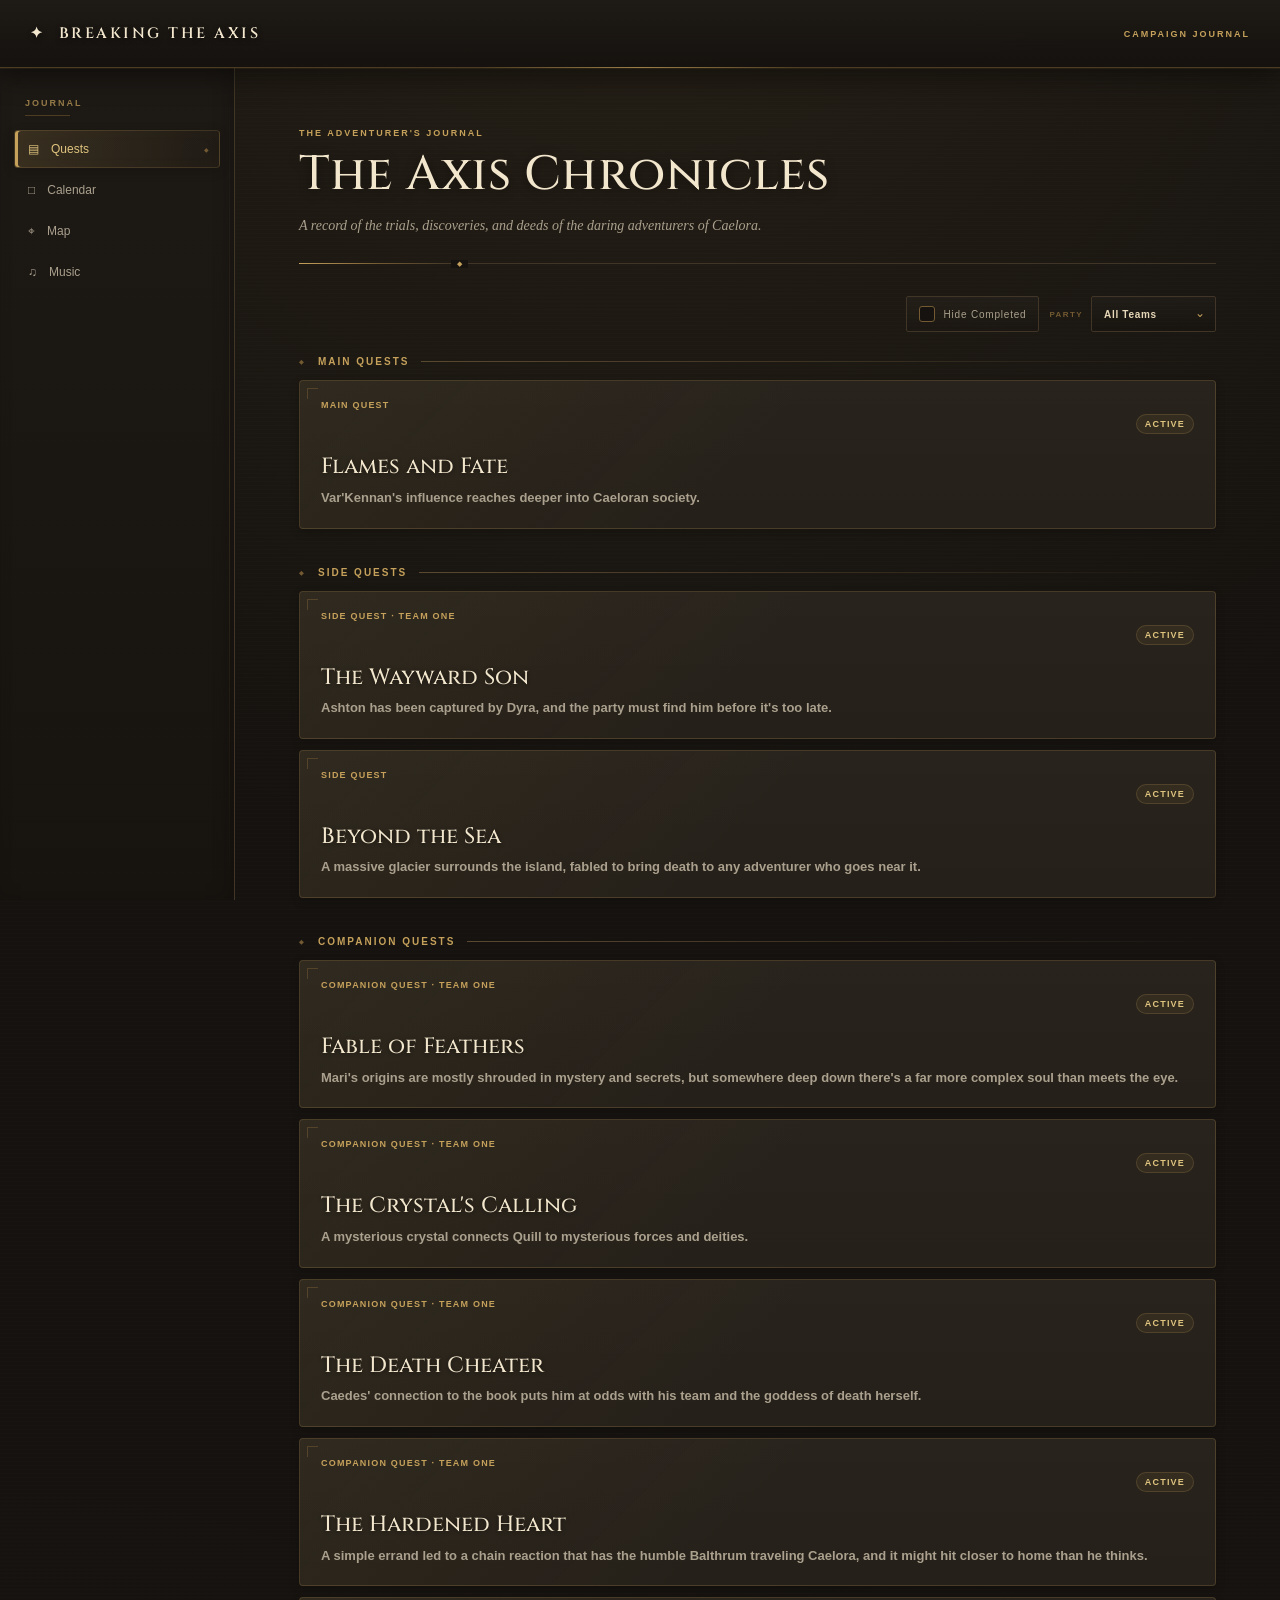
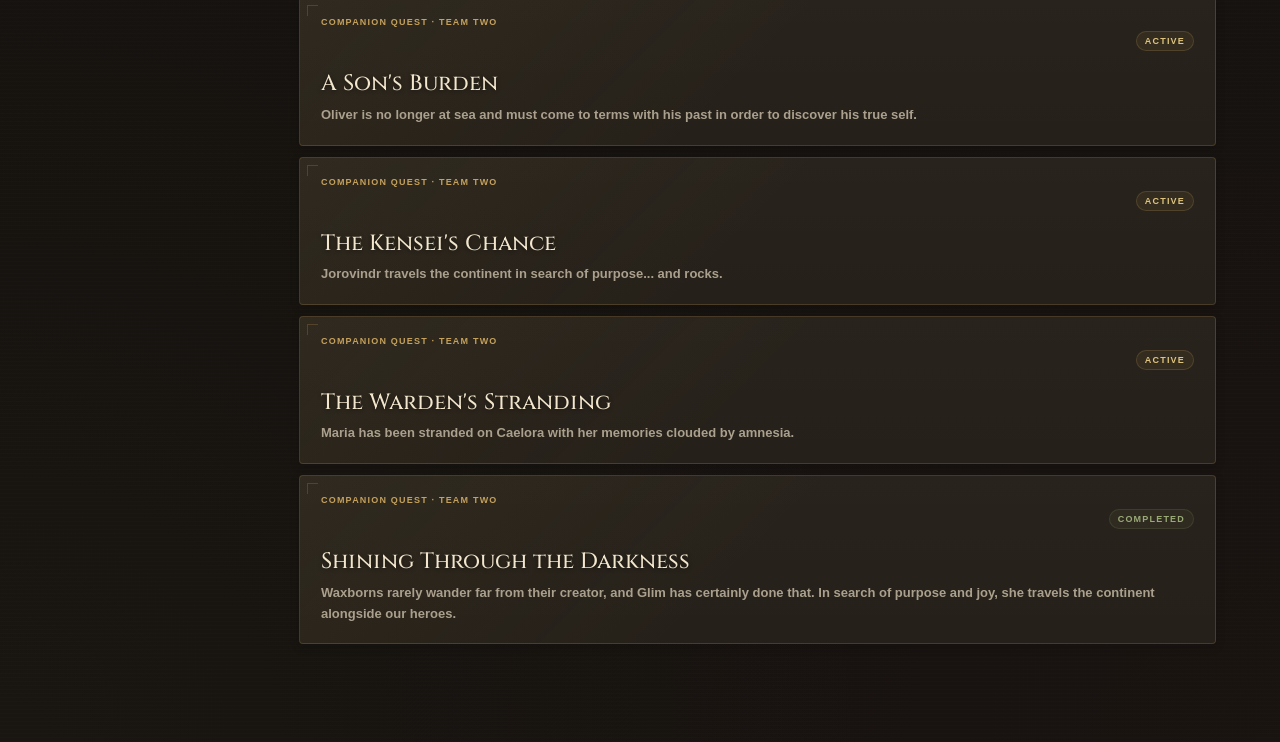
==== index.html @ 5b185412 "move manifest" ====
<!DOCTYPE html>
<html lang="en">

<head>
    <meta charset="UTF-8">
    <meta name="viewport" content="width=device-width, initial-scale=1.0">
    <meta name="theme-color" content="#211e1a">
    <meta name="mobile-web-app-capable" content="yes">

    <title>Breaking the Axis</title>

    <!-- Website favicon -->
    <link rel="icon" type="image/png" href="assets/images/favicon.png">

    <!-- Web app manifest -->
    <link rel="manifest" href="manifest.json">

    <!-- iPhone / iPad Home Screen settings -->
    <meta name="apple-mobile-web-app-capable" content="yes">
    <meta name="apple-mobile-web-app-title" content="Axis Chronicles">
    <meta name="apple-mobile-web-app-status-bar-style" content="black-translucent">

    <!-- Home Screen icon -->
    <link rel="apple-touch-icon" href="assets/images/app-icon-180.png">

    <!-- Stylesheet -->
    <link rel="stylesheet" href="css/style.css">
</head>

<body>
    <div class="app">
        <header class="topbar">
            <div class="brand">
                <span class="topbar-logo">✦</span>
                <span>BREAKING THE AXIS</span>
            </div>

            <span class="header-label">CAMPAIGN JOURNAL</span>
        </header>

        <div class="layout">
            <aside class="sidebar" aria-label="Campaign journal navigation">
                <div class="sidebar-heading">JOURNAL</div>

                <button class="nav-item active" data-page="quests">
                    <span>▤</span> Quests
                </button>

                <button class="nav-item" data-page="calendar">
                    <span>□</span> Calendar
                </button>

                <button class="nav-item" data-page="map">
                    <span>⌖</span> Map
                </button>

                <button type="button" class="nav-item" data-page="music">
                    <span>♫</span> Music
                </button>
            </aside>

            <main id="main-content" class="main-content">
                <div class="page-heading">
                    <div class="eyebrow">THE ADVENTURER'S JOURNAL</div>

                    <h1>The Axis Chronicles</h1>

                    <p>
                        A record of the trials, discoveries,
                        and deeds of the daring adventurers of
                        Caelora.
                    </p>
                </div>

                <div id="content">
                    <p class="loading">Fetching chronicles...</p>
                </div>
            </main>
        </div>
    </div>

    <script src="js/quests.js"></script>
    <script src="js/calendar.js"></script>
    <script src="js/map.js"></script>
    <script src="js/music.js"></script>
    <script src="js/app.js"></script>
</body>

</html>
---- css/style.css ----
@import url('https://fonts.googleapis.com/css2?family=Cinzel:wght@400;500;600;700&display=swap');

:root {
    /* -----------------------------------------------------
       CORE PALETTE
       ----------------------------------------------------- */

    --background: #15120f;
    --background-deep: #0d0b09;

    --sidebar: #1b1713;

    --panel: #252019;
    --panel-light: #30281f;
    --panel-hover: #3a3024;
    --panel-dark: #1b1713;

    /* Gold / brass */
    --gold: #c5a15b;
    --gold-light: #dfc47f;
    --gold-bright: #f0d99b;
    --gold-dark: #735a32;
    --gold-shadow: #4d3c22;
    --gold-muted: #967b49;

    /* Parchment */
    --parchment: #e7d8b9;
    --parchment-bright: #f2e6cd;

    /* Text */
    --muted: #aaa08d;
    --muted-dark: #766d5e;

    /* Accent */
    --burgundy: #672b2b;
    --burgundy-light: #8c4140;

    --success: #9aaa76;
    --failure: #bd6e68;

    /* Borders */
    --border: #403526;
    --border-light: #5a4930;

    /* Shadows */
    --shadow-small:
        0 4px 12px rgba(0, 0, 0, 0.32);

    --shadow-medium:
        0 12px 32px rgba(0, 0, 0, 0.42);

    --shadow-large:
        0 25px 70px rgba(0, 0, 0, 0.7);

    --gold-glow:
        0 0 28px rgba(197, 161, 91, 0.08);

    /* Sharper fantasy UI geometry */
    --radius-small: 2px;
    --radius-medium: 4px;
    --radius-large: 7px;
}


/* =========================================================
   RESET
   ========================================================= */

* {
    box-sizing: border-box;
}

html {
    min-height: 100%;

    scroll-behavior: smooth;

    scrollbar-width: thin;
    scrollbar-color:
        var(--gold-dark) var(--background-deep);
}

body {
    min-height: 100vh;

    margin: 0;

    color: var(--parchment);

    background:
        radial-gradient(circle at 50% -10%,
            rgba(197, 161, 91, 0.10),
            transparent 42%),
        radial-gradient(circle at 0% 100%,
            rgba(197, 161, 91, 0.025),
            transparent 35%),
        radial-gradient(circle at 100% 100%,
            rgba(103, 43, 43, 0.06),
            transparent 35%),
        repeating-linear-gradient(0deg,
            rgba(255, 255, 255, 0.007) 0px,
            rgba(255, 255, 255, 0.007) 1px,
            transparent 1px,
            transparent 4px),
        var(--background);

    font-family:
        Georgia,
        "Times New Roman",
        serif;

    -webkit-font-smoothing: antialiased;
}

button {
    font: inherit;
}

button,
a {
    -webkit-tap-highlight-color: transparent;
}

button:focus-visible,
a:focus-visible {
    outline: 2px solid var(--gold-light);
    outline-offset: 3px;
}

::selection {
    color: #1a1712;
    background: var(--gold-light);
}


/* =========================================================
   APP
   ========================================================= */

.app {
    min-height: 100vh;
}


/* =========================================================
   TOP BAR
   ========================================================= */

.topbar {
    position: sticky;
    top: 0;
    z-index: 100;

    display: flex;
    align-items: center;
    justify-content: space-between;

    height: 68px;

    padding: 0 30px;

    background:
        linear-gradient(180deg,
            rgba(31, 27, 22, 0.98),
            rgba(21, 18, 15, 0.97));

    border-bottom: 1px solid var(--gold-shadow);

    box-shadow:
        0 1px 0 rgba(197, 161, 91, 0.08),
        0 8px 28px rgba(0, 0, 0, 0.42);

    backdrop-filter: blur(14px);
    -webkit-backdrop-filter: blur(14px);
}

.topbar::after {
    content: "";

    position: absolute;

    bottom: -1px;
    left: 50%;

    width: min(320px, 35%);

    height: 1px;

    transform: translateX(-50%);

    background:
        linear-gradient(90deg,
            transparent,
            var(--gold),
            transparent);

    opacity: 0.65;
}

.brand {
    display: flex;
    align-items: center;

    gap: 13px;

    color: var(--parchment-bright);

    font-family: "Cinzel", Georgia, "Times New Roman", serif;

    font-size: 15px;
    font-weight: 600;

    letter-spacing: 2.5px;

    text-shadow:
        0 2px 5px rgba(0, 0, 0, 0.6);
}

.brand-icon {
    position: relative;

    display: flex;
    align-items: center;
    justify-content: center;

    width: 34px;
    height: 34px;

    color: var(--gold-light);

    background:
        radial-gradient(circle,
            rgba(197, 161, 91, 0.18),
            rgba(197, 161, 91, 0.015));

    border: 1px solid var(--gold-dark);

    border-radius: 50%;

    box-shadow:
        inset 0 0 14px rgba(197, 161, 91, 0.08),
        0 0 12px rgba(197, 161, 91, 0.04);
}

.brand-icon::before {
    content: "";

    position: absolute;
    inset: 3px;

    border: 1px solid rgba(197, 161, 91, 0.2);

    border-radius: 50%;
}

.header-label,
.eyebrow,
.sidebar-heading {
    color: var(--gold);

    font-family: Arial, sans-serif;
    font-size: 9px;
    font-weight: bold;

    letter-spacing: 2px;

    text-transform: uppercase;
}


/* =========================================================
   MAIN LAYOUT
   ========================================================= */

.layout {
    display: grid;

    grid-template-columns:
        235px minmax(0, 1fr);

    min-height: calc(100vh - 68px);
}


/* =========================================================
   SIDEBAR
   ========================================================= */

.sidebar {
    position: sticky;
    top: 68px;

    height: calc(100vh - 68px);

    overflow-y: auto;

    padding: 30px 14px;

    background:
        linear-gradient(180deg,
            #1d1915 0%,
            #17130f 100%);

    border-right: 1px solid var(--border);

    box-shadow:
        inset -5px 0 18px rgba(0, 0, 0, 0.16);

    scrollbar-width: thin;
    scrollbar-color:
        var(--gold-dark) transparent;
}

.sidebar::after {
    content: "";

    position: absolute;

    top: 20px;
    right: 4px;
    bottom: 20px;

    width: 1px;

    background:
        linear-gradient(180deg,
            transparent,
            var(--gold-dark),
            transparent);

    opacity: 0.28;

    pointer-events: none;
}

.sidebar-heading {
    position: relative;

    margin: 0 11px 14px;

    color: var(--gold-muted);
}

.sidebar-heading::after {
    content: "";

    display: block;

    width: 45px;

    margin-top: 7px;

    border-bottom: 1px solid var(--gold-shadow);
}

.party-heading {
    margin-top: 32px;
}


/* =========================================================
   NAVIGATION
   ========================================================= */

.nav-item {
    position: relative;

    display: flex;
    align-items: center;

    gap: 12px;

    width: 100%;

    margin: 3px 0;

    padding: 11px 13px;

    color: var(--muted);

    background: transparent;

    border: 1px solid transparent;
    border-radius: var(--radius-medium);

    cursor: pointer;

    font-family: Arial, sans-serif;
    font-size: 12px;

    text-align: left;

    transition:
        color 0.18s ease,
        background 0.18s ease,
        border-color 0.18s ease,
        box-shadow 0.18s ease;
}

.nav-item:hover {
    color: var(--parchment);

    background:
        linear-gradient(90deg,
            rgba(197, 161, 91, 0.10),
            transparent);

    border-color:
        rgba(197, 161, 91, 0.10);
}

.nav-item:active {
    transform: scale(0.99);
}

.nav-item.active {
    color: var(--gold-light);

    background:
        linear-gradient(90deg,
            rgba(197, 161, 91, 0.17),
            rgba(197, 161, 91, 0.025));

    border-color:
        rgba(197, 161, 91, 0.18);

    box-shadow:
        inset 3px 0 var(--gold),
        inset 0 0 18px rgba(197, 161, 91, 0.025),
        0 3px 12px rgba(0, 0, 0, 0.15);
}

.nav-item.active::after {
    content: "◆";

    position: absolute;

    right: 10px;

    color: var(--gold-dark);

    font-size: 6px;
}


/* =========================================================
   QUEST SUBNAVIGATION
   ========================================================= */

.quest-subnav {
    margin: 0 0 10px 15px;

    padding-left: 12px;

    border-left: 1px solid var(--border);
}

.quest-subnav-item {
    position: relative;

    padding: 8px 12px;

    color: var(--muted);

    font-size: 11px;

    transition:
        color 0.18s ease,
        background 0.18s ease;
}

.quest-subnav-item:hover {
    color: var(--parchment);
}

.quest-subnav-item.active {
    color: var(--gold-light);

    background:
        linear-gradient(90deg,
            rgba(197, 161, 91, 0.07),
            transparent);
}

.quest-subnav-item.active::before {
    content: "◆";

    position: absolute;

    left: -17px;

    color: var(--gold);

    font-size: 5px;
}


/* =========================================================
   MAIN CONTENT
   ========================================================= */

.main-content {
    width: 100%;

    max-width: 1200px;

    margin: 0 auto;

    padding:
        clamp(28px, 5vw, 60px) clamp(18px, 5vw, 64px);
}


/* =========================================================
   PAGE HEADER
   ========================================================= */

.page-heading {
    position: relative;

    padding-bottom: 25px;

    margin-bottom: 32px;

    border-bottom: 1px solid var(--border);
}

.page-heading::after {
    content: "";

    position: absolute;

    bottom: -1px;
    left: 0;

    width: 160px;

    height: 1px;

    background:
        linear-gradient(90deg,
            var(--gold),
            var(--gold-dark),
            transparent);
}

.page-heading::before {
    content: "◆";

    position: absolute;

    bottom: -5px;
    left: 152px;

    z-index: 2;

    padding: 0 6px;

    color: var(--gold);

    background: var(--background);

    font-size: 7px;
}

h1,
h2,
h3 {
    font-family: "Cinzel", Georgia, "Times New Roman", serif;
    font-weight: 500;
}

h1 {
    margin: 10px 0 12px;

    color: var(--parchment-bright);

    font-size:
        clamp(32px, 5vw, 48px);

    line-height: 1.12;

    letter-spacing: 0.5px;

    text-shadow:
        0 2px 12px rgba(0, 0, 0, 0.45),
        0 0 22px rgba(197, 161, 91, 0.05);
}

.page-heading p {
    max-width: 720px;

    margin: 0;

    color: var(--muted);

    font-size: 14px;

    font-style: italic;

    line-height: 1.75;
}

.loading {
    color: var(--muted);

    font-style: italic;
}


/* =========================================================
   ORNAMENTAL PANELS
   ========================================================= */

.quest-detail,
.calendar,
.placeholder,
.session-preview-card {
    position: relative;

    overflow: hidden;

    border: 1px solid var(--gold-dark);

    box-shadow:
        inset 0 0 0 1px rgba(197, 161, 91, 0.045),
        inset 0 0 35px rgba(0, 0, 0, 0.14),
        var(--shadow-medium);
}

.quest-detail::before,
.calendar::before,
.placeholder::before,
.session-preview-card::before {
    content: "";

    position: absolute;

    inset: 7px;

    z-index: 0;

    pointer-events: none;

    border: 1px solid rgba(197, 161, 91, 0.11);

    border-radius: calc(var(--radius-large) - 2px);
}


/* =========================================================
   QUEST CATEGORIES
   ========================================================= */

.quest-category {
    margin-bottom: 38px;
}

.quest-category-heading {
    display: flex;
    align-items: center;

    gap: 12px;

    margin: 0 0 13px;

    color: var(--gold);

    font-family: Arial, sans-serif;
    font-size: 10px;
    font-weight: bold;

    letter-spacing: 2px;

    text-transform: uppercase;
}

.quest-category-heading::before {
    content: "◆";

    color: var(--gold-dark);

    font-size: 6px;
}

.quest-category-heading::after {
    content: "";

    flex: 1;

    height: 1px;

    background:
        linear-gradient(90deg,
            var(--border-light),
            transparent);
}


/* =========================================================
   QUEST LIST
   ========================================================= */

.quest-list {
    display: grid;

    gap: 11px;
}


/* =========================================================
   QUEST CARD
   ========================================================= */

.quest-card {
    position: relative;

    width: 100%;

    padding: 19px 21px;

    overflow: hidden;

    color: var(--parchment);

    text-align: left;

    background:
        linear-gradient(135deg,
            rgba(197, 161, 91, 0.055),
            transparent 50%),
        linear-gradient(180deg,
            rgba(255, 255, 255, 0.012),
            transparent),
        var(--panel);

    border: 1px solid rgba(197, 161, 91, 0.20);

    border-radius: var(--radius-medium);

    box-shadow:
        0 3px 10px rgba(0, 0, 0, 0.18);

    cursor: pointer;

    transition:
        background 0.2s ease,
        border-color 0.2s ease,
        box-shadow 0.2s ease;
}

.quest-card::before {
    content: "";

    position: absolute;

    inset: 0;

    pointer-events: none;

    background:
        linear-gradient(90deg,
            rgba(197, 161, 91, 0.10),
            transparent 25%);

    opacity: 0;

    transition: opacity 0.2s ease;
}

.quest-card::after {
    content: "";

    position: absolute;

    top: 7px;
    left: 7px;

    width: 10px;
    height: 10px;

    border-top: 1px solid var(--gold-dark);
    border-left: 1px solid var(--gold-dark);

    opacity: 0.55;
}

.quest-card:hover {
    background:
        linear-gradient(90deg,
            rgba(197, 161, 91, 0.14),
            rgba(197, 161, 91, 0.025) 55%,
            transparent),
        var(--panel-light);

    border-color: var(--gold);

    box-shadow:
        inset 3px 0 var(--gold),
        var(--shadow-small),
        var(--gold-glow);
}

.quest-card:hover::before {
    opacity: 1;
}

.quest-card:active {
    box-shadow:
        inset 3px 0 var(--gold-dark),
        0 2px 8px rgba(0, 0, 0, 0.25);
}

.quest-card-top {
    display: flex;
    align-items: center;
    justify-content: space-between;

    gap: 14px;
}

.quest-card h2 {
    margin: 5px 0 7px;

    color: var(--parchment-bright);

    font-size: 22px;

    line-height: 1.25;

    text-shadow:
        0 1px 4px rgba(0, 0, 0, 0.45);
}

.quest-card p {
    margin: 0;

    color: var(--muted);

    font-size: 13px;

    line-height: 1.6;
}

.quest-category,
.quest-status {
    font-family: Arial, sans-serif;
    font-size: 9px;
    font-weight: bold;

    letter-spacing: 1.2px;

    text-transform: uppercase;
}

.quest-category {
    color: var(--gold);
}

.quest-status {
    flex-shrink: 0;

    padding: 4px 8px;

    color: var(--muted);

    background: rgba(255, 255, 255, 0.025);

    border: 1px solid rgba(255, 255, 255, 0.07);

    border-radius: 20px;
}

.quest-status.active {
    color: var(--gold-light);

    background: rgba(197, 161, 91, 0.08);

    border-color: rgba(197, 161, 91, 0.20);
}

.quest-status.completed {
    color: var(--success);

    background: rgba(154, 170, 118, 0.07);

    border-color: rgba(154, 170, 118, 0.15);
}

.quest-status.failed {
    color: var(--failure);

    background: rgba(189, 110, 104, 0.07);

    border-color: rgba(189, 110, 104, 0.15);
}


/* =========================================================
   QUEST CONTROLS
   ========================================================= */

.quest-controls {
    display: flex;
    align-items: center;
    justify-content: flex-end;
    gap: 10px;

    margin-bottom: 24px;
}


/* ---------------------------------------------------------
   HIDE COMPLETED
   --------------------------------------------------------- */

.quest-toggle {
    display: inline-flex;
    align-items: center;
    gap: 9px;

    min-height: 36px;

    padding: 0 12px;

    color: var(--muted);

    background:
        linear-gradient(180deg,
            rgba(255, 255, 255, 0.025),
            rgba(0, 0, 0, 0.08));

    border: 1px solid var(--border);
    border-radius: var(--radius-small);

    font-family: Arial, sans-serif;
    font-size: 10px;
    letter-spacing: 0.8px;

    cursor: pointer;

    transition:
        color 0.18s ease,
        background 0.18s ease,
        border-color 0.18s ease,
        box-shadow 0.18s ease;
}

.quest-toggle:hover {
    color: var(--parchment);

    background:
        linear-gradient(180deg,
            rgba(197, 161, 91, 0.07),
            rgba(197, 161, 91, 0.025));

    border-color: var(--gold-dark);
}

.quest-toggle input {
    position: absolute;

    width: 1px;
    height: 1px;

    opacity: 0;
    pointer-events: none;
}

.quest-toggle-box {
    display: inline-flex;
    align-items: center;
    justify-content: center;

    width: 16px;
    height: 16px;

    color: transparent;

    background: var(--background);

    border: 1px solid var(--gold-dark);
    border-radius: 3px;

    font-family: Arial, sans-serif;
    font-size: 10px;
    font-weight: bold;

    transition:
        background 0.18s ease,
        color 0.18s ease,
        border-color 0.18s ease;
}

.quest-toggle input:checked + .quest-toggle-box {
    color: #1a1712;

    background: var(--gold);

    border-color: var(--gold-light);

    box-shadow:
        0 0 10px rgba(197, 161, 91, 0.15);
}


/* ---------------------------------------------------------
   TEAM FILTER
   --------------------------------------------------------- */

.team-filter {
    display: flex;
    align-items: center;
    gap: 8px;
}

.team-filter-label {
    color: var(--gold-dark);

    font-family: Arial, sans-serif;
    font-size: 8px;
    font-weight: bold;

    letter-spacing: 1.4px;
}

.team-filter-select-wrapper {
    position: relative;
}

.team-filter-select-wrapper::after {
    content: "⌄";

    position: absolute;
    top: 50%;
    right: 11px;

    color: var(--gold);

    font-family: Arial, sans-serif;
    font-size: 12px;

    pointer-events: none;

    transform: translateY(-55%);
}

.team-filter-select {
    appearance: none;
    -webkit-appearance: none;

    min-width: 125px;
    height: 36px;

    padding: 0 31px 0 12px;

    color: var(--parchment);

    background:
        linear-gradient(180deg,
            rgba(255, 255, 255, 0.025),
            rgba(0, 0, 0, 0.10));

    border: 1px solid var(--border);
    border-radius: var(--radius-small);

    outline: none;

    font-family: Arial, sans-serif;
    font-size: 10px;
    font-weight: bold;

    letter-spacing: 0.7px;

    cursor: pointer;

    transition:
        color 0.18s ease,
        background 0.18s ease,
        border-color 0.18s ease,
        box-shadow 0.18s ease;
}

.team-filter-select:hover {
    color: var(--gold-light);

    background:
        linear-gradient(180deg,
            rgba(197, 161, 91, 0.07),
            rgba(197, 161, 91, 0.025));

    border-color: var(--gold-dark);
}

.team-filter-select:focus {
    border-color: var(--gold);

    box-shadow:
        0 0 0 2px rgba(197, 161, 91, 0.08);
}

.team-filter-select option {
    color: var(--parchment);

    background: var(--panel);

    font-family: Arial, sans-serif;
}


/* =========================================================
   QUEST DETAIL
   ========================================================= */

.quest-detail {
    margin-top: 20px;

    padding:
        clamp(22px, 4vw, 34px);

    background:
        linear-gradient(135deg,
            rgba(197, 161, 91, 0.065),
            transparent 45%),
        var(--panel);
}

.quest-detail::after {
    content: "◆";

    position: absolute;

    right: 16px;
    bottom: 12px;

    color: var(--gold-dark);

    font-size: 8px;

    pointer-events: none;
}

.quest-detail h2 {
    position: relative;
    z-index: 1;

    margin: 9px 0 8px;

    color: var(--parchment-bright);

    font-size:
        clamp(27px, 4vw, 36px);

    line-height: 1.2;

    text-shadow:
        0 2px 8px rgba(0, 0, 0, 0.45);
}

.quest-detail-team {
    position: relative;
    z-index: 1;

    color: var(--gold-muted);

    font-family: Arial, sans-serif;
    font-size: 9px;
    font-weight: bold;

    letter-spacing: 1.4px;

    text-transform: uppercase;
}

.quest-description {
    position: relative;
    z-index: 1;

    max-width: 820px;

    margin: 0 0 28px;

    color: var(--muted);

    font-size: 14px;

    line-height: 1.8;
}

.quest-detail h3 {
    position: relative;
    z-index: 1;

    display: flex;
    align-items: center;

    gap: 11px;

    margin: 30px 0 13px;

    padding-bottom: 10px;

    color: var(--gold-light);

    font-size: 17px;

    border-bottom: 1px solid var(--border);
}

.quest-detail h3::before {
    content: "◆";

    color: var(--gold-dark);

    font-size: 6px;
}

.quest-detail h3::after {
    content: "";

    flex: 1;

    height: 1px;

    background:
        linear-gradient(90deg,
            var(--gold-shadow),
            transparent);
}


/* =========================================================
   OBJECTIVES
   ========================================================= */

.objectives {
    position: relative;
    z-index: 1;

    display: flex;
    flex-direction: column;

    gap: 8px;
}

.objective {
    display: flex;
    align-items: flex-start;

    gap: 11px;

    padding: 9px 10px;

    color: var(--parchment);

    background:
        linear-gradient(90deg,
            rgba(197, 161, 91, 0.025),
            transparent),
        rgba(0, 0, 0, 0.09);

    border-left: 1px solid transparent;

    border-radius: 2px;

    line-height: 1.5;

    transition:
        background 0.18s ease,
        border-color 0.18s ease;
}

.objective:hover {
    background:
        rgba(197, 161, 91, 0.045);

    border-left-color: var(--gold-dark);
}

.objective-checkbox {
    display: inline-flex;
    align-items: center;
    justify-content: center;

    flex-shrink: 0;

    width: 18px;
    height: 18px;

    margin-top: 2px;

    color: transparent;

    background: var(--background);

    border: 1px solid var(--gold-dark);

    border-radius: 2px;

    font-family: Arial, sans-serif;
    font-size: 10px;
    font-weight: bold;
}

.objective.completed .objective-checkbox {
    color: #1a1712;

    background: var(--gold);

    border-color: var(--gold);

    box-shadow:
        0 0 8px rgba(197, 161, 91, 0.15);
}

.objective.completed .objective-text {
    color: var(--muted-dark);

    text-decoration: line-through;

    text-decoration-color: var(--muted-dark);
}

.objectives-hidden {
    margin: 0;

    color: var(--muted-dark);

    font-style: italic;
}


/* =========================================================
   DEVELOPMENTS
   ========================================================= */

.developments {
    position: relative;
    z-index: 1;

    display: flex;
    flex-direction: column;

    gap: 12px;
}

.development {
    position: relative;

    padding: 14px 16px;

    background:
        linear-gradient(90deg,
            rgba(197, 161, 91, 0.055),
            transparent);

    border-left: 2px solid var(--gold-dark);

    border-radius: 0 3px 3px 0;
}

.development::before {
    content: "◆";

    position: absolute;

    top: 16px;
    left: -5px;

    color: var(--gold);

    background: var(--panel);

    font-size: 6px;
}

.development span,
.development-session {
    color: var(--gold);

    font-family: Arial, sans-serif;
    font-size: 9px;
    font-weight: bold;

    letter-spacing: 1px;

    text-transform: uppercase;
}

.development p {
    margin: 7px 0 0;

    color: var(--muted);

    line-height: 1.65;
}


/* =========================================================
   ORNAMENTAL DIVIDER
   ========================================================= */

.ornament-divider {
    display: flex;
    align-items: center;

    gap: 12px;

    margin: 28px 0;

    color: var(--gold-dark);

    font-size: 8px;
}

.ornament-divider::before,
.ornament-divider::after {
    content: "";

    flex: 1;

    height: 1px;
}

.ornament-divider::before {
    background:
        linear-gradient(90deg,
            transparent,
            var(--border-light));
}

.ornament-divider::after {
    background:
        linear-gradient(90deg,
            var(--border-light),
            transparent);
}


/* =========================================================
   BACK BUTTON
   ========================================================= */

.back-button {
    display: inline-flex;
    align-items: center;

    gap: 6px;

    padding: 7px 0;

    color: var(--gold);

    background: transparent;

    border: 0;

    cursor: pointer;

    font-family: Arial, sans-serif;
    font-size: 11px;

    transition:
        color 0.18s ease,
        transform 0.18s ease;
}

.back-button:hover {
    color: var(--gold-light);

    transform: translateX(-3px);
}


/* =========================================================
   PLACEHOLDER / EMPTY / ERROR
   ========================================================= */

.placeholder {
    padding: 34px;

    text-align: center;

    background:
        linear-gradient(135deg,
            rgba(197, 161, 91, 0.05),
            transparent),
        var(--panel);
}

.placeholder h2 {
    position: relative;
    z-index: 1;

    margin-top: 0;

    color: var(--gold-light);
}

.placeholder p,
.empty-state {
    color: var(--muted);

    line-height: 1.65;
}

.error {
    padding: 16px;

    color: var(--failure);

    background:
        linear-gradient(90deg,
            rgba(103, 43, 43, 0.15),
            transparent);

    border: 1px solid var(--burgundy);

    border-radius: var(--radius-medium);
}


/* =========================================================
   CALENDAR
   ========================================================= */

.calendar-page {
    width: 100%;
}

.calendar-heading {
    margin-bottom: 28px;
}

.calendar-title-row {
    display: flex;
    align-items: center;
    justify-content: space-between;

    gap: 20px;
}

.calendar-heading h1,
.calendar-title-row h1 {
    margin: 10px 0 0;

    font-size:
        clamp(30px, 5vw, 38px);
}

.calendar-navigation {
    display: flex;
    align-items: center;

    gap: 6px;

    flex-shrink: 0;
}

.calendar-nav-button,
.calendar-today-button {
    display: inline-flex;
    align-items: center;
    justify-content: center;

    height: 36px;

    color: var(--parchment);

    background: var(--panel);

    border: 1px solid var(--gold-dark);

    border-radius: var(--radius-small);

    cursor: pointer;

    transition:
        color 0.18s ease,
        background 0.18s ease,
        border-color 0.18s ease,
        box-shadow 0.18s ease;
}

.calendar-nav-button {
    width: 36px;

    font-family: Arial, sans-serif;
    font-size: 17px;
}

.calendar-today-button {
    padding: 0 12px;

    font-family: Arial, sans-serif;
    font-size: 9px;
    font-weight: bold;

    letter-spacing: 1px;

    text-transform: uppercase;
}

.calendar-nav-button:hover,
.calendar-today-button:hover {
    color: #1a1712;

    background: var(--gold-light);

    border-color: var(--gold-light);

    box-shadow:
        0 0 14px rgba(197, 161, 91, 0.12);
}


/* =========================================================
   CALENDAR ITSELF
   ========================================================= */

.calendar {
    width: 100%;

    overflow: hidden;

    background: var(--panel);

    border-color: var(--gold-dark);
}

.calendar-weekdays {
    position: relative;
    z-index: 1;

    display: grid;

    grid-template-columns:
        repeat(7, 1fr);

    background:
        linear-gradient(180deg,
            #29231b,
            #201b16);

    border-bottom: 1px solid var(--gold-shadow);
}

.calendar-weekdays div {
    padding: 12px 6px;

    color: var(--gold);

    font-family: Arial, sans-serif;
    font-size: 9px;
    font-weight: bold;

    letter-spacing: 1.4px;

    text-align: center;

    text-transform: uppercase;
}

.calendar-grid {
    display: grid;

    grid-template-columns:
        repeat(7, 1fr);

    gap: 1px;

    background: var(--border);
}

.calendar-day {
    min-height: 120px;

    padding: 9px;

    background: var(--panel);

    transition:
        background 0.18s ease;
}

.calendar-day:hover {
    background: var(--panel-light);
}

.calendar-day.empty {
    background: var(--panel-dark);
}

.calendar-date {
    display: block;

    margin-bottom: 8px;

    color: var(--muted);

    font-family: Arial, sans-serif;
    font-size: 11px;
}

.calendar-events {
    display: flex;
    flex-direction: column;

    gap: 5px;
}

.calendar-event {
    display: flex;
    flex-direction: column;

    gap: 2px;

    width: 100%;

    padding: 7px;

    color: var(--parchment);

    text-align: left;

    background:
        linear-gradient(90deg,
            rgba(197, 161, 91, 0.035),
            transparent),
        var(--background);

    border: 1px solid rgba(197, 161, 91, 0.07);

    border-left: 3px solid var(--gold-dark);

    border-radius: 2px;

    cursor: pointer;

    transition:
        background 0.18s ease,
        border-color 0.18s ease,
        transform 0.18s ease;
}

.calendar-event:hover {
    background: var(--panel-hover);

    border-color: var(--gold-dark);

    border-left-color: var(--gold);

    transform: translateX(2px);
}

.calendar-event-team {
    color: var(--gold);

    font-family: Arial, sans-serif;
    font-size: 7px;
    font-weight: bold;

    letter-spacing: 0.8px;

    text-transform: uppercase;
}

.calendar-event-title {
    color: var(--parchment);

    font-family:
        Georgia,
        "Times New Roman",
        serif;

    font-size: 11px;

    line-height: 1.35;
}

.calendar-event.two {
    border-left-color: var(--muted);
}

.calendar-event.two .calendar-event-team {
    color: var(--muted);
}

.calendar-event-time {
    color: var(--muted);

    font-family: Arial, sans-serif;
    font-size: 8px;
}


/* =========================================================
   CALENDAR ACTIONS
   ========================================================= */

.calendar-actions {
    display: flex;

    gap: 9px;

    margin-top: 17px;
}

.calendar-subscribe,
.calendar-download {
    display: inline-flex;
    align-items: center;
    justify-content: center;

    padding: 9px 13px;

    color: var(--parchment);

    background: var(--panel);

    border: 1px solid var(--gold-dark);

    border-radius: var(--radius-small);

    font-family: Arial, sans-serif;
    font-size: 9px;
    font-weight: bold;

    letter-spacing: 1px;

    text-decoration: none;

    text-transform: uppercase;

    cursor: pointer;

    transition:
        color 0.18s ease,
        background 0.18s ease,
        border-color 0.18s ease,
        box-shadow 0.18s ease;
}

.calendar-subscribe:hover,
.calendar-download:hover {
    color: #1a1712;

    background: var(--gold-light);

    border-color: var(--gold-light);

    box-shadow:
        0 0 14px rgba(197, 161, 91, 0.12);
}


/* =========================================================
   SESSION PREVIEW
   ========================================================= */

.session-preview {
    position: fixed;

    inset: 0;

    z-index: 1000;

    display: flex;
    align-items: center;
    justify-content: center;

    padding: 20px;

    background: rgba(8, 7, 6, 0.84);

    backdrop-filter: blur(6px);
    -webkit-backdrop-filter: blur(6px);

    animation:
        session-preview-fade-in 0.18s ease;
}

.session-preview-card {
    width: min(520px, 100%);

    max-height: calc(100vh - 40px);

    overflow-y: auto;

    padding:
        clamp(22px, 5vw, 34px);

    background:
        linear-gradient(135deg,
            rgba(197, 161, 91, 0.07),
            transparent 50%),
        var(--panel);
}

.session-preview-card h2 {
    position: relative;
    z-index: 1;

    margin: 5px 45px 26px 0;

    color: var(--parchment-bright);

    font-size:
        clamp(24px, 5vw, 30px);

    line-height: 1.3;
}

.session-preview-close {
    position: absolute;

    top: 14px;
    right: 15px;

    z-index: 3;

    display: flex;
    align-items: center;
    justify-content: center;

    width: 38px;
    height: 38px;

    color: var(--parchment);

    background: transparent;

    border: 1px solid var(--gold-dark);

    border-radius: 50%;

    font-family: Arial, sans-serif;
    font-size: 22px;

    cursor: pointer;

    transition:
        color 0.18s ease,
        background 0.18s ease,
        border-color 0.18s ease;
}

.session-preview-close:hover {
    color: #1a1712;

    background: var(--gold);

    border-color: var(--gold);
}

.session-preview-details {
    position: relative;
    z-index: 1;

    display: grid;

    gap: 13px;
}

.session-preview-details div {
    display: flex;
    flex-direction: column;

    gap: 4px;

    padding-bottom: 12px;

    border-bottom: 1px solid var(--border);
}

.session-preview-details span {
    color: var(--gold);

    font-family: Arial, sans-serif;
    font-size: 8px;
    font-weight: bold;

    letter-spacing: 1px;

    text-transform: uppercase;
}

.session-preview-details strong {
    color: var(--parchment);

    font-size: 14px;
    font-weight: normal;

    line-height: 1.5;
}

@keyframes session-preview-fade-in {
    from {
        opacity: 0;
    }

    to {
        opacity: 1;
    }
}


/* =========================================================
   MAP
   ========================================================= */

.map-page {
    width: 100%;
}

.map-page h1 {
    margin-top: 0;

    font-size:
        clamp(30px, 5vw, 38px);
}

.map-container {
    display: flex;
    align-items: flex-start;
    justify-content: center;

    width: 100%;

    padding: 12px;

    overflow: auto;

    background:
        radial-gradient(circle,
            rgba(197, 161, 91, 0.045),
            transparent 65%),
        #11100e;

    border: 1px solid var(--gold-dark);

    border-radius: var(--radius-large);

    box-shadow:
        var(--shadow-medium),
        inset 0 0 30px rgba(0, 0, 0, 0.35);
}

.world-map {
    display: block;

    width: 100%;
    height: auto;

    object-fit: contain;

    border-radius: 2px;

    cursor: zoom-in;

    transition:
        opacity 0.2s ease,
        filter 0.2s ease;
}

.world-map:hover {
    opacity: 0.96;

    filter:
        brightness(1.05) contrast(1.02);
}


/* =========================================================
   FULL-SCREEN MAP
   ========================================================= */

.map-viewer {
    position: fixed;

    inset: 0;

    z-index: 1000;

    display: flex;
    align-items: center;
    justify-content: center;

    padding: 24px;

    background: rgba(7, 6, 5, 0.95);

    backdrop-filter: blur(8px);
    -webkit-backdrop-filter: blur(8px);

    cursor: zoom-out;

    animation:
        map-viewer-fade-in 0.18s ease;
}

.map-viewer-image {
    display: block;

    width: auto;
    height: auto;

    max-width: 95vw;
    max-height: 92vh;

    object-fit: contain;

    border: 1px solid var(--gold-dark);

    border-radius: 3px;

    box-shadow:
        0 30px 80px rgba(0, 0, 0, 0.7),
        0 0 40px rgba(197, 161, 91, 0.05);

    cursor: default;

    animation:
        map-viewer-image-in 0.2s ease;
}

.map-viewer-close {
    position: absolute;

    top: 18px;
    right: 22px;

    display: flex;
    align-items: center;
    justify-content: center;

    width: 44px;
    height: 44px;

    color: var(--parchment);

    background:
        rgba(36, 32, 26, 0.95);

    border: 1px solid var(--gold-dark);

    border-radius: 50%;

    font-family: Arial, sans-serif;
    font-size: 26px;

    cursor: pointer;

    transition:
        color 0.18s ease,
        background 0.18s ease,
        border-color 0.18s ease;
}

.map-viewer-close:hover {
    color: #1a1712;

    background: var(--gold);

    border-color: var(--gold);
}

@keyframes map-viewer-fade-in {
    from {
        opacity: 0;
    }

    to {
        opacity: 1;
    }
}

@keyframes map-viewer-image-in {
    from {
        opacity: 0;

        transform: scale(0.97);
    }

    to {
        opacity: 1;

        transform: scale(1);
    }
}


/* =========================================================
   MUSIC
   ========================================================= */

.music-section {
    margin-bottom: 40px;
}

.music-section h2 {
    display: flex;
    align-items: center;

    gap: 11px;

    margin: 0 0 8px;

    color: var(--gold-light);

    font-size: 23px;
}

.music-section h2::before {
    content: "◆";

    color: var(--gold-dark);

    font-size: 6px;
}

.music-section h2::after {
    content: "";

    flex: 1;

    height: 1px;

    background:
        linear-gradient(90deg,
            var(--gold-shadow),
            transparent);
}

.music-section p {
    max-width: 760px;

    margin: 0 0 16px;

    color: var(--muted);

    font-size: 13px;

    line-height: 1.7;
}

.spotify-player {
    display: block;

    width: 100%;

    min-height: 152px;

    margin-top: 17px;

    border: 1px solid rgba(197, 161, 91, 0.15);

    border-radius: 7px;

    box-shadow: var(--shadow-small);
}


/* =========================================================
   MOBILE
   ========================================================= */

@media (max-width: 850px) {

    .layout {
        grid-template-columns: 1fr;
    }

    .sidebar {
        position: sticky;

        top: 68px;

        z-index: 90;

        display: flex;
        align-items: center;

        gap: 5px;

        width: 100%;
        height: auto;

        overflow-x: auto;
        overflow-y: hidden;

        padding: 8px 10px;

        background:
            rgba(27, 24, 20, 0.96);

        border-right: 0;

        border-bottom: 1px solid var(--border);

        backdrop-filter: blur(12px);
        -webkit-backdrop-filter: blur(12px);

        scrollbar-width: none;
    }

    .sidebar::after {
        display: none;
    }

    .sidebar::-webkit-scrollbar {
        display: none;
    }

    .sidebar-heading {
        display: none;
    }

    .nav-item {
        flex: 0 0 auto;

        width: auto;

        margin: 0;

        padding: 9px 12px;

        white-space: nowrap;
    }

    .nav-item.active::after {
        display: none;
    }

    .quest-subnav {
        display: flex;

        gap: 3px;

        margin: 0;
        padding: 0;

        border-left: 0;
    }

    .quest-subnav-item {
        padding: 8px 10px;
    }

    .main-content {
        padding:
            34px clamp(16px, 5vw, 32px);
    }
}


/* =========================================================
   TABLET / SMALL LAPTOP
   ========================================================= */

@media (max-width: 700px) {

    .topbar {
        height: 62px;

        padding: 0 17px;
    }

    .layout {
        min-height: calc(100vh - 62px);
    }

    .sidebar {
        top: 62px;
    }

    .brand {
        font-size: 13px;

        letter-spacing: 1.7px;
    }

    .brand-icon {
        width: 31px;
        height: 31px;
    }

    .header-label {
        display: none;
    }

    h1 {
        font-size: 34px;
    }

    .calendar-title-row {
        align-items: flex-end;
    }

    .calendar-navigation {
        flex-shrink: 0;
    }

    .calendar-today-button {
        display: none;
    }

    .calendar-day {
        min-height: 100px;

        padding: 7px;
    }

    .calendar-weekdays div {
        padding: 9px 3px;

        font-size: 7px;

        letter-spacing: 0.8px;
    }

    .calendar-event {
        padding: 5px;
    }

    .calendar-event-title {
        font-size: 9px;
    }

    .calendar-event-team {
        font-size: 6px;
    }

    .calendar-event-time {
        display: none;
    }
}


/* =========================================================
   PHONE
   ========================================================= */

@media (max-width: 520px) {

    .quest-controls {
        justify-content: space-between;
        gap: 8px;

        width: 100%;
    }

    .team-filter {
        flex: 1;

        justify-content: flex-end;
    }

    .team-filter-label {
        display: none;
    }

    .team-filter-select {
        width: 100%;
        min-width: 0;
        max-width: 145px;
    }

    .topbar {
        height: 58px;
    }

    .layout {
        min-height: calc(100vh - 58px);
    }

    .sidebar {
        top: 58px;

        padding: 7px;
    }

    .nav-item {
        padding: 8px 10px;

        font-size: 11px;
    }

    .nav-item span {
        font-size: 13px;
    }

    .quest-subnav-item {
        padding: 7px 9px;
    }

    .main-content {
        padding:
            26px 14px 40px;
    }

    .page-heading {
        padding-bottom: 20px;

        margin-bottom: 24px;
    }

    .page-heading::before {
        left: 115px;
    }

    .page-heading::after {
        width: 125px;
    }

    h1 {
        font-size: 30px;
    }

    .page-heading p {
        font-size: 13px;
    }

    .quest-card {
        padding: 16px;
    }

    .quest-card-top {
        align-items: flex-start;
    }

    .quest-card h2 {
        font-size: 19px;
    }

    .quest-card p {
        font-size: 12px;
    }

    .quest-status {
        font-size: 8px;
    }

    .quest-detail {
        padding: 19px 16px;
    }

    .quest-detail::before {
        inset: 5px;
    }

    .quest-detail h2 {
        font-size: 26px;
    }

    .quest-detail h3 {
        font-size: 16px;
    }

    .quest-description {
        font-size: 13px;
    }

    .calendar-heading {
        margin-bottom: 20px;
    }

    .calendar-title-row {
        display: block;
    }

    .calendar-title-row h1 {
        margin-bottom: 14px;
    }

    .calendar-navigation {
        justify-content: flex-start;
    }

    .calendar {
        border-radius: 5px;
    }

    .calendar-weekdays div {
        padding: 8px 1px;

        font-size: 6px;

        letter-spacing: 0.4px;
    }

    .calendar-day {
        min-height: 82px;

        padding: 5px;
    }

    .calendar-date {
        margin-bottom: 5px;

        font-size: 9px;
    }

    .calendar-event {
        padding: 4px;

        border-left-width: 2px;
    }

    .calendar-event-title {
        font-size: 8px;

        line-height: 1.25;
    }

    .calendar-event-team {
        font-size: 5px;

        letter-spacing: 0.4px;
    }

    .calendar-actions {
        flex-direction: column;
    }

    .calendar-subscribe,
    .calendar-download {
        width: 100%;
    }

    .map-container {
        padding: 6px;
    }

    .map-viewer {
        padding: 10px;
    }

    .map-viewer-image {
        max-width: 97vw;
        max-height: 88vh;
    }

    .map-viewer-close {
        top: 9px;
        right: 9px;

        width: 38px;
        height: 38px;

        font-size: 22px;
    }

    .session-preview {
        padding: 12px;
    }

    .session-preview-card {
        padding: 22px 18px;
    }

    .session-preview-card h2 {
        font-size: 23px;
    }

    .music-section h2 {
        font-size: 20px;
    }
}


/* =========================================================
   VERY SMALL PHONES
   ========================================================= */

@media (max-width: 380px) {

    .quest-controls {
        align-items: stretch;
    }

    .quest-toggle {
        flex: 1;

        justify-content: center;

        padding: 0 8px;
    }

    .team-filter {
        flex: 1;
    }

    .team-filter-select {
        max-width: none;
    }

    .brand {
        gap: 8px;

        font-size: 11px;

        letter-spacing: 1px;
    }

    .brand-icon {
        display: inline-flex;
        align-items: center;
        justify-content: center;

        width: 28px;
        height: 28px;

        line-height: 1;
        flex-shrink: 0;

        transform: translateY(-1px);
    }

    .nav-item {
        padding: 7px 8px;

        font-size: 10px;
    }

    .main-content {
        padding-left: 10px;
        padding-right: 10px;
    }

    .calendar-day {
        min-height: 72px;

        padding: 4px;
    }

    .calendar-event {
        padding: 3px;
    }

    .calendar-event-title {
        font-size: 7px;
    }
}


/* =========================================================
   REDUCED MOTION
   ========================================================= */

@media (prefers-reduced-motion: reduce) {

    html {
        scroll-behavior: auto;
    }

    *,
    *::before,
    *::after {
        transition-duration: 0.01ms !important;
        animation-duration: 0.01ms !important;
        animation-iteration-count: 1 !important;
    }
}
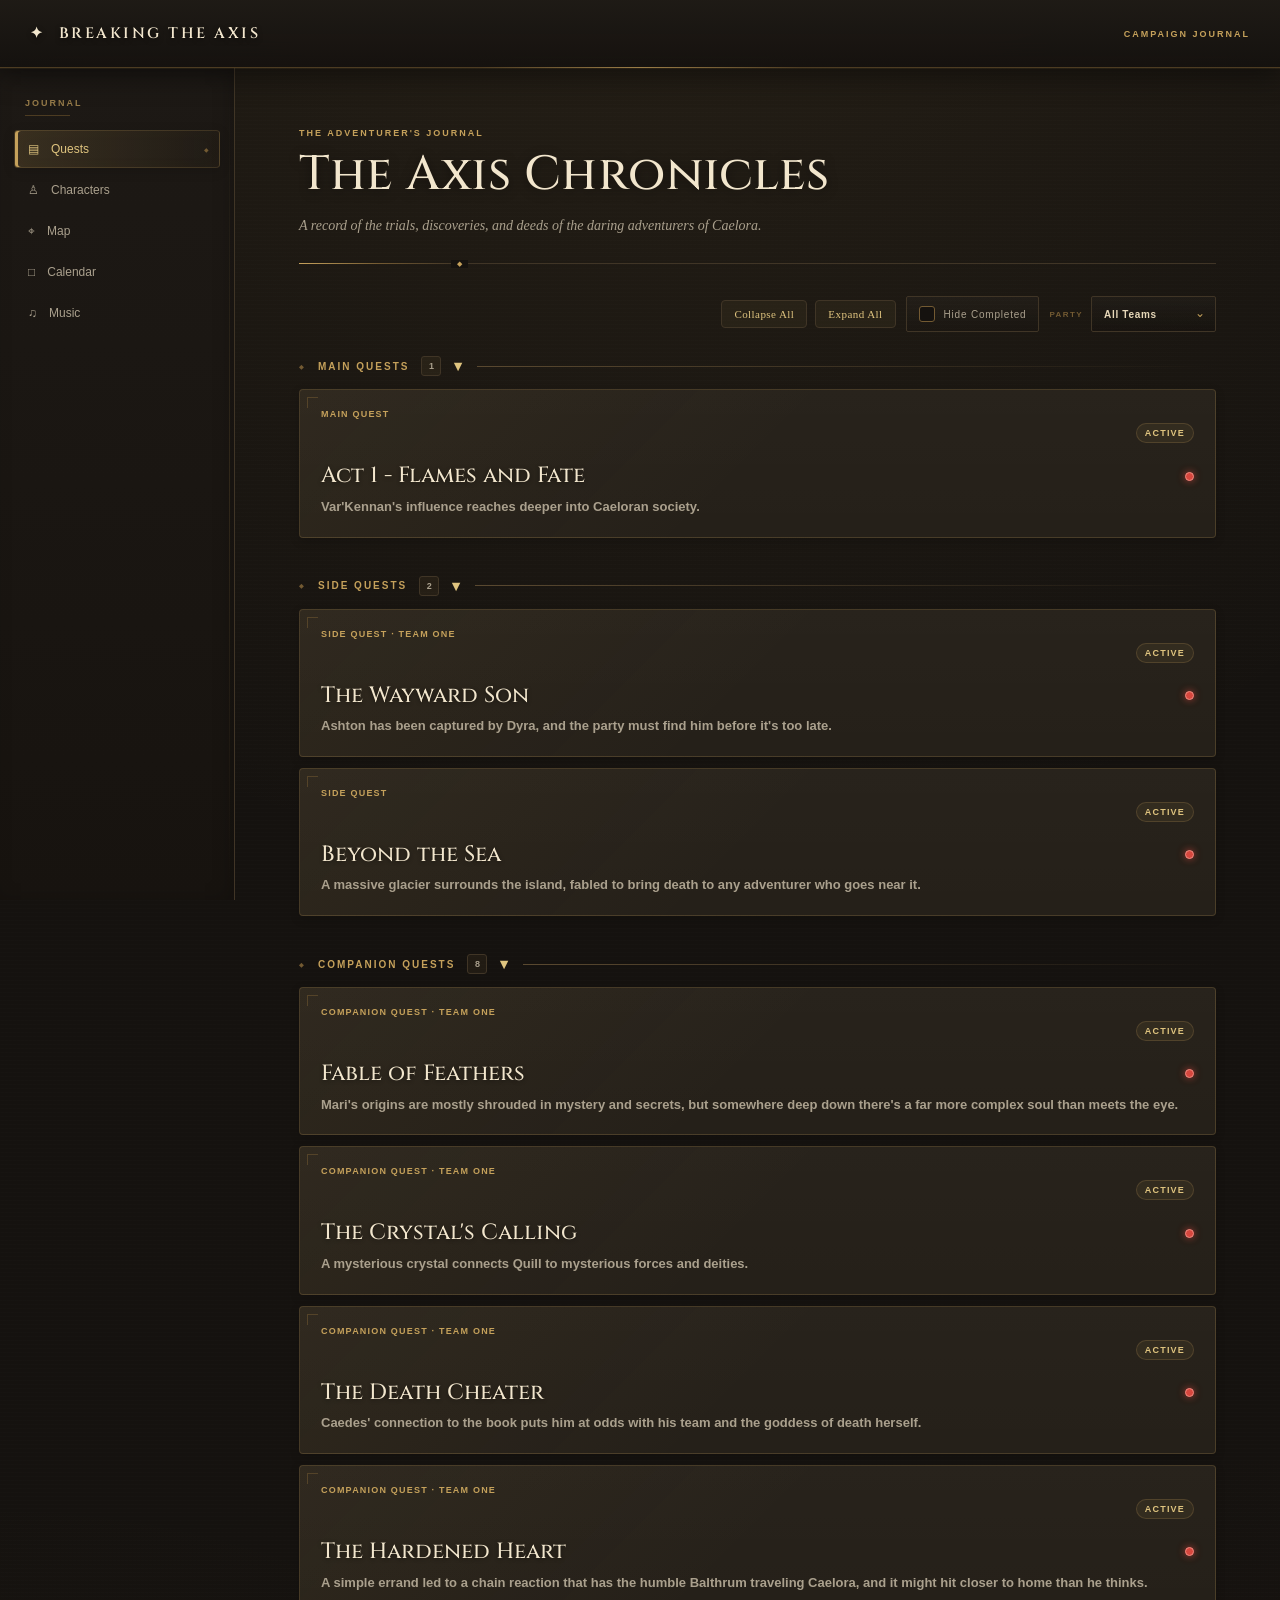
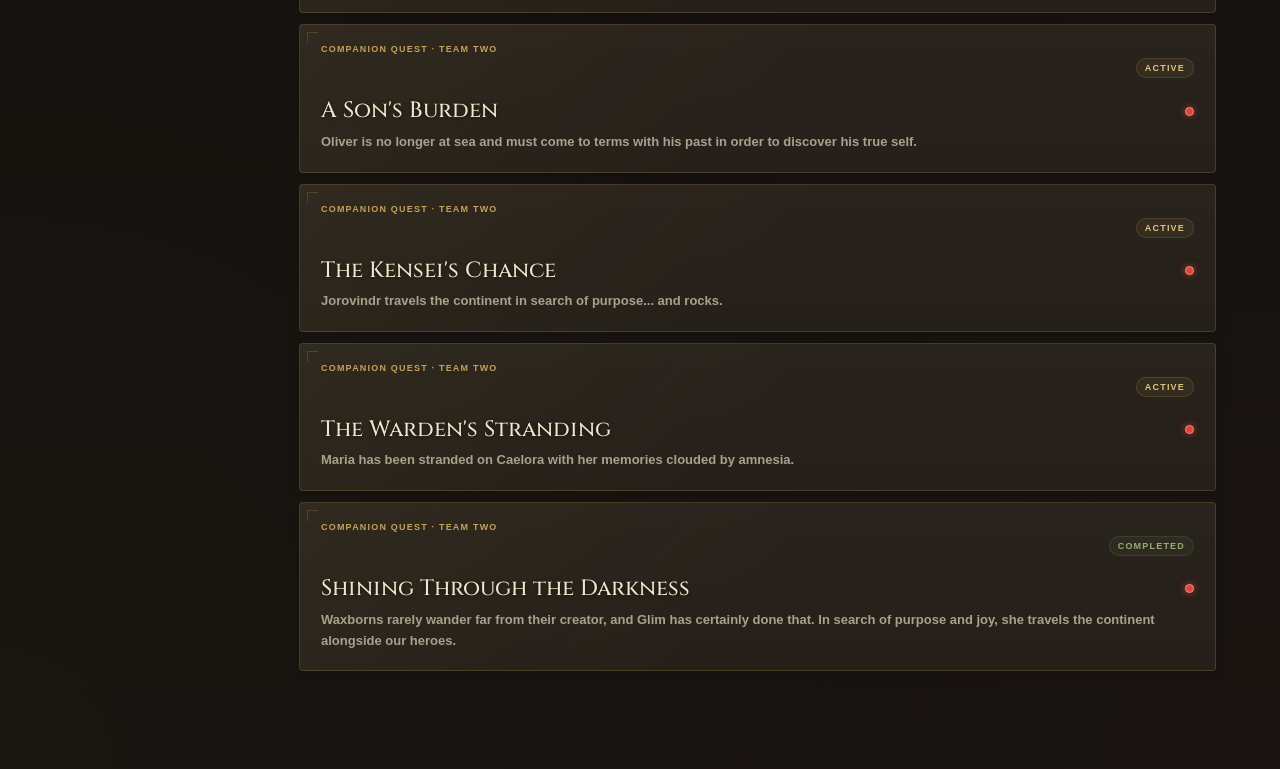
==== commit 96852248: "SURPRISE" ====
--- a/index.html
+++ b/index.html
@@ -46,12 +46,16 @@
                     <span>▤</span> Quests
                 </button>
 
-                <button class="nav-item" data-page="calendar">
-                    <span>□</span> Calendar
+                <button type="button" class="nav-item" data-page="characters">
+                    <span>♙</span> Characters
                 </button>
 
                 <button class="nav-item" data-page="map">
                     <span>⌖</span> Map
+                </button>
+
+                <button class="nav-item" data-page="calendar">
+                    <span>□</span> Calendar
                 </button>
 
                 <button type="button" class="nav-item" data-page="music">
@@ -83,6 +87,7 @@
     <script src="js/calendar.js"></script>
     <script src="js/map.js"></script>
     <script src="js/music.js"></script>
+    <script src="js/characters.js"></script>
     <script src="js/app.js"></script>
 </body>
 
--- a/css/style.css
+++ b/css/style.css
@@ -675,6 +675,108 @@
     text-transform: uppercase;
 }
 
+.quest-category-heading {
+    width: 100%;
+    padding: 0;
+    border: 0;
+    background: transparent;
+    text-align: left;
+    cursor: pointer;
+}
+
+.quest-category-heading:hover {
+    color: var(--gold-light);
+}
+
+.category-title {
+    flex-shrink: 0;
+}
+
+.category-count {
+    display: inline-flex;
+    align-items: center;
+    justify-content: center;
+
+    min-width: 20px;
+    height: 20px;
+    padding: 0 6px;
+
+    color: var(--muted);
+    background: rgba(197, 161, 91, 0.07);
+    border: 1px solid var(--border);
+    border-radius: 3px;
+
+    font-size: 9px;
+    letter-spacing: 0;
+}
+
+.category-chevron {
+    flex-shrink: 0;
+    width: 12px;
+
+    color: var(--gold-light);
+    font-size: 15px;
+    text-align: center;
+
+    transition: transform 0.2s ease;
+}
+
+.quest-category-heading:hover .category-chevron {
+    color: var(--gold-bright);
+}
+
+.quest-list[hidden] {
+    display: none;
+}
+
+.quest-view-controls {
+    display: flex;
+    flex-wrap: wrap;
+    align-items: center;
+    gap: 8px;
+}
+
+.quest-control-button {
+    padding: 7px 12px;
+    border: 1px solid var(--border);
+    border-radius: 4px;
+
+    color: var(--gold-light);
+    background: rgba(197, 161, 91, 0.06);
+
+    font-family: inherit;
+    font-size: 11px;
+    letter-spacing: 0.04em;
+
+    cursor: pointer;
+    transition:
+        background 0.2s ease,
+        border-color 0.2s ease,
+        color 0.2s ease;
+}
+
+.quest-control-button:hover {
+    color: var(--gold-bright);
+    background: rgba(197, 161, 91, 0.14);
+    border-color: var(--gold-light);
+}
+
+.quest-control-button:focus-visible {
+    outline: 2px solid var(--gold-light);
+    outline-offset: 3px;
+}
+
+@media (max-width: 600px) {
+    .quest-view-controls {
+        width: 100%;
+    }
+
+    .quest-control-button {
+        flex: 1;
+        min-height: 38px;
+    }
+}
+
 .quest-category-heading::before {
     content: "◆";
 
@@ -992,7 +1094,7 @@
         border-color 0.18s ease;
 }
 
-.quest-toggle input:checked + .quest-toggle-box {
+.quest-toggle input:checked+.quest-toggle-box {
     color: #1a1712;
 
     background: var(--gold);
@@ -1228,6 +1330,1006 @@
             transparent);
 }
 
+/* =====================================================
+       QUEST UPDATE NOTIFICATIONS
+       ===================================================== */
+
+.quest-card-title {
+    display: flex;
+    align-items: center;
+    justify-content: space-between;
+    gap: 12px;
+}
+
+.quest-notification {
+    position: relative;
+    display: inline-block;
+    flex: 0 0 9px;
+
+    width: 9px;
+    height: 9px;
+
+    background: #d7473e;
+    border: 1px solid #f18b80;
+    border-radius: 50%;
+
+    box-shadow:
+        0 0 6px rgba(215, 71, 62, 0.65),
+        0 0 12px rgba(215, 71, 62, 0.2);
+}
+
+/* Subtle glow on hover */
+.quest-card:hover .quest-notification {
+    box-shadow:
+        0 0 8px rgba(241, 139, 128, 0.8),
+        0 0 16px rgba(215, 71, 62, 0.35);
+}
+
+/* =========================================================
+   CHARACTERS
+   ========================================================= */
+
+.characters-page {
+    width: 100%;
+}
+
+
+/* ---------------------------------------------------------
+   CHARACTER PAGE HEADER
+   --------------------------------------------------------- */
+
+.characters-heading {
+    position: relative;
+
+    margin-bottom: 42px;
+    padding-bottom: 25px;
+
+    border-bottom: 1px solid var(--border);
+}
+
+.characters-heading::after {
+    content: "";
+
+    position: absolute;
+
+    bottom: -1px;
+    left: 0;
+
+    width: 180px;
+    height: 1px;
+
+    background:
+        linear-gradient(90deg,
+            var(--gold),
+            var(--gold-dark),
+            transparent);
+}
+
+.characters-heading p {
+    max-width: 720px;
+
+    margin: 0;
+
+    color: var(--muted);
+
+    font-size: 14px;
+    font-style: italic;
+
+    line-height: 1.75;
+}
+
+
+/* ---------------------------------------------------------
+   CHARACTER CATEGORIES
+   --------------------------------------------------------- */
+
+.character-category {
+    margin-bottom: 46px;
+}
+
+.character-category-heading {
+    display: flex;
+    align-items: center;
+
+    gap: 12px;
+
+    margin-bottom: 16px;
+
+    color: var(--gold);
+
+    font-family: Arial, sans-serif;
+    font-size: 10px;
+    font-weight: bold;
+
+    letter-spacing: 2px;
+
+    text-transform: uppercase;
+}
+
+.character-category-heading::before {
+    content: "◆";
+
+    color: var(--gold-dark);
+
+    font-size: 6px;
+}
+
+/* =========================================================
+   COLLAPSIBLE CHARACTER CATEGORIES
+   ========================================================= */
+
+.character-category-toggle {
+    display: flex;
+    align-items: center;
+
+    width: 100%;
+
+    margin: 0 0 16px;
+    padding: 0;
+
+    color: inherit;
+
+    background: transparent;
+
+    border: 0;
+
+    cursor: pointer;
+
+    font: inherit;
+
+    text-align: left;
+}
+
+.character-category-heading {
+    display: flex;
+    align-items: center;
+
+    flex: 1;
+
+    gap: 12px;
+
+    margin: 0;
+}
+
+.character-category-title {
+    color: var(--gold);
+
+    font-family: Arial, sans-serif;
+    font-size: 10px;
+    font-weight: bold;
+
+    letter-spacing: 2px;
+
+    text-transform: uppercase;
+}
+
+.character-category-count {
+    display: inline-flex;
+
+    align-items: center;
+    justify-content: center;
+
+    min-width: 21px;
+    height: 21px;
+
+    padding: 0 6px;
+
+    color: var(--muted);
+
+    background:
+        rgba(197, 161, 91, 0.07);
+
+    border: 1px solid var(--border);
+
+    border-radius: 3px;
+
+    font-size: 9px;
+}
+
+.character-category-chevron {
+    color: var(--gold-dark);
+
+    font-size: 7px;
+
+    transform: rotate(45deg);
+
+    transition:
+        transform 0.2s ease,
+        color 0.2s ease;
+}
+
+.character-category-toggle:hover .character-category-chevron {
+    color: var(--gold);
+}
+
+.character-category-toggle::after {
+    content: "";
+
+    flex: 1;
+
+    height: 1px;
+
+    margin-left: 12px;
+
+    background:
+        linear-gradient(90deg,
+            var(--border-light),
+            transparent);
+}
+
+
+/* Collapsed state */
+
+.character-category.collapsed .character-grid {
+    display: none;
+}
+
+.character-category.collapsed .character-category-toggle {
+    margin-bottom: 0;
+}
+
+.character-category.collapsed .character-category-chevron {
+    transform: rotate(-45deg);
+}
+
+
+/* Make the heading itself look like the existing
+   decorative section headers */
+
+.character-category-heading::before {
+    content: "◆";
+
+    color: var(--gold-dark);
+
+    font-size: 6px;
+}
+
+.character-category-heading h2 {
+    margin: 0;
+
+    color: var(--gold);
+
+    font-family: Arial, sans-serif;
+    font-size: 10px;
+    font-weight: bold;
+
+    letter-spacing: 2px;
+
+    text-transform: uppercase;
+}
+
+.character-category-heading>span {
+    display: inline-flex;
+    align-items: center;
+    justify-content: center;
+
+    min-width: 21px;
+    height: 21px;
+
+    padding: 0 6px;
+
+    color: var(--muted);
+
+    background:
+        rgba(197, 161, 91, 0.07);
+
+    border: 1px solid var(--border);
+    border-radius: 3px;
+
+    font-size: 9px;
+    letter-spacing: 0;
+}
+
+
+/* ---------------------------------------------------------
+   CHARACTER GRID
+   --------------------------------------------------------- */
+
+.character-grid {
+    display: grid;
+
+    grid-template-columns:
+        repeat(auto-fill,
+            minmax(210px, 1fr));
+
+    gap: 16px;
+}
+
+
+/* ---------------------------------------------------------
+   CHARACTER CARD
+   --------------------------------------------------------- */
+
+.character-card {
+    position: relative;
+
+    display: flex;
+    flex-direction: column;
+
+    width: 100%;
+
+    padding: 0;
+
+    overflow: hidden;
+
+    color: var(--parchment);
+
+    background:
+        linear-gradient(145deg,
+            rgba(48, 40, 31, 0.98),
+            rgba(27, 23, 19, 0.98));
+
+    border: 1px solid var(--border);
+
+    border-radius: var(--radius-large);
+
+    box-shadow:
+        inset 0 0 0 1px rgba(197, 161, 91, 0.025),
+        inset 0 0 30px rgba(0, 0, 0, 0.22),
+        var(--shadow-small);
+
+    cursor: pointer;
+
+    font: inherit;
+
+    text-align: left;
+
+    transition:
+        transform 0.2s ease,
+        border-color 0.2s ease,
+        box-shadow 0.2s ease,
+        background 0.2s ease;
+}
+
+.character-card::after {
+    content: "";
+
+    position: absolute;
+
+    inset: 7px;
+
+    pointer-events: none;
+
+    border: 1px solid rgba(197, 161, 91, 0.08);
+
+    border-radius:
+        calc(var(--radius-large) - 2px);
+}
+
+.character-card:hover {
+    transform: translateY(-4px);
+
+    border-color: var(--gold-dark);
+
+    background:
+        linear-gradient(145deg,
+            rgba(58, 48, 36, 0.98),
+            rgba(27, 23, 19, 0.98));
+
+    box-shadow:
+        inset 0 0 0 1px rgba(197, 161, 91, 0.06),
+        0 12px 30px rgba(0, 0, 0, 0.42),
+        0 0 20px rgba(197, 161, 91, 0.045);
+}
+
+.character-card:active {
+    transform: translateY(-1px);
+}
+
+
+/* ---------------------------------------------------------
+   CHARACTER PORTRAIT
+   --------------------------------------------------------- */
+
+.character-card-image {
+    position: relative;
+
+    width: 100%;
+
+    aspect-ratio: 3 / 4;
+
+    overflow: hidden;
+
+    background:
+        radial-gradient(circle at center,
+            rgba(197, 161, 91, 0.08),
+            transparent 65%),
+        var(--background-deep);
+
+    border-bottom: 1px solid var(--border);
+}
+
+.character-card-portrait {
+    display: block;
+
+    width: 100%;
+    height: 100%;
+
+    object-fit: cover;
+
+    transition:
+        transform 0.35s ease,
+        filter 0.35s ease;
+}
+
+.character-card:hover .character-card-portrait {
+    transform: scale(1.035);
+
+    filter:
+        brightness(1.05) saturate(1.05);
+}
+
+
+/* Unknown portrait */
+
+.character-card-portrait.unknown {
+    display: flex;
+    align-items: center;
+    justify-content: center;
+
+    color: var(--gold-dark);
+
+    background:
+        radial-gradient(circle at center,
+            rgba(197, 161, 91, 0.10),
+            transparent 55%),
+        repeating-linear-gradient(135deg,
+            rgba(255, 255, 255, 0.012) 0,
+            rgba(255, 255, 255, 0.012) 1px,
+            transparent 1px,
+            transparent 5px),
+        var(--background-deep);
+
+    font-family: "Cinzel", Georgia, serif;
+    font-size: 64px;
+    font-weight: 400;
+
+    text-shadow:
+        0 0 25px rgba(197, 161, 91, 0.18);
+}
+
+
+/* ---------------------------------------------------------
+   CHARACTER CARD CONTENT
+   --------------------------------------------------------- */
+
+.character-card-content {
+    position: relative;
+
+    z-index: 1;
+
+    padding: 15px 16px 17px;
+}
+
+.character-card-title {
+    margin: 0;
+
+    color: var(--parchment-bright);
+
+    font-family:
+        "Cinzel",
+        Georgia,
+        "Times New Roman",
+        serif;
+
+    font-size: 17px;
+    font-weight: 500;
+
+    line-height: 1.25;
+}
+
+.character-card-role {
+    margin: 6px 0 0;
+
+    color: var(--muted);
+
+    font-size: 11px;
+
+    line-height: 1.4;
+}
+
+
+/* ---------------------------------------------------------
+   CHARACTER NOTIFICATION
+   --------------------------------------------------------- */
+
+.character-notification {
+    position: absolute;
+
+    top: 12px;
+    right: 12px;
+
+    z-index: 3;
+
+    display: block !important;
+
+    width: 10px !important;
+    height: 10px !important;
+
+    min-width: 10px;
+    min-height: 10px;
+
+    background: #d7473e;
+
+    border: 1px solid #f18b80;
+
+    border-radius: 50%;
+
+    box-shadow:
+        0 0 6px rgba(215, 71, 62, 0.65),
+        0 0 12px rgba(215, 71, 62, 0.2);
+}
+
+.character-card:hover .character-notification {
+    box-shadow:
+        0 0 8px rgba(241, 139, 128, 0.8),
+        0 0 16px rgba(215, 71, 62, 0.35);
+}
+
+
+/* ---------------------------------------------------------
+   CHARACTER PROFILE / DOSSIER
+   --------------------------------------------------------- */
+
+.character-profile {
+    position: fixed;
+
+    inset: 0;
+
+    z-index: 1000;
+
+    display: flex;
+    align-items: center;
+    justify-content: center;
+
+    padding: 24px;
+
+    background:
+        rgba(8, 6, 5, 0.82);
+
+    backdrop-filter: blur(9px);
+    -webkit-backdrop-filter: blur(9px);
+
+    animation:
+        character-profile-fade 0.18s ease-out;
+}
+
+.character-profile-card {
+    position: relative;
+
+    width: min(900px, 100%);
+
+    max-height: 90vh;
+
+    overflow-y: auto;
+
+    background:
+        linear-gradient(145deg,
+            #2b241c,
+            #1a1612);
+
+    border: 1px solid var(--gold-dark);
+
+    border-radius: var(--radius-large);
+
+    box-shadow:
+        0 30px 90px rgba(0, 0, 0, 0.75),
+        inset 0 0 45px rgba(0, 0, 0, 0.18),
+        0 0 30px rgba(197, 161, 91, 0.05);
+
+    animation:
+        character-profile-rise 0.22s ease-out;
+}
+
+.character-profile-card::before {
+    content: "";
+
+    position: absolute;
+
+    inset: 8px;
+
+    pointer-events: none;
+
+    border: 1px solid rgba(197, 161, 91, 0.10);
+
+    border-radius:
+        calc(var(--radius-large) - 2px);
+}
+
+
+/* ---------------------------------------------------------
+   PROFILE HEADER
+   --------------------------------------------------------- */
+
+.character-profile-header {
+    position: relative;
+
+    display: grid;
+
+    grid-template-columns:
+        280px minmax(0, 1fr);
+
+    min-height: 360px;
+
+    overflow: hidden;
+
+    border-bottom: 1px solid var(--border);
+}
+
+.character-profile-portrait {
+    width: 100%;
+    height: 360px;
+
+    object-fit: cover;
+
+    background:
+        var(--background-deep);
+}
+
+.character-profile-portrait.unknown {
+    display: flex;
+    align-items: center;
+    justify-content: center;
+
+    color: var(--gold-dark);
+
+    background:
+        radial-gradient(circle,
+            rgba(197, 161, 91, 0.10),
+            transparent 60%),
+        var(--background-deep);
+
+    font-family: "Cinzel", Georgia, serif;
+    font-size: 80px;
+}
+
+.character-profile-heading {
+    position: relative;
+
+    align-self: end;
+
+    padding: 42px 38px 38px;
+}
+
+.character-profile-heading::before {
+    content: "";
+
+    position: absolute;
+
+    left: 38px;
+    bottom: 25px;
+
+    width: 110px;
+    height: 1px;
+
+    background:
+        linear-gradient(90deg,
+            var(--gold),
+            transparent);
+}
+
+.character-profile-heading h2 {
+    margin: 7px 0 8px;
+
+    color: var(--parchment-bright);
+
+    font-family:
+        "Cinzel",
+        Georgia,
+        "Times New Roman",
+        serif;
+
+    font-size: clamp(30px, 5vw, 46px);
+
+    font-weight: 500;
+
+    line-height: 1.1;
+
+    text-shadow:
+        0 3px 12px rgba(0, 0, 0, 0.5);
+}
+
+.character-profile-heading p {
+    margin: 0;
+
+    color: var(--muted);
+
+    font-size: 13px;
+
+    line-height: 1.6;
+}
+
+
+/* ---------------------------------------------------------
+   PROFILE CLOSE BUTTON
+   --------------------------------------------------------- */
+
+.character-profile-close {
+    position: absolute;
+
+    top: 16px;
+    right: 16px;
+
+    z-index: 5;
+
+    display: flex;
+    align-items: center;
+    justify-content: center;
+
+    width: 38px;
+    height: 38px;
+
+    color: var(--parchment);
+
+    background:
+        rgba(13, 11, 9, 0.82);
+
+    border: 1px solid var(--border-light);
+
+    border-radius: 50%;
+
+    cursor: pointer;
+
+    font-family: Arial, sans-serif;
+    font-size: 23px;
+    line-height: 1;
+
+    transition:
+        color 0.18s ease,
+        background 0.18s ease,
+        border-color 0.18s ease;
+}
+
+.character-profile-close:hover {
+    color: var(--gold-bright);
+
+    background:
+        rgba(197, 161, 91, 0.12);
+
+    border-color: var(--gold-dark);
+}
+
+
+/* ---------------------------------------------------------
+   PROFILE BODY
+   --------------------------------------------------------- */
+
+.character-profile-body {
+    position: relative;
+
+    z-index: 1;
+
+    padding: 30px 38px 40px;
+}
+
+.character-profile-status {
+    display: inline-flex;
+
+    align-items: center;
+
+    margin-bottom: 18px;
+
+    padding: 5px 10px;
+
+    color: var(--gold-light);
+
+    background:
+        rgba(197, 161, 91, 0.08);
+
+    border: 1px solid var(--border);
+
+    border-radius: 3px;
+
+    font-family: Arial, sans-serif;
+    font-size: 8px;
+    font-weight: bold;
+
+    letter-spacing: 1.5px;
+
+    text-transform: uppercase;
+}
+
+.character-profile-description {
+    max-width: 760px;
+
+    margin: 0;
+
+    color: var(--parchment);
+
+    font-size: 15px;
+
+    line-height: 1.8;
+}
+
+
+/* ---------------------------------------------------------
+   PROFILE QUOTE
+   --------------------------------------------------------- */
+
+.character-profile-quote {
+    position: relative;
+
+    margin: 28px 0;
+
+    padding: 18px 22px 18px 25px;
+
+    color: var(--parchment);
+
+    background:
+        rgba(197, 161, 91, 0.035);
+
+    border-left: 2px solid var(--gold-dark);
+
+    font-style: italic;
+
+    line-height: 1.7;
+}
+
+.character-profile-quote::before {
+    content: "“";
+
+    position: absolute;
+
+    top: -4px;
+    left: 8px;
+
+    color: var(--gold-dark);
+
+    font-family: Georgia, serif;
+    font-size: 34px;
+
+    opacity: 0.65;
+}
+
+
+/* ---------------------------------------------------------
+   PROFILE DETAILS
+   --------------------------------------------------------- */
+
+.character-profile-details {
+    display: grid;
+
+    grid-template-columns:
+        repeat(3, minmax(0, 1fr));
+
+    gap: 10px;
+
+    margin: 30px 0;
+}
+
+.character-profile-details>div {
+    padding: 14px 15px;
+
+    background:
+        rgba(0, 0, 0, 0.12);
+
+    border: 1px solid var(--border);
+
+    border-radius: var(--radius-medium);
+}
+
+.character-profile-details span {
+    display: block;
+
+    margin-bottom: 6px;
+
+    color: var(--muted-dark);
+
+    font-family: Arial, sans-serif;
+    font-size: 8px;
+    font-weight: bold;
+
+    letter-spacing: 1.5px;
+
+    text-transform: uppercase;
+}
+
+.character-profile-details strong {
+    color: var(--parchment);
+
+    font-size: 13px;
+
+    font-weight: normal;
+}
+
+
+/* ---------------------------------------------------------
+   PROFILE NOTES
+   --------------------------------------------------------- */
+
+.character-profile-notes {
+    margin-top: 30px;
+}
+
+.character-profile-notes h3 {
+    display: flex;
+    align-items: center;
+
+    gap: 10px;
+
+    margin: 0 0 14px;
+
+    padding-bottom: 10px;
+
+    color: var(--gold-light);
+
+    font-size: 17px;
+
+    border-bottom: 1px solid var(--border);
+}
+
+.character-profile-notes h3::before {
+    content: "◆";
+
+    color: var(--gold-dark);
+
+    font-size: 6px;
+}
+
+.character-profile-notes h3::after {
+    content: "";
+
+    flex: 1;
+
+    height: 1px;
+
+    background:
+        linear-gradient(90deg,
+            var(--gold-shadow),
+            transparent);
+}
+
+.character-profile-notes ul {
+    margin: 0;
+
+    padding-left: 20px;
+}
+
+.character-profile-notes li {
+    margin-bottom: 9px;
+
+    color: var(--parchment);
+
+    font-size: 13px;
+
+    line-height: 1.6;
+}
+
+
+/* ---------------------------------------------------------
+   PROFILE SCROLL LOCK
+   --------------------------------------------------------- */
+
+body.character-profile-open {
+    overflow: hidden;
+}
+
+
+/* ---------------------------------------------------------
+   PROFILE ANIMATION
+   --------------------------------------------------------- */
+
+@keyframes character-profile-fade {
+    from {
+        opacity: 0;
+    }
+
+    to {
+        opacity: 1;
+    }
+}
+
+@keyframes character-profile-rise {
+    from {
+        opacity: 0;
+        transform: translateY(12px) scale(0.985);
+    }
+
+    to {
+        opacity: 1;
+        transform: translateY(0) scale(1);
+    }
+}
 
 /* =========================================================
    OBJECTIVES
@@ -2360,6 +3462,45 @@
 
 @media (max-width: 700px) {
 
+    /* CHARACTER PROFILE */
+
+    .character-profile {
+        align-items: flex-start;
+
+        padding: 12px;
+    }
+
+    .character-profile-card {
+        max-height: 94vh;
+    }
+
+    .character-profile-header {
+        grid-template-columns: 1fr;
+
+        min-height: 0;
+    }
+
+    .character-profile-portrait {
+        height: 300px;
+    }
+
+    .character-profile-heading {
+        padding: 25px 24px 30px;
+    }
+
+    .character-profile-heading::before {
+        left: 24px;
+        bottom: 17px;
+    }
+
+    .character-profile-body {
+        padding: 24px 24px 32px;
+    }
+
+    .character-profile-details {
+        grid-template-columns: 1fr;
+    }
+
     .topbar {
         height: 62px;
 
@@ -2442,6 +3583,51 @@
    ========================================================= */
 
 @media (max-width: 520px) {
+
+    /* CHARACTERS */
+
+    .characters-heading {
+        margin-bottom: 30px;
+    }
+
+    .character-grid {
+        grid-template-columns:
+            repeat(2, minmax(0, 1fr));
+
+        gap: 10px;
+    }
+
+    .character-card-content {
+        padding: 11px 12px 13px;
+    }
+
+    .character-card-title {
+        font-size: 14px;
+    }
+
+    .character-card-role {
+        font-size: 9px;
+    }
+
+    .character-profile {
+        padding: 7px;
+    }
+
+    .character-profile-portrait {
+        height: 250px;
+    }
+
+    .character-profile-heading h2 {
+        font-size: 28px;
+    }
+
+    .character-profile-body {
+        padding: 21px 18px 28px;
+    }
+
+    .character-profile-description {
+        font-size: 13px;
+    }
 
     .quest-controls {
         justify-content: space-between;
@@ -2674,6 +3860,14 @@
    ========================================================= */
 
 @media (max-width: 380px) {
+
+    .character-grid {
+        grid-template-columns: 1fr;
+    }
+
+    .character-profile-portrait {
+        height: 220px;
+    }
 
     .quest-controls {
         align-items: stretch;
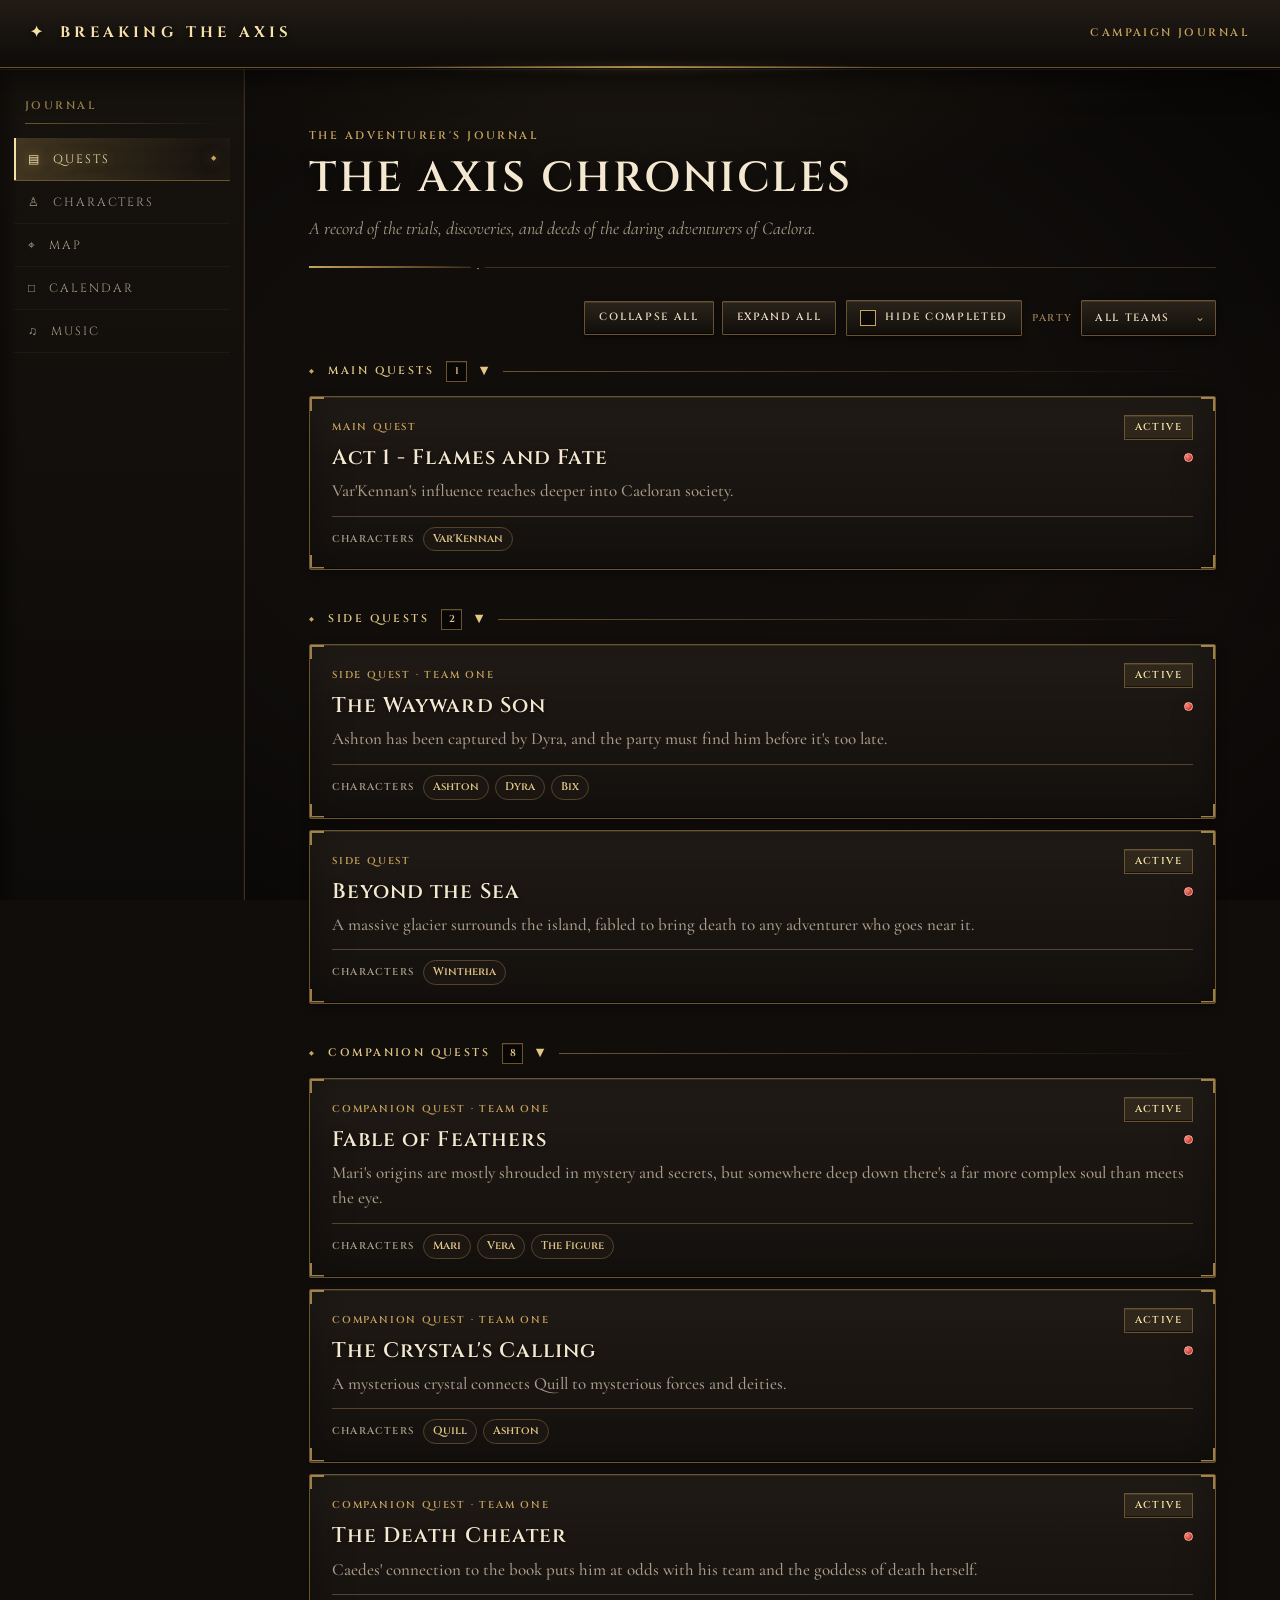
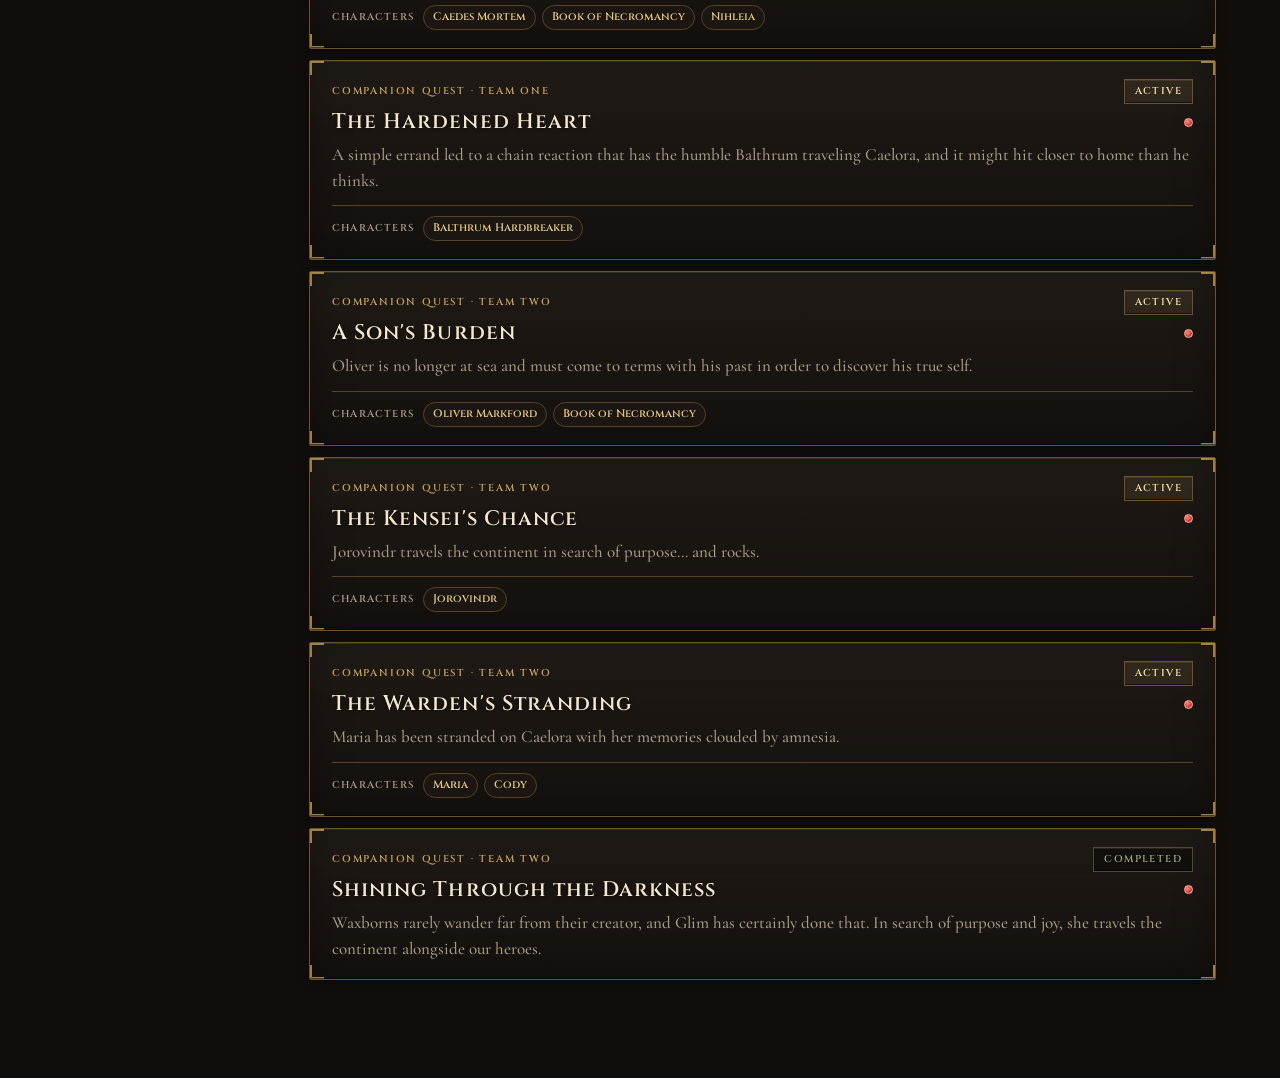
==== commit d6ecaf4e: "discord preview" ====
--- a/index.html
+++ b/index.html
@@ -7,7 +7,36 @@
     <meta name="theme-color" content="#211e1a">
     <meta name="mobile-web-app-capable" content="yes">
 
-    <title>Breaking the Axis</title>
+    <title>Breaking the Axis | Axis Chronicles</title>
+
+    <!-- Primary metadata -->
+    <meta name="description"
+        content="Explore the world of Caelora in Breaking the Axis. Follow the quests, discover its characters, and uncover the story of a twisted world caught between gods and mortals.">
+    <link rel="canonical" href="https://slickfrommars.github.io/axis-chronicles/">
+
+    <!-- Open Graph / Discord Embed -->
+    <meta property="og:type" content="website">
+    <meta property="og:site_name" content="Axis Chronicles">
+    <meta property="og:title" content="Breaking the Axis | Axis Chronicles">
+    <meta property="og:description"
+        content="A world shaped by gods, fractured by fate, and changed by the choices of its heroes. Explore the campaign, its characters, and its unfolding quests.">
+    <meta property="og:url" content="https://slickfrommars.github.io/axis-chronicles/">
+    <meta property="og:image"
+        content="https://slickfrommars.github.io/axis-chronicles/assets/images/discord-preview.png">
+    <meta property="og:image:secure_url"
+        content="https://slickfrommars.github.io/axis-chronicles/assets/images/discord-preview.png">
+    <meta property="og:image:type" content="image/png">
+    <meta property="og:image:width" content="1200">
+    <meta property="og:image:height" content="630">
+    <meta property="og:image:alt" content="Breaking the Axis — an epic fantasy campaign in the world of Caelora">
+
+    <!-- Discord / Twitter-compatible large preview -->
+    <meta name="twitter:card" content="summary_large_image">
+    <meta name="twitter:title" content="Breaking the Axis | Axis Chronicles">
+    <meta name="twitter:description"
+        content="Explore the world of Caelora, its characters, quests, and unfolding story.">
+    <meta name="twitter:image"
+        content="https://slickfrommars.github.io/axis-chronicles/assets/images/discord-preview.png">
 
     <!-- Website favicon -->
     <link rel="icon" type="image/png" href="assets/images/favicon.png">
--- a/css/style.css
+++ b/css/style.css
@@ -1,69 +1,75 @@
-@import url('https://fonts.googleapis.com/css2?family=Cinzel:wght@400;500;600;700&display=swap');
+@import url('https://fonts.googleapis.com/css2?family=Cinzel:wght@400;500;600;700&family=Cormorant+Garamond:ital,wght@0,400;0,500;0,600;0,700;1,400;1,500&display=swap');
+
+/* =========================================================
+   AXIS CHRONICLES: BALDUR'S GATE 3 STYLE
+   Single, definitive stylesheet.
+   Sections:
+    1. Tokens          8. Quests
+    2. Base            9. Buttons & controls
+    3. Top bar        10. Characters
+    4. Labels         11. Map
+    5. Layout/sidebar 12. Calendar & sessions
+    6. Page headings  13. Music & misc
+    7. Panel frame    14. Responsive
+   ========================================================= */
+
+
+/* =========================================================
+   1. TOKENS
+   ========================================================= */
 
 :root {
-    /* -----------------------------------------------------
-       CORE PALETTE
-       ----------------------------------------------------- */
-
-    --background: #15120f;
-    --background-deep: #0d0b09;
-
-    --sidebar: #1b1713;
-
-    --panel: #252019;
-    --panel-light: #30281f;
-    --panel-hover: #3a3024;
-    --panel-dark: #1b1713;
-
-    /* Gold / brass */
-    --gold: #c5a15b;
-    --gold-light: #dfc47f;
-    --gold-bright: #f0d99b;
-    --gold-dark: #735a32;
-    --gold-shadow: #4d3c22;
-    --gold-muted: #967b49;
-
-    /* Parchment */
-    --parchment: #e7d8b9;
-    --parchment-bright: #f2e6cd;
-
-    /* Text */
-    --muted: #aaa08d;
-    --muted-dark: #766d5e;
-
-    /* Accent */
+    --background: #100d0b;
+    --background-deep: #080706;
+
+    --panel: #1b1612;
+    --panel-light: #261e17;
+    --panel-hover: #302519;
+    --panel-dark: #120f0c;
+
+    --gold: #c9a45c;
+    --gold-light: #e2c785;
+    --gold-bright: #f6e2a8;
+    --gold-dark: #6b5330;
+    --gold-shadow: #3d2f1b;
+    --gold-muted: #9a7f4c;
+
+    --parchment: #e6d9bc;
+    --parchment-bright: #f4e9d0;
+
+    --muted: #a89d88;
+    --muted-dark: #70675a;
+
     --burgundy: #672b2b;
     --burgundy-light: #8c4140;
-
     --success: #9aaa76;
     --failure: #bd6e68;
 
-    /* Borders */
-    --border: #403526;
-    --border-light: #5a4930;
-
-    /* Shadows */
-    --shadow-small:
-        0 4px 12px rgba(0, 0, 0, 0.32);
-
-    --shadow-medium:
-        0 12px 32px rgba(0, 0, 0, 0.42);
-
-    --shadow-large:
-        0 25px 70px rgba(0, 0, 0, 0.7);
-
-    --gold-glow:
-        0 0 28px rgba(197, 161, 91, 0.08);
-
-    /* Sharper fantasy UI geometry */
-    --radius-small: 2px;
-    --radius-medium: 4px;
-    --radius-large: 7px;
+    --border: #392d1f;
+    --border-light: #55432b;
+
+    --shadow-small: 0 4px 12px rgba(0, 0, 0, 0.4);
+    --shadow-medium: 0 14px 36px rgba(0, 0, 0, 0.55);
+    --shadow-large: 0 25px 70px rgba(0, 0, 0, 0.75);
+    --gold-glow: 0 0 24px rgba(201, 164, 92, 0.14);
+
+    --radius-small: 1px;
+    --radius-medium: 2px;
+    --radius-large: 3px;
+
+    --font-display: "Cinzel", Georgia, "Times New Roman", serif;
+    --font-body: "Cormorant Garamond", Georgia, "Times New Roman", serif;
+    --font-label: "Cinzel", Georgia, "Times New Roman", serif;
+
+    /* bright top edge, dark bottom edge: the "metal plate" bevel */
+    --bevel:
+        inset 0 1px 0 rgba(246, 226, 168, 0.10),
+        inset 0 -1px 0 rgba(0, 0, 0, 0.55);
 }
 
 
 /* =========================================================
-   RESET
+   2. BASE
    ========================================================= */
 
 * {
@@ -72,44 +78,27 @@
 
 html {
     min-height: 100%;
-
     scroll-behavior: smooth;
-
     scrollbar-width: thin;
-    scrollbar-color:
-        var(--gold-dark) var(--background-deep);
+    scrollbar-color: var(--gold-dark) var(--background-deep);
 }
 
 body {
     min-height: 100vh;
-
     margin: 0;
-
     color: var(--parchment);
+    font-family: var(--font-body);
+    font-size: 17px;
+    line-height: 1.5;
+    -webkit-font-smoothing: antialiased;
+    font-variant-numeric: lining-nums;
 
     background:
-        radial-gradient(circle at 50% -10%,
-            rgba(197, 161, 91, 0.10),
-            transparent 42%),
-        radial-gradient(circle at 0% 100%,
-            rgba(197, 161, 91, 0.025),
-            transparent 35%),
-        radial-gradient(circle at 100% 100%,
-            rgba(103, 43, 43, 0.06),
-            transparent 35%),
-        repeating-linear-gradient(0deg,
-            rgba(255, 255, 255, 0.007) 0px,
-            rgba(255, 255, 255, 0.007) 1px,
-            transparent 1px,
-            transparent 4px),
+        radial-gradient(ellipse at center, transparent 45%, rgba(0, 0, 0, 0.55) 100%),
+        radial-gradient(ellipse 70% 40% at 50% -5%, rgba(201, 164, 92, 0.13), transparent 70%),
+        radial-gradient(circle at 100% 100%, rgba(103, 43, 43, 0.07), transparent 40%),
         var(--background);
-
-    font-family:
-        Georgia,
-        "Times New Roman",
-        serif;
-
-    -webkit-font-smoothing: antialiased;
+    background-attachment: fixed;
 }
 
 button {
@@ -122,9 +111,12 @@
 }
 
 button:focus-visible,
-a:focus-visible {
-    outline: 2px solid var(--gold-light);
+a:focus-visible,
+select:focus-visible,
+input:focus-visible {
+    outline: 1px solid var(--gold-bright);
     outline-offset: 3px;
+    box-shadow: 0 0 0 4px rgba(246, 226, 168, 0.12);
 }
 
 ::selection {
@@ -132,18 +124,65 @@
     background: var(--gold-light);
 }
 
-
-/* =========================================================
-   APP
-   ========================================================= */
+* {
+    scrollbar-width: thin;
+    scrollbar-color: var(--gold-dark) var(--background-deep);
+}
+
+::-webkit-scrollbar {
+    width: 10px;
+    height: 10px;
+}
+
+::-webkit-scrollbar-track {
+    background: var(--background-deep);
+    border-left: 1px solid var(--border);
+}
+
+::-webkit-scrollbar-thumb {
+    background: linear-gradient(90deg, var(--gold-shadow), var(--gold-dark));
+    border: 1px solid var(--background-deep);
+}
+
+::-webkit-scrollbar-thumb:hover {
+    background: var(--gold-muted);
+}
+
+h1,
+h2,
+h3 {
+    font-family: var(--font-display);
+    font-weight: 600;
+    letter-spacing: 0.04em;
+}
+
+h1 {
+    margin: 10px 0 12px;
+    color: var(--parchment-bright);
+    font-size: clamp(28px, 4.5vw, 42px);
+    line-height: 1.12;
+    letter-spacing: 0.06em;
+    text-transform: uppercase;
+    text-shadow: 0 2px 12px rgba(0, 0, 0, 0.6), 0 0 22px rgba(201, 164, 92, 0.08);
+}
 
 .app {
     min-height: 100vh;
 }
 
+.loading {
+    color: var(--muted);
+    font-style: italic;
+}
+
+.empty-state {
+    color: var(--muted);
+    line-height: 1.65;
+}
+
 
 /* =========================================================
-   TOP BAR
+   3. TOP BAR
    ========================================================= */
 
 .topbar {
@@ -156,19 +195,14 @@
     justify-content: space-between;
 
     height: 68px;
-
     padding: 0 30px;
 
-    background:
-        linear-gradient(180deg,
-            rgba(31, 27, 22, 0.98),
-            rgba(21, 18, 15, 0.97));
-
-    border-bottom: 1px solid var(--gold-shadow);
-
+    background: linear-gradient(180deg, rgba(34, 28, 21, 0.98), rgba(14, 11, 9, 0.98));
+    border-bottom: 1px solid var(--gold-dark);
     box-shadow:
-        0 1px 0 rgba(197, 161, 91, 0.08),
-        0 8px 28px rgba(0, 0, 0, 0.42);
+        0 1px 0 rgba(0, 0, 0, 0.8),
+        0 2px 0 rgba(201, 164, 92, 0.10),
+        0 10px 30px rgba(0, 0, 0, 0.6);
 
     backdrop-filter: blur(14px);
     -webkit-backdrop-filter: blur(14px);
@@ -176,49 +210,33 @@
 
 .topbar::after {
     content: "";
-
     position: absolute;
-
     bottom: -1px;
     left: 50%;
-
-    width: min(320px, 35%);
-
-    height: 1px;
-
+    width: min(480px, 45%);
+    height: 2px;
     transform: translateX(-50%);
-
-    background:
-        linear-gradient(90deg,
-            transparent,
-            var(--gold),
-            transparent);
-
-    opacity: 0.65;
+    background: linear-gradient(90deg, transparent, var(--gold), transparent);
+    opacity: 0.8;
+    filter: drop-shadow(0 0 4px rgba(201, 164, 92, 0.6));
 }
 
 .brand {
     display: flex;
     align-items: center;
-
     gap: 13px;
 
-    color: var(--parchment-bright);
-
-    font-family: "Cinzel", Georgia, "Times New Roman", serif;
-
+    color: var(--gold-bright);
+    font-family: var(--font-display);
     font-size: 15px;
-    font-weight: 600;
-
-    letter-spacing: 2.5px;
-
-    text-shadow:
-        0 2px 5px rgba(0, 0, 0, 0.6);
+    font-weight: 700;
+    letter-spacing: 0.28em;
+    text-transform: uppercase;
+    text-shadow: 0 2px 5px rgba(0, 0, 0, 0.7);
 }
 
 .brand-icon {
     position: relative;
-
     display: flex;
     align-items: center;
     justify-content: center;
@@ -227,246 +245,155 @@
     height: 34px;
 
     color: var(--gold-light);
-
-    background:
-        radial-gradient(circle,
-            rgba(197, 161, 91, 0.18),
-            rgba(197, 161, 91, 0.015));
-
-    border: 1px solid var(--gold-dark);
-
+    background: radial-gradient(circle, rgba(201, 164, 92, 0.22), rgba(0, 0, 0, 0.4));
+    border: 1px solid var(--gold);
     border-radius: 50%;
-
-    box-shadow:
-        inset 0 0 14px rgba(197, 161, 91, 0.08),
-        0 0 12px rgba(197, 161, 91, 0.04);
+    box-shadow: var(--bevel), 0 0 14px rgba(201, 164, 92, 0.2);
 }
 
 .brand-icon::before {
     content: "";
-
     position: absolute;
     inset: 3px;
-
-    border: 1px solid rgba(197, 161, 91, 0.2);
-
+    border: 1px solid rgba(201, 164, 92, 0.3);
     border-radius: 50%;
 }
+
+
+/* =========================================================
+   4. SHARED LABEL STYLE (small caps Cinzel)
+   ========================================================= */
 
 .header-label,
 .eyebrow,
 .sidebar-heading {
     color: var(--gold);
-
-    font-family: Arial, sans-serif;
-    font-size: 9px;
-    font-weight: bold;
-
-    letter-spacing: 2px;
-
+    font-family: var(--font-label);
+    font-size: 11px;
+    font-weight: 600;
+    letter-spacing: 0.22em;
     text-transform: uppercase;
 }
 
 
 /* =========================================================
-   MAIN LAYOUT
+   5. LAYOUT, SIDEBAR, NAVIGATION
    ========================================================= */
 
 .layout {
     display: grid;
-
-    grid-template-columns:
-        235px minmax(0, 1fr);
-
+    grid-template-columns: 245px minmax(0, 1fr);
     min-height: calc(100vh - 68px);
 }
-
-
-/* =========================================================
-   SIDEBAR
-   ========================================================= */
 
 .sidebar {
     position: sticky;
     top: 68px;
 
     height: calc(100vh - 68px);
-
     overflow-y: auto;
-
     padding: 30px 14px;
 
     background:
-        linear-gradient(180deg,
-            #1d1915 0%,
-            #17130f 100%);
-
-    border-right: 1px solid var(--border);
-
-    box-shadow:
-        inset -5px 0 18px rgba(0, 0, 0, 0.16);
+        linear-gradient(90deg, rgba(0, 0, 0, 0.35), transparent 8%),
+        linear-gradient(180deg, #16120e, #0d0b09);
+    border-right: 1px solid var(--gold-shadow);
+    box-shadow: inset -1px 0 0 rgba(201, 164, 92, 0.06);
 
     scrollbar-width: thin;
-    scrollbar-color:
-        var(--gold-dark) transparent;
-}
-
-.sidebar::after {
-    content: "";
-
-    position: absolute;
-
-    top: 20px;
-    right: 4px;
-    bottom: 20px;
-
-    width: 1px;
-
-    background:
-        linear-gradient(180deg,
-            transparent,
-            var(--gold-dark),
-            transparent);
-
-    opacity: 0.28;
-
-    pointer-events: none;
+    scrollbar-color: var(--gold-dark) transparent;
 }
 
 .sidebar-heading {
     position: relative;
-
     margin: 0 11px 14px;
-
     color: var(--gold-muted);
 }
 
 .sidebar-heading::after {
     content: "";
-
     display: block;
-
-    width: 45px;
-
-    margin-top: 7px;
-
-    border-bottom: 1px solid var(--gold-shadow);
+    width: 100%;
+    height: 1px;
+    margin-top: 8px;
+    background: linear-gradient(90deg, var(--gold-dark), transparent);
 }
 
 .party-heading {
     margin-top: 32px;
 }
 
-
-/* =========================================================
-   NAVIGATION
-   ========================================================= */
-
 .nav-item {
     position: relative;
 
     display: flex;
     align-items: center;
-
     gap: 12px;
 
     width: 100%;
-
-    margin: 3px 0;
-
-    padding: 11px 13px;
+    margin: 0;
+    padding: 12px 14px;
 
     color: var(--muted);
-
     background: transparent;
-
-    border: 1px solid transparent;
-    border-radius: var(--radius-medium);
-
+    border: 0;
+    border-bottom: 1px solid rgba(201, 164, 92, 0.06);
+    border-radius: 0;
     cursor: pointer;
 
-    font-family: Arial, sans-serif;
+    font-family: var(--font-label);
     font-size: 12px;
-
+    letter-spacing: 0.16em;
     text-align: left;
-
-    transition:
-        color 0.18s ease,
-        background 0.18s ease,
-        border-color 0.18s ease,
-        box-shadow 0.18s ease;
+    text-transform: uppercase;
+
+    transition: color 0.18s ease, background 0.18s ease, box-shadow 0.18s ease;
 }
 
 .nav-item:hover {
-    color: var(--parchment);
-
-    background:
-        linear-gradient(90deg,
-            rgba(197, 161, 91, 0.10),
-            transparent);
-
-    border-color:
-        rgba(197, 161, 91, 0.10);
+    color: var(--gold-bright);
+    background: linear-gradient(90deg, rgba(201, 164, 92, 0.16), transparent 85%);
+    text-shadow: 0 0 10px rgba(246, 226, 168, 0.45);
 }
 
 .nav-item:active {
     transform: scale(0.99);
 }
 
+.nav-item:focus-visible {
+    outline-offset: -3px;
+}
+
 .nav-item.active {
-    color: var(--gold-light);
-
-    background:
-        linear-gradient(90deg,
-            rgba(197, 161, 91, 0.17),
-            rgba(197, 161, 91, 0.025));
-
-    border-color:
-        rgba(197, 161, 91, 0.18);
-
-    box-shadow:
-        inset 3px 0 var(--gold),
-        inset 0 0 18px rgba(197, 161, 91, 0.025),
-        0 3px 12px rgba(0, 0, 0, 0.15);
+    color: var(--gold-bright);
+    background: linear-gradient(90deg, rgba(201, 164, 92, 0.24), rgba(201, 164, 92, 0.02) 90%);
+    border-bottom-color: var(--gold-dark);
+    box-shadow: inset 2px 0 var(--gold-bright), inset 0 0 20px rgba(201, 164, 92, 0.05);
+    text-shadow: 0 0 12px rgba(246, 226, 168, 0.5);
 }
 
 .nav-item.active::after {
     content: "◆";
-
     position: absolute;
-
-    right: 10px;
-
-    color: var(--gold-dark);
-
-    font-size: 6px;
-}
-
-
-/* =========================================================
-   QUEST SUBNAVIGATION
-   ========================================================= */
+    right: 12px;
+    color: var(--gold);
+    font-size: 7px;
+}
 
 .quest-subnav {
     margin: 0 0 10px 15px;
-
     padding-left: 12px;
-
-    border-left: 1px solid var(--border);
+    border-left: 1px solid var(--gold-shadow);
 }
 
 .quest-subnav-item {
     position: relative;
-
     padding: 8px 12px;
-
     color: var(--muted);
-
-    font-size: 11px;
-
-    transition:
-        color 0.18s ease,
-        background 0.18s ease;
+    font-family: var(--font-body);
+    font-size: 15px;
+    font-weight: 600;
+    transition: color 0.18s ease, background 0.18s ease;
 }
 
 .quest-subnav-item:hover {
@@ -474,597 +401,834 @@
 }
 
 .quest-subnav-item.active {
-    color: var(--gold-light);
-
-    background:
-        linear-gradient(90deg,
-            rgba(197, 161, 91, 0.07),
-            transparent);
+    color: var(--gold-bright);
+    background: linear-gradient(90deg, rgba(201, 164, 92, 0.10), transparent);
 }
 
 .quest-subnav-item.active::before {
     content: "◆";
-
     position: absolute;
-
     left: -17px;
-
     color: var(--gold);
-
     font-size: 5px;
 }
-
-
-/* =========================================================
-   MAIN CONTENT
-   ========================================================= */
 
 .main-content {
     width: 100%;
-
     max-width: 1200px;
-
     margin: 0 auto;
-
-    padding:
-        clamp(28px, 5vw, 60px) clamp(18px, 5vw, 64px);
+    padding: clamp(28px, 5vw, 60px) clamp(18px, 5vw, 64px);
 }
 
 
 /* =========================================================
-   PAGE HEADER
+   6. PAGE HEADINGS
    ========================================================= */
 
-.page-heading {
+.page-heading,
+.characters-heading {
     position: relative;
-
     padding-bottom: 25px;
-
     margin-bottom: 32px;
-
-    border-bottom: 1px solid var(--border);
-}
-
-.page-heading::after {
+    border-bottom: 1px solid var(--gold-shadow);
+}
+
+.characters-heading {
+    margin-bottom: 42px;
+}
+
+.page-heading::after,
+.characters-heading::after {
     content: "";
-
     position: absolute;
-
     bottom: -1px;
     left: 0;
-
-    width: 160px;
-
-    height: 1px;
-
-    background:
-        linear-gradient(90deg,
-            var(--gold),
-            var(--gold-dark),
-            transparent);
+    width: 170px;
+    height: 2px;
+    background: linear-gradient(90deg, var(--gold), var(--gold-dark) 60%, transparent);
 }
 
 .page-heading::before {
     content: "◆";
-
     position: absolute;
-
-    bottom: -5px;
-    left: 152px;
-
+    bottom: -6px;
+    left: 162px;
     z-index: 2;
-
     padding: 0 6px;
-
-    color: var(--gold);
-
+    color: var(--gold-bright);
     background: var(--background);
-
     font-size: 7px;
 }
 
-h1,
-h2,
-h3 {
-    font-family: "Cinzel", Georgia, "Times New Roman", serif;
-    font-weight: 500;
-}
-
-h1 {
-    margin: 10px 0 12px;
-
-    color: var(--parchment-bright);
-
-    font-size:
-        clamp(32px, 5vw, 48px);
-
-    line-height: 1.12;
-
-    letter-spacing: 0.5px;
-
-    text-shadow:
-        0 2px 12px rgba(0, 0, 0, 0.45),
-        0 0 22px rgba(197, 161, 91, 0.05);
-}
-
-.page-heading p {
+.page-heading p,
+.characters-heading p {
     max-width: 720px;
-
     margin: 0;
-
     color: var(--muted);
-
-    font-size: 14px;
-
+    font-size: 18px;
     font-style: italic;
-
-    line-height: 1.75;
-}
-
-.loading {
-    color: var(--muted);
-
-    font-style: italic;
+    line-height: 1.6;
 }
 
 
 /* =========================================================
-   ORNAMENTAL PANELS
+   7. UNIVERSAL BG3 PANEL FRAME
+   Dark fill, brass border, corner brackets, inner hairline.
    ========================================================= */
+
+.quest-card,
+.character-card,
+.quest-detail,
+.calendar,
+.placeholder,
+.session-preview-card,
+.location-panel,
+.character-profile-card,
+.map-detail-panel,
+.map-controls {
+    position: relative;
+
+    background-color: var(--panel);
+    background-image:
+        linear-gradient(var(--gold), var(--gold)), linear-gradient(var(--gold), var(--gold)),
+        linear-gradient(var(--gold), var(--gold)), linear-gradient(var(--gold), var(--gold)),
+        linear-gradient(var(--gold), var(--gold)), linear-gradient(var(--gold), var(--gold)),
+        linear-gradient(var(--gold), var(--gold)), linear-gradient(var(--gold), var(--gold)),
+        linear-gradient(180deg, rgba(255, 244, 214, 0.03), transparent 35%, rgba(0, 0, 0, 0.25));
+    background-repeat: no-repeat;
+    background-size:
+        14px 2px, 2px 14px, 14px 2px, 2px 14px,
+        14px 2px, 2px 14px, 14px 2px, 2px 14px,
+        100% 100%;
+    background-position:
+        0 0, 0 0, 100% 0, 100% 0,
+        0 100%, 0 100%, 100% 100%, 100% 100%,
+        0 0;
+
+    border: 1px solid var(--gold-dark);
+    border-radius: var(--radius-medium);
+    box-shadow:
+        var(--bevel),
+        inset 0 0 40px rgba(0, 0, 0, 0.35),
+        var(--shadow-medium);
+}
 
 .quest-detail,
 .calendar,
 .placeholder,
 .session-preview-card {
-    position: relative;
-
     overflow: hidden;
-
-    border: 1px solid var(--gold-dark);
-
-    box-shadow:
-        inset 0 0 0 1px rgba(197, 161, 91, 0.045),
-        inset 0 0 35px rgba(0, 0, 0, 0.14),
-        var(--shadow-medium);
-}
-
+}
+
+/* inner hairline frame */
 .quest-detail::before,
 .calendar::before,
 .placeholder::before,
-.session-preview-card::before {
+.session-preview-card::before,
+.location-panel::before,
+.character-profile-card::before {
     content: "";
-
     position: absolute;
-
-    inset: 7px;
-
+    inset: 6px;
     z-index: 0;
-
     pointer-events: none;
-
-    border: 1px solid rgba(197, 161, 91, 0.11);
-
-    border-radius: calc(var(--radius-large) - 2px);
+    border: 1px solid rgba(201, 164, 92, 0.14);
+}
+
+/* modal backdrops: darkened with a vignette, like opening a BG3 menu */
+.character-profile,
+.location-overlay,
+.session-preview {
+    position: fixed;
+    inset: 0;
+    display: flex;
+    align-items: center;
+    justify-content: center;
+    background: radial-gradient(ellipse at center, rgba(8, 6, 5, 0.78), rgba(0, 0, 0, 0.94));
+    backdrop-filter: blur(5px);
+    -webkit-backdrop-filter: blur(5px);
+}
+
+/* shared close button */
+.character-profile-close,
+.location-close,
+.session-preview-close,
+.map-viewer-close {
+    display: flex;
+    align-items: center;
+    justify-content: center;
+
+    color: var(--gold-light);
+    background: rgba(8, 6, 5, 0.9);
+    border: 1px solid var(--gold);
+    border-radius: 50%;
+    box-shadow: var(--bevel), 0 0 0 3px rgba(8, 6, 5, 0.8), 0 0 0 4px var(--gold-shadow);
+    cursor: pointer;
+    font-family: Arial, sans-serif;
+    line-height: 1;
+
+    transition: color 0.18s ease, background 0.18s ease, border-color 0.18s ease, box-shadow 0.18s ease;
+}
+
+.character-profile-close:hover,
+.location-close:hover,
+.session-preview-close:hover,
+.map-viewer-close:hover {
+    color: #1a1308;
+    background: var(--gold-bright);
+    border-color: var(--gold-bright);
+    box-shadow: 0 0 0 3px rgba(8, 6, 5, 0.8), 0 0 18px rgba(246, 226, 168, 0.5);
+}
+
+body.character-profile-open {
+    overflow: hidden;
+}
+
+/* ornamental divider + back button */
+.ornament-divider {
+    display: flex;
+    align-items: center;
+    gap: 12px;
+    margin: 28px 0;
+    color: var(--gold);
+    font-size: 8px;
+}
+
+.ornament-divider::before,
+.ornament-divider::after {
+    content: "";
+    flex: 1;
+    height: 1px;
+}
+
+.ornament-divider::before {
+    background: linear-gradient(90deg, transparent, var(--gold-dark));
+}
+
+.ornament-divider::after {
+    background: linear-gradient(90deg, var(--gold-dark), transparent);
+}
+
+.back-button {
+    display: inline-flex;
+    align-items: center;
+    gap: 6px;
+    padding: 7px 0;
+    color: var(--gold);
+    background: transparent;
+    border: 0;
+    cursor: pointer;
+    font-family: var(--font-label);
+    font-size: 11px;
+    letter-spacing: 0.18em;
+    text-transform: uppercase;
+    transition: color 0.18s ease, transform 0.18s ease;
+}
+
+.back-button:hover {
+    color: var(--gold-bright);
+    transform: translateX(-3px);
+}
+
+.placeholder {
+    padding: 34px;
+    text-align: center;
+}
+
+.placeholder h2 {
+    position: relative;
+    z-index: 1;
+    margin-top: 0;
+    color: var(--gold-light);
+    text-transform: uppercase;
+    letter-spacing: 0.1em;
+}
+
+.placeholder p {
+    color: var(--muted);
+    line-height: 1.65;
+}
+
+.error {
+    padding: 16px;
+    color: var(--failure);
+    background: linear-gradient(90deg, rgba(103, 43, 43, 0.2), transparent);
+    border: 1px solid var(--burgundy-light);
 }
 
 
 /* =========================================================
-   QUEST CATEGORIES
+   8. QUESTS
    ========================================================= */
 
 .quest-category {
     margin-bottom: 38px;
 }
 
+.quest-card .quest-category,
+.quest-detail .quest-category {
+    margin-bottom: 0;
+}
+
 .quest-category-heading {
     display: flex;
     align-items: center;
-
     gap: 12px;
 
+    width: 100%;
     margin: 0 0 13px;
-
+    padding: 0;
+
+    color: var(--gold-light);
+    background: transparent;
+    border: 0;
+    cursor: pointer;
+    text-align: left;
+
+    font-family: var(--font-label);
+    font-size: 11px;
+    font-weight: 600;
+    letter-spacing: 0.22em;
+    text-transform: uppercase;
+}
+
+.quest-category-heading:hover {
+    color: var(--gold-bright);
+}
+
+.quest-category-heading::before {
+    content: "◆";
     color: var(--gold);
-
+    font-size: 6px;
+}
+
+.quest-category-heading::after {
+    content: "";
+    flex: 1;
+    height: 1px;
+    background: linear-gradient(90deg, var(--gold-dark), transparent);
+}
+
+.category-title {
+    flex-shrink: 0;
+}
+
+.category-count,
+.character-category-count,
+.character-category-heading>span:not(.character-category-title) {
+    display: inline-flex;
+    align-items: center;
+    justify-content: center;
+
+    min-width: 21px;
+    height: 21px;
+    padding: 0 6px;
+
+    color: var(--gold-light);
+    background: rgba(0, 0, 0, 0.45);
+    border: 1px solid var(--gold-dark);
+    border-radius: 0;
+    box-shadow: var(--bevel);
+
+    font-family: var(--font-label);
+    font-size: 10px;
+    letter-spacing: 0;
+}
+
+.category-chevron {
+    flex-shrink: 0;
+    width: 12px;
+    color: var(--gold-light);
+    font-size: 15px;
+    text-align: center;
+    transition: transform 0.2s ease;
+}
+
+.quest-category-heading:hover .category-chevron {
+    color: var(--gold-bright);
+}
+
+.quest-list[hidden] {
+    display: none;
+}
+
+.quest-list {
+    display: grid;
+    gap: 11px;
+}
+
+
+/* ---- quest card ---- */
+
+.quest-card {
+    width: 100%;
+    padding: 18px 22px;
+    overflow: hidden;
+    color: var(--parchment);
+    text-align: left;
+    cursor: pointer;
+    box-shadow: var(--bevel), inset 0 0 40px rgba(0, 0, 0, 0.35), 0 3px 10px rgba(0, 0, 0, 0.3);
+    transition: background-color 0.2s ease, border-color 0.2s ease, box-shadow 0.2s ease;
+}
+
+.quest-card::before {
+    content: "";
+    position: absolute;
+    inset: 0;
+    pointer-events: none;
+    background: linear-gradient(90deg, rgba(201, 164, 92, 0.12), transparent 30%);
+    opacity: 0;
+    transition: opacity 0.2s ease;
+}
+
+.quest-card:hover {
+    background-color: var(--panel-light);
+    border-color: var(--gold);
+    box-shadow:
+        var(--bevel),
+        inset 3px 0 var(--gold-bright),
+        inset 0 0 40px rgba(201, 164, 92, 0.07),
+        0 8px 26px rgba(0, 0, 0, 0.6),
+        var(--gold-glow);
+}
+
+.quest-card:hover::before {
+    opacity: 1;
+}
+
+.quest-card:active {
+    box-shadow: var(--bevel), inset 3px 0 var(--gold-dark), 0 2px 8px rgba(0, 0, 0, 0.35);
+}
+
+.quest-card-top,
+.quest-card-title {
+    display: flex;
+    align-items: center;
+    justify-content: space-between;
+    gap: 14px;
+}
+
+.quest-card h2 {
+    margin: 5px 0 7px;
+    color: var(--parchment-bright);
+    font-size: 21px;
+    letter-spacing: 0.05em;
+    line-height: 1.25;
+    text-shadow: 0 1px 4px rgba(0, 0, 0, 0.6);
+}
+
+.quest-card p {
+    margin: 0;
+    color: var(--muted);
+    font-family: var(--font-body);
+    font-size: 17px;
+    font-weight: 500;
+    letter-spacing: normal;
+    line-height: 1.5;
+    text-transform: none;
+}
+
+.quest-category,
+.quest-status {
+    font-family: var(--font-label);
+    font-weight: 600;
+    text-transform: uppercase;
+}
+
+.quest-category {
+    color: var(--gold);
+    font-size: 10px;
+    letter-spacing: 0.18em;
+}
+
+.quest-status {
+    flex-shrink: 0;
+    padding: 4px 10px;
+    color: var(--muted);
+    background: rgba(0, 0, 0, 0.4);
+    border: 1px solid var(--border-light);
+    border-radius: 0;
+    box-shadow: var(--bevel);
+    font-size: 10px;
+    letter-spacing: 0.14em;
+}
+
+.quest-status.active {
+    color: var(--gold-bright);
+    background: rgba(201, 164, 92, 0.10);
+    border-color: var(--gold-dark);
+}
+
+.quest-status.completed {
+    color: var(--success);
+    border-color: rgba(154, 170, 118, 0.4);
+}
+
+.quest-status.failed {
+    color: var(--failure);
+    border-color: rgba(189, 110, 104, 0.45);
+}
+
+/* journal "new update" ping */
+.quest-notification,
+.character-notification {
+    background: radial-gradient(circle at 35% 35%, #ff8a7a, #c4352b 70%);
+    border: 1px solid #ffb3a8;
+    border-radius: 50%;
+    animation: bg3-ping 2.4s ease-in-out infinite;
+}
+
+.quest-notification {
+    position: relative;
+    display: inline-block;
+    flex: 0 0 9px;
+    width: 9px;
+    height: 9px;
+}
+
+.character-notification {
+    position: absolute;
+    top: 14px;
+    right: 14px;
+    z-index: 3;
+    display: block !important;
+    width: 10px !important;
+    height: 10px !important;
+    min-width: 10px;
+    min-height: 10px;
+}
+
+@keyframes bg3-ping {
+
+    0%,
+    100% {
+        box-shadow: 0 0 5px rgba(215, 71, 62, 0.7), 0 0 0 0 rgba(215, 71, 62, 0.45);
+    }
+
+    50% {
+        box-shadow: 0 0 10px rgba(255, 120, 100, 0.9), 0 0 0 6px rgba(215, 71, 62, 0);
+    }
+}
+
+
+/* ---- quest detail ---- */
+
+.quest-detail {
+    margin-top: 20px;
+    padding: clamp(22px, 4vw, 34px);
+}
+
+.quest-detail::after {
+    content: "◆";
+    position: absolute;
+    right: 16px;
+    bottom: 12px;
+    color: var(--gold-dark);
+    font-size: 8px;
+    pointer-events: none;
+}
+
+.quest-detail h2 {
+    position: relative;
+    z-index: 1;
+    margin: 9px 0 8px;
+    color: var(--parchment-bright);
+    font-size: clamp(25px, 4vw, 34px);
+    letter-spacing: 0.07em;
+    line-height: 1.2;
+    text-transform: uppercase;
+    text-shadow: 0 2px 8px rgba(0, 0, 0, 0.6);
+}
+
+.quest-detail-team {
+    position: relative;
+    z-index: 1;
+    color: var(--gold-muted);
+    font-family: var(--font-label);
+    font-size: 10px;
+    font-weight: 600;
+    letter-spacing: 0.16em;
+    text-transform: uppercase;
+}
+
+.quest-description {
+    position: relative;
+    z-index: 1;
+    max-width: 820px;
+    margin: 0 0 28px;
+    color: var(--muted);
+    font-size: 18px;
+    line-height: 1.7;
+}
+
+.quest-detail h3,
+.character-profile-notes h3 {
+    position: relative;
+    z-index: 1;
+    display: flex;
+    align-items: center;
+    gap: 11px;
+    margin: 30px 0 13px;
+    padding-bottom: 10px;
+    color: var(--gold-light);
+    font-size: 15px;
+    letter-spacing: 0.18em;
+    text-transform: uppercase;
+    border-bottom: 1px solid var(--gold-shadow);
+}
+
+.character-profile-notes h3 {
+    margin: 0 0 14px;
+}
+
+.quest-detail h3::before,
+.character-profile-notes h3::before {
+    content: "◆";
+    color: var(--gold);
+    font-size: 6px;
+}
+
+.quest-detail h3::after,
+.character-profile-notes h3::after {
+    content: "";
+    flex: 1;
+    height: 1px;
+    background: linear-gradient(90deg, var(--gold-shadow), transparent);
+}
+
+
+/* ---- objectives ---- */
+
+.objectives,
+.developments {
+    position: relative;
+    z-index: 1;
+    display: flex;
+    flex-direction: column;
+}
+
+.objectives {
+    gap: 8px;
+}
+
+.developments {
+    gap: 12px;
+}
+
+.objective {
+    display: flex;
+    align-items: flex-start;
+    gap: 11px;
+    padding: 9px 12px;
+    color: var(--parchment);
+    background: linear-gradient(90deg, rgba(201, 164, 92, 0.05), transparent 80%), rgba(0, 0, 0, 0.12);
+    border-left: 2px solid var(--gold-shadow);
+    font-size: 17px;
+    line-height: 1.45;
+    transition: background 0.18s ease, border-color 0.18s ease;
+}
+
+.objective:hover {
+    background: rgba(201, 164, 92, 0.08);
+    border-left-color: var(--gold);
+}
+
+.objective-checkbox {
+    display: inline-flex;
+    align-items: center;
+    justify-content: center;
+    flex-shrink: 0;
+    width: 18px;
+    height: 18px;
+    margin-top: 3px;
+    color: transparent;
+    background: rgba(0, 0, 0, 0.6);
+    border: 1px solid var(--gold);
+    box-shadow: var(--bevel);
     font-family: Arial, sans-serif;
     font-size: 10px;
     font-weight: bold;
-
-    letter-spacing: 2px;
-
+}
+
+.objective.completed .objective-checkbox {
+    color: #1a1712;
+    background: var(--gold);
+    box-shadow: 0 0 10px rgba(201, 164, 92, 0.4);
+}
+
+.objective.completed .objective-text {
+    color: var(--muted-dark);
+    text-decoration: line-through;
+    text-decoration-color: var(--muted-dark);
+}
+
+.objectives-hidden {
+    margin: 0;
+    color: var(--muted-dark);
+    font-style: italic;
+}
+
+
+/* ---- developments (story log) ---- */
+
+.development {
+    position: relative;
+    padding: 14px 16px;
+    background: linear-gradient(90deg, rgba(201, 164, 92, 0.07), transparent 85%);
+    border-left: 2px solid var(--gold);
+}
+
+.development::before {
+    content: "◆";
+    position: absolute;
+    top: 16px;
+    left: -5px;
+    color: var(--gold-bright);
+    background: var(--panel);
+    font-size: 6px;
+}
+
+.development span,
+.development-session {
+    color: var(--gold);
+    font-family: var(--font-label);
+    font-size: 10px;
+    font-weight: 600;
+    letter-spacing: 0.14em;
     text-transform: uppercase;
 }
 
-.quest-category-heading {
-    width: 100%;
-    padding: 0;
-    border: 0;
-    background: transparent;
-    text-align: left;
-    cursor: pointer;
-}
-
-.quest-category-heading:hover {
-    color: var(--gold-light);
-}
-
-.category-title {
-    flex-shrink: 0;
-}
-
-.category-count {
+.development p {
+    margin: 7px 0 0;
+    color: var(--muted);
+    font-size: 16.5px;
+    line-height: 1.55;
+}
+
+
+/* =========================================================
+   9. BUTTONS & CONTROLS
+   ========================================================= */
+
+.quest-view-controls {
+    display: flex;
+    flex-wrap: wrap;
+    align-items: center;
+    gap: 8px;
+}
+
+.quest-controls {
+    display: flex;
+    align-items: center;
+    justify-content: flex-end;
+    gap: 10px;
+    margin-bottom: 24px;
+}
+
+.quest-control-button,
+.map-control-button,
+.calendar-nav-button,
+.calendar-today-button,
+.calendar-subscribe,
+.calendar-download,
+.map-clear-filters,
+.map-detail-close,
+.quest-toggle,
+.team-filter-select {
     display: inline-flex;
     align-items: center;
     justify-content: center;
 
-    min-width: 20px;
-    height: 20px;
-    padding: 0 6px;
-
-    color: var(--muted);
-    background: rgba(197, 161, 91, 0.07);
-    border: 1px solid var(--border);
-    border-radius: 3px;
-
-    font-size: 9px;
-    letter-spacing: 0;
-}
-
-.category-chevron {
-    flex-shrink: 0;
-    width: 12px;
-
-    color: var(--gold-light);
-    font-size: 15px;
-    text-align: center;
-
-    transition: transform 0.2s ease;
-}
-
-.quest-category-heading:hover .category-chevron {
+    color: var(--parchment);
+    background: linear-gradient(180deg, rgba(246, 226, 168, 0.07), rgba(0, 0, 0, 0.35)), #1a1510;
+    border: 1px solid var(--gold-dark);
+    border-radius: var(--radius-small);
+    box-shadow: var(--bevel), 0 2px 6px rgba(0, 0, 0, 0.5);
+    cursor: pointer;
+
+    font-family: var(--font-label);
+    font-size: 10.5px;
+    font-weight: 600;
+    letter-spacing: 0.16em;
+    text-decoration: none;
+    text-transform: uppercase;
+
+    transition: color 0.18s ease, background 0.18s ease, border-color 0.18s ease, box-shadow 0.18s ease, transform 0.1s ease;
+}
+
+.quest-control-button {
+    padding: 8px 14px;
+}
+
+.map-control-button {
+    padding: 9px 13px;
+}
+
+.calendar-nav-button {
+    width: 36px;
+    height: 36px;
+    font-family: Arial, sans-serif;
+    font-size: 17px;
+}
+
+.calendar-today-button {
+    height: 36px;
+    padding: 0 13px;
+}
+
+.calendar-subscribe,
+.calendar-download {
+    padding: 10px 14px;
+}
+
+.map-clear-filters {
+    min-height: 39px;
+    padding: 9px 14px;
+}
+
+.map-detail-close {
+    margin-top: 20px;
+    padding: 8px 14px;
+}
+
+.quest-control-button:hover,
+.map-control-button:hover,
+.map-control-button[aria-pressed="true"],
+.calendar-nav-button:hover,
+.calendar-today-button:hover,
+.calendar-subscribe:hover,
+.calendar-download:hover,
+.map-clear-filters:hover,
+.map-detail-close:hover,
+.quest-toggle:hover,
+.team-filter-select:hover {
     color: var(--gold-bright);
-}
-
-.quest-list[hidden] {
-    display: none;
-}
-
-.quest-view-controls {
-    display: flex;
-    flex-wrap: wrap;
-    align-items: center;
-    gap: 8px;
-}
-
-.quest-control-button {
-    padding: 7px 12px;
-    border: 1px solid var(--border);
-    border-radius: 4px;
-
-    color: var(--gold-light);
-    background: rgba(197, 161, 91, 0.06);
-
-    font-family: inherit;
-    font-size: 11px;
-    letter-spacing: 0.04em;
-
-    cursor: pointer;
-    transition:
-        background 0.2s ease,
-        border-color 0.2s ease,
-        color 0.2s ease;
-}
-
-.quest-control-button:hover {
-    color: var(--gold-bright);
-    background: rgba(197, 161, 91, 0.14);
-    border-color: var(--gold-light);
-}
-
-.quest-control-button:focus-visible {
-    outline: 2px solid var(--gold-light);
-    outline-offset: 3px;
-}
-
-@media (max-width: 600px) {
-    .quest-view-controls {
-        width: 100%;
-    }
-
-    .quest-control-button {
-        flex: 1;
-        min-height: 38px;
-    }
-}
-
-.quest-category-heading::before {
-    content: "◆";
-
-    color: var(--gold-dark);
-
-    font-size: 6px;
-}
-
-.quest-category-heading::after {
-    content: "";
-
-    flex: 1;
-
-    height: 1px;
-
-    background:
-        linear-gradient(90deg,
-            var(--border-light),
-            transparent);
-}
-
-
-/* =========================================================
-   QUEST LIST
-   ========================================================= */
-
-.quest-list {
-    display: grid;
-
-    gap: 11px;
-}
-
-
-/* =========================================================
-   QUEST CARD
-   ========================================================= */
-
-.quest-card {
-    position: relative;
-
-    width: 100%;
-
-    padding: 19px 21px;
-
-    overflow: hidden;
-
-    color: var(--parchment);
-
-    text-align: left;
-
-    background:
-        linear-gradient(135deg,
-            rgba(197, 161, 91, 0.055),
-            transparent 50%),
-        linear-gradient(180deg,
-            rgba(255, 255, 255, 0.012),
-            transparent),
-        var(--panel);
-
-    border: 1px solid rgba(197, 161, 91, 0.20);
-
-    border-radius: var(--radius-medium);
-
-    box-shadow:
-        0 3px 10px rgba(0, 0, 0, 0.18);
-
-    cursor: pointer;
-
-    transition:
-        background 0.2s ease,
-        border-color 0.2s ease,
-        box-shadow 0.2s ease;
-}
-
-.quest-card::before {
-    content: "";
-
-    position: absolute;
-
-    inset: 0;
-
-    pointer-events: none;
-
-    background:
-        linear-gradient(90deg,
-            rgba(197, 161, 91, 0.10),
-            transparent 25%);
-
-    opacity: 0;
-
-    transition: opacity 0.2s ease;
-}
-
-.quest-card::after {
-    content: "";
-
-    position: absolute;
-
-    top: 7px;
-    left: 7px;
-
-    width: 10px;
-    height: 10px;
-
-    border-top: 1px solid var(--gold-dark);
-    border-left: 1px solid var(--gold-dark);
-
-    opacity: 0.55;
-}
-
-.quest-card:hover {
-    background:
-        linear-gradient(90deg,
-            rgba(197, 161, 91, 0.14),
-            rgba(197, 161, 91, 0.025) 55%,
-            transparent),
-        var(--panel-light);
-
+    background: linear-gradient(180deg, rgba(246, 226, 168, 0.20), rgba(201, 164, 92, 0.06)), #261d13;
     border-color: var(--gold);
-
-    box-shadow:
-        inset 3px 0 var(--gold),
-        var(--shadow-small),
-        var(--gold-glow);
-}
-
-.quest-card:hover::before {
-    opacity: 1;
-}
-
-.quest-card:active {
-    box-shadow:
-        inset 3px 0 var(--gold-dark),
-        0 2px 8px rgba(0, 0, 0, 0.25);
-}
-
-.quest-card-top {
-    display: flex;
-    align-items: center;
-    justify-content: space-between;
-
-    gap: 14px;
-}
-
-.quest-card h2 {
-    margin: 5px 0 7px;
-
-    color: var(--parchment-bright);
-
-    font-size: 22px;
-
-    line-height: 1.25;
-
-    text-shadow:
-        0 1px 4px rgba(0, 0, 0, 0.45);
-}
-
-.quest-card p {
-    margin: 0;
-
-    color: var(--muted);
-
-    font-size: 13px;
-
-    line-height: 1.6;
-}
-
-.quest-category,
-.quest-status {
-    font-family: Arial, sans-serif;
-    font-size: 9px;
-    font-weight: bold;
-
-    letter-spacing: 1.2px;
-
-    text-transform: uppercase;
-}
-
-.quest-category {
-    color: var(--gold);
-}
-
-.quest-status {
-    flex-shrink: 0;
-
-    padding: 4px 8px;
-
-    color: var(--muted);
-
-    background: rgba(255, 255, 255, 0.025);
-
-    border: 1px solid rgba(255, 255, 255, 0.07);
-
-    border-radius: 20px;
-}
-
-.quest-status.active {
-    color: var(--gold-light);
-
-    background: rgba(197, 161, 91, 0.08);
-
-    border-color: rgba(197, 161, 91, 0.20);
-}
-
-.quest-status.completed {
-    color: var(--success);
-
-    background: rgba(154, 170, 118, 0.07);
-
-    border-color: rgba(154, 170, 118, 0.15);
-}
-
-.quest-status.failed {
-    color: var(--failure);
-
-    background: rgba(189, 110, 104, 0.07);
-
-    border-color: rgba(189, 110, 104, 0.15);
-}
-
-
-/* =========================================================
-   QUEST CONTROLS
-   ========================================================= */
-
-.quest-controls {
-    display: flex;
-    align-items: center;
-    justify-content: flex-end;
-    gap: 10px;
-
-    margin-bottom: 24px;
-}
-
-
-/* ---------------------------------------------------------
-   HIDE COMPLETED
-   --------------------------------------------------------- */
-
+    box-shadow: var(--bevel), 0 0 16px rgba(201, 164, 92, 0.25), 0 2px 8px rgba(0, 0, 0, 0.5);
+}
+
+.quest-control-button:active,
+.map-control-button:active,
+.calendar-nav-button:active,
+.calendar-subscribe:active,
+.calendar-download:active,
+.map-clear-filters:active {
+    transform: translateY(1px);
+    box-shadow: inset 0 2px 6px rgba(0, 0, 0, 0.7);
+}
+
+/* hide-completed checkbox */
 .quest-toggle {
-    display: inline-flex;
-    align-items: center;
     gap: 9px;
-
     min-height: 36px;
-
-    padding: 0 12px;
-
-    color: var(--muted);
-
-    background:
-        linear-gradient(180deg,
-            rgba(255, 255, 255, 0.025),
-            rgba(0, 0, 0, 0.08));
-
-    border: 1px solid var(--border);
-    border-radius: var(--radius-small);
-
-    font-family: Arial, sans-serif;
-    font-size: 10px;
-    letter-spacing: 0.8px;
-
-    cursor: pointer;
-
-    transition:
-        color 0.18s ease,
-        background 0.18s ease,
-        border-color 0.18s ease,
-        box-shadow 0.18s ease;
-}
-
-.quest-toggle:hover {
-    color: var(--parchment);
-
-    background:
-        linear-gradient(180deg,
-            rgba(197, 161, 91, 0.07),
-            rgba(197, 161, 91, 0.025));
-
-    border-color: var(--gold-dark);
+    padding: 0 13px;
 }
 
 .quest-toggle input {
     position: absolute;
-
     width: 1px;
     height: 1px;
-
     opacity: 0;
     pointer-events: none;
 }
@@ -1073,43 +1237,24 @@
     display: inline-flex;
     align-items: center;
     justify-content: center;
-
     width: 16px;
     height: 16px;
-
     color: transparent;
-
-    background: var(--background);
-
-    border: 1px solid var(--gold-dark);
-    border-radius: 3px;
-
+    background: rgba(0, 0, 0, 0.6);
+    border: 1px solid var(--gold);
     font-family: Arial, sans-serif;
     font-size: 10px;
     font-weight: bold;
-
-    transition:
-        background 0.18s ease,
-        color 0.18s ease,
-        border-color 0.18s ease;
+    transition: background 0.18s ease, color 0.18s ease;
 }
 
 .quest-toggle input:checked+.quest-toggle-box {
     color: #1a1712;
-
-    background: var(--gold);
-
-    border-color: var(--gold-light);
-
-    box-shadow:
-        0 0 10px rgba(197, 161, 91, 0.15);
-}
-
-
-/* ---------------------------------------------------------
-   TEAM FILTER
-   --------------------------------------------------------- */
-
+    background: var(--gold-bright);
+    box-shadow: 0 0 10px rgba(201, 164, 92, 0.3);
+}
+
+/* team filter */
 .team-filter {
     display: flex;
     align-items: center;
@@ -1117,13 +1262,11 @@
 }
 
 .team-filter-label {
-    color: var(--gold-dark);
-
-    font-family: Arial, sans-serif;
-    font-size: 8px;
-    font-weight: bold;
-
-    letter-spacing: 1.4px;
+    color: var(--gold-muted);
+    font-family: var(--font-label);
+    font-size: 10px;
+    font-weight: 600;
+    letter-spacing: 0.16em;
 }
 
 .team-filter-select-wrapper {
@@ -1132,1184 +1275,456 @@
 
 .team-filter-select-wrapper::after {
     content: "⌄";
-
     position: absolute;
     top: 50%;
     right: 11px;
-
     color: var(--gold);
-
     font-family: Arial, sans-serif;
     font-size: 12px;
-
     pointer-events: none;
-
     transform: translateY(-55%);
 }
 
 .team-filter-select {
     appearance: none;
     -webkit-appearance: none;
-
-    min-width: 125px;
+    justify-content: flex-start;
+    min-width: 135px;
     height: 36px;
-
-    padding: 0 31px 0 12px;
-
-    color: var(--parchment);
-
-    background:
-        linear-gradient(180deg,
-            rgba(255, 255, 255, 0.025),
-            rgba(0, 0, 0, 0.10));
-
-    border: 1px solid var(--border);
-    border-radius: var(--radius-small);
-
+    padding: 0 31px 0 13px;
     outline: none;
-
-    font-family: Arial, sans-serif;
-    font-size: 10px;
-    font-weight: bold;
-
-    letter-spacing: 0.7px;
-
-    cursor: pointer;
-
-    transition:
-        color 0.18s ease,
-        background 0.18s ease,
-        border-color 0.18s ease,
-        box-shadow 0.18s ease;
-}
-
-.team-filter-select:hover {
-    color: var(--gold-light);
-
-    background:
-        linear-gradient(180deg,
-            rgba(197, 161, 91, 0.07),
-            rgba(197, 161, 91, 0.025));
-
-    border-color: var(--gold-dark);
 }
 
 .team-filter-select:focus {
     border-color: var(--gold);
-
-    box-shadow:
-        0 0 0 2px rgba(197, 161, 91, 0.08);
+    box-shadow: 0 0 0 2px rgba(201, 164, 92, 0.12);
 }
 
 .team-filter-select option {
     color: var(--parchment);
-
     background: var(--panel);
-
-    font-family: Arial, sans-serif;
+    font-family: var(--font-body);
+    font-size: 15px;
 }
 
 
 /* =========================================================
-   QUEST DETAIL
+   10. CHARACTERS
    ========================================================= */
 
-.quest-detail {
-    margin-top: 20px;
-
-    padding:
-        clamp(22px, 4vw, 34px);
-
+.characters-page {
+    width: 100%;
+}
+
+.character-category {
+    margin-bottom: 46px;
+}
+
+.character-category-toggle {
+    display: flex;
+    align-items: center;
+    width: 100%;
+    margin: 0 0 16px;
+    padding: 0;
+    color: inherit;
+    background: transparent;
+    border: 0;
+    cursor: pointer;
+    font: inherit;
+    text-align: left;
+}
+
+.character-category-toggle::after {
+    content: "";
+    flex: 1;
+    height: 1px;
+    margin-left: 12px;
+    background: linear-gradient(90deg, var(--gold-dark), transparent);
+}
+
+.character-category-heading {
+    display: flex;
+    align-items: center;
+    flex: 1;
+    gap: 12px;
+    margin: 0;
+    color: var(--gold-light);
+    font-family: var(--font-label);
+    font-size: 11px;
+    font-weight: 600;
+    letter-spacing: 0.22em;
+    text-transform: uppercase;
+}
+
+.character-category-heading::before {
+    content: "◆";
+    color: var(--gold);
+    font-size: 6px;
+}
+
+.character-category-heading h2,
+.character-category-title {
+    margin: 0;
+    color: var(--gold-light);
+    font-family: var(--font-label);
+    font-size: 11px;
+    font-weight: 600;
+    letter-spacing: 0.22em;
+    text-transform: uppercase;
+}
+
+.character-category-chevron {
+    color: var(--gold);
+    font-size: 9px;
+    transform: rotate(45deg);
+    transition: transform 0.2s ease, color 0.2s ease;
+}
+
+.character-category-toggle:hover .character-category-chevron {
+    color: var(--gold);
+}
+
+.character-category.collapsed .character-grid {
+    display: none;
+}
+
+.character-category.collapsed .character-category-toggle {
+    margin-bottom: 0;
+}
+
+.character-category.collapsed .character-category-chevron {
+    transform: rotate(-45deg);
+}
+
+.character-grid {
+    display: grid;
+    grid-template-columns: repeat(auto-fill, minmax(210px, 1fr));
+    gap: 16px;
+}
+
+
+/* ---- character card (portrait slot + nameplate) ---- */
+
+.character-card {
+    display: flex;
+    flex-direction: column;
+    width: 100%;
+    padding: 6px;
+    overflow: hidden;
+    color: var(--parchment);
+    cursor: pointer;
+    font: inherit;
+    text-align: left;
+    transition: transform 0.2s ease, border-color 0.2s ease, box-shadow 0.2s ease;
+}
+
+.character-card::after {
+    content: "";
+    position: absolute;
+    inset: 5px;
+    pointer-events: none;
+    border: 1px solid rgba(201, 164, 92, 0.12);
+}
+
+.character-card:hover {
+    transform: translateY(-3px);
+    border-color: var(--gold);
+    box-shadow: var(--bevel), 0 14px 30px rgba(0, 0, 0, 0.65), 0 0 24px rgba(201, 164, 92, 0.18);
+}
+
+.character-card:active {
+    transform: translateY(-1px);
+}
+
+.character-card-image {
+    position: relative;
+    width: 100%;
+    aspect-ratio: 3 / 4;
+    overflow: hidden;
+    background: radial-gradient(circle at center, rgba(201, 164, 92, 0.08), transparent 65%), var(--background-deep);
+    border: 1px solid var(--gold-dark);
+    box-shadow: inset 0 0 0 1px rgba(0, 0, 0, 0.8), inset 0 0 30px rgba(0, 0, 0, 0.5);
+    transition: border-color 0.2s ease;
+}
+
+/* dark fade so the nameplate reads like a portrait banner */
+.character-card-image::after {
+    content: "";
+    position: absolute;
+    inset: auto 0 0 0;
+    height: 40%;
+    background: linear-gradient(180deg, transparent, rgba(8, 6, 5, 0.85));
+    pointer-events: none;
+}
+
+.character-card:hover .character-card-image {
+    border-color: var(--gold-light);
+}
+
+.character-card-portrait {
+    display: block;
+    width: 100%;
+    height: 100%;
+    object-fit: cover;
+    transition: transform 0.35s ease, filter 0.35s ease;
+}
+
+.character-card:hover .character-card-portrait {
+    transform: scale(1.035);
+    filter: brightness(1.06) saturate(1.05);
+}
+
+.character-card-portrait.unknown,
+.character-profile-portrait.unknown {
+    display: flex;
+    align-items: center;
+    justify-content: center;
+    color: var(--gold-dark);
     background:
-        linear-gradient(135deg,
-            rgba(197, 161, 91, 0.065),
-            transparent 45%),
-        var(--panel);
-}
-
-.quest-detail::after {
-    content: "◆";
-
-    position: absolute;
-
-    right: 16px;
-    bottom: 12px;
-
-    color: var(--gold-dark);
-
-    font-size: 8px;
-
-    pointer-events: none;
-}
-
-.quest-detail h2 {
+        radial-gradient(circle at center, rgba(201, 164, 92, 0.10), transparent 55%),
+        repeating-linear-gradient(135deg, rgba(255, 255, 255, 0.012) 0, rgba(255, 255, 255, 0.012) 1px, transparent 1px, transparent 5px),
+        var(--background-deep);
+    font-family: var(--font-display);
+    font-size: 64px;
+    text-shadow: 0 0 25px rgba(201, 164, 92, 0.18);
+}
+
+.character-card-content {
     position: relative;
     z-index: 1;
-
-    margin: 9px 0 8px;
-
-    color: var(--parchment-bright);
-
-    font-size:
-        clamp(27px, 4vw, 36px);
-
-    line-height: 1.2;
-
-    text-shadow:
-        0 2px 8px rgba(0, 0, 0, 0.45);
-}
-
-.quest-detail-team {
-    position: relative;
-    z-index: 1;
-
-    color: var(--gold-muted);
-
-    font-family: Arial, sans-serif;
-    font-size: 9px;
-    font-weight: bold;
-
-    letter-spacing: 1.4px;
-
-    text-transform: uppercase;
-}
-
-.quest-description {
-    position: relative;
-    z-index: 1;
-
-    max-width: 820px;
-
-    margin: 0 0 28px;
-
-    color: var(--muted);
-
-    font-size: 14px;
-
-    line-height: 1.8;
-}
-
-.quest-detail h3 {
-    position: relative;
-    z-index: 1;
-
-    display: flex;
-    align-items: center;
-
-    gap: 11px;
-
-    margin: 30px 0 13px;
-
-    padding-bottom: 10px;
-
-    color: var(--gold-light);
-
-    font-size: 17px;
-
-    border-bottom: 1px solid var(--border);
-}
-
-.quest-detail h3::before {
-    content: "◆";
-
-    color: var(--gold-dark);
-
-    font-size: 6px;
-}
-
-.quest-detail h3::after {
-    content: "";
-
-    flex: 1;
-
-    height: 1px;
-
-    background:
-        linear-gradient(90deg,
-            var(--gold-shadow),
-            transparent);
-}
-
-/* =====================================================
-       QUEST UPDATE NOTIFICATIONS
-       ===================================================== */
-
-.quest-card-title {
-    display: flex;
-    align-items: center;
-    justify-content: space-between;
-    gap: 12px;
-}
-
-.quest-notification {
-    position: relative;
-    display: inline-block;
-    flex: 0 0 9px;
-
-    width: 9px;
-    height: 9px;
-
-    background: #d7473e;
-    border: 1px solid #f18b80;
-    border-radius: 50%;
-
-    box-shadow:
-        0 0 6px rgba(215, 71, 62, 0.65),
-        0 0 12px rgba(215, 71, 62, 0.2);
-}
-
-/* Subtle glow on hover */
-.quest-card:hover .quest-notification {
-    box-shadow:
-        0 0 8px rgba(241, 139, 128, 0.8),
-        0 0 16px rgba(215, 71, 62, 0.35);
-}
-
-/* =========================================================
-   CHARACTERS
-   ========================================================= */
-
-.characters-page {
-    width: 100%;
-}
-
-
-/* ---------------------------------------------------------
-   CHARACTER PAGE HEADER
-   --------------------------------------------------------- */
-
-.characters-heading {
-    position: relative;
-
-    margin-bottom: 42px;
-    padding-bottom: 25px;
-
-    border-bottom: 1px solid var(--border);
-}
-
-.characters-heading::after {
-    content: "";
-
-    position: absolute;
-
-    bottom: -1px;
-    left: 0;
-
-    width: 180px;
-    height: 1px;
-
-    background:
-        linear-gradient(90deg,
-            var(--gold),
-            var(--gold-dark),
-            transparent);
-}
-
-.characters-heading p {
-    max-width: 720px;
-
-    margin: 0;
-
-    color: var(--muted);
-
-    font-size: 14px;
-    font-style: italic;
-
-    line-height: 1.75;
-}
-
-
-/* ---------------------------------------------------------
-   CHARACTER CATEGORIES
-   --------------------------------------------------------- */
-
-.character-category {
-    margin-bottom: 46px;
-}
-
-.character-category-heading {
-    display: flex;
-    align-items: center;
-
-    gap: 12px;
-
-    margin-bottom: 16px;
-
-    color: var(--gold);
-
-    font-family: Arial, sans-serif;
-    font-size: 10px;
-    font-weight: bold;
-
-    letter-spacing: 2px;
-
-    text-transform: uppercase;
-}
-
-.character-category-heading::before {
-    content: "◆";
-
-    color: var(--gold-dark);
-
-    font-size: 6px;
-}
-
-/* =========================================================
-   COLLAPSIBLE CHARACTER CATEGORIES
-   ========================================================= */
-
-.character-category-toggle {
-    display: flex;
-    align-items: center;
-
-    width: 100%;
-
-    margin: 0 0 16px;
-    padding: 0;
-
-    color: inherit;
-
-    background: transparent;
-
-    border: 0;
-
-    cursor: pointer;
-
-    font: inherit;
-
-    text-align: left;
-}
-
-.character-category-heading {
-    display: flex;
-    align-items: center;
-
-    flex: 1;
-
-    gap: 12px;
-
-    margin: 0;
-}
-
-.character-category-title {
-    color: var(--gold);
-
-    font-family: Arial, sans-serif;
-    font-size: 10px;
-    font-weight: bold;
-
-    letter-spacing: 2px;
-
-    text-transform: uppercase;
-}
-
-.character-category-count {
-    display: inline-flex;
-
-    align-items: center;
-    justify-content: center;
-
-    min-width: 21px;
-    height: 21px;
-
-    padding: 0 6px;
-
-    color: var(--muted);
-
-    background:
-        rgba(197, 161, 91, 0.07);
-
-    border: 1px solid var(--border);
-
-    border-radius: 3px;
-
-    font-size: 9px;
-}
-
-.character-category-chevron {
-    color: var(--gold-dark);
-
-    font-size: 7px;
-
-    transform: rotate(45deg);
-
-    transition:
-        transform 0.2s ease,
-        color 0.2s ease;
-}
-
-.character-category-toggle:hover .character-category-chevron {
-    color: var(--gold);
-}
-
-.character-category-toggle::after {
-    content: "";
-
-    flex: 1;
-
-    height: 1px;
-
-    margin-left: 12px;
-
-    background:
-        linear-gradient(90deg,
-            var(--border-light),
-            transparent);
-}
-
-
-/* Collapsed state */
-
-.character-category.collapsed .character-grid {
-    display: none;
-}
-
-.character-category.collapsed .character-category-toggle {
-    margin-bottom: 0;
-}
-
-.character-category.collapsed .character-category-chevron {
-    transform: rotate(-45deg);
-}
-
-
-/* Make the heading itself look like the existing
-   decorative section headers */
-
-.character-category-heading::before {
-    content: "◆";
-
-    color: var(--gold-dark);
-
-    font-size: 6px;
-}
-
-.character-category-heading h2 {
-    margin: 0;
-
-    color: var(--gold);
-
-    font-family: Arial, sans-serif;
-    font-size: 10px;
-    font-weight: bold;
-
-    letter-spacing: 2px;
-
-    text-transform: uppercase;
-}
-
-.character-category-heading>span {
-    display: inline-flex;
-    align-items: center;
-    justify-content: center;
-
-    min-width: 21px;
-    height: 21px;
-
-    padding: 0 6px;
-
-    color: var(--muted);
-
-    background:
-        rgba(197, 161, 91, 0.07);
-
-    border: 1px solid var(--border);
-    border-radius: 3px;
-
-    font-size: 9px;
-    letter-spacing: 0;
-}
-
-
-/* ---------------------------------------------------------
-   CHARACTER GRID
-   --------------------------------------------------------- */
-
-.character-grid {
-    display: grid;
-
-    grid-template-columns:
-        repeat(auto-fill,
-            minmax(210px, 1fr));
-
-    gap: 16px;
-}
-
-
-/* ---------------------------------------------------------
-   CHARACTER CARD
-   --------------------------------------------------------- */
-
-.character-card {
-    position: relative;
-
-    display: flex;
-    flex-direction: column;
-
-    width: 100%;
-
-    padding: 0;
-
-    overflow: hidden;
-
-    color: var(--parchment);
-
-    background:
-        linear-gradient(145deg,
-            rgba(48, 40, 31, 0.98),
-            rgba(27, 23, 19, 0.98));
-
-    border: 1px solid var(--border);
-
-    border-radius: var(--radius-large);
-
-    box-shadow:
-        inset 0 0 0 1px rgba(197, 161, 91, 0.025),
-        inset 0 0 30px rgba(0, 0, 0, 0.22),
-        var(--shadow-small);
-
-    cursor: pointer;
-
-    font: inherit;
-
-    text-align: left;
-
-    transition:
-        transform 0.2s ease,
-        border-color 0.2s ease,
-        box-shadow 0.2s ease,
-        background 0.2s ease;
-}
-
-.character-card::after {
-    content: "";
-
-    position: absolute;
-
-    inset: 7px;
-
-    pointer-events: none;
-
-    border: 1px solid rgba(197, 161, 91, 0.08);
-
-    border-radius:
-        calc(var(--radius-large) - 2px);
-}
-
-.character-card:hover {
-    transform: translateY(-4px);
-
-    border-color: var(--gold-dark);
-
-    background:
-        linear-gradient(145deg,
-            rgba(58, 48, 36, 0.98),
-            rgba(27, 23, 19, 0.98));
-
-    box-shadow:
-        inset 0 0 0 1px rgba(197, 161, 91, 0.06),
-        0 12px 30px rgba(0, 0, 0, 0.42),
-        0 0 20px rgba(197, 161, 91, 0.045);
-}
-
-.character-card:active {
-    transform: translateY(-1px);
-}
-
-
-/* ---------------------------------------------------------
-   CHARACTER PORTRAIT
-   --------------------------------------------------------- */
-
-.character-card-image {
-    position: relative;
-
-    width: 100%;
-
-    aspect-ratio: 3 / 4;
-
-    overflow: hidden;
-
-    background:
-        radial-gradient(circle at center,
-            rgba(197, 161, 91, 0.08),
-            transparent 65%),
-        var(--background-deep);
-
-    border-bottom: 1px solid var(--border);
-}
-
-.character-card-portrait {
-    display: block;
-
-    width: 100%;
-    height: 100%;
-
-    object-fit: cover;
-
-    transition:
-        transform 0.35s ease,
-        filter 0.35s ease;
-}
-
-.character-card:hover .character-card-portrait {
-    transform: scale(1.035);
-
-    filter:
-        brightness(1.05) saturate(1.05);
-}
-
-
-/* Unknown portrait */
-
-.character-card-portrait.unknown {
-    display: flex;
-    align-items: center;
-    justify-content: center;
-
-    color: var(--gold-dark);
-
-    background:
-        radial-gradient(circle at center,
-            rgba(197, 161, 91, 0.10),
-            transparent 55%),
-        repeating-linear-gradient(135deg,
-            rgba(255, 255, 255, 0.012) 0,
-            rgba(255, 255, 255, 0.012) 1px,
-            transparent 1px,
-            transparent 5px),
-        var(--background-deep);
-
-    font-family: "Cinzel", Georgia, serif;
-    font-size: 64px;
-    font-weight: 400;
-
-    text-shadow:
-        0 0 25px rgba(197, 161, 91, 0.18);
-}
-
-
-/* ---------------------------------------------------------
-   CHARACTER CARD CONTENT
-   --------------------------------------------------------- */
-
-.character-card-content {
-    position: relative;
-
-    z-index: 1;
-
-    padding: 15px 16px 17px;
+    padding: 12px 8px 10px;
+    text-align: center;
 }
 
 .character-card-title {
     margin: 0;
-
-    color: var(--parchment-bright);
-
-    font-family:
-        "Cinzel",
-        Georgia,
-        "Times New Roman",
-        serif;
-
-    font-size: 17px;
-    font-weight: 500;
-
+    color: var(--gold-bright);
+    font-family: var(--font-display);
+    font-size: 15px;
+    font-weight: 600;
+    letter-spacing: 0.1em;
     line-height: 1.25;
+    text-transform: uppercase;
 }
 
 .character-card-role {
-    margin: 6px 0 0;
-
+    margin: 5px 0 0;
     color: var(--muted);
-
-    font-size: 11px;
-
-    line-height: 1.4;
-}
-
-
-/* ---------------------------------------------------------
-   CHARACTER NOTIFICATION
-   --------------------------------------------------------- */
-
-.character-notification {
-    position: absolute;
-
-    top: 12px;
-    right: 12px;
-
-    z-index: 3;
-
-    display: block !important;
-
-    width: 10px !important;
-    height: 10px !important;
-
-    min-width: 10px;
-    min-height: 10px;
-
-    background: #d7473e;
-
-    border: 1px solid #f18b80;
-
-    border-radius: 50%;
-
-    box-shadow:
-        0 0 6px rgba(215, 71, 62, 0.65),
-        0 0 12px rgba(215, 71, 62, 0.2);
-}
-
-.character-card:hover .character-notification {
-    box-shadow:
-        0 0 8px rgba(241, 139, 128, 0.8),
-        0 0 16px rgba(215, 71, 62, 0.35);
-}
-
-
-/* ---------------------------------------------------------
-   CHARACTER PROFILE / DOSSIER
-   --------------------------------------------------------- */
+    font-size: 15px;
+    font-style: italic;
+    line-height: 1.35;
+}
+
+.character-card:hover .character-notification,
+.quest-card:hover .quest-notification {
+    filter: brightness(1.2);
+}
+
+
+/* ---- character profile / dossier ---- */
 
 .character-profile {
-    position: fixed;
-
-    inset: 0;
-
     z-index: 1000;
-
-    display: flex;
-    align-items: center;
-    justify-content: center;
-
     padding: 24px;
-
-    background:
-        rgba(8, 6, 5, 0.82);
-
-    backdrop-filter: blur(9px);
-    -webkit-backdrop-filter: blur(9px);
-
-    animation:
-        character-profile-fade 0.18s ease-out;
+    overflow-y: auto;
+    overscroll-behavior: contain;
+    animation: fade-in 0.18s ease-out;
 }
 
 .character-profile-card {
-    position: relative;
-
     width: min(900px, 100%);
-
-    max-height: 90vh;
-
-    overflow-y: auto;
-
-    background:
-        linear-gradient(145deg,
-            #2b241c,
-            #1a1612);
-
-    border: 1px solid var(--gold-dark);
-
-    border-radius: var(--radius-large);
-
-    box-shadow:
-        0 30px 90px rgba(0, 0, 0, 0.75),
-        inset 0 0 45px rgba(0, 0, 0, 0.18),
-        0 0 30px rgba(197, 161, 91, 0.05);
-
-    animation:
-        character-profile-rise 0.22s ease-out;
-}
-
-.character-profile-card::before {
-    content: "";
-
-    position: absolute;
-
-    inset: 8px;
-
-    pointer-events: none;
-
-    border: 1px solid rgba(197, 161, 91, 0.10);
-
-    border-radius:
-        calc(var(--radius-large) - 2px);
-}
-
-
-/* ---------------------------------------------------------
-   PROFILE HEADER
-   --------------------------------------------------------- */
+    margin: auto;
+    flex: 0 0 auto;
+    animation: modal-rise 0.22s ease-out;
+    box-shadow: var(--bevel), inset 0 0 45px rgba(0, 0, 0, 0.3), var(--shadow-large), 0 0 30px rgba(201, 164, 92, 0.06);
+}
 
 .character-profile-header {
     position: relative;
-
     display: grid;
-
-    grid-template-columns:
-        280px minmax(0, 1fr);
-
+    grid-template-columns: 280px minmax(0, 1fr);
     min-height: 360px;
-
     overflow: hidden;
-
-    border-bottom: 1px solid var(--border);
+    border-bottom: 1px solid var(--gold-dark);
 }
 
 .character-profile-portrait {
     width: 100%;
     height: 360px;
-
     object-fit: cover;
-
-    background:
-        var(--background-deep);
+    background: var(--background-deep);
+    border-right: 1px solid var(--gold-dark);
 }
 
 .character-profile-portrait.unknown {
-    display: flex;
-    align-items: center;
-    justify-content: center;
-
-    color: var(--gold-dark);
-
-    background:
-        radial-gradient(circle,
-            rgba(197, 161, 91, 0.10),
-            transparent 60%),
-        var(--background-deep);
-
-    font-family: "Cinzel", Georgia, serif;
     font-size: 80px;
 }
 
 .character-profile-heading {
     position: relative;
-
     align-self: end;
-
     padding: 42px 38px 38px;
 }
 
 .character-profile-heading::before {
     content: "";
-
     position: absolute;
-
     left: 38px;
     bottom: 25px;
-
     width: 110px;
     height: 1px;
-
-    background:
-        linear-gradient(90deg,
-            var(--gold),
-            transparent);
+    background: linear-gradient(90deg, var(--gold), transparent);
 }
 
 .character-profile-heading h2 {
     margin: 7px 0 8px;
-
     color: var(--parchment-bright);
-
-    font-family:
-        "Cinzel",
-        Georgia,
-        "Times New Roman",
-        serif;
-
-    font-size: clamp(30px, 5vw, 46px);
-
-    font-weight: 500;
-
+    font-size: clamp(28px, 5vw, 44px);
+    letter-spacing: 0.08em;
     line-height: 1.1;
-
-    text-shadow:
-        0 3px 12px rgba(0, 0, 0, 0.5);
+    text-transform: uppercase;
+    text-shadow: 0 3px 12px rgba(0, 0, 0, 0.6);
 }
 
 .character-profile-heading p {
     margin: 0;
-
     color: var(--muted);
-
-    font-size: 13px;
-
-    line-height: 1.6;
-}
-
-
-/* ---------------------------------------------------------
-   PROFILE CLOSE BUTTON
-   --------------------------------------------------------- */
+    font-size: 16px;
+    line-height: 1.5;
+}
+
+.character-profile-card::before {
+    z-index: 6;
+}
+
+/* brackets drawn above the portrait so all four corners show */
+.character-profile-card::after {
+    content: "";
+    position: absolute;
+    inset: 0;
+    z-index: 6;
+    pointer-events: none;
+    background-image:
+        linear-gradient(var(--gold), var(--gold)), linear-gradient(var(--gold), var(--gold)),
+        linear-gradient(var(--gold), var(--gold)), linear-gradient(var(--gold), var(--gold)),
+        linear-gradient(var(--gold), var(--gold)), linear-gradient(var(--gold), var(--gold)),
+        linear-gradient(var(--gold), var(--gold)), linear-gradient(var(--gold), var(--gold));
+    background-repeat: no-repeat;
+    background-size: 14px 2px, 2px 14px, 14px 2px, 2px 14px, 14px 2px, 2px 14px, 14px 2px, 2px 14px;
+    background-position: 0 0, 0 0, 100% 0, 100% 0, 0 100%, 0 100%, 100% 100%, 100% 100%;
+}
 
 .character-profile-close {
     position: absolute;
-
     top: 16px;
     right: 16px;
-
     z-index: 5;
-
-    display: flex;
-    align-items: center;
-    justify-content: center;
-
     width: 38px;
     height: 38px;
-
-    color: var(--parchment);
-
-    background:
-        rgba(13, 11, 9, 0.82);
-
-    border: 1px solid var(--border-light);
-
-    border-radius: 50%;
-
-    cursor: pointer;
-
-    font-family: Arial, sans-serif;
     font-size: 23px;
-    line-height: 1;
-
-    transition:
-        color 0.18s ease,
-        background 0.18s ease,
-        border-color 0.18s ease;
-}
-
-.character-profile-close:hover {
-    color: var(--gold-bright);
-
-    background:
-        rgba(197, 161, 91, 0.12);
-
-    border-color: var(--gold-dark);
-}
-
-
-/* ---------------------------------------------------------
-   PROFILE BODY
-   --------------------------------------------------------- */
+}
 
 .character-profile-body {
     position: relative;
-
     z-index: 1;
-
     padding: 30px 38px 40px;
 }
 
 .character-profile-status {
     display: inline-flex;
-
     align-items: center;
-
     margin-bottom: 18px;
-
     padding: 5px 10px;
-
     color: var(--gold-light);
-
-    background:
-        rgba(197, 161, 91, 0.08);
-
-    border: 1px solid var(--border);
-
-    border-radius: 3px;
-
-    font-family: Arial, sans-serif;
-    font-size: 8px;
-    font-weight: bold;
-
-    letter-spacing: 1.5px;
-
+    background: rgba(0, 0, 0, 0.4);
+    border: 1px solid var(--gold-dark);
+    box-shadow: var(--bevel);
+    font-family: var(--font-label);
+    font-size: 10px;
+    font-weight: 600;
+    letter-spacing: 0.16em;
     text-transform: uppercase;
 }
 
 .character-profile-description {
     max-width: 760px;
-
     margin: 0;
-
     color: var(--parchment);
-
-    font-size: 15px;
-
-    line-height: 1.8;
-}
-
-
-/* ---------------------------------------------------------
-   PROFILE QUOTE
-   --------------------------------------------------------- */
+    font-size: 18px;
+    line-height: 1.7;
+}
 
 .character-profile-quote {
     position: relative;
-
     margin: 28px 0;
-
-    padding: 18px 22px 18px 25px;
-
+    padding: 18px 22px 18px 28px;
     color: var(--parchment);
-
-    background:
-        rgba(197, 161, 91, 0.035);
-
-    border-left: 2px solid var(--gold-dark);
-
+    background: linear-gradient(90deg, rgba(201, 164, 92, 0.08), transparent);
+    border-left: 2px solid var(--gold);
+    font-size: 20px;
     font-style: italic;
-
-    line-height: 1.7;
+    line-height: 1.6;
 }
 
 .character-profile-quote::before {
     content: "“";
-
     position: absolute;
-
     top: -4px;
     left: 8px;
-
     color: var(--gold-dark);
-
     font-family: Georgia, serif;
     font-size: 34px;
-
-    opacity: 0.65;
-}
-
-
-/* ---------------------------------------------------------
-   PROFILE DETAILS
-   --------------------------------------------------------- */
+    opacity: 0.7;
+}
 
 .character-profile-details {
     display: grid;
-
-    grid-template-columns:
-        repeat(3, minmax(0, 1fr));
-
+    grid-template-columns: repeat(3, minmax(0, 1fr));
     gap: 10px;
-
     margin: 30px 0;
 }
 
 .character-profile-details>div {
     padding: 14px 15px;
-
-    background:
-        rgba(0, 0, 0, 0.12);
-
-    border: 1px solid var(--border);
-
-    border-radius: var(--radius-medium);
+    background: rgba(0, 0, 0, 0.35);
+    border: 1px solid var(--gold-shadow);
+    box-shadow: var(--bevel);
 }
 
 .character-profile-details span {
     display: block;
-
     margin-bottom: 6px;
-
     color: var(--muted-dark);
-
-    font-family: Arial, sans-serif;
-    font-size: 8px;
-    font-weight: bold;
-
-    letter-spacing: 1.5px;
-
+    font-family: var(--font-label);
+    font-size: 10px;
+    font-weight: 600;
+    letter-spacing: 0.16em;
     text-transform: uppercase;
 }
 
 .character-profile-details strong {
     color: var(--parchment);
-
-    font-size: 13px;
-
-    font-weight: normal;
-}
-
-
-/* ---------------------------------------------------------
-   PROFILE NOTES
-   --------------------------------------------------------- */
+    font-size: 17px;
+    font-weight: 600;
+}
 
 .character-profile-notes {
     margin-top: 30px;
 }
 
-.character-profile-notes h3 {
-    display: flex;
-    align-items: center;
-
-    gap: 10px;
-
-    margin: 0 0 14px;
-
-    padding-bottom: 10px;
-
-    color: var(--gold-light);
-
-    font-size: 17px;
-
-    border-bottom: 1px solid var(--border);
-}
-
-.character-profile-notes h3::before {
-    content: "◆";
-
-    color: var(--gold-dark);
-
-    font-size: 6px;
-}
-
-.character-profile-notes h3::after {
-    content: "";
-
-    flex: 1;
-
-    height: 1px;
-
-    background:
-        linear-gradient(90deg,
-            var(--gold-shadow),
-            transparent);
-}
-
 .character-profile-notes ul {
     margin: 0;
-
     padding-left: 20px;
 }
 
 .character-profile-notes li {
     margin-bottom: 9px;
-
     color: var(--parchment);
-
-    font-size: 13px;
-
-    line-height: 1.6;
-}
-
-
-/* ---------------------------------------------------------
-   PROFILE SCROLL LOCK
-   --------------------------------------------------------- */
-
-body.character-profile-open {
-    overflow: hidden;
-}
-
-
-/* ---------------------------------------------------------
-   PROFILE ANIMATION
-   --------------------------------------------------------- */
-
-@keyframes character-profile-fade {
+    font-size: 16.5px;
+    line-height: 1.55;
+}
+
+@keyframes fade-in {
     from {
         opacity: 0;
     }
@@ -2319,7 +1734,7 @@
     }
 }
 
-@keyframes character-profile-rise {
+@keyframes modal-rise {
     from {
         opacity: 0;
         transform: translateY(12px) scale(0.985);
@@ -2331,299 +1746,595 @@
     }
 }
 
+
 /* =========================================================
-   OBJECTIVES
+   11. MAP
    ========================================================= */
 
-.objectives {
+.map-page {
+    width: 100%;
+}
+
+.map-page h1 {
+    margin-top: 0;
+}
+
+.map-container {
+    display: flex;
+    align-items: flex-start;
+    justify-content: center;
+    width: 100%;
+    padding: 12px;
+    overflow: auto;
+    background: radial-gradient(circle, rgba(201, 164, 92, 0.05), transparent 65%), #0a0807;
+    border: 1px solid var(--gold-dark);
+    border-radius: var(--radius-medium);
+    box-shadow: var(--bevel), inset 0 0 40px rgba(0, 0, 0, 0.6), var(--shadow-medium);
+}
+
+.world-map {
+    display: block;
+    width: 100%;
+    height: auto;
+    object-fit: contain;
+    cursor: zoom-in;
+    transition: opacity 0.2s ease, filter 0.2s ease;
+}
+
+.world-map:hover {
+    opacity: 0.96;
+    filter: brightness(1.05) contrast(1.02);
+}
+
+/* ---- search & filters ---- */
+
+.map-controls {
+    display: flex;
+    flex-direction: column;
+    gap: 14px;
+    margin-bottom: 18px;
+    padding: 16px;
+}
+
+.map-search-wrapper {
+    position: relative;
+    display: flex;
+    align-items: center;
+}
+
+.map-search-icon {
+    position: absolute;
+    left: 14px;
+    color: var(--gold);
+    font-size: 24px;
+    line-height: 1;
+    pointer-events: none;
+}
+
+#map-search {
+    width: 100%;
+    min-width: 0;
+    padding: 11px 14px 11px 44px;
+    color: var(--parchment);
+    background: rgba(0, 0, 0, 0.55);
+    border: 1px solid var(--gold-dark);
+    border-radius: var(--radius-small);
+    box-shadow: inset 0 2px 6px rgba(0, 0, 0, 0.6);
+    outline: none;
+    font-family: var(--font-body);
+    font-size: 17px;
+    transition: border-color 160ms ease, box-shadow 160ms ease, background 160ms ease;
+}
+
+#map-search::placeholder {
+    color: var(--muted-dark);
+    font-style: italic;
+}
+
+#map-search:focus {
+    background: rgba(0, 0, 0, 0.75);
+    border-color: var(--gold);
+    box-shadow: inset 0 2px 6px rgba(0, 0, 0, 0.6), 0 0 0 3px rgba(201, 164, 92, 0.14);
+}
+
+.map-filter-row {
+    display: flex;
+    align-items: end;
+    flex-wrap: wrap;
+    gap: 12px;
+}
+
+.map-filter {
+    display: flex;
+    flex: 1 1 180px;
+    flex-direction: column;
+    gap: 6px;
+    color: var(--gold-muted);
+    font-size: 10px;
+    font-weight: 600;
+    letter-spacing: 0.18em;
+    text-transform: uppercase;
+}
+
+.map-filter select {
+    width: 100%;
+    min-width: 0;
+    padding: 10px 12px;
+    color: var(--parchment);
+    background: #17120e;
+    border: 1px solid var(--gold-dark);
+    border-radius: var(--radius-small);
+    cursor: pointer;
+    font-family: var(--font-body);
+    font-size: 16px;
+    font-weight: 500;
+    letter-spacing: normal;
+    text-transform: none;
+}
+
+.map-result-count {
+    margin: 0;
+    color: var(--muted);
+    font-size: 15px;
+    font-style: italic;
+}
+
+/* ---- toolbar, legend ---- */
+
+.map-toolbar {
+    display: flex;
+    align-items: center;
+    justify-content: space-between;
+    flex-wrap: wrap;
+    gap: 12px;
+    margin: -12px 0 14px;
+}
+
+.map-hint {
+    color: var(--muted);
+    font-size: 15px;
+    font-style: italic;
+}
+
+.map-toolbar-actions {
+    display: flex;
+    flex-wrap: wrap;
+    gap: 8px;
+}
+
+.map-legend {
+    display: flex;
+    flex-wrap: wrap;
+    align-items: center;
+    gap: 18px;
+    margin: 0 0 12px;
+    padding: 0 4px;
+    color: var(--muted);
+}
+
+.map-legend-item {
+    display: inline-flex;
+    align-items: center;
+    gap: 8px;
+    font-family: var(--font-label);
+    font-size: 10px;
+    letter-spacing: 0.14em;
+    text-transform: uppercase;
+}
+
+.map-legend-region {
+    color: var(--gold-bright);
+    font-size: 1.2rem;
+    line-height: 1;
+    text-shadow: 0 0 8px rgba(246, 226, 168, 0.4);
+}
+
+.map-legend-location {
+    width: 10px;
+    height: 10px;
+    background: var(--gold);
+    border: 1px solid var(--gold-bright);
+    transform: rotate(45deg);
+    box-shadow: 0 0 7px rgba(201, 164, 92, 0.55);
+}
+
+/* ---- stage & markers ---- */
+
+.map-layout {
+    display: block;
+    width: 100%;
+    min-width: 0;
+}
+
+.map-stage {
+    position: relative;
+    width: 100%;
+    min-width: 0;
+    overflow: hidden;
+    line-height: 0;
+    background: #0a0807;
+    border: 1px solid var(--gold-dark);
+    border-radius: var(--radius-medium);
+    box-shadow: var(--bevel), inset 0 0 50px rgba(0, 0, 0, 0.5), 0 10px 28px rgba(0, 0, 0, 0.45);
+}
+
+.map-stage .world-map {
+    cursor: default;
+}
+
+.map-image {
+    display: block;
+    width: 100%;
+    height: auto;
+}
+
+.map-markers {
+    position: absolute;
+    inset: 0;
+    pointer-events: none;
+}
+
+.map-marker {
+    position: absolute;
+    z-index: 2;
+    display: flex;
+    align-items: center;
+    justify-content: center;
+    gap: 7px;
+
+    min-height: 26px;
+    padding: 5px 8px;
+
+    transform: translate(-50%, -50%);
+    color: var(--parchment-bright);
+    background: rgba(12, 9, 7, 0.9);
+    border: 1px solid var(--gold);
+    border-radius: 0;
+    box-shadow: var(--bevel), 0 3px 10px rgba(0, 0, 0, 0.8);
+    cursor: pointer;
+    line-height: 1;
+    pointer-events: auto;
+    white-space: nowrap;
+
+    backdrop-filter: blur(3px);
+    -webkit-backdrop-filter: blur(3px);
+    transition: transform 0.18s ease, box-shadow 0.18s ease, background 0.18s ease, color 0.18s ease;
+}
+
+.map-marker:hover,
+.map-marker:focus-visible,
+.map-marker-location.selected {
+    z-index: 6;
+    color: var(--gold-bright);
+    background: rgba(50, 37, 20, 0.97);
+    border-color: var(--gold-bright);
+    box-shadow: var(--bevel), 0 0 0 2px rgba(246, 226, 168, 0.18), 0 0 20px rgba(246, 226, 168, 0.5);
+}
+
+.map-marker:hover,
+.map-marker:focus-visible {
+    transform: translate(-50%, -50%) scale(1.08);
+}
+
+.map-marker-symbol {
+    font-size: 11px;
+    line-height: 1;
+    text-shadow: 0 1px 3px rgba(0, 0, 0, 0.8);
+}
+
+/* region = banner plate */
+.map-marker-region {
+    min-height: 30px;
+    padding: 8px 12px;
+    background: rgba(12, 9, 7, 0.82);
+    font-family: var(--font-display);
+    font-size: 11px;
+    font-weight: 700;
+    letter-spacing: 0.2em;
+    text-transform: uppercase;
+}
+
+.map-region-symbol {
+    color: var(--gold);
+    font-size: 13px;
+}
+
+/* location = pin with on-demand label */
+.map-marker-location {
+    min-height: 25px;
+    padding: 5px 9px 5px 7px;
+    font-family: var(--font-display);
+    font-size: 10px;
+    font-weight: 600;
+    letter-spacing: 0.1em;
+}
+
+.map-location-symbol {
+    flex: 0 0 9px;
+    width: 9px;
+    height: 9px;
+    background: var(--gold);
+    border: 1px solid var(--gold-bright);
+    transform: rotate(45deg);
+    box-shadow: 0 0 6px rgba(246, 226, 168, 0.55);
+}
+
+.map-marker-location:hover .map-location-symbol,
+.map-marker-location.selected .map-location-symbol {
+    background: var(--gold-bright);
+    box-shadow: 0 0 9px rgba(255, 240, 195, 0.9);
+}
+
+.map-marker-region .map-marker-name {
+    display: inline;
+}
+
+.map-marker-location .map-marker-name {
+    display: none;
+}
+
+.map-marker-location:hover .map-marker-name,
+.map-marker-location:focus-visible .map-marker-name,
+.map-marker-location.selected .map-marker-name {
+    display: inline;
+}
+
+.coordinate-mode {
+    cursor: crosshair;
+}
+
+.coordinate-mode .map-markers {
+    pointer-events: none;
+}
+
+.coordinate-mode .map-marker {
+    opacity: 0.4;
+    pointer-events: none;
+}
+
+.map-coordinate-output {
+    min-height: 20px;
+    margin: 12px 2px 0;
+    color: var(--gold-light);
+    font-family: monospace;
+    font-size: 12px;
+}
+
+/* touch: selection, not hover, reveals labels */
+@media (hover: none) {
+    .map-marker-location:hover .map-marker-name {
+        display: none;
+    }
+
+    .map-marker-location.selected .map-marker-name,
+    .map-marker-location:focus-visible .map-marker-name {
+        display: inline;
+    }
+}
+
+/* ---- detail popups ---- */
+
+.location-overlay {
+    z-index: 1100;
+    padding: 20px;
+    animation: fade-in 0.18s ease;
+}
+
+.location-panel {
+    width: min(480px, 100%);
+    max-height: min(700px, 90vh);
+    overflow-y: auto;
+    padding: 34px;
+    color: var(--parchment);
+}
+
+.location-panel .eyebrow,
+.location-panel h2,
+.location-panel .location-meta,
+.location-panel .location-divider,
+.location-panel .location-description {
     position: relative;
     z-index: 1;
-
+}
+
+.location-panel h2 {
+    margin: 10px 45px 12px 0;
+    color: var(--parchment-bright);
+    font-size: clamp(24px, 5vw, 32px);
+    letter-spacing: 0.07em;
+    line-height: 1.2;
+    text-transform: uppercase;
+}
+
+.location-meta {
+    display: flex;
+    flex-wrap: wrap;
+    gap: 8px;
+}
+
+.location-meta span,
+.map-detail-status {
+    display: inline-block;
+    padding: 5px 10px;
+    color: var(--gold-light);
+    background: rgba(0, 0, 0, 0.4);
+    border: 1px solid var(--gold-dark);
+    font-family: var(--font-label);
+    font-size: 10px;
+    letter-spacing: 0.14em;
+    text-transform: uppercase;
+}
+
+.map-detail-status {
+    margin-top: 14px;
+}
+
+.location-divider,
+.map-detail-divider {
+    height: 1px;
+    margin: 22px 0;
+    background: linear-gradient(90deg, var(--gold), var(--gold-dark) 50%, transparent);
+}
+
+.map-detail-divider {
+    margin: 15px 0;
+}
+
+.location-description {
+    margin: 0;
+    color: var(--parchment);
+    font-size: 18px;
+    line-height: 1.7;
+    white-space: pre-line;
+}
+
+.location-close {
+    position: absolute;
+    top: 15px;
+    right: 15px;
+    z-index: 2;
+    width: 36px;
+    height: 36px;
+    font-size: 22px;
+}
+
+.map-detail-panel {
+    position: fixed;
+    top: 50%;
+    left: 50%;
+    z-index: 1200;
+
+    width: min(440px, calc(100vw - 32px));
+    max-height: min(700px, calc(100vh - 40px));
+    min-width: 0;
+    overflow-y: auto;
+    padding: 30px;
+
+    transform: translate(-50%, -50%);
+    box-shadow: 0 0 0 100vmax rgba(0, 0, 0, 0.8), var(--bevel), 0 24px 70px rgba(0, 0, 0, 0.75);
+}
+
+.map-detail-panel:has(.map-detail-empty) {
+    display: none;
+}
+
+.map-detail-header {
     display: flex;
     flex-direction: column;
-
-    gap: 8px;
-}
-
-.objective {
-    display: flex;
-    align-items: flex-start;
-
-    gap: 11px;
-
-    padding: 9px 10px;
-
+    gap: 6px;
+}
+
+.map-detail-eyebrow {
+    color: var(--gold);
+    font-size: 10px;
+    font-weight: 600;
+    letter-spacing: 0.22em;
+    text-transform: uppercase;
+}
+
+.map-detail-header h2 {
+    margin: 0;
+    color: var(--parchment-bright);
+    font-size: 1.4rem;
+    letter-spacing: 0.07em;
+    line-height: 1.2;
+    text-transform: uppercase;
+}
+
+.map-detail-region {
+    margin: 0;
+    color: var(--muted);
+    font-size: 16px;
+    font-style: italic;
+}
+
+.map-detail-description {
+    margin: 0;
     color: var(--parchment);
-
-    background:
-        linear-gradient(90deg,
-            rgba(197, 161, 91, 0.025),
-            transparent),
-        rgba(0, 0, 0, 0.09);
-
-    border-left: 1px solid transparent;
-
-    border-radius: 2px;
-
+    font-size: 16.5px;
+    line-height: 1.65;
+    white-space: pre-line;
+}
+
+.map-detail-empty {
+    margin: 0;
+    color: var(--muted);
+    font-size: 17px;
+    font-style: italic;
+    line-height: 1.6;
+}
+
+.map-error {
+    padding: 20px;
+    color: #f0c3bb;
+    background: rgba(60, 20, 18, 0.5);
+    border: 1px solid var(--failure);
+    font-size: 15px;
     line-height: 1.5;
-
-    transition:
-        background 0.18s ease,
-        border-color 0.18s ease;
-}
-
-.objective:hover {
-    background:
-        rgba(197, 161, 91, 0.045);
-
-    border-left-color: var(--gold-dark);
-}
-
-.objective-checkbox {
-    display: inline-flex;
+}
+
+.map-error h2 {
+    margin-top: 0;
+}
+
+/* ---- fullscreen viewer ---- */
+
+.map-viewer {
+    position: fixed;
+    inset: 0;
+    z-index: 1000;
+    display: flex;
     align-items: center;
     justify-content: center;
-
-    flex-shrink: 0;
-
-    width: 18px;
-    height: 18px;
-
-    margin-top: 2px;
-
-    color: transparent;
-
-    background: var(--background);
-
+    padding: 24px;
+    background: rgba(0, 0, 0, 0.96);
+    backdrop-filter: blur(8px);
+    -webkit-backdrop-filter: blur(8px);
+    cursor: zoom-out;
+    animation: fade-in 0.18s ease;
+}
+
+.map-viewer[hidden] {
+    display: none !important;
+}
+
+.map-viewer-image {
+    display: block;
+    width: auto;
+    height: auto;
+    max-width: 95vw;
+    max-height: 92vh;
+    object-fit: contain;
     border: 1px solid var(--gold-dark);
-
-    border-radius: 2px;
-
-    font-family: Arial, sans-serif;
-    font-size: 10px;
-    font-weight: bold;
-}
-
-.objective.completed .objective-checkbox {
-    color: #1a1712;
-
-    background: var(--gold);
-
-    border-color: var(--gold);
-
-    box-shadow:
-        0 0 8px rgba(197, 161, 91, 0.15);
-}
-
-.objective.completed .objective-text {
-    color: var(--muted-dark);
-
-    text-decoration: line-through;
-
-    text-decoration-color: var(--muted-dark);
-}
-
-.objectives-hidden {
-    margin: 0;
-
-    color: var(--muted-dark);
-
-    font-style: italic;
+    box-shadow: 0 30px 80px rgba(0, 0, 0, 0.7), 0 0 40px rgba(201, 164, 92, 0.06);
+    cursor: default;
+    animation: map-zoom-in 0.2s ease;
+}
+
+.map-viewer-close {
+    position: absolute;
+    top: 18px;
+    right: 22px;
+    width: 44px;
+    height: 44px;
+    font-size: 26px;
+}
+
+@keyframes map-zoom-in {
+    from {
+        opacity: 0;
+        transform: scale(0.97);
+    }
+
+    to {
+        opacity: 1;
+        transform: scale(1);
+    }
 }
 
 
 /* =========================================================
-   DEVELOPMENTS
-   ========================================================= */
-
-.developments {
-    position: relative;
-    z-index: 1;
-
-    display: flex;
-    flex-direction: column;
-
-    gap: 12px;
-}
-
-.development {
-    position: relative;
-
-    padding: 14px 16px;
-
-    background:
-        linear-gradient(90deg,
-            rgba(197, 161, 91, 0.055),
-            transparent);
-
-    border-left: 2px solid var(--gold-dark);
-
-    border-radius: 0 3px 3px 0;
-}
-
-.development::before {
-    content: "◆";
-
-    position: absolute;
-
-    top: 16px;
-    left: -5px;
-
-    color: var(--gold);
-
-    background: var(--panel);
-
-    font-size: 6px;
-}
-
-.development span,
-.development-session {
-    color: var(--gold);
-
-    font-family: Arial, sans-serif;
-    font-size: 9px;
-    font-weight: bold;
-
-    letter-spacing: 1px;
-
-    text-transform: uppercase;
-}
-
-.development p {
-    margin: 7px 0 0;
-
-    color: var(--muted);
-
-    line-height: 1.65;
-}
-
-
-/* =========================================================
-   ORNAMENTAL DIVIDER
-   ========================================================= */
-
-.ornament-divider {
-    display: flex;
-    align-items: center;
-
-    gap: 12px;
-
-    margin: 28px 0;
-
-    color: var(--gold-dark);
-
-    font-size: 8px;
-}
-
-.ornament-divider::before,
-.ornament-divider::after {
-    content: "";
-
-    flex: 1;
-
-    height: 1px;
-}
-
-.ornament-divider::before {
-    background:
-        linear-gradient(90deg,
-            transparent,
-            var(--border-light));
-}
-
-.ornament-divider::after {
-    background:
-        linear-gradient(90deg,
-            var(--border-light),
-            transparent);
-}
-
-
-/* =========================================================
-   BACK BUTTON
-   ========================================================= */
-
-.back-button {
-    display: inline-flex;
-    align-items: center;
-
-    gap: 6px;
-
-    padding: 7px 0;
-
-    color: var(--gold);
-
-    background: transparent;
-
-    border: 0;
-
-    cursor: pointer;
-
-    font-family: Arial, sans-serif;
-    font-size: 11px;
-
-    transition:
-        color 0.18s ease,
-        transform 0.18s ease;
-}
-
-.back-button:hover {
-    color: var(--gold-light);
-
-    transform: translateX(-3px);
-}
-
-
-/* =========================================================
-   PLACEHOLDER / EMPTY / ERROR
-   ========================================================= */
-
-.placeholder {
-    padding: 34px;
-
-    text-align: center;
-
-    background:
-        linear-gradient(135deg,
-            rgba(197, 161, 91, 0.05),
-            transparent),
-        var(--panel);
-}
-
-.placeholder h2 {
-    position: relative;
-    z-index: 1;
-
-    margin-top: 0;
-
-    color: var(--gold-light);
-}
-
-.placeholder p,
-.empty-state {
-    color: var(--muted);
-
-    line-height: 1.65;
-}
-
-.error {
-    padding: 16px;
-
-    color: var(--failure);
-
-    background:
-        linear-gradient(90deg,
-            rgba(103, 43, 43, 0.15),
-            transparent);
-
-    border: 1px solid var(--burgundy);
-
-    border-radius: var(--radius-medium);
-}
-
-
-/* =========================================================
-   CALENDAR
+   12. CALENDAR & SESSION PREVIEW
    ========================================================= */
 
 .calendar-page {
@@ -2638,246 +2349,129 @@
     display: flex;
     align-items: center;
     justify-content: space-between;
-
     gap: 20px;
 }
 
 .calendar-heading h1,
 .calendar-title-row h1 {
     margin: 10px 0 0;
-
-    font-size:
-        clamp(30px, 5vw, 38px);
+    font-size: clamp(28px, 5vw, 38px);
 }
 
 .calendar-navigation {
     display: flex;
     align-items: center;
-
+    flex-shrink: 0;
     gap: 6px;
-
-    flex-shrink: 0;
-}
-
-.calendar-nav-button,
-.calendar-today-button {
-    display: inline-flex;
-    align-items: center;
-    justify-content: center;
-
-    height: 36px;
-
-    color: var(--parchment);
-
-    background: var(--panel);
-
-    border: 1px solid var(--gold-dark);
-
-    border-radius: var(--radius-small);
-
-    cursor: pointer;
-
-    transition:
-        color 0.18s ease,
-        background 0.18s ease,
-        border-color 0.18s ease,
-        box-shadow 0.18s ease;
-}
-
-.calendar-nav-button {
-    width: 36px;
-
-    font-family: Arial, sans-serif;
-    font-size: 17px;
-}
-
-.calendar-today-button {
-    padding: 0 12px;
-
-    font-family: Arial, sans-serif;
-    font-size: 9px;
-    font-weight: bold;
-
-    letter-spacing: 1px;
-
-    text-transform: uppercase;
-}
-
-.calendar-nav-button:hover,
-.calendar-today-button:hover {
-    color: #1a1712;
-
-    background: var(--gold-light);
-
-    border-color: var(--gold-light);
-
-    box-shadow:
-        0 0 14px rgba(197, 161, 91, 0.12);
-}
-
-
-/* =========================================================
-   CALENDAR ITSELF
-   ========================================================= */
+}
 
 .calendar {
     width: 100%;
-
-    overflow: hidden;
-
-    background: var(--panel);
-
-    border-color: var(--gold-dark);
 }
 
 .calendar-weekdays {
     position: relative;
     z-index: 1;
-
     display: grid;
-
-    grid-template-columns:
-        repeat(7, 1fr);
-
-    background:
-        linear-gradient(180deg,
-            #29231b,
-            #201b16);
-
-    border-bottom: 1px solid var(--gold-shadow);
+    grid-template-columns: repeat(7, 1fr);
+    background: linear-gradient(180deg, #2a2218, #17120d);
+    border-bottom: 1px solid var(--gold-dark);
 }
 
 .calendar-weekdays div {
     padding: 12px 6px;
-
-    color: var(--gold);
-
-    font-family: Arial, sans-serif;
-    font-size: 9px;
-    font-weight: bold;
-
-    letter-spacing: 1.4px;
-
+    color: var(--gold-light);
+    font-size: 10px;
+    font-weight: 600;
+    letter-spacing: 0.2em;
     text-align: center;
-
     text-transform: uppercase;
 }
 
 .calendar-grid {
+    position: relative;
+    z-index: 1;
     display: grid;
-
-    grid-template-columns:
-        repeat(7, 1fr);
-
+    grid-template-columns: repeat(7, 1fr);
     gap: 1px;
-
-    background: var(--border);
+    background: var(--gold-shadow);
 }
 
 .calendar-day {
     min-height: 120px;
-
     padding: 9px;
-
-    background: var(--panel);
-
-    transition:
-        background 0.18s ease;
+    background: linear-gradient(180deg, #1a1511, #130f0c);
+    transition: background 0.18s ease;
 }
 
 .calendar-day:hover {
-    background: var(--panel-light);
+    background: linear-gradient(180deg, #261e16, #1a1510);
 }
 
 .calendar-day.empty {
-    background: var(--panel-dark);
+    background: #0e0b09;
 }
 
 .calendar-date {
     display: block;
-
     margin-bottom: 8px;
-
-    color: var(--muted);
-
-    font-family: Arial, sans-serif;
-    font-size: 11px;
+    color: var(--gold-muted);
+    font-family: var(--font-label);
+    font-size: 12px;
+    font-weight: 500;
+    line-height: 1;
 }
 
 .calendar-events {
     display: flex;
     flex-direction: column;
-
     gap: 5px;
 }
 
 .calendar-event {
     display: flex;
     flex-direction: column;
-
     gap: 2px;
-
     width: 100%;
-
     padding: 7px;
-
     color: var(--parchment);
-
     text-align: left;
-
-    background:
-        linear-gradient(90deg,
-            rgba(197, 161, 91, 0.035),
-            transparent),
-        var(--background);
-
-    border: 1px solid rgba(197, 161, 91, 0.07);
-
-    border-left: 3px solid var(--gold-dark);
-
-    border-radius: 2px;
-
+    background: linear-gradient(90deg, rgba(201, 164, 92, 0.10), rgba(0, 0, 0, 0.4));
+    border: 1px solid rgba(201, 164, 92, 0.18);
+    border-left: 3px solid var(--gold);
+    box-shadow: var(--bevel);
     cursor: pointer;
-
-    transition:
-        background 0.18s ease,
-        border-color 0.18s ease,
-        transform 0.18s ease;
+    transition: background 0.18s ease, border-color 0.18s ease, box-shadow 0.18s ease, transform 0.18s ease;
 }
 
 .calendar-event:hover {
-    background: var(--panel-hover);
-
-    border-color: var(--gold-dark);
-
-    border-left-color: var(--gold);
-
+    background: linear-gradient(90deg, rgba(201, 164, 92, 0.22), rgba(0, 0, 0, 0.3));
+    border-color: var(--gold);
+    box-shadow: var(--bevel), 0 0 12px rgba(201, 164, 92, 0.2);
     transform: translateX(2px);
 }
 
 .calendar-event-team {
     color: var(--gold);
-
-    font-family: Arial, sans-serif;
-    font-size: 7px;
-    font-weight: bold;
-
-    letter-spacing: 0.8px;
-
+    font-size: 9px;
+    font-weight: 600;
+    letter-spacing: 0.1em;
     text-transform: uppercase;
 }
 
 .calendar-event-title {
     color: var(--parchment);
-
-    font-family:
-        Georgia,
-        "Times New Roman",
-        serif;
-
-    font-size: 11px;
-
-    line-height: 1.35;
+    font-family: var(--font-body);
+    font-size: 13px;
+    font-weight: 600;
+    line-height: 1.3;
+}
+
+.calendar-event-time {
+    color: var(--muted);
+    font-family: var(--font-body);
+    font-size: 12px;
+    font-weight: 600;
 }
 
 .calendar-event.two {
@@ -2888,412 +2482,81 @@
     color: var(--muted);
 }
 
-.calendar-event-time {
-    color: var(--muted);
-
-    font-family: Arial, sans-serif;
-    font-size: 8px;
-}
-
-
-/* =========================================================
-   CALENDAR ACTIONS
-   ========================================================= */
-
 .calendar-actions {
     display: flex;
-
     gap: 9px;
-
     margin-top: 17px;
 }
 
-.calendar-subscribe,
-.calendar-download {
-    display: inline-flex;
-    align-items: center;
-    justify-content: center;
-
-    padding: 9px 13px;
-
-    color: var(--parchment);
-
-    background: var(--panel);
-
-    border: 1px solid var(--gold-dark);
-
-    border-radius: var(--radius-small);
-
-    font-family: Arial, sans-serif;
-    font-size: 9px;
-    font-weight: bold;
-
-    letter-spacing: 1px;
-
-    text-decoration: none;
-
-    text-transform: uppercase;
-
-    cursor: pointer;
-
-    transition:
-        color 0.18s ease,
-        background 0.18s ease,
-        border-color 0.18s ease,
-        box-shadow 0.18s ease;
-}
-
-.calendar-subscribe:hover,
-.calendar-download:hover {
-    color: #1a1712;
-
-    background: var(--gold-light);
-
-    border-color: var(--gold-light);
-
-    box-shadow:
-        0 0 14px rgba(197, 161, 91, 0.12);
-}
-
-
-/* =========================================================
-   SESSION PREVIEW
-   ========================================================= */
-
+/* session preview */
 .session-preview {
-    position: fixed;
-
-    inset: 0;
-
     z-index: 1000;
-
-    display: flex;
-    align-items: center;
-    justify-content: center;
-
     padding: 20px;
-
-    background: rgba(8, 7, 6, 0.84);
-
-    backdrop-filter: blur(6px);
-    -webkit-backdrop-filter: blur(6px);
-
-    animation:
-        session-preview-fade-in 0.18s ease;
+    animation: fade-in 0.18s ease;
 }
 
 .session-preview-card {
     width: min(520px, 100%);
-
     max-height: calc(100vh - 40px);
-
     overflow-y: auto;
-
-    padding:
-        clamp(22px, 5vw, 34px);
-
-    background:
-        linear-gradient(135deg,
-            rgba(197, 161, 91, 0.07),
-            transparent 50%),
-        var(--panel);
+    padding: clamp(22px, 5vw, 34px);
 }
 
 .session-preview-card h2 {
     position: relative;
     z-index: 1;
-
     margin: 5px 45px 26px 0;
-
     color: var(--parchment-bright);
-
-    font-size:
-        clamp(24px, 5vw, 30px);
-
+    font-size: clamp(22px, 5vw, 28px);
+    letter-spacing: 0.06em;
     line-height: 1.3;
+    text-transform: uppercase;
 }
 
 .session-preview-close {
     position: absolute;
-
     top: 14px;
     right: 15px;
-
     z-index: 3;
-
-    display: flex;
-    align-items: center;
-    justify-content: center;
-
     width: 38px;
     height: 38px;
-
-    color: var(--parchment);
-
-    background: transparent;
-
-    border: 1px solid var(--gold-dark);
-
-    border-radius: 50%;
-
-    font-family: Arial, sans-serif;
     font-size: 22px;
-
-    cursor: pointer;
-
-    transition:
-        color 0.18s ease,
-        background 0.18s ease,
-        border-color 0.18s ease;
-}
-
-.session-preview-close:hover {
-    color: #1a1712;
-
-    background: var(--gold);
-
-    border-color: var(--gold);
 }
 
 .session-preview-details {
     position: relative;
     z-index: 1;
-
     display: grid;
-
     gap: 13px;
 }
 
 .session-preview-details div {
     display: flex;
     flex-direction: column;
-
     gap: 4px;
-
     padding-bottom: 12px;
-
-    border-bottom: 1px solid var(--border);
+    border-bottom: 1px solid var(--gold-shadow);
 }
 
 .session-preview-details span {
     color: var(--gold);
-
-    font-family: Arial, sans-serif;
-    font-size: 8px;
-    font-weight: bold;
-
-    letter-spacing: 1px;
-
+    font-family: var(--font-label);
+    font-size: 10px;
+    font-weight: 600;
+    letter-spacing: 0.16em;
     text-transform: uppercase;
 }
 
 .session-preview-details strong {
     color: var(--parchment);
-
-    font-size: 14px;
-    font-weight: normal;
-
-    line-height: 1.5;
-}
-
-@keyframes session-preview-fade-in {
-    from {
-        opacity: 0;
-    }
-
-    to {
-        opacity: 1;
-    }
+    font-size: 17px;
+    font-weight: 500;
+    line-height: 1.4;
 }
 
 
 /* =========================================================
-   MAP
-   ========================================================= */
-
-.map-page {
-    width: 100%;
-}
-
-.map-page h1 {
-    margin-top: 0;
-
-    font-size:
-        clamp(30px, 5vw, 38px);
-}
-
-.map-container {
-    display: flex;
-    align-items: flex-start;
-    justify-content: center;
-
-    width: 100%;
-
-    padding: 12px;
-
-    overflow: auto;
-
-    background:
-        radial-gradient(circle,
-            rgba(197, 161, 91, 0.045),
-            transparent 65%),
-        #11100e;
-
-    border: 1px solid var(--gold-dark);
-
-    border-radius: var(--radius-large);
-
-    box-shadow:
-        var(--shadow-medium),
-        inset 0 0 30px rgba(0, 0, 0, 0.35);
-}
-
-.world-map {
-    display: block;
-
-    width: 100%;
-    height: auto;
-
-    object-fit: contain;
-
-    border-radius: 2px;
-
-    cursor: zoom-in;
-
-    transition:
-        opacity 0.2s ease,
-        filter 0.2s ease;
-}
-
-.world-map:hover {
-    opacity: 0.96;
-
-    filter:
-        brightness(1.05) contrast(1.02);
-}
-
-
-/* =========================================================
-   FULL-SCREEN MAP
-   ========================================================= */
-
-.map-viewer {
-    position: fixed;
-
-    inset: 0;
-
-    z-index: 1000;
-
-    display: flex;
-    align-items: center;
-    justify-content: center;
-
-    padding: 24px;
-
-    background: rgba(7, 6, 5, 0.95);
-
-    backdrop-filter: blur(8px);
-    -webkit-backdrop-filter: blur(8px);
-
-    cursor: zoom-out;
-
-    animation:
-        map-viewer-fade-in 0.18s ease;
-}
-
-.map-viewer-image {
-    display: block;
-
-    width: auto;
-    height: auto;
-
-    max-width: 95vw;
-    max-height: 92vh;
-
-    object-fit: contain;
-
-    border: 1px solid var(--gold-dark);
-
-    border-radius: 3px;
-
-    box-shadow:
-        0 30px 80px rgba(0, 0, 0, 0.7),
-        0 0 40px rgba(197, 161, 91, 0.05);
-
-    cursor: default;
-
-    animation:
-        map-viewer-image-in 0.2s ease;
-}
-
-.map-viewer-close {
-    position: absolute;
-
-    top: 18px;
-    right: 22px;
-
-    display: flex;
-    align-items: center;
-    justify-content: center;
-
-    width: 44px;
-    height: 44px;
-
-    color: var(--parchment);
-
-    background:
-        rgba(36, 32, 26, 0.95);
-
-    border: 1px solid var(--gold-dark);
-
-    border-radius: 50%;
-
-    font-family: Arial, sans-serif;
-    font-size: 26px;
-
-    cursor: pointer;
-
-    transition:
-        color 0.18s ease,
-        background 0.18s ease,
-        border-color 0.18s ease;
-}
-
-.map-viewer-close:hover {
-    color: #1a1712;
-
-    background: var(--gold);
-
-    border-color: var(--gold);
-}
-
-@keyframes map-viewer-fade-in {
-    from {
-        opacity: 0;
-    }
-
-    to {
-        opacity: 1;
-    }
-}
-
-@keyframes map-viewer-image-in {
-    from {
-        opacity: 0;
-
-        transform: scale(0.97);
-    }
-
-    to {
-        opacity: 1;
-
-        transform: scale(1);
-    }
-}
-
-
-/* =========================================================
-   MUSIC
+   13. MUSIC
    ========================================================= */
 
 .music-section {
@@ -3303,111 +2566,73 @@
 .music-section h2 {
     display: flex;
     align-items: center;
-
     gap: 11px;
-
     margin: 0 0 8px;
-
     color: var(--gold-light);
-
-    font-size: 23px;
+    font-size: 20px;
+    letter-spacing: 0.1em;
+    text-transform: uppercase;
 }
 
 .music-section h2::before {
     content: "◆";
-
-    color: var(--gold-dark);
-
+    color: var(--gold);
     font-size: 6px;
 }
 
 .music-section h2::after {
     content: "";
-
     flex: 1;
-
     height: 1px;
-
-    background:
-        linear-gradient(90deg,
-            var(--gold-shadow),
-            transparent);
+    background: linear-gradient(90deg, var(--gold-dark), transparent);
 }
 
 .music-section p {
     max-width: 760px;
-
     margin: 0 0 16px;
-
     color: var(--muted);
-
-    font-size: 13px;
-
-    line-height: 1.7;
+    font-size: 17px;
+    line-height: 1.6;
 }
 
 .spotify-player {
     display: block;
-
     width: 100%;
-
     min-height: 152px;
-
     margin-top: 17px;
-
-    border: 1px solid rgba(197, 161, 91, 0.15);
-
-    border-radius: 7px;
-
-    box-shadow: var(--shadow-small);
+    border: 1px solid var(--gold-dark);
+    border-radius: var(--radius-small);
+    box-shadow: var(--bevel), var(--shadow-small);
 }
 
 
 /* =========================================================
-   MOBILE
+   14. RESPONSIVE
    ========================================================= */
 
 @media (max-width: 850px) {
-
     .layout {
         grid-template-columns: 1fr;
     }
 
     .sidebar {
         position: sticky;
-
         top: 68px;
-
         z-index: 90;
-
         display: flex;
         align-items: center;
-
         gap: 5px;
-
         width: 100%;
         height: auto;
-
         overflow-x: auto;
         overflow-y: hidden;
-
         padding: 8px 10px;
-
-        background:
-            rgba(27, 24, 20, 0.96);
-
+        background: rgba(13, 11, 9, 0.97);
         border-right: 0;
-
-        border-bottom: 1px solid var(--border);
-
+        border-bottom: 1px solid var(--gold-dark);
         backdrop-filter: blur(12px);
         -webkit-backdrop-filter: blur(12px);
-
         scrollbar-width: none;
-    }
-
-    .sidebar::after {
-        display: none;
     }
 
     .sidebar::-webkit-scrollbar {
@@ -3420,14 +2645,16 @@
 
     .nav-item {
         flex: 0 0 auto;
-
         width: auto;
-
-        margin: 0;
-
         padding: 9px 12px;
-
+        border-bottom: 0;
+        font-size: 11px;
+        letter-spacing: 0.12em;
         white-space: nowrap;
+    }
+
+    .nav-item.active {
+        box-shadow: inset 0 -2px var(--gold-bright);
     }
 
     .nav-item.active::after {
@@ -3436,12 +2663,9 @@
 
     .quest-subnav {
         display: flex;
-
         gap: 3px;
-
         margin: 0;
         padding: 0;
-
         border-left: 0;
     }
 
@@ -3450,38 +2674,55 @@
     }
 
     .main-content {
-        padding:
-            34px clamp(16px, 5vw, 32px);
-    }
-}
-
-
-/* =========================================================
-   TABLET / SMALL LAPTOP
-   ========================================================= */
+        padding: 34px clamp(16px, 5vw, 32px);
+    }
+}
 
 @media (max-width: 700px) {
-
-    /* CHARACTER PROFILE */
+    .topbar {
+        height: 62px;
+        padding: 0 17px;
+    }
+
+    .layout {
+        min-height: calc(100vh - 62px);
+    }
+
+    .sidebar {
+        top: 62px;
+    }
+
+    .brand {
+        font-size: 13px;
+        letter-spacing: 0.18em;
+    }
+
+    .brand-icon {
+        width: 31px;
+        height: 31px;
+    }
+
+    .header-label {
+        display: none;
+    }
+
+    h1 {
+        font-size: 32px;
+    }
 
     .character-profile {
         align-items: flex-start;
-
         padding: 12px;
-    }
-
-    .character-profile-card {
-        max-height: 94vh;
     }
 
     .character-profile-header {
         grid-template-columns: 1fr;
-
         min-height: 0;
     }
 
     .character-profile-portrait {
         height: 300px;
+        border-right: 0;
     }
 
     .character-profile-heading {
@@ -3501,63 +2742,23 @@
         grid-template-columns: 1fr;
     }
 
-    .topbar {
-        height: 62px;
-
-        padding: 0 17px;
-    }
-
-    .layout {
-        min-height: calc(100vh - 62px);
-    }
-
-    .sidebar {
-        top: 62px;
-    }
-
-    .brand {
-        font-size: 13px;
-
-        letter-spacing: 1.7px;
-    }
-
-    .brand-icon {
-        width: 31px;
-        height: 31px;
-    }
-
-    .header-label {
-        display: none;
-    }
-
-    h1 {
-        font-size: 34px;
-    }
-
     .calendar-title-row {
         align-items: flex-end;
     }
 
-    .calendar-navigation {
-        flex-shrink: 0;
-    }
-
     .calendar-today-button {
         display: none;
     }
 
     .calendar-day {
         min-height: 100px;
-
         padding: 7px;
     }
 
     .calendar-weekdays div {
         padding: 9px 3px;
-
-        font-size: 7px;
-
-        letter-spacing: 0.8px;
+        font-size: 8px;
+        letter-spacing: 0.1em;
     }
 
     .calendar-event {
@@ -3565,7 +2766,7 @@
     }
 
     .calendar-event-title {
-        font-size: 9px;
+        font-size: 10px;
     }
 
     .calendar-event-team {
@@ -3577,36 +2778,123 @@
     }
 }
 
-
-/* =========================================================
-   PHONE
-   ========================================================= */
+@media (max-width: 600px) {
+    .quest-view-controls {
+        width: 100%;
+    }
+
+    .quest-control-button {
+        flex: 1;
+        min-height: 38px;
+    }
+
+    .map-toolbar {
+        align-items: flex-start;
+        flex-direction: column;
+    }
+
+    .map-toolbar-actions {
+        width: 100%;
+    }
+
+    .map-control-button {
+        flex: 1;
+        min-height: 38px;
+    }
+
+    .map-legend {
+        gap: 12px;
+    }
+
+    .map-marker {
+        padding: 4px 6px;
+    }
+
+    .map-marker-region {
+        min-height: 25px;
+        padding: 5px 7px;
+        gap: 4px;
+        font-size: 8px;
+        letter-spacing: 0.08em;
+    }
+
+    .map-region-symbol {
+        font-size: 10px;
+    }
+
+    .map-marker-location {
+        min-height: 22px;
+        padding: 4px 6px;
+        gap: 5px;
+        font-size: 9px;
+    }
+
+    .map-location-symbol {
+        flex-basis: 7px;
+        width: 7px;
+        height: 7px;
+    }
+
+    .location-overlay {
+        padding: 10px;
+    }
+
+    .location-panel {
+        padding: 28px 22px;
+    }
+}
+
+@media (max-width: 560px) {
+    .map-controls {
+        padding: 13px;
+        gap: 12px;
+    }
+
+    .map-filter-row {
+        align-items: stretch;
+        flex-direction: column;
+    }
+
+    .map-filter {
+        flex-basis: auto;
+    }
+
+    .map-clear-filters {
+        width: 100%;
+    }
+
+    .map-detail-panel {
+        width: calc(100vw - 24px);
+        max-height: calc(100vh - 24px);
+        padding: 22px;
+    }
+}
 
 @media (max-width: 520px) {
-
-    /* CHARACTERS */
+    body {
+        font-size: 16px;
+    }
 
     .characters-heading {
         margin-bottom: 30px;
     }
 
     .character-grid {
-        grid-template-columns:
-            repeat(2, minmax(0, 1fr));
-
+        grid-template-columns: repeat(2, minmax(0, 1fr));
         gap: 10px;
     }
 
     .character-card-content {
-        padding: 11px 12px 13px;
+        padding: 10px 6px 8px;
     }
 
     .character-card-title {
-        font-size: 14px;
+        font-size: 12px;
+        letter-spacing: 0.06em;
     }
 
     .character-card-role {
-        font-size: 9px;
+        font-size: 13px;
     }
 
     .character-profile {
@@ -3618,7 +2906,7 @@
     }
 
     .character-profile-heading h2 {
-        font-size: 28px;
+        font-size: 26px;
     }
 
     .character-profile-body {
@@ -3626,19 +2914,17 @@
     }
 
     .character-profile-description {
-        font-size: 13px;
+        font-size: 16px;
     }
 
     .quest-controls {
         justify-content: space-between;
         gap: 8px;
-
         width: 100%;
     }
 
     .team-filter {
         flex: 1;
-
         justify-content: flex-end;
     }
 
@@ -3662,32 +2948,25 @@
 
     .sidebar {
         top: 58px;
-
         padding: 7px;
     }
 
     .nav-item {
         padding: 8px 10px;
-
-        font-size: 11px;
-    }
-
-    .nav-item span {
-        font-size: 13px;
+        font-size: 10px;
     }
 
     .quest-subnav-item {
         padding: 7px 9px;
+        font-size: 14px;
     }
 
     .main-content {
-        padding:
-            26px 14px 40px;
+        padding: 26px 14px 40px;
     }
 
     .page-heading {
         padding-bottom: 20px;
-
         margin-bottom: 24px;
     }
 
@@ -3700,11 +2979,12 @@
     }
 
     h1 {
-        font-size: 30px;
-    }
-
-    .page-heading p {
-        font-size: 13px;
+        font-size: 28px;
+    }
+
+    .page-heading p,
+    .characters-heading p {
+        font-size: 16px;
     }
 
     .quest-card {
@@ -3716,11 +2996,11 @@
     }
 
     .quest-card h2 {
-        font-size: 19px;
+        font-size: 18px;
     }
 
     .quest-card p {
-        font-size: 12px;
+        font-size: 15px;
     }
 
     .quest-status {
@@ -3736,15 +3016,16 @@
     }
 
     .quest-detail h2 {
-        font-size: 26px;
+        font-size: 24px;
     }
 
     .quest-detail h3 {
+        font-size: 13px;
+    }
+
+    .quest-description,
+    .location-description {
         font-size: 16px;
-    }
-
-    .quest-description {
-        font-size: 13px;
     }
 
     .calendar-heading {
@@ -3763,46 +3044,35 @@
         justify-content: flex-start;
     }
 
-    .calendar {
-        border-radius: 5px;
-    }
-
     .calendar-weekdays div {
         padding: 8px 1px;
-
         font-size: 6px;
-
-        letter-spacing: 0.4px;
+        letter-spacing: 0.04em;
     }
 
     .calendar-day {
         min-height: 82px;
-
         padding: 5px;
     }
 
     .calendar-date {
         margin-bottom: 5px;
-
-        font-size: 9px;
+        font-size: 10px;
     }
 
     .calendar-event {
         padding: 4px;
-
         border-left-width: 2px;
     }
 
     .calendar-event-title {
-        font-size: 8px;
-
-        line-height: 1.25;
+        font-size: 9px;
+        line-height: 1.2;
     }
 
     .calendar-event-team {
         font-size: 5px;
-
-        letter-spacing: 0.4px;
+        letter-spacing: 0.04em;
     }
 
     .calendar-actions {
@@ -3830,11 +3100,22 @@
     .map-viewer-close {
         top: 9px;
         right: 9px;
-
         width: 38px;
         height: 38px;
-
         font-size: 22px;
+    }
+
+    .map-marker-region {
+        padding: 3px 5px;
+        gap: 3px;
+    }
+
+    .map-marker-region .map-marker-name {
+        font-size: clamp(0.5rem, 2.1vw, 0.7rem);
+    }
+
+    .map-marker-location .map-marker-name {
+        font-size: 0.72rem;
     }
 
     .session-preview {
@@ -3845,22 +3126,12 @@
         padding: 22px 18px;
     }
 
-    .session-preview-card h2 {
-        font-size: 23px;
-    }
-
     .music-section h2 {
-        font-size: 20px;
-    }
-}
-
-
-/* =========================================================
-   VERY SMALL PHONES
-   ========================================================= */
+        font-size: 18px;
+    }
+}
 
 @media (max-width: 380px) {
-
     .character-grid {
         grid-template-columns: 1fr;
     }
@@ -3875,9 +3146,7 @@
 
     .quest-toggle {
         flex: 1;
-
         justify-content: center;
-
         padding: 0 8px;
     }
 
@@ -3891,30 +3160,21 @@
 
     .brand {
         gap: 8px;
-
         font-size: 11px;
-
-        letter-spacing: 1px;
+        letter-spacing: 0.1em;
     }
 
     .brand-icon {
-        display: inline-flex;
-        align-items: center;
-        justify-content: center;
-
         width: 28px;
         height: 28px;
-
         line-height: 1;
         flex-shrink: 0;
-
         transform: translateY(-1px);
     }
 
     .nav-item {
         padding: 7px 8px;
-
-        font-size: 10px;
+        font-size: 9px;
     }
 
     .main-content {
@@ -3924,7 +3184,6 @@
 
     .calendar-day {
         min-height: 72px;
-
         padding: 4px;
     }
 
@@ -3933,17 +3192,11 @@
     }
 
     .calendar-event-title {
-        font-size: 7px;
-    }
-}
-
-
-/* =========================================================
-   REDUCED MOTION
-   ========================================================= */
+        font-size: 8px;
+    }
+}
 
 @media (prefers-reduced-motion: reduce) {
-
     html {
         scroll-behavior: auto;
     }
@@ -3955,4 +3208,645 @@
         animation-duration: 0.01ms !important;
         animation-iteration-count: 1 !important;
     }
-}
+
+    .quest-notification,
+    .character-notification {
+        animation: none;
+    }
+}
+
+
+/* =========================================================
+   15. MAP: FULLSCREEN PAN / ZOOM VIEWER (mobile friendly)
+   The fullscreen map keeps its markers; drag to pan, pinch or
+   scroll to zoom. Location names appear when zoomed in.
+   ========================================================= */
+
+body.map-viewer-open {
+    overflow: hidden;
+}
+
+.map-fullscreen-button {
+    position: absolute;
+    top: 10px;
+    right: 10px;
+    z-index: 4;
+    min-height: 34px;
+    padding: 7px 12px;
+    line-height: 1.2;
+}
+
+.map-viewer {
+    display: block;
+    padding: 0;
+    overflow: hidden;
+    cursor: default;
+}
+
+.map-viewer-canvas {
+    position: absolute;
+    inset: 0;
+    overflow: hidden;
+    cursor: grab;
+    touch-action: none;
+    user-select: none;
+    -webkit-user-select: none;
+    -webkit-touch-callout: none;
+}
+
+.map-viewer-canvas.dragging {
+    cursor: grabbing;
+}
+
+.map-viewer-stage {
+    position: absolute;
+    top: 0;
+    left: 0;
+    transform-origin: 0 0;
+    will-change: transform;
+    line-height: 0;
+    box-shadow: 0 0 0 1px var(--gold-dark), 0 24px 70px rgba(0, 0, 0, 0.75);
+}
+
+.map-viewer-stage .map-viewer-image {
+    display: block;
+    width: 100%;
+    height: 100%;
+    max-width: none;
+    max-height: none;
+    border: 0;
+    box-shadow: none;
+    animation: none;
+    pointer-events: none;
+    -webkit-user-drag: none;
+}
+
+/* Markers keep a readable on-screen size; JS sets --marker-scale as you zoom */
+.map-viewer-stage .map-marker {
+    transform: translate(-50%, -50%) scale(var(--marker-scale, 1));
+    transition: background 0.18s ease, color 0.18s ease, box-shadow 0.18s ease;
+}
+
+.map-viewer-stage .map-marker:hover,
+.map-viewer-stage .map-marker:focus-visible,
+.map-viewer-stage .map-marker.selected {
+    transform: translate(-50%, -50%) scale(calc(var(--marker-scale, 1) * 1.12));
+}
+
+/* Undo the shrunken mobile marker sizes; scaling is handled by JS here */
+.map-viewer-stage .map-marker-region {
+    min-height: 30px;
+    padding: 8px 12px;
+    gap: 7px;
+    font-size: 11px;
+    letter-spacing: 0.2em;
+}
+
+.map-viewer-stage .map-marker-location {
+    min-height: 25px;
+    padding: 5px 9px 5px 7px;
+    gap: 7px;
+    font-size: 10px;
+}
+
+.map-viewer-stage .map-marker-name {
+    font-size: inherit;
+}
+
+.map-viewer-stage .map-region-symbol {
+    font-size: 13px;
+}
+
+.map-viewer-stage .map-location-symbol {
+    flex-basis: 9px;
+    width: 9px;
+    height: 9px;
+}
+
+/* Zoomed in far enough: show every location name */
+.map-viewer.show-labels .map-marker-location .map-marker-name {
+    display: inline;
+}
+
+.map-viewer-close {
+    z-index: 4;
+    top: calc(14px + env(safe-area-inset-top, 0px));
+    right: calc(14px + env(safe-area-inset-right, 0px));
+}
+
+.map-viewer-toolbar {
+    position: absolute;
+    right: calc(16px + env(safe-area-inset-right, 0px));
+    bottom: calc(20px + env(safe-area-inset-bottom, 0px));
+    z-index: 4;
+    display: flex;
+    flex-direction: column;
+    gap: 8px;
+}
+
+.map-viewer-toolbar .map-control-button {
+    flex: none;
+    width: 44px;
+    height: 44px;
+    min-height: 44px;
+    padding: 0;
+    font-family: Arial, sans-serif;
+    font-size: 20px;
+    letter-spacing: 0;
+}
+
+.map-viewer-hint {
+    position: absolute;
+    left: 50%;
+    bottom: calc(20px + env(safe-area-inset-bottom, 0px));
+    z-index: 3;
+    max-width: calc(100% - 130px);
+    margin: 0;
+    padding: 8px 14px;
+    transform: translateX(-50%);
+    color: var(--parchment);
+    background: rgba(12, 9, 7, 0.85);
+    border: 1px solid var(--gold-dark);
+    font-family: var(--font-label);
+    font-size: 10px;
+    letter-spacing: 0.14em;
+    line-height: 1.5;
+    text-align: center;
+    text-transform: uppercase;
+    pointer-events: none;
+    animation: map-hint-fade 0.6s ease 5s forwards;
+}
+
+@keyframes map-hint-fade {
+    to {
+        opacity: 0;
+        visibility: hidden;
+    }
+}
+
+/* =========================================================
+   QUEST ↔ MAP INTEGRATION
+   Add this section to the end of css/style.css.
+   Uses the existing Axis Chronicles theme tokens.
+   ========================================================= */
+
+.quest-locations,
+.map-related-quests {
+    position: relative;
+    z-index: 1;
+    display: flex;
+    flex-direction: column;
+    gap: 8px;
+    margin: 12px 0 20px;
+}
+
+.quest-location-link,
+.map-related-quest {
+    display: flex;
+    align-items: center;
+    gap: 12px;
+    width: 100%;
+    min-width: 0;
+    padding: 12px 14px;
+    color: var(--parchment);
+    background: linear-gradient(180deg, var(--panel-light), var(--panel));
+    border: 1px solid var(--border-light);
+    border-radius: var(--radius-medium);
+    box-shadow: var(--bevel);
+    font: inherit;
+    text-align: left;
+    cursor: pointer;
+    transition:
+        background 180ms ease,
+        border-color 180ms ease,
+        box-shadow 180ms ease,
+        transform 180ms ease;
+}
+
+.quest-location-link:hover,
+.map-related-quest:hover {
+    color: var(--parchment-bright);
+    background: var(--panel-hover);
+    border-color: var(--gold-muted);
+    box-shadow: var(--bevel), var(--gold-glow);
+    transform: translateY(-1px);
+}
+
+.quest-location-link:focus-visible,
+.map-related-quest:focus-visible {
+    outline: 2px solid var(--gold-light);
+    outline-offset: 3px;
+}
+
+.quest-location-icon {
+    flex: 0 0 auto;
+    color: var(--gold);
+    font-family: var(--font-label);
+    font-size: 20px;
+    line-height: 1;
+}
+
+.quest-location-link>span:nth-child(2),
+.map-related-quest>span:first-child {
+    min-width: 0;
+    overflow-wrap: anywhere;
+}
+
+.quest-location-arrow,
+.map-related-quest>span:last-child {
+    flex: 0 0 auto;
+    margin-left: auto;
+    color: var(--gold-light);
+    transition: transform 180ms ease;
+}
+
+.quest-location-link:hover .quest-location-arrow,
+.map-related-quest:hover>span:last-child {
+    transform: translateX(3px);
+}
+
+.quest-locations .objectives-hidden {
+    margin: 0;
+    padding: 10px 0;
+    color: var(--muted);
+    font-style: italic;
+}
+
+.map-related-quests {
+    margin: 10px 0 18px;
+}
+
+.map-detail-panel h3 {
+    margin-top: 22px;
+    color: var(--gold-light);
+    font-family: var(--font-label);
+    font-size: 12px;
+    font-weight: 600;
+    letter-spacing: 0.16em;
+    text-transform: uppercase;
+}
+
+@media (max-width: 600px) {
+
+    .quest-location-link,
+    .map-related-quest {
+        padding: 11px 12px;
+    }
+}
+
+@media (prefers-reduced-motion: reduce) {
+
+    .quest-location-link,
+    .map-related-quest,
+    .quest-location-arrow,
+    .map-related-quest>span:last-child {
+        transition: none;
+    }
+}
+
+/* =========================================================
+   QUEST ↔ MAP INTEGRATION
+   Add this section to the end of css/style.css.
+   Uses the existing Axis Chronicles theme tokens.
+   ========================================================= */
+
+.quest-locations,
+.map-related-quests {
+    position: relative;
+    z-index: 1;
+    display: flex;
+    flex-direction: column;
+    gap: 8px;
+    margin: 12px 0 20px;
+}
+
+.quest-location-link,
+.map-related-quest {
+    display: flex;
+    align-items: center;
+    gap: 12px;
+    width: 100%;
+    min-width: 0;
+    padding: 12px 14px;
+    color: var(--parchment);
+    background: linear-gradient(180deg, var(--panel-light), var(--panel));
+    border: 1px solid var(--border-light);
+    border-radius: var(--radius-medium);
+    box-shadow: var(--bevel);
+    font: inherit;
+    text-align: left;
+    cursor: pointer;
+    transition:
+        background 180ms ease,
+        border-color 180ms ease,
+        box-shadow 180ms ease,
+        transform 180ms ease;
+}
+
+.quest-location-link:hover,
+.map-related-quest:hover {
+    color: var(--parchment-bright);
+    background: var(--panel-hover);
+    border-color: var(--gold-muted);
+    box-shadow: var(--bevel), var(--gold-glow);
+    transform: translateY(-1px);
+}
+
+.quest-location-link:focus-visible,
+.map-related-quest:focus-visible {
+    outline: 2px solid var(--gold-light);
+    outline-offset: 3px;
+}
+
+.quest-location-icon {
+    flex: 0 0 auto;
+    color: var(--gold);
+    font-family: var(--font-label);
+    font-size: 20px;
+    line-height: 1;
+}
+
+.quest-location-link>span:nth-child(2),
+.map-related-quest>span:first-child {
+    min-width: 0;
+    overflow-wrap: anywhere;
+}
+
+.quest-location-arrow,
+.map-related-quest>span:last-child {
+    flex: 0 0 auto;
+    margin-left: auto;
+    color: var(--gold-light);
+    transition: transform 180ms ease;
+}
+
+.quest-location-link:hover .quest-location-arrow,
+.map-related-quest:hover>span:last-child {
+    transform: translateX(3px);
+}
+
+.quest-locations .objectives-hidden {
+    margin: 0;
+    padding: 10px 0;
+    color: var(--muted);
+    font-style: italic;
+}
+
+.map-related-quests {
+    margin: 10px 0 18px;
+}
+
+.map-detail-panel h3 {
+    margin-top: 22px;
+    color: var(--gold-light);
+    font-family: var(--font-label);
+    font-size: 12px;
+    font-weight: 600;
+    letter-spacing: 0.16em;
+    text-transform: uppercase;
+}
+
+@media (max-width: 600px) {
+
+    .quest-location-link,
+    .map-related-quest {
+        padding: 11px 12px;
+    }
+}
+
+@media (prefers-reduced-motion: reduce) {
+
+    .quest-location-link,
+    .map-related-quest,
+    .quest-location-arrow,
+    .map-related-quest>span:last-child {
+        transition: none;
+    }
+}
+
+
+/* =========================================================
+   QUEST ↔ CHARACTER DISPLAY
+   ========================================================= */
+
+.quest-card-characters {
+    display: flex;
+    align-items: center;
+    flex-wrap: wrap;
+    gap: 6px;
+    margin-top: 12px;
+    padding-top: 10px;
+    border-top: 1px solid var(--border-light);
+}
+
+.quest-card-characters-label {
+    margin-right: 3px;
+    color: var(--muted);
+    font-family: var(--font-label);
+    font-size: 10px;
+    font-weight: 600;
+    letter-spacing: 0.12em;
+}
+
+.quest-character-chip {
+    display: inline-flex;
+    align-items: center;
+    max-width: 100%;
+    padding: 4px 9px;
+    color: var(--gold-light);
+    background: var(--panel);
+    border: 1px solid var(--border-light);
+    border-radius: 999px;
+    font-family: var(--font-label);
+    font-size: 11px;
+    line-height: 1.35;
+    overflow-wrap: anywhere;
+}
+
+.quest-detail-characters {
+    display: flex;
+    flex-wrap: wrap;
+    gap: 8px;
+    margin: 12px 0 20px;
+}
+
+.quest-detail-character {
+    display: inline-flex;
+    align-items: center;
+    gap: 8px;
+    min-width: 0;
+    padding: 9px 12px;
+    color: var(--parchment);
+    background: linear-gradient(180deg, var(--panel-light), var(--panel));
+    border: 1px solid var(--border-light);
+    border-radius: var(--radius-medium);
+    box-shadow: var(--bevel);
+}
+
+.quest-character-marker {
+    flex: 0 0 auto;
+    color: var(--gold);
+    font-size: 13px;
+}
+
+.quest-detail-character-name {
+    min-width: 0;
+    overflow-wrap: anywhere;
+    font-family: var(--font-label);
+    font-size: 12px;
+}
+
+.quest-detail-characters .objectives-hidden {
+    margin: 0;
+    padding: 10px 0;
+    color: var(--muted);
+    font-style: italic;
+}
+
+@media (max-width: 600px) {
+    .quest-card-characters {
+        gap: 5px;
+    }
+
+    .quest-character-chip {
+        padding: 4px 8px;
+    }
+
+    .quest-detail-character {
+        padding: 8px 10px;
+    }
+}
+
+/* Clickable characters in quest details */
+
+.quest-detail-character {
+    display: flex;
+    align-items: center;
+    gap: 10px;
+    width: 100%;
+    padding: 12px 14px;
+
+    color: var(--parchment);
+    font: inherit;
+    text-align: left;
+
+    background: var(--panel);
+    border: 1px solid var(--border-light);
+    border-radius: var(--radius-medium);
+
+    cursor: pointer;
+    transition:
+        background 0.2s ease,
+        border-color 0.2s ease,
+        transform 0.2s ease;
+}
+
+.quest-detail-character:hover {
+    background: var(--panel-hover);
+    border-color: var(--gold-muted);
+    transform: translateY(-2px);
+}
+
+.quest-detail-character:focus-visible {
+    outline: 2px solid var(--gold-light);
+    outline-offset: 3px;
+}
+
+.quest-detail-character .quest-character-marker {
+    color: var(--gold);
+    flex-shrink: 0;
+}
+
+.quest-detail-character-name {
+    flex: 1;
+    color: var(--gold-light);
+    font-weight: 600;
+}
+
+.quest-character-arrow {
+    color: var(--gold-muted);
+    transition: transform 0.2s ease;
+}
+
+.quest-detail-character:hover .quest-character-arrow {
+    transform: translateX(4px);
+}
+
+/* =========================================================
+   CHARACTER PROFILE — RELEVANT QUESTS
+   ========================================================= */
+
+.character-profile-quests {
+    margin-top: 24px;
+    padding-top: 20px;
+    border-top: 1px solid var(--border-light);
+}
+
+.character-profile-quests h3 {
+    margin: 0 0 12px;
+    color: var(--gold-light);
+    font-family: var(--font-label);
+    font-size: 1rem;
+    letter-spacing: .06em;
+    text-transform: uppercase;
+}
+
+.character-profile-quest-list {
+    display: grid;
+    gap: 8px;
+}
+
+.character-profile-quest {
+    display: flex;
+    align-items: center;
+    justify-content: space-between;
+    gap: 12px;
+    width: 100%;
+    padding: 12px 14px;
+    color: var(--parchment);
+    font: inherit;
+    text-align: left;
+    background: var(--panel);
+    border: 1px solid var(--border-light);
+    border-radius: var(--radius-medium);
+    cursor: pointer;
+    transition: background .2s ease, border-color .2s ease, transform .2s ease;
+}
+
+.character-profile-quest:hover {
+    background: var(--panel-hover);
+    border-color: var(--gold-muted);
+    transform: translateY(-1px);
+}
+
+.character-profile-quest:focus-visible {
+    outline: 2px solid var(--gold-light);
+    outline-offset: 3px;
+}
+
+.character-profile-quest-copy {
+    display: grid;
+    gap: 4px;
+    min-width: 0;
+}
+
+.character-profile-quest-copy strong {
+    color: var(--gold-light);
+    font-weight: 600;
+}
+
+.character-profile-quest-copy span,
+.character-profile-quests-empty {
+    color: var(--muted);
+    font-size: .85rem;
+}
+
+.character-profile-quest-arrow {
+    flex: 0 0 auto;
+    color: var(--gold-muted);
+    transition: transform .2s ease;
+}
+
+.character-profile-quest:hover .character-profile-quest-arrow {
+    transform: translateX(4px);
+}
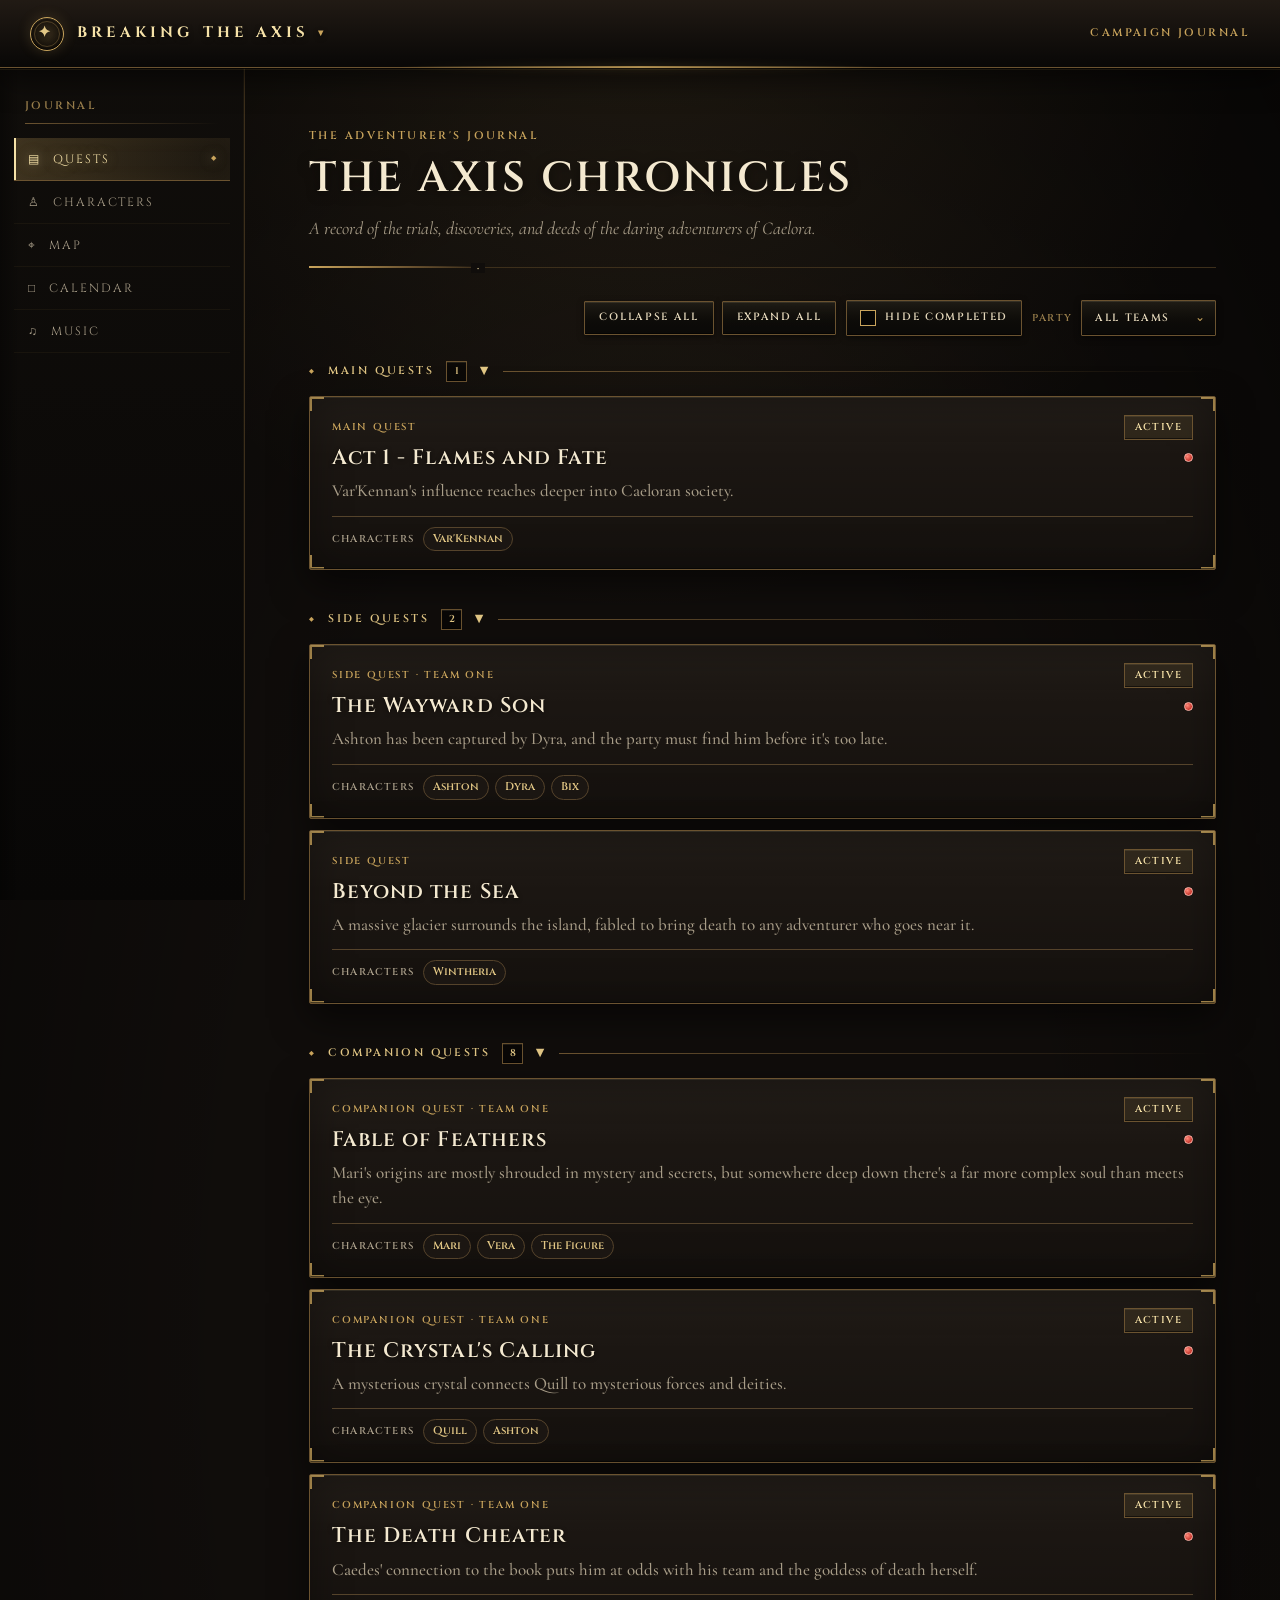
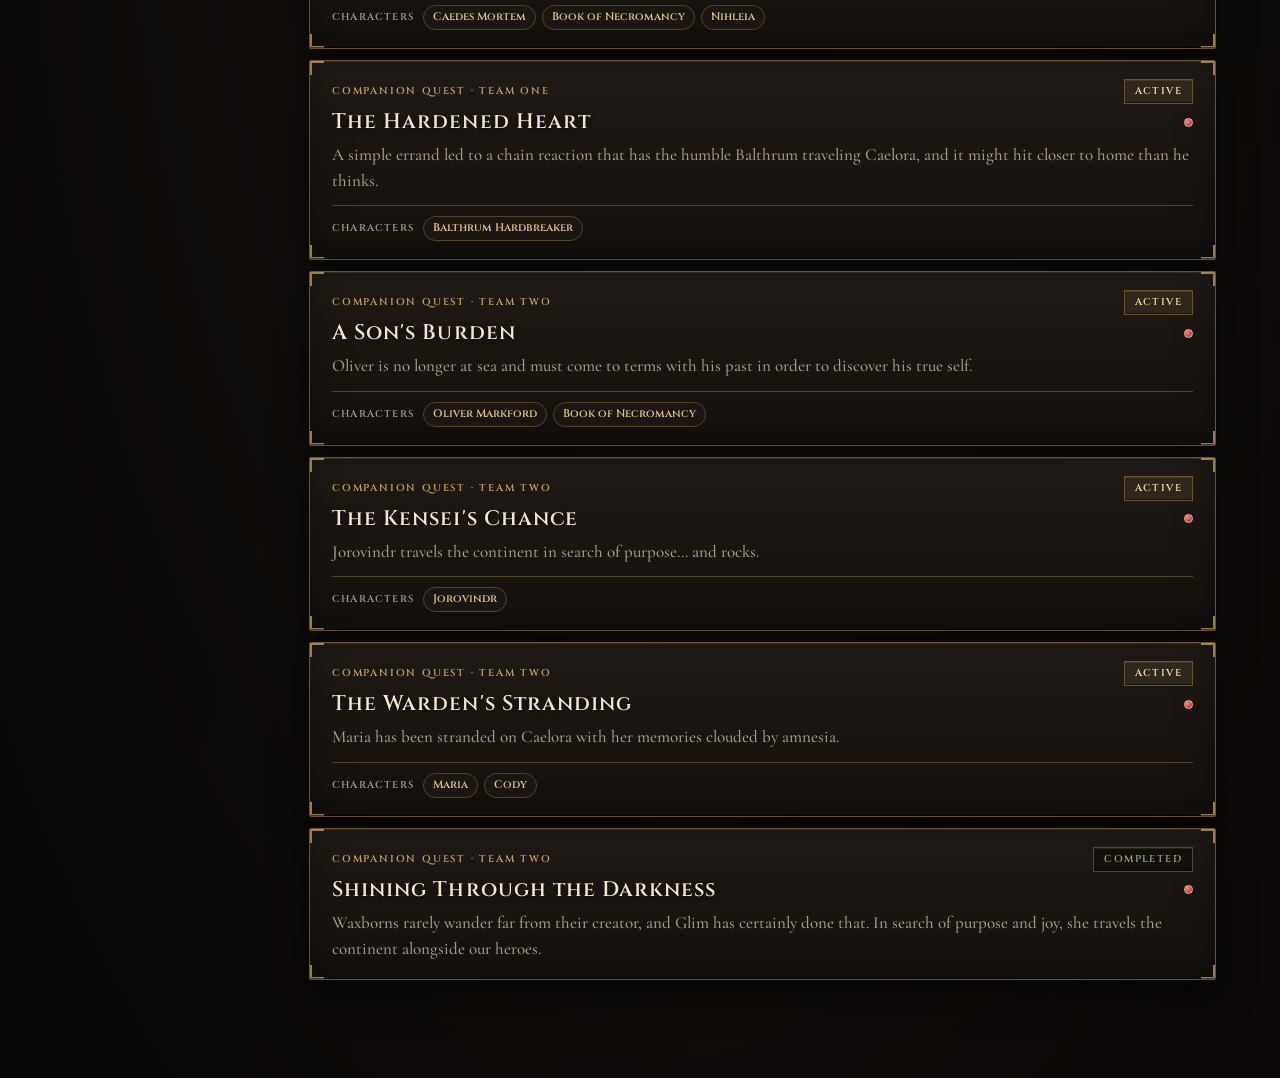
==== commit 0cafe98b: "A LITTLE SOMETHING" ====
--- a/index.html
+++ b/index.html
@@ -3,121 +3,305 @@
 
 <head>
     <meta charset="UTF-8">
+
     <meta name="viewport" content="width=device-width, initial-scale=1.0">
+
     <meta name="theme-color" content="#211e1a">
+
     <meta name="mobile-web-app-capable" content="yes">
 
-    <title>Breaking the Axis | Axis Chronicles</title>
-
-    <!-- Primary metadata -->
-    <meta name="description"
-        content="Explore the world of Caelora in Breaking the Axis. Follow the quests, discover its characters, and uncover the story of a twisted world caught between gods and mortals.">
+    <title>Campaign Journal</title>
+
+
+    <!-- =====================================================
+         PRIMARY METADATA
+         ===================================================== -->
+
+    <meta id="campaign-meta-description" name="description"
+        content="Explore the world, characters, quests, and stories of this campaign.">
+
     <link rel="canonical" href="https://slickfrommars.github.io/axis-chronicles/">
 
-    <!-- Open Graph / Discord Embed -->
+
+    <!-- =====================================================
+         OPEN GRAPH / DISCORD
+         ===================================================== -->
+
     <meta property="og:type" content="website">
+
     <meta property="og:site_name" content="Axis Chronicles">
-    <meta property="og:title" content="Breaking the Axis | Axis Chronicles">
-    <meta property="og:description"
-        content="A world shaped by gods, fractured by fate, and changed by the choices of its heroes. Explore the campaign, its characters, and its unfolding quests.">
+
+    <meta id="campaign-og-title" property="og:title" content="Campaign Journal">
+
+    <meta id="campaign-og-description" property="og:description"
+        content="Explore the world, characters, quests, and stories of this campaign.">
+
     <meta property="og:url" content="https://slickfrommars.github.io/axis-chronicles/">
-    <meta property="og:image"
-        content="https://slickfrommars.github.io/axis-chronicles/assets/images/discord-preview.png">
-    <meta property="og:image:secure_url"
-        content="https://slickfrommars.github.io/axis-chronicles/assets/images/discord-preview.png">
+
+    <meta id="campaign-og-image" property="og:image"
+        content="https://slickfrommars.github.io/axis-chronicles/campaigns/breaking-the-axis/assets/branding/discord-preview.png">
+
+    <meta id="campaign-og-image-secure" property="og:image:secure_url"
+        content="https://slickfrommars.github.io/axis-chronicles/campaigns/breaking-the-axis/assets/branding/discord-preview.png">
+
     <meta property="og:image:type" content="image/png">
+
     <meta property="og:image:width" content="1200">
+
     <meta property="og:image:height" content="630">
-    <meta property="og:image:alt" content="Breaking the Axis — an epic fantasy campaign in the world of Caelora">
-
-    <!-- Discord / Twitter-compatible large preview -->
+
+    <meta id="campaign-og-image-alt" property="og:image:alt" content="Campaign journal">
+
+
+    <!-- =====================================================
+         TWITTER / LARGE SOCIAL PREVIEW
+         ===================================================== -->
+
     <meta name="twitter:card" content="summary_large_image">
-    <meta name="twitter:title" content="Breaking the Axis | Axis Chronicles">
-    <meta name="twitter:description"
-        content="Explore the world of Caelora, its characters, quests, and unfolding story.">
-    <meta name="twitter:image"
-        content="https://slickfrommars.github.io/axis-chronicles/assets/images/discord-preview.png">
-
-    <!-- Website favicon -->
-    <link rel="icon" type="image/png" href="assets/images/favicon.png">
-
-    <!-- Web app manifest -->
-    <link rel="manifest" href="manifest.json">
-
-    <!-- iPhone / iPad Home Screen settings -->
+
+    <meta id="campaign-twitter-title" name="twitter:title" content="Campaign Journal">
+
+    <meta id="campaign-twitter-description" name="twitter:description"
+        content="Explore the world, characters, quests, and stories of this campaign.">
+
+    <meta id="campaign-twitter-image" name="twitter:image"
+        content="https://slickfrommars.github.io/axis-chronicles/campaigns/breaking-the-axis/assets/branding/discord-preview.png">
+
+
+    <!-- =====================================================
+         FAVICON
+         ===================================================== -->
+
+    <link id="campaign-favicon" rel="icon" type="image/png"
+        href="campaigns/breaking-the-axis/assets/branding/favicon.png">
+
+
+    <!-- =====================================================
+         WEB APP MANIFEST
+         ===================================================== -->
+
+    <link id="campaign-manifest" rel="manifest" href="campaigns/breaking-the-axis/manifest.json">
+
+
+    <!-- =====================================================
+         APPLE / MOBILE WEB APP
+         ===================================================== -->
+
     <meta name="apple-mobile-web-app-capable" content="yes">
-    <meta name="apple-mobile-web-app-title" content="Axis Chronicles">
+
+    <meta id="campaign-apple-title" name="apple-mobile-web-app-title" content="Campaign Journal">
+
     <meta name="apple-mobile-web-app-status-bar-style" content="black-translucent">
 
-    <!-- Home Screen icon -->
-    <link rel="apple-touch-icon" href="assets/images/app-icon-180.png">
-
-    <!-- Stylesheet -->
+    <link id="campaign-apple-icon" rel="apple-touch-icon"
+        href="campaigns/breaking-the-axis/assets/branding/app-icon-180.png">
+
+
+    <!-- =====================================================
+         STYLESHEET
+         ===================================================== -->
+
     <link rel="stylesheet" href="css/style.css">
 </head>
 
+
 <body>
+
     <div class="app">
+
+
+        <!-- =================================================
+             TOPBAR
+             ================================================= -->
+
         <header class="topbar">
-            <div class="brand">
-                <span class="topbar-logo">✦</span>
-                <span>BREAKING THE AXIS</span>
+
+            <div class="campaign-switcher" id="campaign-switcher">
+
+                <button type="button" class="
+                        brand
+                        campaign-switcher-button
+                    " id="campaign-switcher-button" aria-haspopup="menu" aria-expanded="false">
+
+                    <span class="topbar-logo" aria-hidden="true">
+                        ✦
+                    </span>
+
+
+                    <span id="campaign-brand">
+                        CAMPAIGN JOURNAL
+                    </span>
+
+
+                    <span class="campaign-switcher-chevron" aria-hidden="true">
+                        ▾
+                    </span>
+
+                </button>
+
+
+                <div class="campaign-switcher-menu" id="campaign-switcher-menu" role="menu" hidden></div>
+
             </div>
 
-            <span class="header-label">CAMPAIGN JOURNAL</span>
+
+            <span id="campaign-header-label" class="header-label">
+                CAMPAIGN JOURNAL
+            </span>
+
         </header>
 
+
+        <!-- =================================================
+             MAIN LAYOUT
+             ================================================= -->
+
         <div class="layout">
+
+
+            <!-- =================================================
+                 SIDEBAR
+                 ================================================= -->
+
             <aside class="sidebar" aria-label="Campaign journal navigation">
-                <div class="sidebar-heading">JOURNAL</div>
-
-                <button class="nav-item active" data-page="quests">
-                    <span>▤</span> Quests
-                </button>
+
+                <div id="campaign-navigation-heading" class="sidebar-heading">
+                    JOURNAL
+                </div>
+
+
+                <button type="button" class="nav-item active" data-page="quests">
+
+                    <span aria-hidden="true">
+                        ▤
+                    </span>
+
+                    Quests
+
+                </button>
+
 
                 <button type="button" class="nav-item" data-page="characters">
-                    <span>♙</span> Characters
-                </button>
-
-                <button class="nav-item" data-page="map">
-                    <span>⌖</span> Map
-                </button>
-
-                <button class="nav-item" data-page="calendar">
-                    <span>□</span> Calendar
-                </button>
+
+                    <span aria-hidden="true">
+                        ♙
+                    </span>
+
+                    Characters
+
+                </button>
+
+
+                <button type="button" class="nav-item" data-page="map">
+
+                    <span aria-hidden="true">
+                        ⌖
+                    </span>
+
+                    Map
+
+                </button>
+
+
+                <button type="button" class="nav-item" data-page="calendar">
+
+                    <span aria-hidden="true">
+                        □
+                    </span>
+
+                    Calendar
+
+                </button>
+
 
                 <button type="button" class="nav-item" data-page="music">
-                    <span>♫</span> Music
-                </button>
+
+                    <span aria-hidden="true">
+                        ♫
+                    </span>
+
+                    Music
+
+                </button>
+
             </aside>
 
+
+            <!-- =================================================
+                 MAIN CONTENT
+                 ================================================= -->
+
             <main id="main-content" class="main-content">
+
+
+                <!-- =================================================
+                     DEFAULT PAGE HEADING
+
+                     These are generic fallback values.
+                     campaigns.js replaces them with the
+                     active campaign's text.
+                     ================================================= -->
+
                 <div class="page-heading">
-                    <div class="eyebrow">THE ADVENTURER'S JOURNAL</div>
-
-                    <h1>The Axis Chronicles</h1>
-
-                    <p>
-                        A record of the trials, discoveries,
-                        and deeds of the daring adventurers of
-                        Caelora.
+
+                    <div id="campaign-home-eyebrow" class="eyebrow">
+                        THE ADVENTURER'S JOURNAL
+                    </div>
+
+
+                    <h1 id="campaign-home-title">
+                        Campaign Journal
+                    </h1>
+
+
+                    <p id="campaign-home-description">
+                        Explore the world, characters,
+                        quests, and stories of this campaign.
                     </p>
+
                 </div>
 
+
+                <!-- =================================================
+                     APPLICATION CONTENT
+                     ================================================= -->
+
                 <div id="content">
-                    <p class="loading">Fetching chronicles...</p>
+
+                    <p class="loading">
+                        Loading campaign...
+                    </p>
+
                 </div>
+
             </main>
+
         </div>
+
     </div>
 
+
+    <!-- =====================================================
+         APPLICATION SCRIPTS
+
+         campaigns.js MUST load first because all other
+         modules depend on the active campaign.
+         ===================================================== -->
+
+    <script src="js/campaigns.js"></script>
+
     <script src="js/quests.js"></script>
+
     <script src="js/calendar.js"></script>
+
     <script src="js/map.js"></script>
+
     <script src="js/music.js"></script>
+
     <script src="js/characters.js"></script>
+
     <script src="js/app.js"></script>
+
 </body>
 
 </html>
--- a/css/style.css
+++ b/css/style.css
@@ -1,22 +1,4 @@
 @import url('https://fonts.googleapis.com/css2?family=Cinzel:wght@400;500;600;700&family=Cormorant+Garamond:ital,wght@0,400;0,500;0,600;0,700;1,400;1,500&display=swap');
-
-/* =========================================================
-   AXIS CHRONICLES: BALDUR'S GATE 3 STYLE
-   Single, definitive stylesheet.
-   Sections:
-    1. Tokens          8. Quests
-    2. Base            9. Buttons & controls
-    3. Top bar        10. Characters
-    4. Labels         11. Map
-    5. Layout/sidebar 12. Calendar & sessions
-    6. Page headings  13. Music & misc
-    7. Panel frame    14. Responsive
-   ========================================================= */
-
-
-/* =========================================================
-   1. TOKENS
-   ========================================================= */
 
 :root {
     --background: #100d0b;
@@ -61,19 +43,16 @@
     --font-body: "Cormorant Garamond", Georgia, "Times New Roman", serif;
     --font-label: "Cinzel", Georgia, "Times New Roman", serif;
 
-    /* bright top edge, dark bottom edge: the "metal plate" bevel */
+
     --bevel:
         inset 0 1px 0 rgba(246, 226, 168, 0.10),
         inset 0 -1px 0 rgba(0, 0, 0, 0.55);
 }
 
-
-/* =========================================================
-   2. BASE
-   ========================================================= */
-
 * {
     box-sizing: border-box;
+    scrollbar-width: thin;
+    scrollbar-color: var(--gold-dark) var(--background-deep);
 }
 
 html {
@@ -92,7 +71,6 @@
     line-height: 1.5;
     -webkit-font-smoothing: antialiased;
     font-variant-numeric: lining-nums;
-
     background:
         radial-gradient(ellipse at center, transparent 45%, rgba(0, 0, 0, 0.55) 100%),
         radial-gradient(ellipse 70% 40% at 50% -5%, rgba(201, 164, 92, 0.13), transparent 70%),
@@ -122,11 +100,6 @@
 ::selection {
     color: #1a1712;
     background: var(--gold-light);
-}
-
-* {
-    scrollbar-width: thin;
-    scrollbar-color: var(--gold-dark) var(--background-deep);
 }
 
 ::-webkit-scrollbar {
@@ -180,30 +153,21 @@
     line-height: 1.65;
 }
 
-
-/* =========================================================
-   3. TOP BAR
-   ========================================================= */
-
 .topbar {
     position: sticky;
     top: 0;
     z-index: 100;
-
     display: flex;
     align-items: center;
     justify-content: space-between;
-
     height: 68px;
     padding: 0 30px;
-
     background: linear-gradient(180deg, rgba(34, 28, 21, 0.98), rgba(14, 11, 9, 0.98));
     border-bottom: 1px solid var(--gold-dark);
     box-shadow:
         0 1px 0 rgba(0, 0, 0, 0.8),
         0 2px 0 rgba(201, 164, 92, 0.10),
         0 10px 30px rgba(0, 0, 0, 0.6);
-
     backdrop-filter: blur(14px);
     -webkit-backdrop-filter: blur(14px);
 }
@@ -225,7 +189,6 @@
     display: flex;
     align-items: center;
     gap: 13px;
-
     color: var(--gold-bright);
     font-family: var(--font-display);
     font-size: 15px;
@@ -240,10 +203,8 @@
     display: flex;
     align-items: center;
     justify-content: center;
-
     width: 34px;
     height: 34px;
-
     color: var(--gold-light);
     background: radial-gradient(circle, rgba(201, 164, 92, 0.22), rgba(0, 0, 0, 0.4));
     border: 1px solid var(--gold);
@@ -258,11 +219,6 @@
     border: 1px solid rgba(201, 164, 92, 0.3);
     border-radius: 50%;
 }
-
-
-/* =========================================================
-   4. SHARED LABEL STYLE (small caps Cinzel)
-   ========================================================= */
 
 .header-label,
 .eyebrow,
@@ -275,11 +231,6 @@
     text-transform: uppercase;
 }
 
-
-/* =========================================================
-   5. LAYOUT, SIDEBAR, NAVIGATION
-   ========================================================= */
-
 .layout {
     display: grid;
     grid-template-columns: 245px minmax(0, 1fr);
@@ -289,17 +240,14 @@
 .sidebar {
     position: sticky;
     top: 68px;
-
     height: calc(100vh - 68px);
     overflow-y: auto;
     padding: 30px 14px;
-
     background:
         linear-gradient(90deg, rgba(0, 0, 0, 0.35), transparent 8%),
         linear-gradient(180deg, #16120e, #0d0b09);
     border-right: 1px solid var(--gold-shadow);
     box-shadow: inset -1px 0 0 rgba(201, 164, 92, 0.06);
-
     scrollbar-width: thin;
     scrollbar-color: var(--gold-dark) transparent;
 }
@@ -325,28 +273,23 @@
 
 .nav-item {
     position: relative;
-
     display: flex;
     align-items: center;
     gap: 12px;
-
     width: 100%;
     margin: 0;
     padding: 12px 14px;
-
     color: var(--muted);
     background: transparent;
     border: 0;
     border-bottom: 1px solid rgba(201, 164, 92, 0.06);
     border-radius: 0;
     cursor: pointer;
-
     font-family: var(--font-label);
     font-size: 12px;
     letter-spacing: 0.16em;
     text-align: left;
     text-transform: uppercase;
-
     transition: color 0.18s ease, background 0.18s ease, box-shadow 0.18s ease;
 }
 
@@ -419,11 +362,6 @@
     margin: 0 auto;
     padding: clamp(28px, 5vw, 60px) clamp(18px, 5vw, 64px);
 }
-
-
-/* =========================================================
-   6. PAGE HEADINGS
-   ========================================================= */
 
 .page-heading,
 .characters-heading {
@@ -469,12 +407,6 @@
     font-style: italic;
     line-height: 1.6;
 }
-
-
-/* =========================================================
-   7. UNIVERSAL BG3 PANEL FRAME
-   Dark fill, brass border, corner brackets, inner hairline.
-   ========================================================= */
 
 .quest-card,
 .character-card,
@@ -487,7 +419,6 @@
 .map-detail-panel,
 .map-controls {
     position: relative;
-
     background-color: var(--panel);
     background-image:
         linear-gradient(var(--gold), var(--gold)), linear-gradient(var(--gold), var(--gold)),
@@ -504,7 +435,6 @@
         0 0, 0 0, 100% 0, 100% 0,
         0 100%, 0 100%, 100% 100%, 100% 100%,
         0 0;
-
     border: 1px solid var(--gold-dark);
     border-radius: var(--radius-medium);
     box-shadow:
@@ -520,7 +450,6 @@
     overflow: hidden;
 }
 
-/* inner hairline frame */
 .quest-detail::before,
 .calendar::before,
 .placeholder::before,
@@ -535,7 +464,6 @@
     border: 1px solid rgba(201, 164, 92, 0.14);
 }
 
-/* modal backdrops: darkened with a vignette, like opening a BG3 menu */
 .character-profile,
 .location-overlay,
 .session-preview {
@@ -549,7 +477,6 @@
     -webkit-backdrop-filter: blur(5px);
 }
 
-/* shared close button */
 .character-profile-close,
 .location-close,
 .session-preview-close,
@@ -557,7 +484,6 @@
     display: flex;
     align-items: center;
     justify-content: center;
-
     color: var(--gold-light);
     background: rgba(8, 6, 5, 0.9);
     border: 1px solid var(--gold);
@@ -566,7 +492,6 @@
     cursor: pointer;
     font-family: Arial, sans-serif;
     line-height: 1;
-
     transition: color 0.18s ease, background 0.18s ease, border-color 0.18s ease, box-shadow 0.18s ease;
 }
 
@@ -584,7 +509,6 @@
     overflow: hidden;
 }
 
-/* ornamental divider + back button */
 .ornament-divider {
     display: flex;
     align-items: center;
@@ -656,13 +580,11 @@
     border: 1px solid var(--burgundy-light);
 }
 
-
-/* =========================================================
-   8. QUESTS
-   ========================================================= */
-
 .quest-category {
     margin-bottom: 38px;
+    color: var(--gold);
+    font-size: 10px;
+    letter-spacing: 0.18em;
 }
 
 .quest-card .quest-category,
@@ -674,17 +596,14 @@
     display: flex;
     align-items: center;
     gap: 12px;
-
     width: 100%;
     margin: 0 0 13px;
     padding: 0;
-
     color: var(--gold-light);
     background: transparent;
     border: 0;
     cursor: pointer;
     text-align: left;
-
     font-family: var(--font-label);
     font-size: 11px;
     font-weight: 600;
@@ -719,17 +638,14 @@
     display: inline-flex;
     align-items: center;
     justify-content: center;
-
     min-width: 21px;
     height: 21px;
     padding: 0 6px;
-
     color: var(--gold-light);
     background: rgba(0, 0, 0, 0.45);
     border: 1px solid var(--gold-dark);
     border-radius: 0;
     box-shadow: var(--bevel);
-
     font-family: var(--font-label);
     font-size: 10px;
     letter-spacing: 0;
@@ -756,9 +672,6 @@
     display: grid;
     gap: 11px;
 }
-
-
-/* ---- quest card ---- */
 
 .quest-card {
     width: 100%;
@@ -833,12 +746,6 @@
     font-family: var(--font-label);
     font-weight: 600;
     text-transform: uppercase;
-}
-
-.quest-category {
-    color: var(--gold);
-    font-size: 10px;
-    letter-spacing: 0.18em;
 }
 
 .quest-status {
@@ -869,7 +776,6 @@
     border-color: rgba(189, 110, 104, 0.45);
 }
 
-/* journal "new update" ping */
 .quest-notification,
 .character-notification {
     background: radial-gradient(circle at 35% 35%, #ff8a7a, #c4352b 70%);
@@ -910,9 +816,6 @@
     }
 }
 
-
-/* ---- quest detail ---- */
-
 .quest-detail {
     margin-top: 20px;
     padding: clamp(22px, 4vw, 34px);
@@ -995,9 +898,6 @@
     height: 1px;
     background: linear-gradient(90deg, var(--gold-shadow), transparent);
 }
-
-
-/* ---- objectives ---- */
 
 .objectives,
 .developments {
@@ -1068,9 +968,6 @@
     font-style: italic;
 }
 
-
-/* ---- developments (story log) ---- */
-
 .development {
     position: relative;
     padding: 14px 16px;
@@ -1104,11 +1001,6 @@
     font-size: 16.5px;
     line-height: 1.55;
 }
-
-
-/* =========================================================
-   9. BUTTONS & CONTROLS
-   ========================================================= */
 
 .quest-view-controls {
     display: flex;
@@ -1138,21 +1030,18 @@
     display: inline-flex;
     align-items: center;
     justify-content: center;
-
     color: var(--parchment);
     background: linear-gradient(180deg, rgba(246, 226, 168, 0.07), rgba(0, 0, 0, 0.35)), #1a1510;
     border: 1px solid var(--gold-dark);
     border-radius: var(--radius-small);
     box-shadow: var(--bevel), 0 2px 6px rgba(0, 0, 0, 0.5);
     cursor: pointer;
-
     font-family: var(--font-label);
     font-size: 10.5px;
     font-weight: 600;
     letter-spacing: 0.16em;
     text-decoration: none;
     text-transform: uppercase;
-
     transition: color 0.18s ease, background 0.18s ease, border-color 0.18s ease, box-shadow 0.18s ease, transform 0.1s ease;
 }
 
@@ -1165,20 +1054,21 @@
 }
 
 .calendar-nav-button {
-    width: 36px;
     height: 36px;
     font-family: Arial, sans-serif;
-    font-size: 17px;
+    width: 40px;
+    font-size: 1rem;
 }
 
 .calendar-today-button {
     height: 36px;
-    padding: 0 13px;
+    padding: 0 1rem;
 }
 
 .calendar-subscribe,
 .calendar-download {
-    padding: 10px 14px;
+    gap: 0.4rem;
+    padding: 0 0.9rem;
 }
 
 .map-clear-filters {
@@ -1218,7 +1108,6 @@
     box-shadow: inset 0 2px 6px rgba(0, 0, 0, 0.7);
 }
 
-/* hide-completed checkbox */
 .quest-toggle {
     gap: 9px;
     min-height: 36px;
@@ -1254,7 +1143,6 @@
     box-shadow: 0 0 10px rgba(201, 164, 92, 0.3);
 }
 
-/* team filter */
 .team-filter {
     display: flex;
     align-items: center;
@@ -1307,11 +1195,6 @@
     font-size: 15px;
 }
 
-
-/* =========================================================
-   10. CHARACTERS
-   ========================================================= */
-
 .characters-page {
     width: 100%;
 }
@@ -1402,9 +1285,6 @@
     gap: 16px;
 }
 
-
-/* ---- character card (portrait slot + nameplate) ---- */
-
 .character-card {
     display: flex;
     flex-direction: column;
@@ -1447,7 +1327,6 @@
     transition: border-color 0.2s ease;
 }
 
-/* dark fade so the nameplate reads like a portrait banner */
 .character-card-image::after {
     content: "";
     position: absolute;
@@ -1520,9 +1399,6 @@
     filter: brightness(1.2);
 }
 
-
-/* ---- character profile / dossier ---- */
-
 .character-profile {
     z-index: 1000;
     padding: 24px;
@@ -1597,7 +1473,6 @@
     z-index: 6;
 }
 
-/* brackets drawn above the portrait so all four corners show */
 .character-profile-card::after {
     content: "";
     position: absolute;
@@ -1746,11 +1621,6 @@
     }
 }
 
-
-/* =========================================================
-   11. MAP
-   ========================================================= */
-
 .map-page {
     width: 100%;
 }
@@ -1785,8 +1655,6 @@
     opacity: 0.96;
     filter: brightness(1.05) contrast(1.02);
 }
-
-/* ---- search & filters ---- */
 
 .map-controls {
     display: flex;
@@ -1879,8 +1747,6 @@
     font-style: italic;
 }
 
-/* ---- toolbar, legend ---- */
-
 .map-toolbar {
     display: flex;
     align-items: center;
@@ -1937,8 +1803,6 @@
     transform: rotate(45deg);
     box-shadow: 0 0 7px rgba(201, 164, 92, 0.55);
 }
-
-/* ---- stage & markers ---- */
 
 .map-layout {
     display: block;
@@ -1981,10 +1845,8 @@
     align-items: center;
     justify-content: center;
     gap: 7px;
-
     min-height: 26px;
     padding: 5px 8px;
-
     transform: translate(-50%, -50%);
     color: var(--parchment-bright);
     background: rgba(12, 9, 7, 0.9);
@@ -1995,7 +1857,6 @@
     line-height: 1;
     pointer-events: auto;
     white-space: nowrap;
-
     backdrop-filter: blur(3px);
     -webkit-backdrop-filter: blur(3px);
     transition: transform 0.18s ease, box-shadow 0.18s ease, background 0.18s ease, color 0.18s ease;
@@ -2022,7 +1883,6 @@
     text-shadow: 0 1px 3px rgba(0, 0, 0, 0.8);
 }
 
-/* region = banner plate */
 .map-marker-region {
     min-height: 30px;
     padding: 8px 12px;
@@ -2039,7 +1899,6 @@
     font-size: 13px;
 }
 
-/* location = pin with on-demand label */
 .map-marker-location {
     min-height: 25px;
     padding: 5px 9px 5px 7px;
@@ -2095,12 +1954,18 @@
 .map-coordinate-output {
     min-height: 20px;
     margin: 12px 2px 0;
+    display: block;
+    padding: 7px 11px;
     color: var(--gold-light);
-    font-family: monospace;
-    font-size: 12px;
-}
-
-/* touch: selection, not hover, reveals labels */
+    background: rgba(33, 30, 26, 0.94);
+    border: 1px solid var(--border-light);
+    border-radius: var(--radius-medium);
+    font-family: var(--font-label);
+    font-size: 0.85rem;
+    font-variant-numeric: tabular-nums;
+    box-shadow: 0 3px 12px rgba(0, 0, 0, 0.25);
+}
+
 @media (hover: none) {
     .map-marker-location:hover .map-marker-name {
         display: none;
@@ -2111,8 +1976,6 @@
         display: inline;
     }
 }
-
-/* ---- detail popups ---- */
 
 .location-overlay {
     z-index: 1100;
@@ -2203,13 +2066,11 @@
     top: 50%;
     left: 50%;
     z-index: 1200;
-
     width: min(440px, calc(100vw - 32px));
     max-height: min(700px, calc(100vh - 40px));
     min-width: 0;
     overflow-y: auto;
     padding: 30px;
-
     transform: translate(-50%, -50%);
     box-shadow: 0 0 0 100vmax rgba(0, 0, 0, 0.8), var(--bevel), 0 24px 70px rgba(0, 0, 0, 0.75);
 }
@@ -2277,21 +2138,18 @@
     margin-top: 0;
 }
 
-/* ---- fullscreen viewer ---- */
-
 .map-viewer {
     position: fixed;
     inset: 0;
     z-index: 1000;
-    display: flex;
-    align-items: center;
-    justify-content: center;
-    padding: 24px;
     background: rgba(0, 0, 0, 0.96);
     backdrop-filter: blur(8px);
     -webkit-backdrop-filter: blur(8px);
-    cursor: zoom-out;
     animation: fade-in 0.18s ease;
+    display: block;
+    padding: 0;
+    overflow: hidden;
+    cursor: default;
 }
 
 .map-viewer[hidden] {
@@ -2313,11 +2171,12 @@
 
 .map-viewer-close {
     position: absolute;
-    top: 18px;
-    right: 22px;
     width: 44px;
     height: 44px;
     font-size: 26px;
+    z-index: 4;
+    top: calc(14px + env(safe-area-inset-top, 0px));
+    right: calc(14px + env(safe-area-inset-right, 0px));
 }
 
 @keyframes map-zoom-in {
@@ -2332,17 +2191,26 @@
     }
 }
 
-
-/* =========================================================
-   12. CALENDAR & SESSION PREVIEW
-   ========================================================= */
-
 .calendar-page {
     width: 100%;
+    max-width: 1400px;
+    margin: 0 auto;
+    padding: 0 0 4rem;
 }
 
 .calendar-heading {
-    margin-bottom: 28px;
+    position: relative;
+    margin-bottom: 1.5rem;
+    padding: 2rem 2rem 1.5rem;
+    border: 1px solid var(--border);
+    border-radius: 14px;
+    background:
+        linear-gradient(145deg,
+            rgba(255, 255, 255, 0.045),
+            rgba(255, 255, 255, 0.012));
+    box-shadow:
+        0 12px 35px rgba(0, 0, 0, 0.15);
+    overflow: hidden;
 }
 
 .calendar-title-row {
@@ -2359,10 +2227,10 @@
 }
 
 .calendar-navigation {
-    display: flex;
-    align-items: center;
     flex-shrink: 0;
-    gap: 6px;
+    display: flex;
+    align-items: center;
+    gap: 0.4rem;
 }
 
 .calendar {
@@ -2373,9 +2241,11 @@
     position: relative;
     z-index: 1;
     display: grid;
-    grid-template-columns: repeat(7, 1fr);
-    background: linear-gradient(180deg, #2a2218, #17120d);
-    border-bottom: 1px solid var(--gold-dark);
+    grid-template-columns:
+        repeat(7, minmax(0, 1fr));
+    border-bottom: 1px solid var(--border);
+    background: rgba(0, 0, 0, 0.18);
+    border-bottom-color: rgba(255, 255, 255, 0.09);
 }
 
 .calendar-weekdays div {
@@ -2391,87 +2261,117 @@
 .calendar-grid {
     position: relative;
     z-index: 1;
-    display: grid;
-    grid-template-columns: repeat(7, 1fr);
     gap: 1px;
     background: var(--gold-shadow);
+    display: grid;
+    grid-template-columns:
+        repeat(7, minmax(0, 1fr));
 }
 
 .calendar-day {
-    min-height: 120px;
-    padding: 9px;
-    background: linear-gradient(180deg, #1a1511, #130f0c);
-    transition: background 0.18s ease;
+    position: relative;
+    padding: 0.7rem;
+    border-right: 1px solid var(--border);
+    border-bottom: 1px solid var(--border);
+    transition:
+        background 0.18s ease;
+    min-height: 145px;
+    background: rgba(0, 0, 0, 0.11);
+    border-right-color: rgba(255, 255, 255, 0.07);
+    border-bottom-color: rgba(255, 255, 255, 0.07);
 }
 
 .calendar-day:hover {
-    background: linear-gradient(180deg, #261e16, #1a1510);
+    background: rgba(255, 255, 255, 0.025);
 }
 
 .calendar-day.empty {
-    background: #0e0b09;
+    background: rgba(0, 0, 0, 0.2);
+    opacity: 0.45;
 }
 
 .calendar-date {
-    display: block;
     margin-bottom: 8px;
-    color: var(--gold-muted);
     font-family: var(--font-label);
-    font-size: 12px;
+    line-height: 1;
+    display: flex;
+    align-items: center;
+    justify-content: center;
+    width: 27px;
+    height: 27px;
+    color: var(--muted);
+    font-size: 0.72rem;
     font-weight: 500;
-    line-height: 1;
+    opacity: 0.65;
 }
 
 .calendar-events {
     display: flex;
     flex-direction: column;
-    gap: 5px;
+    gap: 0.35rem;
 }
 
 .calendar-event {
-    display: flex;
     flex-direction: column;
     gap: 2px;
-    width: 100%;
-    padding: 7px;
-    color: var(--parchment);
-    text-align: left;
-    background: linear-gradient(90deg, rgba(201, 164, 92, 0.10), rgba(0, 0, 0, 0.4));
-    border: 1px solid rgba(201, 164, 92, 0.18);
     border-left: 3px solid var(--gold);
     box-shadow: var(--bevel);
+    position: relative;
+    display: block;
+    width: 100%;
+    padding: 0.55rem 0.55rem 0.55rem 0.75rem;
+    border: 1px solid transparent;
+    border-radius: 7px;
+    color: var(--parchment);
+    font: inherit;
+    text-align: left;
     cursor: pointer;
-    transition: background 0.18s ease, border-color 0.18s ease, box-shadow 0.18s ease, transform 0.18s ease;
+    overflow: hidden;
+    transition:
+        background 0.18s ease,
+        border-color 0.18s ease,
+        transform 0.18s ease;
+    background: rgba(255, 255, 255, 0.045);
+    border-color: rgba(255, 255, 255, 0.035);
 }
 
 .calendar-event:hover {
-    background: linear-gradient(90deg, rgba(201, 164, 92, 0.22), rgba(0, 0, 0, 0.3));
-    border-color: var(--gold);
     box-shadow: var(--bevel), 0 0 12px rgba(201, 164, 92, 0.2);
     transform: translateX(2px);
+    background: rgba(255, 255, 255, 0.075);
+    border-color: rgba(255, 255, 255, 0.1);
 }
 
 .calendar-event-team {
+    margin-bottom: 0.15rem;
     color: var(--gold);
-    font-size: 9px;
-    font-weight: 600;
+    font-size: 0.55rem;
+    font-weight: 800;
     letter-spacing: 0.1em;
     text-transform: uppercase;
+    opacity: 0.8;
 }
 
 .calendar-event-title {
+    font-family: var(--font-body);
+    display: block;
+    overflow: hidden;
+    font-size: 0.76rem;
+    line-height: 1.3;
+    text-overflow: ellipsis;
+    white-space: nowrap;
     color: var(--parchment);
+    font-weight: 600;
+}
+
+.calendar-event-time {
     font-family: var(--font-body);
-    font-size: 13px;
     font-weight: 600;
-    line-height: 1.3;
-}
-
-.calendar-event-time {
+    display: block;
+    margin-top: 0.18rem;
+    font-size: 0.63rem;
     color: var(--muted);
-    font-family: var(--font-body);
-    font-size: 12px;
-    font-weight: 600;
+    opacity: 0.72;
 }
 
 .calendar-event.two {
@@ -2483,51 +2383,90 @@
 }
 
 .calendar-actions {
-    display: flex;
-    gap: 9px;
     margin-top: 17px;
-}
-
-/* session preview */
+    display: flex;
+    align-items: center;
+    gap: 0.5rem;
+}
+
 .session-preview {
-    z-index: 1000;
-    padding: 20px;
-    animation: fade-in 0.18s ease;
+    position: fixed;
+    inset: 0;
+    z-index: 9999;
+    display: flex;
+    align-items: center;
+    justify-content: center;
+    padding: 1.5rem;
+    background:
+        rgba(0, 0, 0, 0.72);
+    backdrop-filter: blur(7px);
+    -webkit-backdrop-filter: blur(7px);
+    animation:
+        session-preview-fade-in 0.18s ease-out;
 }
 
 .session-preview-card {
-    width: min(520px, 100%);
     max-height: calc(100vh - 40px);
-    overflow-y: auto;
-    padding: clamp(22px, 5vw, 34px);
+    overflow: hidden auto;
+    position: relative;
+    width: min(100%, 560px);
+    padding: 2rem;
+    border: 1px solid var(--border);
+    border-radius: 15px;
+    background:
+        linear-gradient(145deg,
+            rgba(35, 35, 35, 0.98),
+            rgba(20, 20, 20, 0.98));
+    box-shadow:
+        0 25px 80px rgba(0, 0, 0, 0.5);
+    animation:
+        session-preview-card-in 0.22s ease-out;
 }
 
 .session-preview-card h2 {
+    color: var(--parchment-bright);
+    letter-spacing: 0.06em;
+    text-transform: uppercase;
     position: relative;
     z-index: 1;
-    margin: 5px 45px 26px 0;
-    color: var(--parchment-bright);
-    font-size: clamp(22px, 5vw, 28px);
-    letter-spacing: 0.06em;
-    line-height: 1.3;
-    text-transform: uppercase;
+    margin: 1.5rem 0 0;
+    max-width: 450px;
+    font-family: Georgia, "Times New Roman", serif;
+    font-size: clamp(1.6rem, 4vw, 2.2rem);
+    font-weight: 600;
+    line-height: 1.15;
 }
 
 .session-preview-close {
     position: absolute;
-    top: 14px;
-    right: 15px;
-    z-index: 3;
-    width: 38px;
-    height: 38px;
-    font-size: 22px;
+    top: 1rem;
+    right: 1rem;
+    z-index: 2;
+    display: flex;
+    align-items: center;
+    justify-content: center;
+    width: 34px;
+    height: 34px;
+    border: 1px solid var(--border);
+    border-radius: 50%;
+    background: rgba(255, 255, 255, 0.025);
+    color: var(--muted);
+    font-size: 1.25rem;
+    line-height: 1;
+    cursor: pointer;
+    transition:
+        color 0.18s ease,
+        border-color 0.18s ease,
+        background 0.18s ease;
 }
 
 .session-preview-details {
     position: relative;
     z-index: 1;
     display: grid;
-    gap: 13px;
+    grid-template-columns:
+        repeat(3, minmax(0, 1fr));
+    gap: 0.75rem;
 }
 
 .session-preview-details div {
@@ -2554,24 +2493,35 @@
     line-height: 1.4;
 }
 
-
-/* =========================================================
-   13. MUSIC
-   ========================================================= */
-
 .music-section {
     margin-bottom: 40px;
+    position: relative;
+    padding: 1.5rem;
+    border: 1px solid var(--border);
+    border-radius: 14px;
+    background:
+        linear-gradient(145deg,
+            rgba(255, 255, 255, 0.035),
+            rgba(255, 255, 255, 0.012));
+    box-shadow:
+        0 10px 30px rgba(0, 0, 0, 0.14);
+    overflow: hidden;
+    transition:
+        border-color 0.2s ease,
+        transform 0.2s ease,
+        box-shadow 0.2s ease;
 }
 
 .music-section h2 {
     display: flex;
     align-items: center;
     gap: 11px;
-    margin: 0 0 8px;
     color: var(--gold-light);
-    font-size: 20px;
     letter-spacing: 0.1em;
     text-transform: uppercase;
+    margin: 0;
+    font-size: 1.45rem;
+    line-height: 1.2;
 }
 
 .music-section h2::before {
@@ -2604,11 +2554,6 @@
     border-radius: var(--radius-small);
     box-shadow: var(--bevel), var(--shadow-small);
 }
-
-
-/* =========================================================
-   14. RESPONSIVE
-   ========================================================= */
 
 @media (max-width: 850px) {
     .layout {
@@ -2748,11 +2693,13 @@
 
     .calendar-today-button {
         display: none;
+        flex: 2;
     }
 
     .calendar-day {
-        min-height: 100px;
-        padding: 7px;
+        padding: 0.45rem;
+        min-height: 105px;
+        background: rgba(0, 0, 0, 0.12);
     }
 
     .calendar-weekdays div {
@@ -2762,19 +2709,182 @@
     }
 
     .calendar-event {
-        padding: 5px;
+        padding: 0.45rem 0.4rem 0.45rem 0.6rem;
     }
 
     .calendar-event-title {
-        font-size: 10px;
+        font-size: 0.65rem;
     }
 
     .calendar-event-team {
-        font-size: 6px;
+        font-size: 0.48rem;
     }
 
     .calendar-event-time {
         display: none;
+        font-size: 0.52rem;
+    }
+
+    .music-page {
+        padding-bottom: 2rem;
+    }
+
+    .music-hero {
+        gap: 1.25rem;
+        padding: 1.5rem;
+    }
+
+    .music-hero-icon {
+        width: 58px;
+        height: 58px;
+        font-size: 1.5rem;
+    }
+
+    .music-hero h1 {
+        font-size: 1.9rem;
+    }
+
+    .music-intro {
+        gap: 0.75rem;
+    }
+
+    .music-intro p {
+        font-size: 0.85rem;
+    }
+
+    .music-section {
+        padding: 1rem;
+    }
+
+    .music-section-header {
+        grid-template-columns:
+            auto 40px minmax(0, 1fr);
+        gap: 0.7rem;
+    }
+
+    .music-section-icon {
+        width: 40px;
+        height: 40px;
+        font-size: 1.05rem;
+    }
+
+    .music-section h2 {
+        font-size: 1.25rem;
+    }
+
+    .music-section-heading p {
+        font-size: 0.85rem;
+    }
+
+    .music-player {
+        padding: 0.5rem;
+    }
+
+    .music-player iframe {
+        min-height: 500px;
+    }
+
+    .calendar-heading {
+        padding: 1.5rem;
+    }
+
+    .calendar-heading-top {
+        align-items: flex-start;
+    }
+
+    .calendar-heading-mark {
+        width: 55px;
+        height: 55px;
+        font-size: 1.3rem;
+    }
+
+    .calendar-toolbar {
+        flex-direction: column;
+        align-items: stretch;
+    }
+
+    .calendar-navigation {
+        justify-content: space-between;
+    }
+
+    .calendar-nav-button {
+        flex: 1;
+    }
+
+    .calendar-actions {
+        width: 100%;
+    }
+
+    .calendar-subscribe,
+    .calendar-download {
+        flex: 1;
+    }
+
+    .calendar-weekdays>div {
+        padding: 0.65rem 0.25rem;
+        font-size: 0.58rem;
+    }
+
+    .calendar-summary-item {
+        padding: 0 0.65rem;
+    }
+
+    .calendar-summary-item strong {
+        font-size: 1rem;
+    }
+
+    .calendar-summary-item span {
+        font-size: 0.58rem;
+    }
+
+    .calendar-footer {
+        align-items: flex-start;
+        flex-direction: column;
+    }
+
+    .calendar-footer-note {
+        display: none;
+    }
+
+    .session-preview-card {
+        padding: 1.5rem;
+    }
+
+    .session-preview-details {
+        grid-template-columns: 1fr;
+    }
+
+    .session-preview-detail {
+        flex-direction: row;
+        align-items: center;
+        gap: 0.75rem;
+    }
+
+    .session-preview-detail-icon {
+        flex: 0 0 auto;
+        width: 25px;
+        text-align: center;
+    }
+
+    .player-characters-heading {
+        align-items: flex-start;
+    }
+
+    .player-characters-mark {
+        width: 46px;
+        height: 46px;
+    }
+
+    .player-team {
+        padding: 1rem;
+    }
+
+    .player-character-card .character-card-image {
+        min-height: 210px;
+    }
+
+    .player-character-card .character-card-portrait {
+        height: 210px;
     }
 }
 
@@ -2842,6 +2952,39 @@
     .location-panel {
         padding: 28px 22px;
     }
+
+    .quest-location-link,
+    .map-related-quest {
+        padding: 11px 12px;
+    }
+
+    .quest-card-characters {
+        gap: 5px;
+    }
+
+    .quest-character-chip {
+        padding: 4px 8px;
+    }
+
+    .quest-detail-character {
+        padding: 8px 10px;
+    }
+
+    .map-coordinate-tools {
+        top: 8px;
+        left: 8px;
+        gap: 6px;
+    }
+
+    .map-coordinate-toggle {
+        font-size: 0.8rem;
+        padding: 7px 10px;
+    }
+
+    .map-coordinate-output {
+        font-size: 0.75rem;
+        padding: 6px 8px;
+    }
 }
 
 @media (max-width: 560px) {
@@ -3213,14 +3356,14 @@
     .character-notification {
         animation: none;
     }
-}
-
-
-/* =========================================================
-   15. MAP: FULLSCREEN PAN / ZOOM VIEWER (mobile friendly)
-   The fullscreen map keeps its markers; drag to pan, pinch or
-   scroll to zoom. Location names appear when zoomed in.
-   ========================================================= */
+
+    .quest-location-link,
+    .map-related-quest,
+    .quest-location-arrow,
+    .map-related-quest>span:last-child {
+        transition: none;
+    }
+}
 
 body.map-viewer-open {
     overflow: hidden;
@@ -3234,13 +3377,6 @@
     min-height: 34px;
     padding: 7px 12px;
     line-height: 1.2;
-}
-
-.map-viewer {
-    display: block;
-    padding: 0;
-    overflow: hidden;
-    cursor: default;
 }
 
 .map-viewer-canvas {
@@ -3281,7 +3417,6 @@
     -webkit-user-drag: none;
 }
 
-/* Markers keep a readable on-screen size; JS sets --marker-scale as you zoom */
 .map-viewer-stage .map-marker {
     transform: translate(-50%, -50%) scale(var(--marker-scale, 1));
     transition: background 0.18s ease, color 0.18s ease, box-shadow 0.18s ease;
@@ -3293,7 +3428,6 @@
     transform: translate(-50%, -50%) scale(calc(var(--marker-scale, 1) * 1.12));
 }
 
-/* Undo the shrunken mobile marker sizes; scaling is handled by JS here */
 .map-viewer-stage .map-marker-region {
     min-height: 30px;
     padding: 8px 12px;
@@ -3323,15 +3457,8 @@
     height: 9px;
 }
 
-/* Zoomed in far enough: show every location name */
 .map-viewer.show-labels .map-marker-location .map-marker-name {
     display: inline;
-}
-
-.map-viewer-close {
-    z-index: 4;
-    top: calc(14px + env(safe-area-inset-top, 0px));
-    right: calc(14px + env(safe-area-inset-right, 0px));
 }
 
 .map-viewer-toolbar {
@@ -3384,12 +3511,6 @@
     }
 }
 
-/* =========================================================
-   QUEST ↔ MAP INTEGRATION
-   Add this section to the end of css/style.css.
-   Uses the existing Axis Chronicles theme tokens.
-   ========================================================= */
-
 .quest-locations,
 .map-related-quests {
     position: relative;
@@ -3486,149 +3607,6 @@
     text-transform: uppercase;
 }
 
-@media (max-width: 600px) {
-
-    .quest-location-link,
-    .map-related-quest {
-        padding: 11px 12px;
-    }
-}
-
-@media (prefers-reduced-motion: reduce) {
-
-    .quest-location-link,
-    .map-related-quest,
-    .quest-location-arrow,
-    .map-related-quest>span:last-child {
-        transition: none;
-    }
-}
-
-/* =========================================================
-   QUEST ↔ MAP INTEGRATION
-   Add this section to the end of css/style.css.
-   Uses the existing Axis Chronicles theme tokens.
-   ========================================================= */
-
-.quest-locations,
-.map-related-quests {
-    position: relative;
-    z-index: 1;
-    display: flex;
-    flex-direction: column;
-    gap: 8px;
-    margin: 12px 0 20px;
-}
-
-.quest-location-link,
-.map-related-quest {
-    display: flex;
-    align-items: center;
-    gap: 12px;
-    width: 100%;
-    min-width: 0;
-    padding: 12px 14px;
-    color: var(--parchment);
-    background: linear-gradient(180deg, var(--panel-light), var(--panel));
-    border: 1px solid var(--border-light);
-    border-radius: var(--radius-medium);
-    box-shadow: var(--bevel);
-    font: inherit;
-    text-align: left;
-    cursor: pointer;
-    transition:
-        background 180ms ease,
-        border-color 180ms ease,
-        box-shadow 180ms ease,
-        transform 180ms ease;
-}
-
-.quest-location-link:hover,
-.map-related-quest:hover {
-    color: var(--parchment-bright);
-    background: var(--panel-hover);
-    border-color: var(--gold-muted);
-    box-shadow: var(--bevel), var(--gold-glow);
-    transform: translateY(-1px);
-}
-
-.quest-location-link:focus-visible,
-.map-related-quest:focus-visible {
-    outline: 2px solid var(--gold-light);
-    outline-offset: 3px;
-}
-
-.quest-location-icon {
-    flex: 0 0 auto;
-    color: var(--gold);
-    font-family: var(--font-label);
-    font-size: 20px;
-    line-height: 1;
-}
-
-.quest-location-link>span:nth-child(2),
-.map-related-quest>span:first-child {
-    min-width: 0;
-    overflow-wrap: anywhere;
-}
-
-.quest-location-arrow,
-.map-related-quest>span:last-child {
-    flex: 0 0 auto;
-    margin-left: auto;
-    color: var(--gold-light);
-    transition: transform 180ms ease;
-}
-
-.quest-location-link:hover .quest-location-arrow,
-.map-related-quest:hover>span:last-child {
-    transform: translateX(3px);
-}
-
-.quest-locations .objectives-hidden {
-    margin: 0;
-    padding: 10px 0;
-    color: var(--muted);
-    font-style: italic;
-}
-
-.map-related-quests {
-    margin: 10px 0 18px;
-}
-
-.map-detail-panel h3 {
-    margin-top: 22px;
-    color: var(--gold-light);
-    font-family: var(--font-label);
-    font-size: 12px;
-    font-weight: 600;
-    letter-spacing: 0.16em;
-    text-transform: uppercase;
-}
-
-@media (max-width: 600px) {
-
-    .quest-location-link,
-    .map-related-quest {
-        padding: 11px 12px;
-    }
-}
-
-@media (prefers-reduced-motion: reduce) {
-
-    .quest-location-link,
-    .map-related-quest,
-    .quest-location-arrow,
-    .map-related-quest>span:last-child {
-        transition: none;
-    }
-}
-
-
-/* =========================================================
-   QUEST ↔ CHARACTER DISPLAY
-   ========================================================= */
-
 .quest-card-characters {
     display: flex;
     align-items: center;
@@ -3671,16 +3649,24 @@
 }
 
 .quest-detail-character {
-    display: inline-flex;
-    align-items: center;
-    gap: 8px;
     min-width: 0;
-    padding: 9px 12px;
+    box-shadow: var(--bevel);
+    display: flex;
+    align-items: center;
+    gap: 10px;
+    width: 100%;
+    padding: 12px 14px;
     color: var(--parchment);
-    background: linear-gradient(180deg, var(--panel-light), var(--panel));
+    font: inherit;
+    text-align: left;
+    background: var(--panel);
     border: 1px solid var(--border-light);
     border-radius: var(--radius-medium);
-    box-shadow: var(--bevel);
+    cursor: pointer;
+    transition:
+        background 0.2s ease,
+        border-color 0.2s ease,
+        transform 0.2s ease;
 }
 
 .quest-character-marker {
@@ -3694,6 +3680,9 @@
     overflow-wrap: anywhere;
     font-family: var(--font-label);
     font-size: 12px;
+    flex: 1;
+    color: var(--gold-light);
+    font-weight: 600;
 }
 
 .quest-detail-characters .objectives-hidden {
@@ -3703,44 +3692,6 @@
     font-style: italic;
 }
 
-@media (max-width: 600px) {
-    .quest-card-characters {
-        gap: 5px;
-    }
-
-    .quest-character-chip {
-        padding: 4px 8px;
-    }
-
-    .quest-detail-character {
-        padding: 8px 10px;
-    }
-}
-
-/* Clickable characters in quest details */
-
-.quest-detail-character {
-    display: flex;
-    align-items: center;
-    gap: 10px;
-    width: 100%;
-    padding: 12px 14px;
-
-    color: var(--parchment);
-    font: inherit;
-    text-align: left;
-
-    background: var(--panel);
-    border: 1px solid var(--border-light);
-    border-radius: var(--radius-medium);
-
-    cursor: pointer;
-    transition:
-        background 0.2s ease,
-        border-color 0.2s ease,
-        transform 0.2s ease;
-}
-
 .quest-detail-character:hover {
     background: var(--panel-hover);
     border-color: var(--gold-muted);
@@ -3757,12 +3708,6 @@
     flex-shrink: 0;
 }
 
-.quest-detail-character-name {
-    flex: 1;
-    color: var(--gold-light);
-    font-weight: 600;
-}
-
 .quest-character-arrow {
     color: var(--gold-muted);
     transition: transform 0.2s ease;
@@ -3771,10 +3716,6 @@
 .quest-detail-character:hover .quest-character-arrow {
     transform: translateX(4px);
 }
-
-/* =========================================================
-   CHARACTER PROFILE — RELEVANT QUESTS
-   ========================================================= */
 
 .character-profile-quests {
     margin-top: 24px;
@@ -3850,3 +3791,2513 @@
 .character-profile-quest:hover .character-profile-quest-arrow {
     transform: translateX(4px);
 }
+
+.map-coordinate-tools {
+    position: absolute;
+    top: 12px;
+    left: 12px;
+    z-index: 20;
+    display: flex;
+    flex-direction: column;
+    align-items: flex-start;
+    gap: 8px;
+    max-width: calc(100% - 24px);
+}
+
+.map-coordinate-toggle {
+    cursor: pointer;
+}
+
+.map-stage.coordinate-mode {
+    cursor: crosshair;
+}
+
+.map-stage.coordinate-mode .map-markers {
+    pointer-events: none;
+}
+
+.map-stage.coordinate-mode .map-marker {
+    opacity: 0.45;
+    pointer-events: none;
+}
+
+.map-stage.coordinate-mode .map-image {
+    cursor: crosshair;
+}
+
+.music-page {
+    max-width: 1200px;
+    margin: 0 auto;
+    padding-bottom: 4rem;
+}
+
+.music-hero {
+    position: relative;
+    display: flex;
+    align-items: center;
+    gap: 1.75rem;
+    margin-bottom: 2rem;
+    padding: 2rem 2.25rem;
+    border: 1px solid var(--border);
+    border-radius: 14px;
+    background:
+        linear-gradient(135deg,
+            rgba(255, 255, 255, 0.045),
+            rgba(255, 255, 255, 0.015));
+    box-shadow:
+        0 12px 35px rgba(0, 0, 0, 0.18);
+    overflow: hidden;
+}
+
+.music-hero::before {
+    content: "";
+    position: absolute;
+    top: -100px;
+    right: -80px;
+    width: 280px;
+    height: 280px;
+    border-radius: 50%;
+    background: var(--gold);
+    opacity: 0.045;
+    pointer-events: none;
+}
+
+.music-hero::after {
+    content: "";
+    position: absolute;
+    left: 0;
+    bottom: 0;
+    width: 35%;
+    height: 2px;
+    background: linear-gradient(90deg,
+            var(--gold),
+            transparent);
+    opacity: 0.55;
+}
+
+.music-hero-icon {
+    flex: 0 0 auto;
+    display: flex;
+    align-items: center;
+    justify-content: center;
+    width: 76px;
+    height: 76px;
+    border: 1px solid var(--border);
+    border-radius: 50%;
+    color: var(--gold);
+    font-size: 2rem;
+    line-height: 1;
+    background:
+        radial-gradient(circle,
+            rgba(255, 255, 255, 0.06),
+            rgba(255, 255, 255, 0.015));
+    box-shadow:
+        inset 0 0 20px rgba(255, 255, 255, 0.025),
+        0 5px 20px rgba(0, 0, 0, 0.18);
+}
+
+.music-hero-content {
+    position: relative;
+    z-index: 1;
+}
+
+.music-eyebrow {
+    display: block;
+    margin-bottom: 0.35rem;
+    color: var(--gold);
+    font-size: 0.72rem;
+    font-weight: 700;
+    letter-spacing: 0.16em;
+    text-transform: uppercase;
+    opacity: 0.8;
+}
+
+.music-hero h1 {
+    margin: 0;
+    font-size: clamp(2rem, 4vw, 3rem);
+    line-height: 1.05;
+}
+
+.music-hero .page-description {
+    max-width: 700px;
+    margin: 0.65rem 0 0;
+    color: var(--muted);
+    font-size: 1rem;
+    line-height: 1.6;
+}
+
+.music-intro {
+    display: flex;
+    align-items: center;
+    gap: 1rem;
+    margin: 2rem auto 2.5rem;
+    max-width: 850px;
+    color: var(--muted);
+    text-align: center;
+}
+
+.music-intro p {
+    flex: 0 0 auto;
+    margin: 0;
+    font-family: Georgia, "Times New Roman", serif;
+    font-size: 0.95rem;
+    font-style: italic;
+    opacity: 0.8;
+}
+
+.music-intro-line {
+    flex: 1;
+    height: 1px;
+    background: linear-gradient(90deg,
+            transparent,
+            var(--border));
+}
+
+.music-intro-line:last-child {
+    background: linear-gradient(90deg,
+            var(--border),
+            transparent);
+}
+
+.music-sections {
+    display: flex;
+    flex-direction: column;
+    gap: 2.5rem;
+}
+
+.music-section:hover {
+    border-color: color-mix(in srgb,
+            var(--gold) 45%,
+            var(--border));
+    transform: translateY(-2px);
+    box-shadow:
+        0 14px 35px rgba(0, 0, 0, 0.2);
+}
+
+.music-section-header {
+    display: grid;
+    grid-template-columns:
+        auto 46px minmax(0, 1fr);
+    align-items: center;
+    gap: 1rem;
+    margin-bottom: 1.25rem;
+}
+
+.music-section-number {
+    align-self: start;
+    padding-top: 0.35rem;
+    color: var(--muted);
+    font-family: Georgia, "Times New Roman", serif;
+    font-size: 0.78rem;
+    font-weight: 700;
+    letter-spacing: 0.08em;
+    opacity: 0.5;
+}
+
+.music-section-icon {
+    display: flex;
+    align-items: center;
+    justify-content: center;
+    width: 46px;
+    height: 46px;
+    border: 1px solid var(--border);
+    border-radius: 10px;
+    color: var(--gold);
+    font-size: 1.25rem;
+    background: rgba(255, 255, 255, 0.025);
+}
+
+.music-section-heading {
+    min-width: 0;
+}
+
+.music-section-label {
+    display: block;
+    margin-bottom: 0.25rem;
+    color: var(--gold);
+    font-size: 0.65rem;
+    font-weight: 700;
+    letter-spacing: 0.15em;
+    text-transform: uppercase;
+    opacity: 0.7;
+}
+
+.music-section-heading p {
+    max-width: 850px;
+    margin: 0.45rem 0 0;
+    color: var(--muted);
+    font-size: 0.9rem;
+    line-height: 1.55;
+}
+
+.music-player {
+    position: relative;
+    padding: 0.75rem;
+    border: 1px solid var(--border);
+    border-radius: 12px;
+    background: rgba(0, 0, 0, 0.18);
+}
+
+.music-player-topline {
+    display: flex;
+    align-items: center;
+    gap: 0.5rem;
+    padding: 0.15rem 0.25rem 0.65rem;
+    color: var(--muted);
+    font-size: 0.62rem;
+    font-weight: 700;
+    letter-spacing: 0.12em;
+}
+
+.music-player-dot {
+    width: 4px;
+    height: 4px;
+    border-radius: 50%;
+    background: var(--gold);
+    box-shadow:
+        0 0 7px var(--gold);
+}
+
+.music-player iframe {
+    display: block;
+    width: 100%;
+    min-height: 500px;
+    border: 0;
+    border-radius: 9px;
+    background: #121212;
+}
+
+.music-empty,
+.music-error {
+    display: flex;
+    flex-direction: column;
+    align-items: center;
+    padding: 4rem 2rem;
+    border: 1px solid var(--border);
+    border-radius: 14px;
+    text-align: center;
+    background:
+        linear-gradient(145deg,
+            rgba(255, 255, 255, 0.035),
+            rgba(255, 255, 255, 0.01));
+}
+
+.music-empty-icon,
+.music-error-icon {
+    display: flex;
+    align-items: center;
+    justify-content: center;
+    width: 64px;
+    height: 64px;
+    margin-bottom: 1rem;
+    border: 1px solid var(--border);
+    border-radius: 50%;
+    color: var(--gold);
+    font-size: 1.6rem;
+}
+
+.music-empty h2,
+.music-error h1 {
+    margin: 0;
+}
+
+.music-empty p,
+.music-error .page-description {
+    max-width: 500px;
+    margin: 0.6rem 0 0;
+    color: var(--muted);
+}
+
+@media (max-width: 480px) {
+    .music-hero {
+        align-items: flex-start;
+    }
+
+    .music-hero-icon {
+        width: 48px;
+        height: 48px;
+        font-size: 1.25rem;
+    }
+
+    .music-eyebrow {
+        font-size: 0.62rem;
+    }
+
+    .music-hero h1 {
+        font-size: 1.65rem;
+    }
+
+    .music-intro-line {
+        display: none;
+    }
+
+    .music-intro {
+        justify-content: center;
+    }
+
+    .music-section-number {
+        display: none;
+    }
+
+    .music-section-header {
+        grid-template-columns:
+            40px minmax(0, 1fr);
+    }
+
+    .music-section-icon {
+        grid-row: 1;
+        grid-column: 1;
+    }
+
+    .music-section-heading {
+        grid-column: 2;
+    }
+}
+
+.calendar-loading-page {
+    min-height: 60vh;
+    display: flex;
+    align-items: center;
+    justify-content: center;
+}
+
+.calendar-loading {
+    display: flex;
+    flex-direction: column;
+    align-items: center;
+    gap: 0.75rem;
+    color: var(--muted);
+    text-align: center;
+}
+
+.calendar-loading-mark {
+    color: var(--gold);
+    font-size: 1.5rem;
+    animation: calendar-pulse 1.5s ease-in-out infinite;
+}
+
+.calendar-loading p {
+    margin: 0;
+    font-size: 0.85rem;
+}
+
+@keyframes calendar-pulse {
+
+    0%,
+    100% {
+        opacity: 0.35;
+        transform: scale(0.95);
+    }
+
+    50% {
+        opacity: 1;
+        transform: scale(1);
+    }
+}
+
+.calendar-error {
+    max-width: 600px;
+    margin: 5rem auto;
+    padding: 3rem 2rem;
+    border: 1px solid var(--border);
+    border-radius: 14px;
+    background:
+        linear-gradient(145deg,
+            rgba(255, 255, 255, 0.035),
+            rgba(255, 255, 255, 0.01));
+    text-align: center;
+    box-shadow:
+        0 15px 40px rgba(0, 0, 0, 0.18);
+}
+
+.calendar-error-icon {
+    display: flex;
+    align-items: center;
+    justify-content: center;
+    width: 52px;
+    height: 52px;
+    margin: 0 auto 1rem;
+    border: 1px solid var(--border);
+    border-radius: 50%;
+    color: var(--gold);
+    font-weight: 700;
+}
+
+.calendar-error h1 {
+    margin: 0;
+}
+
+.calendar-error p {
+    margin: 0.75rem auto 0;
+    max-width: 450px;
+    color: var(--muted);
+    line-height: 1.6;
+}
+
+.calendar-heading::before {
+    content: "";
+    position: absolute;
+    width: 300px;
+    height: 300px;
+    top: -190px;
+    right: -100px;
+    border-radius: 50%;
+    background: var(--gold);
+    opacity: 0.035;
+    pointer-events: none;
+}
+
+.calendar-heading::after {
+    content: "";
+    position: absolute;
+    left: 0;
+    bottom: 0;
+    width: 30%;
+    height: 2px;
+    background:
+        linear-gradient(90deg,
+            var(--gold),
+            transparent);
+    opacity: 0.55;
+}
+
+.calendar-heading-top {
+    position: relative;
+    z-index: 1;
+    display: flex;
+    align-items: center;
+    justify-content: space-between;
+    gap: 2rem;
+}
+
+.calendar-heading .eyebrow {
+    margin-bottom: 0.35rem;
+    color: var(--gold);
+    font-size: 0.7rem;
+    font-weight: 700;
+    letter-spacing: 0.16em;
+    text-transform: uppercase;
+    opacity: 0.8;
+}
+
+.calendar-heading h1 {
+    margin: 0;
+    font-size: clamp(2rem, 4vw, 3rem);
+    line-height: 1.05;
+}
+
+.calendar-heading h1 span {
+    color: var(--muted);
+    font-weight: 400;
+    opacity: 0.65;
+}
+
+.calendar-description {
+    max-width: 650px;
+    margin: 0.7rem 0 0;
+    color: var(--muted);
+    font-size: 0.92rem;
+    line-height: 1.6;
+}
+
+.calendar-heading-mark {
+    flex: 0 0 auto;
+    display: flex;
+    align-items: center;
+    justify-content: center;
+    width: 72px;
+    height: 72px;
+    border: 1px solid var(--border);
+    border-radius: 50%;
+    color: var(--gold);
+    font-size: 1.7rem;
+    background:
+        radial-gradient(circle,
+            rgba(255, 255, 255, 0.045),
+            rgba(255, 255, 255, 0.01));
+    box-shadow:
+        inset 0 0 20px rgba(255, 255, 255, 0.025),
+        0 8px 25px rgba(0, 0, 0, 0.15);
+    opacity: 0.85;
+}
+
+.calendar-toolbar {
+    position: relative;
+    z-index: 1;
+    display: flex;
+    align-items: center;
+    justify-content: space-between;
+    gap: 1rem;
+    margin-top: 1.75rem;
+    padding-top: 1.25rem;
+    border-top: 1px solid var(--border);
+}
+
+.calendar-nav-button,
+.calendar-today-button,
+.calendar-subscribe,
+.calendar-download {
+    display: inline-flex;
+    align-items: center;
+    justify-content: center;
+    min-height: 38px;
+    border: 1px solid var(--border);
+    border-radius: 8px;
+    background: rgba(255, 255, 255, 0.025);
+    color: var(--parchment);
+    font: inherit;
+    font-size: 0.78rem;
+    font-weight: 600;
+    text-decoration: none;
+    cursor: pointer;
+    transition:
+        background 0.18s ease,
+        border-color 0.18s ease,
+        color 0.18s ease,
+        transform 0.18s ease;
+}
+
+.calendar-nav-button:hover,
+.calendar-today-button:hover,
+.calendar-subscribe:hover,
+.calendar-download:hover {
+    border-color: var(--gold);
+    background: rgba(255, 255, 255, 0.05);
+    color: var(--gold);
+    transform: translateY(-1px);
+}
+
+.calendar-nav-button:active,
+.calendar-today-button:active,
+.calendar-subscribe:active,
+.calendar-download:active {
+    transform: translateY(0);
+}
+
+.calendar-subscribe span,
+.calendar-download span {
+    color: var(--gold);
+    font-size: 0.9rem;
+}
+
+.calendar-subscribe.copied {
+    border-color: var(--gold);
+    color: var(--gold);
+}
+
+.calendar-summary {
+    position: relative;
+    z-index: 1;
+    display: flex;
+    align-items: center;
+    margin-top: 1.35rem;
+    padding-top: 1.2rem;
+    border-top: 1px solid var(--border);
+}
+
+.calendar-summary-item {
+    display: flex;
+    align-items: baseline;
+    gap: 0.45rem;
+    padding: 0 1.2rem;
+}
+
+.calendar-summary-item:first-child {
+    padding-left: 0;
+}
+
+.calendar-summary-item strong {
+    color: var(--parchment);
+    font-family: Georgia, "Times New Roman", serif;
+    font-size: 1.25rem;
+    font-weight: 600;
+}
+
+.calendar-summary-item span {
+    color: var(--muted);
+    font-size: 0.7rem;
+    font-weight: 600;
+    letter-spacing: 0.08em;
+    text-transform: uppercase;
+}
+
+.calendar-summary-divider {
+    width: 1px;
+    height: 22px;
+    background: var(--border);
+}
+
+.calendar-shell {
+    width: 100%;
+    border: 1px solid var(--border);
+    border-radius: 14px;
+    overflow: hidden;
+    background: rgba(0, 0, 0, 0.12);
+    box-shadow:
+        0 15px 40px rgba(0, 0, 0, 0.2);
+}
+
+.calendar-weekdays>div {
+    padding: 0.8rem 0.65rem;
+    font-size: 0.68rem;
+    font-weight: 700;
+    letter-spacing: 0.1em;
+    text-align: center;
+    text-transform: uppercase;
+    color: var(--muted);
+    opacity: 0.72;
+}
+
+.calendar-day:nth-child(7n) {
+    border-right: none;
+}
+
+.calendar-day:nth-last-child(-n + 7) {
+    border-bottom: none;
+}
+
+.calendar-day.past {
+    opacity: 0.58;
+}
+
+.calendar-day.today {
+    background:
+        linear-gradient(145deg,
+            rgba(255, 255, 255, 0.055),
+            rgba(255, 255, 255, 0.018));
+}
+
+.calendar-day.today::before {
+    content: "";
+    position: absolute;
+    top: 0;
+    left: 0;
+    right: 0;
+    height: 2px;
+    background: var(--gold);
+    opacity: 0.9;
+    box-shadow:
+        0 0 8px var(--gold);
+}
+
+.calendar-day-header {
+    display: flex;
+    align-items: center;
+    justify-content: space-between;
+    min-height: 24px;
+    margin-bottom: 0.45rem;
+}
+
+.calendar-day.today .calendar-date {
+    border-radius: 50%;
+    background: var(--gold);
+    color: #111;
+    opacity: 1;
+    font-weight: 800;
+    box-shadow:
+        0 0 10px rgba(0, 0, 0, 0.25);
+}
+
+.calendar-today-marker {
+    color: var(--gold);
+    font-size: 0.55rem;
+    font-weight: 800;
+    letter-spacing: 0.08em;
+}
+
+.calendar-empty-day {
+    min-height: 80px;
+}
+
+.calendar-event-accent {
+    position: absolute;
+    top: 0;
+    bottom: 0;
+    left: 0;
+    width: 3px;
+    background: var(--gold);
+    opacity: 0.8;
+}
+
+.calendar-event-content {
+    display: flex;
+    flex-direction: column;
+    min-width: 0;
+}
+
+.calendar-event.completed {
+    opacity: 0.55;
+}
+
+.calendar-event.completed .calendar-event-accent {
+    opacity: 0.3;
+}
+
+.calendar-event.today {
+    background:
+        linear-gradient(90deg,
+            rgba(255, 255, 255, 0.075),
+            rgba(255, 255, 255, 0.035));
+    border-color: color-mix(in srgb,
+            var(--gold) 45%,
+            transparent);
+}
+
+.calendar-event.today .calendar-event-accent {
+    opacity: 1;
+    box-shadow:
+        0 0 8px var(--gold);
+}
+
+.calendar-event.upcoming .calendar-event-accent {
+    opacity: 0.8;
+}
+
+.calendar-footer {
+    display: flex;
+    align-items: center;
+    justify-content: space-between;
+    gap: 1rem;
+    padding: 1rem 0.25rem;
+}
+
+.calendar-legend {
+    display: flex;
+    align-items: center;
+    gap: 1rem;
+}
+
+.calendar-legend-item {
+    display: flex;
+    align-items: center;
+    gap: 0.4rem;
+    color: var(--muted);
+    font-size: 0.68rem;
+}
+
+.calendar-legend-dot {
+    width: 7px;
+    height: 7px;
+    border-radius: 50%;
+    background: var(--muted);
+    opacity: 0.4;
+}
+
+.calendar-legend-dot.upcoming {
+    background: var(--gold);
+    opacity: 0.8;
+}
+
+.calendar-legend-dot.today {
+    background: var(--gold);
+    box-shadow:
+        0 0 7px var(--gold);
+    opacity: 1;
+}
+
+.calendar-legend-dot.completed {
+    opacity: 0.3;
+}
+
+.calendar-footer-note {
+    color: var(--muted);
+    font-size: 0.68rem;
+    opacity: 0.65;
+}
+
+body.session-preview-open {
+    overflow: hidden;
+}
+
+@keyframes session-preview-fade-in {
+    from {
+        opacity: 0;
+    }
+
+    to {
+        opacity: 1;
+    }
+}
+
+@keyframes session-preview-card-in {
+    from {
+        opacity: 0;
+        transform: translateY(10px) scale(0.98);
+    }
+
+    to {
+        opacity: 1;
+        transform: translateY(0) scale(1);
+    }
+}
+
+.session-preview-card::before {
+    content: "";
+    position: absolute;
+    top: -150px;
+    right: -100px;
+    width: 300px;
+    height: 300px;
+    border-radius: 50%;
+    background: var(--gold);
+    opacity: 0.035;
+    pointer-events: none;
+}
+
+.session-preview-card::after {
+    content: "";
+    position: absolute;
+    left: 0;
+    bottom: 0;
+    width: 40%;
+    height: 2px;
+    background:
+        linear-gradient(90deg,
+            var(--gold),
+            transparent);
+    opacity: 0.6;
+}
+
+.session-preview-close:hover {
+    border-color: var(--gold);
+    background: rgba(255, 255, 255, 0.05);
+    color: var(--gold);
+}
+
+.session-preview-top {
+    position: relative;
+    z-index: 1;
+    display: flex;
+    align-items: center;
+    gap: 0.85rem;
+    padding-right: 2.5rem;
+}
+
+.session-preview-mark {
+    display: flex;
+    align-items: center;
+    justify-content: center;
+    flex: 0 0 auto;
+    width: 44px;
+    height: 44px;
+    border: 1px solid var(--border);
+    border-radius: 10px;
+    color: var(--gold);
+    font-size: 1.1rem;
+    background: rgba(255, 255, 255, 0.025);
+}
+
+.session-preview-top .eyebrow {
+    margin-bottom: 0.2rem;
+    color: var(--gold);
+    font-size: 0.65rem;
+    font-weight: 700;
+    letter-spacing: 0.13em;
+    text-transform: uppercase;
+}
+
+.session-preview-status {
+    display: inline-block;
+    color: var(--muted);
+    font-size: 0.57rem;
+    font-weight: 800;
+    letter-spacing: 0.12em;
+}
+
+.session-preview-status.today {
+    color: var(--gold);
+}
+
+.session-preview-status.completed {
+    opacity: 0.5;
+}
+
+.session-preview-divider {
+    width: 100%;
+    height: 1px;
+    margin: 1.5rem 0;
+    background:
+        linear-gradient(90deg,
+            var(--gold),
+            var(--border),
+            transparent);
+    opacity: 0.55;
+}
+
+.session-preview-detail {
+    display: flex;
+    flex-direction: column;
+    gap: 0.55rem;
+    padding: 0.9rem;
+    border: 1px solid var(--border);
+    border-radius: 9px;
+    background: rgba(255, 255, 255, 0.018);
+}
+
+.session-preview-detail-icon {
+    color: var(--gold);
+    font-size: 0.95rem;
+    opacity: 0.75;
+}
+
+.session-preview-detail div {
+    display: flex;
+    flex-direction: column;
+    min-width: 0;
+}
+
+.session-preview-detail span:not(.session-preview-detail-icon) {
+    margin-bottom: 0.2rem;
+    color: var(--muted);
+    font-size: 0.58rem;
+    font-weight: 700;
+    letter-spacing: 0.1em;
+    text-transform: uppercase;
+}
+
+.session-preview-detail strong {
+    color: var(--parchment);
+    font-size: 0.76rem;
+    font-weight: 600;
+    line-height: 1.4;
+}
+
+@media (max-width: 900px) {
+    .calendar-day {
+        min-height: 125px;
+    }
+
+    .calendar-event-title {
+        font-size: 0.7rem;
+    }
+
+    .calendar-event-time {
+        font-size: 0.58rem;
+    }
+}
+
+@media (max-width: 500px) {
+    .calendar-page {
+        padding-bottom: 2rem;
+    }
+
+    .calendar-heading {
+        padding: 1.25rem;
+    }
+
+    .calendar-heading-mark {
+        display: none;
+    }
+
+    .calendar-heading h1 {
+        font-size: 1.8rem;
+    }
+
+    .calendar-description {
+        font-size: 0.82rem;
+    }
+
+    .calendar-summary {
+        justify-content: space-between;
+    }
+
+    .calendar-summary-item {
+        flex-direction: column;
+        gap: 0.1rem;
+        padding: 0 0.45rem;
+    }
+
+    .calendar-summary-item:first-child {
+        padding-left: 0;
+    }
+
+    .calendar-summary-item strong {
+        font-size: 0.95rem;
+    }
+
+    .calendar-summary-item span {
+        font-size: 0.5rem;
+    }
+
+    .calendar-day {
+        padding: 0.3rem;
+        min-height: 85px;
+        background: rgba(0, 0, 0, 0.14);
+    }
+
+    .calendar-date {
+        width: 23px;
+        height: 23px;
+        font-size: 0.65rem;
+    }
+
+    .calendar-today-marker {
+        display: none;
+    }
+
+    .calendar-event-team {
+        display: none;
+    }
+
+    .calendar-event-title {
+        font-size: 0.6rem;
+    }
+
+    .calendar-event-time {
+        display: none;
+    }
+
+    .calendar-event {
+        padding: 0.4rem 0.3rem 0.4rem 0.5rem;
+    }
+
+    .calendar-actions {
+        flex-direction: column;
+    }
+
+    .calendar-subscribe,
+    .calendar-download {
+        width: 100%;
+    }
+
+    .calendar-legend {
+        gap: 0.65rem;
+    }
+
+    .calendar-legend-item {
+        font-size: 0.58rem;
+    }
+
+    .session-preview {
+        padding: 1rem;
+    }
+
+    .session-preview-card {
+        padding: 1.25rem;
+    }
+
+    .session-preview-card h2 {
+        font-size: 1.5rem;
+    }
+
+    .player-character-grid .player-character-card {
+        max-width: 320px;
+    }
+
+    .player-character-card .character-card-image {
+        aspect-ratio: 5 / 4;
+        min-height: 260px;
+    }
+
+    .player-characters-heading {
+        margin-bottom: 1.25rem;
+    }
+
+    .player-characters-mark {
+        display: none;
+    }
+
+    .player-team-header {
+        align-items: flex-start;
+    }
+
+    .player-team-heading {
+        align-items: flex-start;
+    }
+
+    .player-character-card .character-card-portrait {
+        height: 260px;
+    }
+}
+
+.calendar-day.has-events .calendar-date {
+    color: var(--parchment);
+    opacity: 0.82;
+}
+
+.player-characters-section {
+    position: relative;
+    margin: 0 0 4.5rem;
+    padding: 2rem 0 0;
+}
+
+.player-characters-heading {
+    position: relative;
+    display: flex;
+    align-items: flex-end;
+    justify-content: space-between;
+    gap: 2rem;
+    margin-bottom: 2rem;
+    padding: 0 0 1.25rem;
+    border-bottom: 1px solid rgba(255, 255, 255, 0.1);
+}
+
+.player-characters-heading::after {
+    content: "";
+    position: absolute;
+    left: 0;
+    bottom: -1px;
+    width: 110px;
+    height: 2px;
+    background: var(--gold);
+    box-shadow:
+        0 0 12px color-mix(in srgb,
+            var(--gold) 60%,
+            transparent);
+}
+
+.player-characters-heading h2 {
+    margin: 0.25rem 0 0.35rem;
+    font-size: clamp(1.8rem,
+            3vw,
+            2.5rem);
+    letter-spacing: -0.025em;
+}
+
+.player-characters-heading p {
+    max-width: 600px;
+    margin: 0;
+    color: var(--muted);
+    line-height: 1.65;
+}
+
+.player-characters-mark {
+    flex-shrink: 0;
+    display: flex;
+    align-items: center;
+    justify-content: center;
+    width: 58px;
+    height: 58px;
+    border: 1px solid color-mix(in srgb,
+            var(--gold) 30%,
+            transparent);
+    border-radius: 50%;
+    color: var(--gold);
+    font-size: 1.35rem;
+    background:
+        radial-gradient(circle,
+            color-mix(in srgb,
+                var(--gold) 12%,
+                transparent),
+            transparent 70%);
+    box-shadow:
+        0 0 25px color-mix(in srgb,
+            var(--gold) 10%,
+            transparent);
+}
+
+.player-team-sections {
+    display: grid;
+    gap: 2rem;
+}
+
+.player-team {
+    position: relative;
+    padding: 1.4rem;
+    border: 1px solid rgba(255, 255, 255, 0.09);
+    border-radius: 14px;
+    background:
+        linear-gradient(145deg,
+            rgba(255, 255, 255, 0.035),
+            rgba(0, 0, 0, 0.16));
+    box-shadow:
+        0 15px 40px rgba(0, 0, 0, 0.15);
+    overflow: hidden;
+}
+
+.player-team::before {
+    content: "";
+    position: absolute;
+    top: 0;
+    left: 0;
+    right: 0;
+    height: 2px;
+    background:
+        linear-gradient(90deg,
+            transparent,
+            var(--gold),
+            transparent);
+    opacity: 0.7;
+}
+
+.player-team::after {
+    content: "";
+    position: absolute;
+    width: 260px;
+    height: 260px;
+    top: -180px;
+    right: -120px;
+    border-radius: 50%;
+    background:
+        radial-gradient(circle,
+            color-mix(in srgb,
+                var(--gold) 7%,
+                transparent),
+            transparent 70%);
+    pointer-events: none;
+}
+
+.player-team-header {
+    position: relative;
+    z-index: 1;
+    display: flex;
+    align-items: center;
+    justify-content: space-between;
+    gap: 1rem;
+    margin-bottom: 1.25rem;
+    padding: 0.25rem 0.25rem 1rem;
+    border-bottom: 1px solid rgba(255, 255, 255, 0.065);
+}
+
+.player-team-heading {
+    display: flex;
+    align-items: center;
+    gap: 0.9rem;
+}
+
+.player-team-symbol {
+    display: flex;
+    align-items: center;
+    justify-content: center;
+    width: 38px;
+    height: 38px;
+    flex-shrink: 0;
+    border: 1px solid color-mix(in srgb,
+            var(--gold) 35%,
+            transparent);
+    border-radius: 50%;
+    color: var(--gold);
+    font-family: Georgia, serif;
+    font-size: 0.8rem;
+    font-weight: 700;
+    background:
+        rgba(0, 0, 0, 0.18);
+    box-shadow:
+        inset 0 0 15px rgba(0, 0, 0, 0.2);
+}
+
+.player-team-eyebrow {
+    margin-bottom: 0.1rem;
+    color: var(--gold);
+    font-size: 0.62rem;
+    font-weight: 700;
+    letter-spacing: 0.16em;
+    text-transform: uppercase;
+    opacity: 0.8;
+}
+
+.player-team-header h3 {
+    margin: 0;
+    font-size: 1.25rem;
+    letter-spacing: -0.015em;
+}
+
+.player-team-header p {
+    margin: 0.2rem 0 0;
+    color: var(--muted);
+    font-size: 0.8rem;
+    line-height: 1.45;
+}
+
+.player-team-count {
+    display: flex;
+    align-items: center;
+    justify-content: center;
+    min-width: 30px;
+    height: 30px;
+    padding: 0 0.5rem;
+    border-radius: 999px;
+    background:
+        rgba(255, 255, 255, 0.045);
+    border: 1px solid rgba(255, 255, 255, 0.07);
+    color: var(--muted);
+    font-size: 0.72rem;
+    font-weight: 700;
+}
+
+.player-character-grid {
+    display: flex;
+    flex-wrap: wrap;
+    justify-content: center;
+    align-items: stretch;
+    gap: 1rem;
+    width: 100%;
+    margin: 0 auto;
+}
+
+.player-character-grid .player-character-card {
+    max-width: 260px;
+    flex: 0 0 220px;
+    width: 220px;
+    min-width: 0;
+    box-sizing: border-box;
+}
+
+.player-character-card {
+    position: relative;
+    border-color:
+        color-mix(in srgb,
+            var(--gold) 18%,
+            rgba(255, 255, 255, 0.07));
+    background:
+        linear-gradient(160deg,
+            rgba(255, 255, 255, 0.045),
+            rgba(0, 0, 0, 0.22));
+    box-shadow:
+        0 10px 28px rgba(0, 0, 0, 0.2);
+    transition:
+        transform 180ms ease,
+        border-color 180ms ease,
+        box-shadow 180ms ease;
+    min-width: 0;
+    height: 100%;
+    overflow: hidden;
+}
+
+.player-character-card:hover {
+    transform: translateY(-5px);
+    border-color:
+        color-mix(in srgb,
+            var(--gold) 50%,
+            transparent);
+    box-shadow:
+        0 18px 40px rgba(0, 0, 0, 0.3),
+
+        0 0 24px color-mix(in srgb,
+            var(--gold) 10%,
+            transparent);
+}
+
+.player-character-card .character-card-image {
+    position: relative;
+    width: 100%;
+    aspect-ratio: 4 / 5;
+    min-height: 0;
+    height: auto;
+    overflow: hidden;
+    background: #111;
+}
+
+.player-character-card .character-card-portrait {
+    display: block;
+    width: 100%;
+    height: 100%;
+    min-height: 0;
+    object-fit: cover;
+    object-position: center top;
+}
+
+.player-character-card .player-card-aura {
+    position: absolute;
+    inset: auto 0 0;
+    height: 28%;
+    background: linear-gradient(to top,
+            rgba(0, 0, 0, 0.55),
+            transparent);
+    pointer-events: none;
+}
+
+.player-character-card .character-card-portrait.unknown {
+    display: flex;
+    align-items: center;
+    justify-content: center;
+    min-height: 0;
+}
+
+.player-card-aura {
+    position: absolute;
+    inset: auto 0 0;
+    height: 70%;
+    pointer-events: none;
+    background:
+        linear-gradient(to top,
+            rgba(0, 0, 0, 0.8),
+            rgba(0, 0, 0, 0.18),
+            transparent);
+}
+
+.player-card-rank {
+    position: absolute;
+    top: 0.75rem;
+    left: 0.75rem;
+    padding: 0.28rem 0.5rem;
+    border: 1px solid color-mix(in srgb,
+            var(--gold) 32%,
+            transparent);
+    border-radius: 4px;
+    background:
+        rgba(8, 8, 8, 0.7);
+    color: var(--gold);
+    font-size: 0.55rem;
+    font-weight: 800;
+    letter-spacing: 0.14em;
+    backdrop-filter: blur(5px);
+}
+
+.player-character-card,
+.player-character-card .character-card-content {
+    min-width: 0;
+    max-width: 100%;
+    box-sizing: border-box;
+}
+
+.player-character-card .character-card-content {
+    position: relative;
+    padding: 0.9rem 0.75rem 1rem;
+    overflow: visible;
+}
+
+.player-character-card .character-card-title {
+    display: block;
+    width: 100%;
+    max-width: 100%;
+    box-sizing: border-box;
+    margin: 0 0 0.3rem;
+    padding: 0 0.15rem 0 0;
+    font-weight: 700;
+    letter-spacing: -0.025em;
+    overflow-wrap: anywhere;
+    word-break: normal;
+    hyphens: auto;
+    font-size: 1rem;
+    line-height: 1.2;
+    white-space: nowrap;
+    overflow: hidden;
+    text-overflow: ellipsis;
+}
+
+.player-character-card .character-card-role {
+    margin: 0;
+    color: var(--muted);
+    font-size: 0.74rem;
+    line-height: 1.4;
+}
+
+.player-character-card .character-notification {
+    z-index: 5;
+    box-shadow:
+        0 0 0 3px rgba(0, 0, 0, 0.45),
+        0 0 12px rgba(220, 50, 50, 0.7);
+}
+
+.player-profile-card {
+    border-color:
+        color-mix(in srgb,
+            var(--gold) 28%,
+            rgba(255, 255, 255, 0.1));
+    box-shadow:
+        0 30px 80px rgba(0, 0, 0, 0.55),
+        0 0 45px color-mix(in srgb,
+            var(--gold) 9%,
+            transparent);
+}
+
+.player-profile-card::before {
+    content: "";
+    position: absolute;
+    top: 0;
+    left: 0;
+    right: 0;
+    height: 3px;
+    background:
+        linear-gradient(90deg,
+            transparent,
+            var(--gold),
+            transparent);
+    opacity: 0.8;
+}
+
+.player-profile-team {
+    display: inline-block;
+    margin-top: 0.45rem;
+    margin-bottom: 0.2rem;
+    color: var(--gold);
+    font-size: 0.65rem;
+    font-weight: 800;
+    letter-spacing: 0.14em;
+    text-transform: uppercase;
+}
+
+/* -----------------------------------------
+   HIDE COORDINATE PICKER ON MOBILE
+----------------------------------------- */
+
+@media (max-width: 768px) {
+    .map-coordinate-tools {
+        display: none;
+    }
+}
+
+/* =========================================================
+   CAMPAIGN SWITCHER
+   ========================================================= */
+
+.campaign-switcher {
+    position: relative;
+}
+
+
+.campaign-switcher-button {
+    display: flex;
+    align-items: center;
+    gap: 13px;
+
+    margin: 0;
+    padding: 0;
+
+    color: var(--gold-bright);
+    background: transparent;
+    border: 0;
+
+    cursor: pointer;
+
+    font-family: var(--font-display);
+    font-size: 15px;
+    font-weight: 700;
+    letter-spacing: 0.28em;
+    text-transform: uppercase;
+
+    text-shadow:
+        0 2px 5px rgba(0, 0, 0, 0.7);
+
+    transition:
+        color 0.18s ease,
+        text-shadow 0.18s ease;
+}
+
+
+.campaign-switcher-button:hover {
+    color: var(--gold-bright);
+
+    text-shadow:
+        0 0 12px rgba(246, 226, 168, 0.35),
+        0 2px 5px rgba(0, 0, 0, 0.7);
+}
+
+
+.campaign-switcher-button.open {
+    color: var(--gold-bright);
+
+    text-shadow:
+        0 0 14px rgba(246, 226, 168, 0.45),
+        0 2px 5px rgba(0, 0, 0, 0.7);
+}
+
+
+.campaign-switcher-button[aria-disabled="true"] {
+    cursor: default;
+}
+
+
+.campaign-switcher-chevron {
+    display: inline-block;
+
+    margin-left: -4px;
+
+    color: var(--gold);
+    font-size: 10px;
+    letter-spacing: 0;
+
+    transform-origin: center;
+
+    transition:
+        transform 0.18s ease,
+        color 0.18s ease;
+}
+
+
+.campaign-switcher-button.open .campaign-switcher-chevron {
+    color: var(--gold-bright);
+    transform: rotate(180deg);
+}
+
+
+/* ---------------------------------------------------------
+   DROPDOWN
+   --------------------------------------------------------- */
+
+.campaign-switcher-menu {
+    position: absolute;
+
+    top: calc(100% + 13px);
+    left: 0;
+
+    min-width: 245px;
+
+    padding: 7px;
+
+    background:
+        linear-gradient(180deg,
+            rgba(30, 24, 18, 0.98),
+            rgba(13, 10, 8, 0.99));
+
+    border: 1px solid var(--gold-dark);
+
+    box-shadow:
+        var(--bevel),
+        0 14px 36px rgba(0, 0, 0, 0.65),
+        0 0 0 1px rgba(201, 164, 92, 0.06);
+
+    backdrop-filter: blur(14px);
+    -webkit-backdrop-filter: blur(14px);
+
+    z-index: 200;
+}
+
+
+.campaign-switcher-menu::before {
+    content: "";
+
+    position: absolute;
+
+    top: -5px;
+    left: 25px;
+
+    width: 9px;
+    height: 9px;
+
+    background:
+        var(--panel);
+
+    border-left:
+        1px solid var(--gold-dark);
+
+    border-top:
+        1px solid var(--gold-dark);
+
+    transform:
+        rotate(45deg);
+}
+
+
+.campaign-option {
+    display: grid;
+
+    grid-template-columns:
+        16px minmax(0, 1fr);
+
+    align-items: center;
+
+    width: 100%;
+
+    margin: 0;
+    padding: 10px 11px;
+
+    color: var(--muted);
+
+    background: transparent;
+
+    border: 0;
+    border-bottom:
+        1px solid rgba(201, 164, 92, 0.07);
+
+    cursor: pointer;
+
+    font-family: var(--font-label);
+    font-size: 11px;
+
+    font-weight: 600;
+
+    letter-spacing: 0.14em;
+
+    text-align: left;
+    text-transform: uppercase;
+
+    transition:
+        color 0.18s ease,
+        background 0.18s ease;
+}
+
+
+.campaign-option:last-child {
+    border-bottom: 0;
+}
+
+
+.campaign-option:hover {
+    color: var(--gold-bright);
+
+    background:
+        linear-gradient(90deg,
+            rgba(201, 164, 92, 0.14),
+            transparent 90%);
+}
+
+
+.campaign-option.active {
+    color: var(--gold-bright);
+
+    background:
+        linear-gradient(90deg,
+            rgba(201, 164, 92, 0.18),
+            transparent 90%);
+}
+
+
+.campaign-option-marker {
+    color: var(--gold);
+
+    font-size: 7px;
+
+    text-align: left;
+}
+
+
+.campaign-option-name {
+    min-width: 0;
+
+    overflow: hidden;
+
+    text-overflow: ellipsis;
+    white-space: nowrap;
+}
+
+/* =========================================================
+   CAMPAIGN THEME BRIDGE
+   ========================================================= */
+
+/*
+    These values are derived from the campaign's existing
+    theme variables. This means the campaign master only
+    needs to provide the base palette.
+*/
+
+:root {
+
+    /* Chrome */
+
+    --chrome-top-start:
+        color-mix(in srgb,
+            var(--panel-light) 84%,
+            var(--background-deep) 16%);
+
+    --chrome-top-end:
+        color-mix(in srgb,
+            var(--background-deep) 92%,
+            var(--panel-dark) 8%);
+
+    --chrome-side-start:
+        color-mix(in srgb,
+            var(--panel-dark) 82%,
+            var(--background-deep) 18%);
+
+    --chrome-side-end:
+        var(--background-deep);
+
+
+    /* Accent transparency */
+
+    --accent-soft:
+        color-mix(in srgb,
+            var(--gold) 7%,
+            transparent);
+
+    --accent-soft-10:
+        color-mix(in srgb,
+            var(--gold) 10%,
+            transparent);
+
+    --accent-soft-16:
+        color-mix(in srgb,
+            var(--gold) 16%,
+            transparent);
+
+    --accent-soft-24:
+        color-mix(in srgb,
+            var(--gold) 24%,
+            transparent);
+
+    --accent-highlight:
+        color-mix(in srgb,
+            var(--gold-bright) 12%,
+            transparent);
+
+    --accent-highlight-20:
+        color-mix(in srgb,
+            var(--gold-bright) 20%,
+            transparent);
+
+    --accent-highlight-50:
+        color-mix(in srgb,
+            var(--gold-bright) 50%,
+            transparent);
+
+
+    /* Dark surfaces */
+
+    --surface-control:
+        color-mix(in srgb,
+            var(--panel-dark) 84%,
+            var(--background-deep) 16%);
+
+    --surface-control-hover:
+        color-mix(in srgb,
+            var(--panel-light) 82%,
+            var(--background-deep) 18%);
+
+    --surface-marker:
+        color-mix(in srgb,
+            var(--panel-dark) 90%,
+            black 10%);
+
+
+    /* Neutral dark ink used on bright accents */
+
+    --accent-ink:
+        color-mix(in srgb,
+            var(--background-deep) 92%,
+            black 8%);
+
+
+    /* Derived bevel/glow */
+
+    --bevel:
+        inset 0 1px 0 color-mix(in srgb,
+            var(--gold-bright) 10%,
+            transparent),
+        inset 0 -1px 0 rgba(0, 0, 0, 0.55);
+
+    --gold-glow:
+        0 0 24px color-mix(in srgb,
+            var(--gold) 14%,
+            transparent);
+}
+
+
+/* =========================================================
+   PAGE BACKGROUND
+   ========================================================= */
+
+body {
+
+    background:
+        radial-gradient(ellipse at center,
+            transparent 45%,
+            rgba(0, 0, 0, 0.55) 100%),
+
+        radial-gradient(ellipse 70% 40% at 50% -5%,
+            color-mix(in srgb,
+                var(--gold) 13%,
+                transparent),
+            transparent 70%),
+
+        radial-gradient(circle at 100% 100%,
+            color-mix(in srgb,
+                var(--burgundy) 7%,
+                transparent),
+            transparent 40%),
+
+        var(--background);
+}
+
+
+/* =========================================================
+   TOPBAR
+   ========================================================= */
+
+.topbar {
+
+    background:
+        linear-gradient(180deg,
+            var(--chrome-top-start),
+            var(--chrome-top-end));
+
+    border-bottom-color:
+        var(--gold-dark);
+
+    box-shadow:
+        0 1px 0 rgba(0, 0, 0, 0.8),
+        0 2px 0 var(--accent-soft-10),
+        0 10px 30px rgba(0, 0, 0, 0.6);
+}
+
+
+.topbar::after {
+
+    background:
+        linear-gradient(90deg,
+            transparent,
+            var(--gold),
+            transparent);
+
+    filter:
+        drop-shadow(0 0 4px color-mix(in srgb,
+                var(--gold) 60%,
+                transparent));
+}
+
+
+/* =========================================================
+   BRAND / LOGO
+   ========================================================= */
+
+/*
+    Keep both names because the current HTML uses
+    .topbar-logo while the original stylesheet used
+    .brand-icon.
+*/
+
+.brand-icon,
+.topbar-logo {
+
+    position: relative;
+
+    display: flex;
+
+    align-items: center;
+    justify-content: center;
+
+    width: 34px;
+    height: 34px;
+
+    flex: 0 0 34px;
+
+    color: var(--gold-light);
+
+    background:
+        radial-gradient(circle,
+            color-mix(in srgb,
+                var(--gold) 22%,
+                transparent),
+            rgba(0, 0, 0, 0.4));
+
+    border:
+        1px solid var(--gold);
+
+    border-radius: 50%;
+
+    box-shadow:
+        var(--bevel),
+        0 0 14px color-mix(in srgb,
+            var(--gold) 20%,
+            transparent);
+}
+
+
+.brand-icon::before,
+.topbar-logo::before {
+
+    content: "";
+
+    position: absolute;
+
+    inset: 3px;
+
+    border:
+        1px solid color-mix(in srgb,
+            var(--gold) 30%,
+            transparent);
+
+    border-radius: 50%;
+}
+
+
+/* =========================================================
+   SIDEBAR
+   ========================================================= */
+
+.sidebar {
+
+    background:
+        linear-gradient(90deg,
+            rgba(0, 0, 0, 0.35),
+            transparent 8%),
+
+        linear-gradient(180deg,
+            var(--chrome-side-start),
+            var(--chrome-side-end));
+
+    border-right-color:
+        var(--gold-shadow);
+
+    box-shadow:
+        inset -1px 0 0 color-mix(in srgb,
+            var(--gold) 6%,
+            transparent);
+
+    scrollbar-color:
+        var(--gold-dark) transparent;
+}
+
+
+/*
+    This also overrides the mobile sidebar background,
+    which was previously hardcoded to a brown-black value.
+*/
+
+@media (max-width: 900px) {
+
+    .sidebar {
+
+        background:
+            linear-gradient(180deg,
+                var(--chrome-side-start),
+                var(--chrome-side-end));
+
+        border-bottom-color:
+            var(--gold-dark);
+    }
+}
+
+
+/* =========================================================
+   NAVIGATION
+   ========================================================= */
+
+.nav-item {
+
+    border-bottom-color:
+        color-mix(in srgb,
+            var(--gold) 6%,
+            transparent);
+}
+
+
+.nav-item:hover {
+
+    background:
+        linear-gradient(90deg,
+            var(--accent-soft-16),
+            transparent 85%);
+
+    text-shadow:
+        0 0 10px color-mix(in srgb,
+            var(--gold-bright) 45%,
+            transparent);
+}
+
+
+.nav-item.active {
+
+    background:
+        linear-gradient(90deg,
+            var(--accent-soft-24),
+            var(--accent-soft));
+
+    border-bottom-color:
+        var(--gold-dark);
+
+    box-shadow:
+        inset 2px 0 var(--gold-bright),
+
+        inset 0 0 20px color-mix(in srgb,
+            var(--gold) 5%,
+            transparent);
+
+    text-shadow:
+        0 0 12px color-mix(in srgb,
+            var(--gold-bright) 50%,
+            transparent);
+}
+
+
+.quest-subnav-item.active {
+
+    background:
+        linear-gradient(90deg,
+            var(--accent-soft-10),
+            transparent);
+}
+
+
+/* =========================================================
+   PAGE HEADINGS
+   ========================================================= */
+
+h1 {
+
+    text-shadow:
+        0 2px 12px rgba(0, 0, 0, 0.6),
+
+        0 0 22px color-mix(in srgb,
+            var(--gold) 8%,
+            transparent);
+}
+
+
+.page-heading::after,
+.characters-heading::after {
+
+    background:
+        linear-gradient(90deg,
+            var(--gold),
+            var(--gold-dark) 60%,
+            transparent);
+}
+
+
+/* =========================================================
+   STANDARD PANELS
+   ========================================================= */
+
+.quest-card,
+.character-card,
+.quest-detail,
+.calendar,
+.placeholder,
+.session-preview-card,
+.location-panel,
+.character-profile-card,
+.map-detail-panel,
+.map-controls {
+
+    border-color:
+        var(--gold-dark);
+
+    box-shadow:
+        var(--bevel),
+        inset 0 0 40px rgba(0, 0, 0, 0.35),
+        var(--shadow-medium);
+}
+
+
+.quest-detail::before,
+.calendar::before,
+.placeholder::before,
+.session-preview-card::before,
+.location-panel::before,
+.character-profile-card::before {
+
+    border-color:
+        color-mix(in srgb,
+            var(--gold) 14%,
+            transparent);
+}
+
+
+/* =========================================================
+   BUTTONS / CONTROLS
+   ========================================================= */
+
+.quest-control-button,
+.map-control-button,
+.calendar-nav-button,
+.calendar-today-button,
+.calendar-subscribe,
+.calendar-download,
+.map-clear-filters,
+.map-detail-close,
+.quest-toggle,
+.team-filter-select {
+
+    background:
+        linear-gradient(180deg,
+            color-mix(in srgb,
+                var(--gold-bright) 7%,
+                transparent),
+            rgba(0, 0, 0, 0.35)),
+
+        var(--surface-control);
+}
+
+
+.quest-control-button:hover,
+.map-control-button:hover,
+.map-control-button[aria-pressed="true"],
+.calendar-nav-button:hover,
+.calendar-today-button:hover,
+.calendar-subscribe:hover,
+.calendar-download:hover,
+.map-clear-filters:hover,
+.map-detail-close:hover,
+.quest-toggle:hover,
+.team-filter-select:hover {
+
+    background:
+        linear-gradient(180deg,
+            color-mix(in srgb,
+                var(--gold-bright) 20%,
+                transparent),
+            var(--accent-soft-10)),
+
+        var(--surface-control-hover);
+
+    border-color:
+        var(--gold);
+}
+
+
+/* =========================================================
+   QUEST STATUS
+   ========================================================= */
+
+.quest-status.active {
+
+    background:
+        var(--accent-soft-10);
+}
+
+
+.quest-status.completed {
+
+    border-color:
+        color-mix(in srgb,
+            var(--success) 40%,
+            transparent);
+}
+
+
+.quest-status.failed {
+
+    border-color:
+        color-mix(in srgb,
+            var(--failure) 45%,
+            transparent);
+}
+
+
+/* =========================================================
+   CHARACTER CARDS
+   ========================================================= */
+
+.character-card::after {
+
+    border-color:
+        color-mix(in srgb,
+            var(--gold) 12%,
+            transparent);
+}
+
+
+.character-card:hover {
+
+    box-shadow:
+        var(--bevel),
+        0 14px 30px rgba(0, 0, 0, 0.65),
+
+        0 0 24px color-mix(in srgb,
+            var(--gold) 18%,
+            transparent);
+}
+
+
+.character-card-image {
+
+    background:
+        radial-gradient(circle at center,
+            color-mix(in srgb,
+                var(--gold) 8%,
+                transparent),
+            transparent 65%),
+
+        var(--background-deep);
+}
+
+
+/* =========================================================
+   MAP
+   ========================================================= */
+
+.map-marker {
+
+    background:
+        color-mix(in srgb,
+            var(--panel-dark) 92%,
+            black 8%);
+
+    border-color:
+        var(--gold);
+}
+
+
+.map-marker:hover,
+.map-marker:focus-visible,
+.map-marker-location.selected {
+
+    background:
+        color-mix(in srgb,
+            var(--panel-light) 94%,
+            var(--gold) 6%);
+
+    border-color:
+        var(--gold-bright);
+
+    box-shadow:
+        var(--bevel),
+
+        0 0 0 2px color-mix(in srgb,
+            var(--gold-bright) 18%,
+            transparent),
+
+        0 0 20px color-mix(in srgb,
+            var(--gold-bright) 50%,
+            transparent);
+}
+
+
+.map-region-symbol {
+
+    color:
+        var(--gold);
+}
+
+
+.map-location-symbol {
+
+    background:
+        var(--gold);
+
+    border-color:
+        var(--gold-bright);
+
+    box-shadow:
+        0 0 6px color-mix(in srgb,
+            var(--gold-bright) 55%,
+            transparent);
+}
+
+
+/* =========================================================
+   OVERLAYS
+   ========================================================= */
+
+.character-profile,
+.location-overlay,
+.session-preview {
+
+    background:
+        radial-gradient(ellipse at center,
+            color-mix(in srgb,
+                var(--background-deep) 78%,
+                transparent),
+            rgba(0, 0, 0, 0.94));
+}
+
+
+/* =========================================================
+   CLOSE BUTTONS
+   ========================================================= */
+
+.character-profile-close,
+.location-close,
+.session-preview-close,
+.map-viewer-close {
+
+    color:
+        var(--gold-light);
+
+    background:
+        color-mix(in srgb,
+            var(--background-deep) 90%,
+            black 10%);
+
+    border-color:
+        var(--gold);
+}
+
+
+.character-profile-close:hover,
+.location-close:hover,
+.session-preview-close:hover,
+.map-viewer-close:hover {
+
+    color:
+        var(--accent-ink);
+
+    background:
+        var(--gold-bright);
+
+    border-color:
+        var(--gold-bright);
+
+    box-shadow:
+        0 0 0 3px rgba(8, 6, 5, 0.8),
+
+        0 0 18px color-mix(in srgb,
+            var(--gold-bright) 50%,
+            transparent);
+}
+
+
+/* =========================================================
+   CAMPAIGN SWITCHER
+   ========================================================= */
+
+.campaign-switcher-button {
+
+    color:
+        var(--gold-bright);
+
+    background:
+        transparent;
+
+    border:
+        0;
+}
+
+
+.campaign-switcher-button:hover,
+.campaign-switcher-button.open {
+
+    color:
+        var(--gold-bright);
+}
+
+
+.campaign-switcher-menu {
+
+    background:
+        linear-gradient(180deg,
+            color-mix(in srgb,
+                var(--panel-light) 94%,
+                transparent),
+            color-mix(in srgb,
+                var(--background-deep) 98%,
+                black 2%));
+
+    border-color:
+        var(--gold-dark);
+}
+
+
+.campaign-switcher-menu::before {
+
+    background:
+        var(--panel);
+
+    border-color:
+        var(--gold-dark);
+}
+
+
+.campaign-option {
+
+    color:
+        var(--muted);
+
+    border-bottom-color:
+        color-mix(in srgb,
+            var(--gold) 7%,
+            transparent);
+}
+
+
+.campaign-option:hover {
+
+    color:
+        var(--gold-bright);
+
+    background:
+        linear-gradient(90deg,
+            var(--accent-soft-16),
+            transparent 90%);
+}
+
+
+.campaign-option.active {
+
+    color:
+        var(--gold-bright);
+
+    background:
+        linear-gradient(90deg,
+            var(--accent-soft-16),
+            transparent 90%);
+}
+
+
+.campaign-option-marker {
+
+    color:
+        var(--gold);
+}
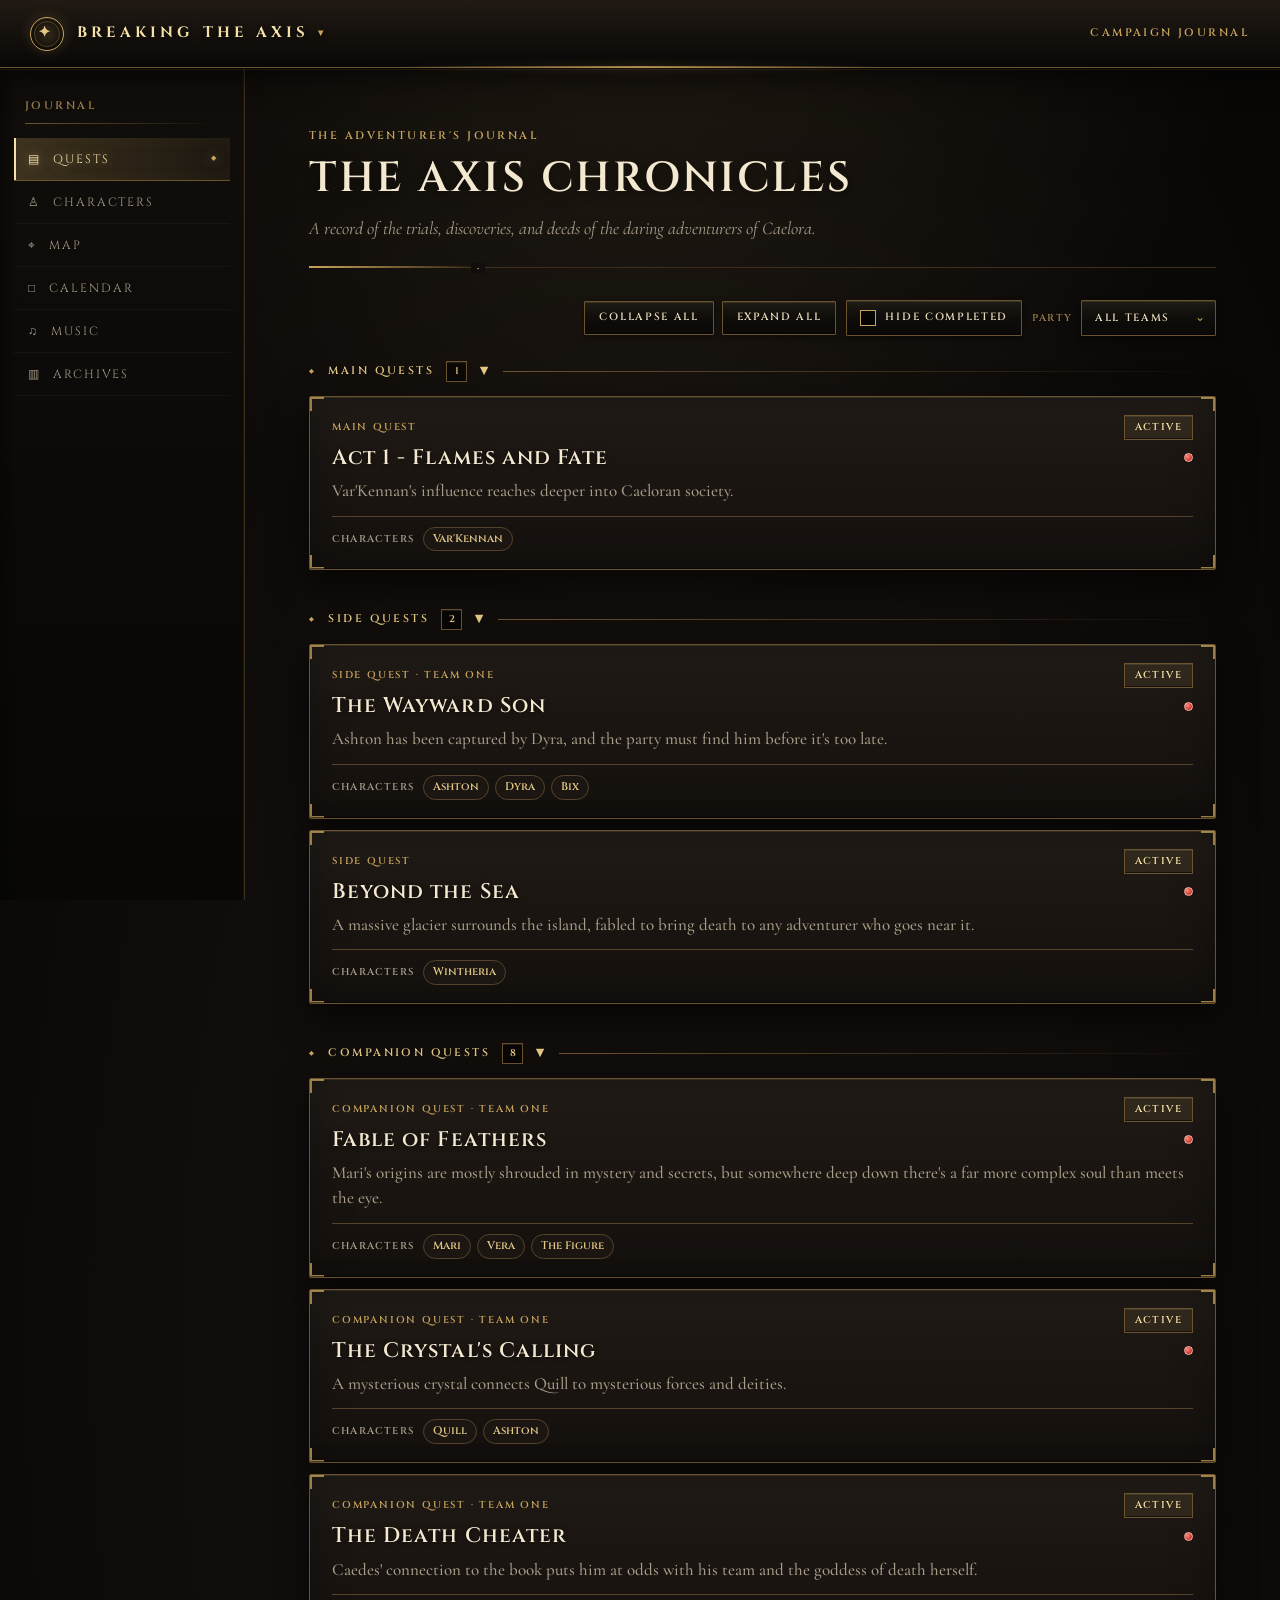
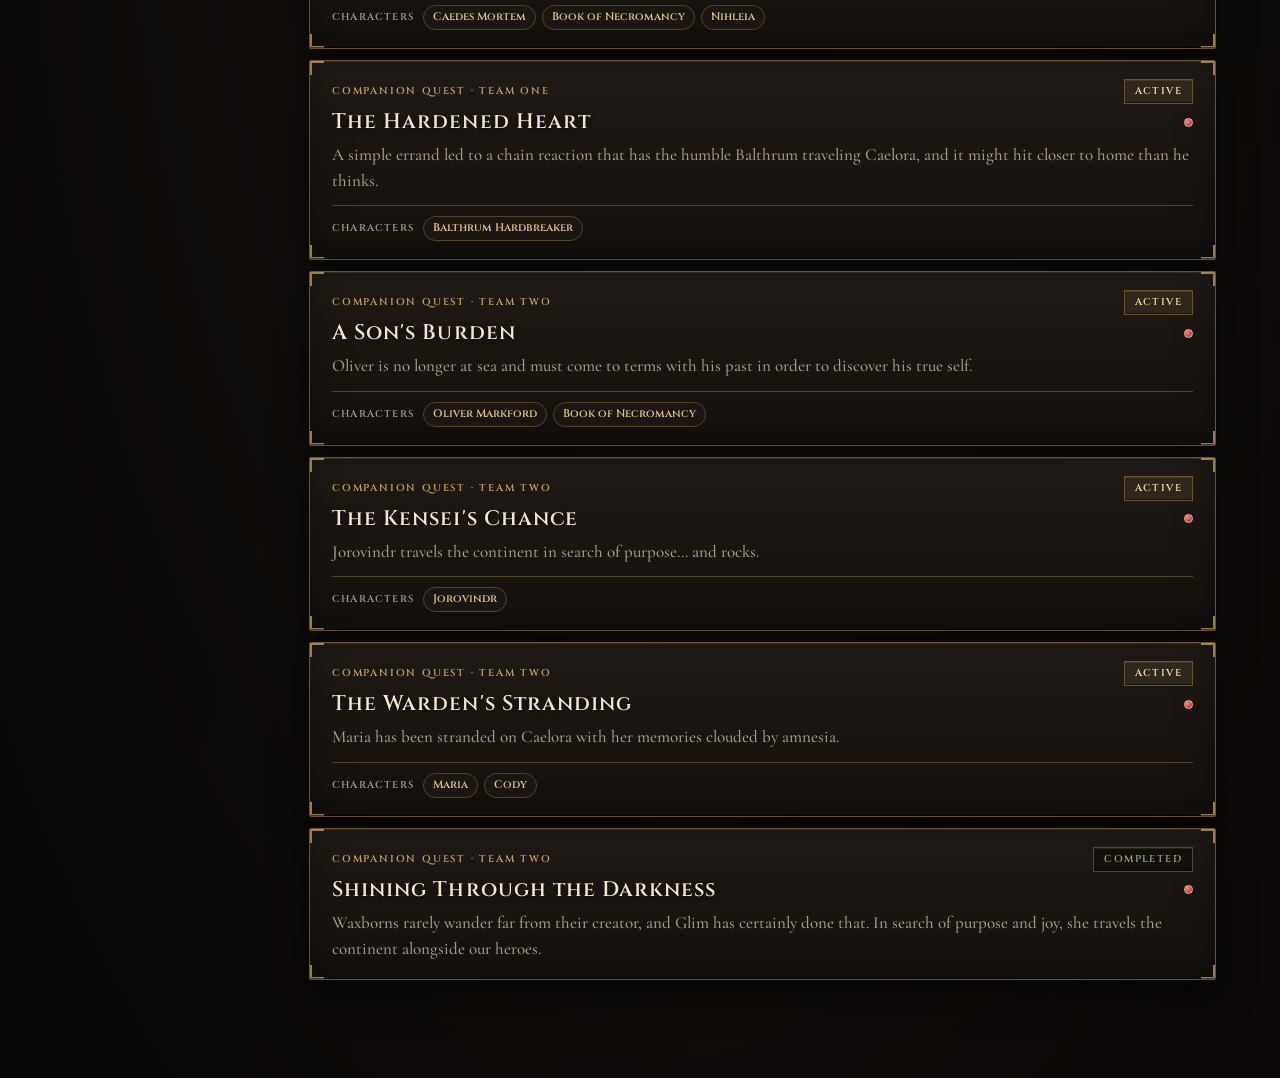
==== commit fef47ce7: "archives page" ====
--- a/index.html
+++ b/index.html
@@ -224,6 +224,16 @@
 
                 </button>
 
+                <button type="button" class="nav-item" data-page="archives">
+
+                    <span aria-hidden="true">
+                        ▥
+                    </span>
+
+                    Archives
+
+                </button>
+
             </aside>
 
 
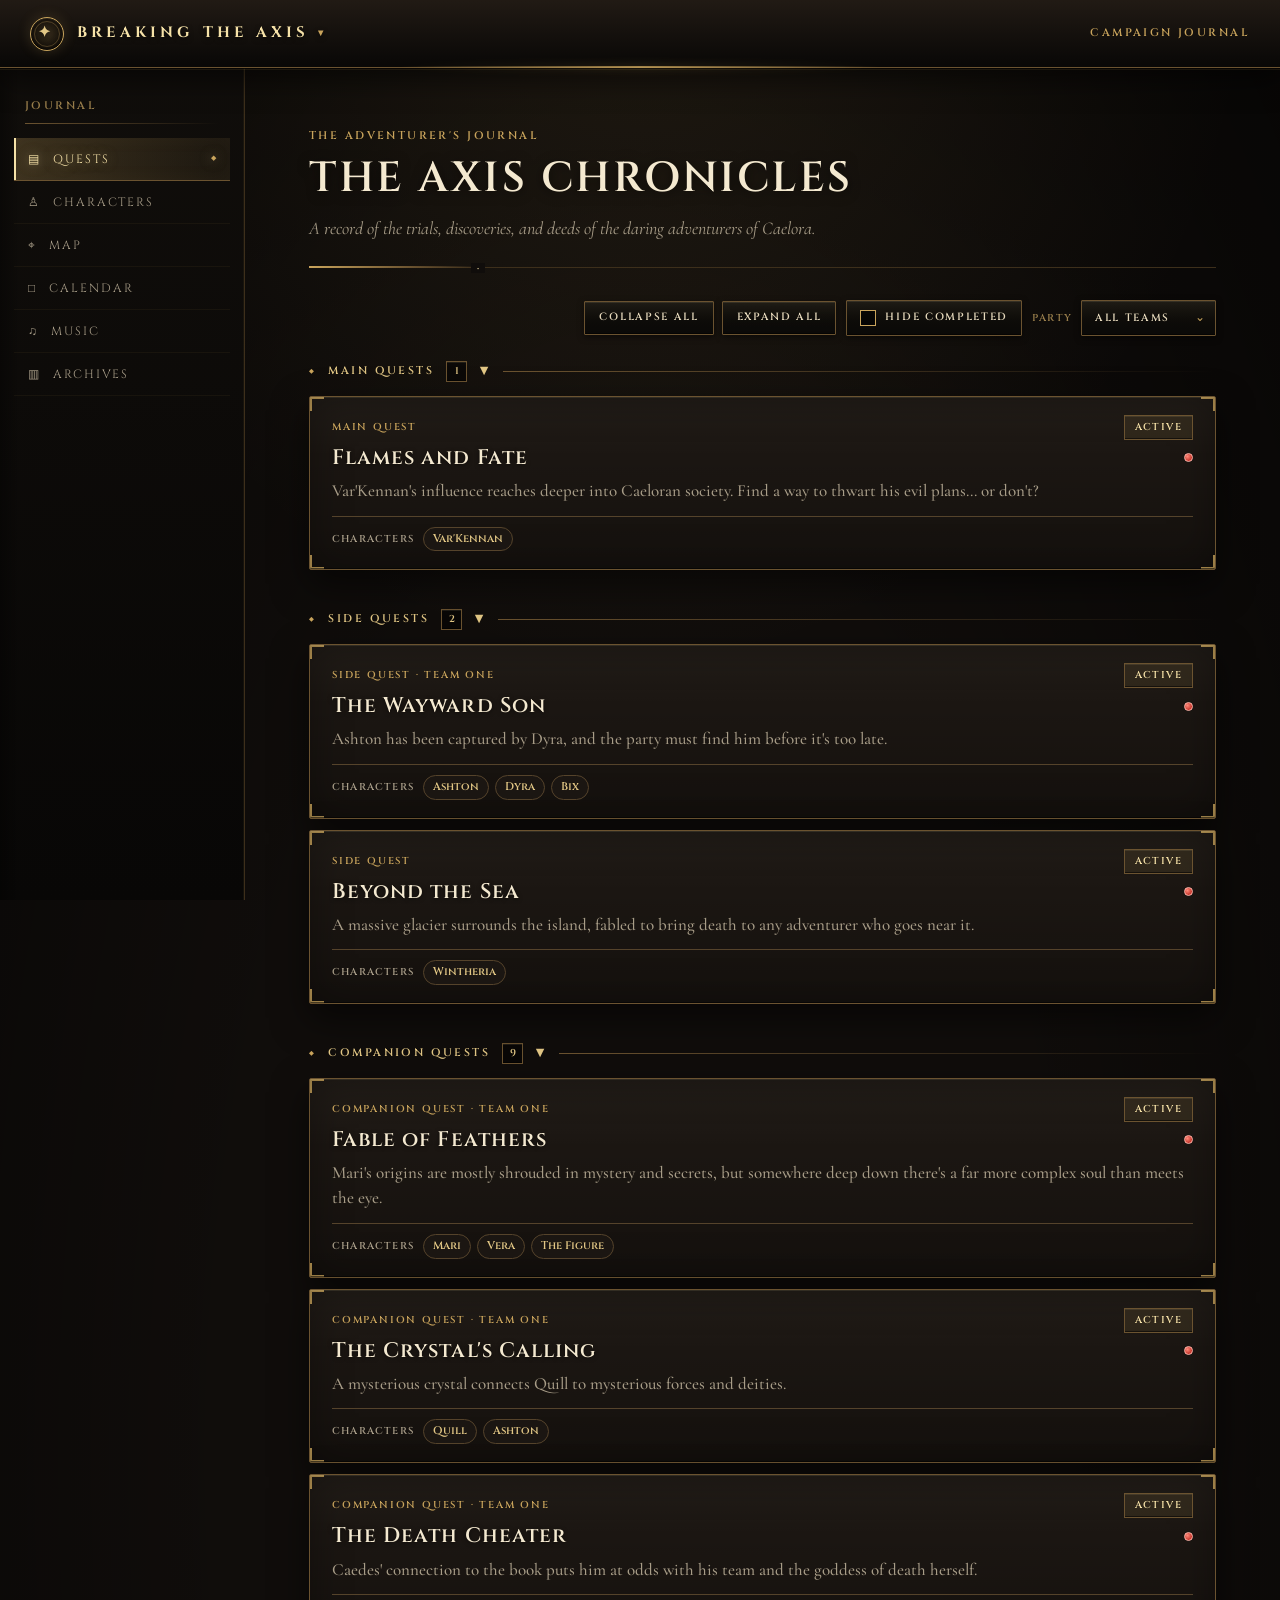
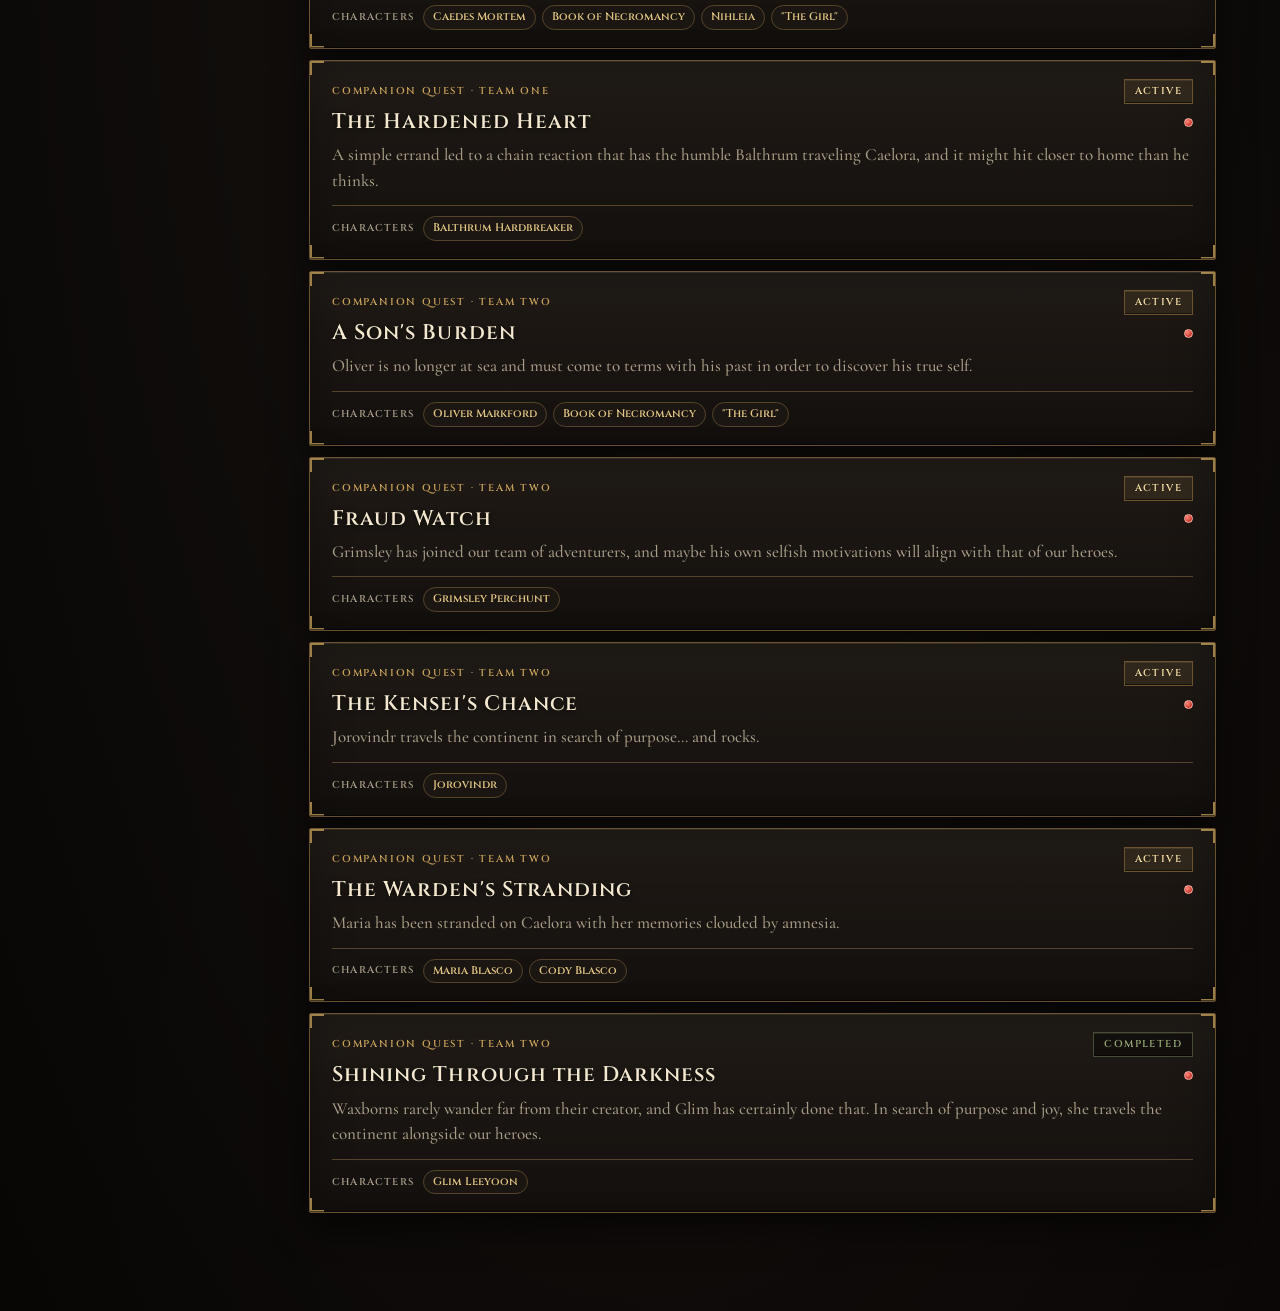
==== commit 9256ba37: "super select" ====
--- a/index.html
+++ b/index.html
@@ -140,7 +140,6 @@
                 </button>
 
 
-                <div class="campaign-switcher-menu" id="campaign-switcher-menu" role="menu" hidden></div>
 
             </div>
 
@@ -150,6 +149,33 @@
             </span>
 
         </header>
+
+
+        <!-- =================================================
+             CAMPAIGN LIBRARY OVERLAY
+             ================================================= -->
+
+        <section class="campaign-library" id="campaign-library" aria-labelledby="campaign-library-title"
+            aria-hidden="true" hidden>
+            <button class="campaign-library-backdrop" id="campaign-library-backdrop" type="button"
+                aria-label="Close campaign library"></button>
+            <div class="campaign-library-panel" role="dialog" aria-modal="true" aria-labelledby="campaign-library-title"
+                aria-describedby="campaign-library-description" tabindex="-1">
+                <button class="campaign-library-close" id="campaign-library-close" type="button"
+                    aria-label="Close campaign library">×</button>
+                <div class="campaign-library-ornament" aria-hidden="true">✦</div>
+                <p class="campaign-library-eyebrow">THE AXIS ARCHIVES</p>
+                <h1 id="campaign-library-title">Every world has a story.</h1>
+                <p class="campaign-library-description" id="campaign-library-description">Choose a journal to continue
+                    your journey.</p>
+                <div class="campaign-library-rule" aria-hidden="true"><span>✧</span></div>
+                <div class="campaign-library-grid" id="campaign-library-grid" aria-live="polite">
+                    <p class="campaign-library-loading">The archives are being opened…</p>
+                </div>
+                <p class="campaign-library-footer">CHOOSE YOUR CHRONICLE <span aria-hidden="true">·</span> RETURN
+                    WHENEVER YOU WISH</p>
+            </div>
+        </section>
 
 
         <!-- =================================================
--- a/css/style.css
+++ b/css/style.css
@@ -5131,6 +5131,7 @@
     width: 220px;
     min-width: 0;
     box-sizing: border-box;
+    height: auto;
 }
 
 .player-character-card {
@@ -5248,22 +5249,26 @@
 }
 
 .player-character-card .character-card-title {
-    display: block;
-    width: 100%;
-    max-width: 100%;
-    box-sizing: border-box;
-    margin: 0 0 0.3rem;
-    padding: 0 0.15rem 0 0;
-    font-weight: 700;
-    letter-spacing: -0.025em;
-    overflow-wrap: anywhere;
-    word-break: normal;
-    hyphens: auto;
-    font-size: 1rem;
-    line-height: 1.2;
+    margin: 0;
+    color: var(--gold-bright);
+    font-family: var(--font-display);
+    font-size: 15px;
+    font-weight: 600;
+    letter-spacing: 0.1em;
+    line-height: 1.25;
+    text-transform: uppercase;
     white-space: nowrap;
-    overflow: hidden;
-    text-overflow: ellipsis;
+    min-width: 0;
+}
+
+.player-character-card .character-card-title.shrunk {
+    font-size: 13px;
+    letter-spacing: 0.05em;
+    line-height: 1.25;
+
+    /* Preserve the same vertical space as the normal title */
+    padding-top: 1px;
+    padding-bottom: 2px;
 }
 
 .player-character-card .character-card-role {
@@ -5714,12 +5719,6 @@
 
 .topbar::after {
 
-    background:
-        linear-gradient(90deg,
-            transparent,
-            var(--gold),
-            transparent);
-
     filter:
         drop-shadow(0 0 4px color-mix(in srgb,
                 var(--gold) 60%,
@@ -5874,9 +5873,6 @@
             var(--accent-soft-24),
             var(--accent-soft));
 
-    border-bottom-color:
-        var(--gold-dark);
-
     box-shadow:
         inset 2px 0 var(--gold-bright),
 
@@ -5911,17 +5907,6 @@
 
         0 0 22px color-mix(in srgb,
             var(--gold) 8%,
-            transparent);
-}
-
-
-.page-heading::after,
-.characters-heading::after {
-
-    background:
-        linear-gradient(90deg,
-            var(--gold),
-            var(--gold-dark) 60%,
             transparent);
 }
 
@@ -6011,9 +5996,6 @@
             var(--accent-soft-10)),
 
         var(--surface-control-hover);
-
-    border-color:
-        var(--gold);
 }
 
 
@@ -6025,24 +6007,6 @@
 
     background:
         var(--accent-soft-10);
-}
-
-
-.quest-status.completed {
-
-    border-color:
-        color-mix(in srgb,
-            var(--success) 40%,
-            transparent);
-}
-
-
-.quest-status.failed {
-
-    border-color:
-        color-mix(in srgb,
-            var(--failure) 45%,
-            transparent);
 }
 
 
@@ -6059,31 +6023,6 @@
 }
 
 
-.character-card:hover {
-
-    box-shadow:
-        var(--bevel),
-        0 14px 30px rgba(0, 0, 0, 0.65),
-
-        0 0 24px color-mix(in srgb,
-            var(--gold) 18%,
-            transparent);
-}
-
-
-.character-card-image {
-
-    background:
-        radial-gradient(circle at center,
-            color-mix(in srgb,
-                var(--gold) 8%,
-                transparent),
-            transparent 65%),
-
-        var(--background-deep);
-}
-
-
 /* =========================================================
    MAP
    ========================================================= */
@@ -6094,9 +6033,6 @@
         color-mix(in srgb,
             var(--panel-dark) 92%,
             black 8%);
-
-    border-color:
-        var(--gold);
 }
 
 
@@ -6109,9 +6045,6 @@
             var(--panel-light) 94%,
             var(--gold) 6%);
 
-    border-color:
-        var(--gold-bright);
-
     box-shadow:
         var(--bevel),
 
@@ -6125,17 +6058,7 @@
 }
 
 
-.map-region-symbol {
-
-    color:
-        var(--gold);
-}
-
-
 .map-location-symbol {
-
-    background:
-        var(--gold);
 
     border-color:
         var(--gold-bright);
@@ -6193,12 +6116,6 @@
 
     color:
         var(--accent-ink);
-
-    background:
-        var(--gold-bright);
-
-    border-color:
-        var(--gold-bright);
 
     box-shadow:
         0 0 0 3px rgba(8, 6, 5, 0.8),
@@ -6252,18 +6169,12 @@
 
 .campaign-switcher-menu::before {
 
-    background:
-        var(--panel);
-
     border-color:
         var(--gold-dark);
 }
 
 
 .campaign-option {
-
-    color:
-        var(--muted);
 
     border-bottom-color:
         color-mix(in srgb,
@@ -6274,9 +6185,6 @@
 
 .campaign-option:hover {
 
-    color:
-        var(--gold-bright);
-
     background:
         linear-gradient(90deg,
             var(--accent-soft-16),
@@ -6286,9 +6194,6 @@
 
 .campaign-option.active {
 
-    color:
-        var(--gold-bright);
-
     background:
         linear-gradient(90deg,
             var(--accent-soft-16),
@@ -6296,8 +6201,249 @@
 }
 
 
-.campaign-option-marker {
-
-    color:
-        var(--gold);
-}
+/* =========================================================
+   MOBILE PLAYER CHARACTER GRID
+   ========================================================= */
+
+@media (max-width: 600px) {
+    .player-character-grid {
+        display: grid !important;
+        grid-template-columns: repeat(2, minmax(0, 1fr)) !important;
+        justify-content: stretch;
+        align-items: stretch;
+        width: 100%;
+        gap: 12px;
+    }
+
+    .player-character-grid>.player-character-card {
+        width: 100% !important;
+        max-width: none !important;
+        min-width: 0;
+        flex: none !important;
+        box-sizing: border-box;
+    }
+
+    .player-character-card .character-card-title.shrunk {
+        font-size: 11px;
+        padding-top: 2px;
+        padding-bottom: 3px;
+    }
+}
+
+/* =========================================================
+   CHARACTER SEARCH
+   ========================================================= */
+
+.character-search {
+    display: flex;
+    align-items: center;
+    gap: 12px;
+    width: 100%;
+    max-width: 620px;
+    margin: 28px 0;
+    padding: 0 16px;
+    box-sizing: border-box;
+
+    background: var(--panel-bg, rgba(20, 24, 30, 0.8));
+    border: 1px solid var(--border-color, rgba(255, 255, 255, 0.14));
+    border-radius: 10px;
+
+    transition: border-color 0.2s ease;
+}
+
+.character-search:focus-within {
+    border-color: var(--accent-color, #b8a078);
+}
+
+.character-search-icon {
+    flex-shrink: 0;
+    font-size: 24px;
+    opacity: 0.65;
+}
+
+.character-search input {
+    flex: 1;
+    width: 100%;
+    min-width: 0;
+    padding: 15px 0;
+
+    color: inherit;
+    background: transparent;
+    border: none;
+    outline: none;
+
+    font: inherit;
+    font-size: 0.95rem;
+}
+
+.character-search input::placeholder {
+    opacity: 0.55;
+}
+
+.character-search button {
+    flex-shrink: 0;
+    padding: 4px 8px;
+
+    color: inherit;
+    background: transparent;
+    border: none;
+    cursor: pointer;
+    font-size: 24px;
+}
+
+.character-search button[hidden],
+.character-search-empty[hidden],
+[data-character-id][hidden],
+.player-team[hidden],
+.character-category[hidden],
+.player-characters-section[hidden] {
+    display: none !important;
+}
+
+.character-search-empty {
+    margin: -12px 0 28px;
+    opacity: 0.7;
+    font-size: 0.9rem;
+}
+
+@media (max-width: 520px) {
+    .character-search {
+        max-width: none;
+        margin: 22px 0;
+        gap: 10px;
+    }
+
+    .character-search input {
+        font-size: 16px;
+    }
+}
+
+/* Hide the browser's default search-clear button */
+.character-search input::-webkit-search-cancel-button {
+    -webkit-appearance: none;
+    appearance: none;
+    display: none;
+}
+
+
+/* =========================================================
+   CAMPAIGN LIBRARY — GRAND ARCHIVE
+   ========================================================= */
+
+body.campaign-library-open { overflow: hidden; }
+
+.campaign-library[hidden] { display: none !important; }
+.campaign-library {
+    position: fixed;
+    inset: 0;
+    z-index: 10000;
+    display: grid;
+    place-items: center;
+    padding: clamp(12px, 3vw, 38px);
+    color: var(--text-bright, #f4e9d0);
+}
+.campaign-library-backdrop {
+    position: absolute; inset: 0; width: 100%; height: 100%;
+    border: 0; cursor: default;
+    background: radial-gradient(ellipse at 50% 20%, rgba(90, 62, 29, .32), transparent 55%),
+                rgba(5, 4, 3, .88);
+    backdrop-filter: blur(10px); -webkit-backdrop-filter: blur(10px);
+    animation: campaign-library-fade-in .22s ease both;
+}
+.campaign-library-panel {
+    position: relative; z-index: 1;
+    width: min(1060px, 100%); max-height: min(92vh, 940px); overflow-y: auto;
+    padding: clamp(25px, 5vw, 56px) clamp(16px, 4vw, 48px) 24px;
+    text-align: center;
+    background: linear-gradient(145deg, rgba(35, 27, 19, .985), rgba(12, 10, 8, .99) 70%);
+    border: 1px solid color-mix(in srgb, var(--gold, #c9a45c) 65%, transparent);
+    box-shadow: 0 28px 100px rgba(0,0,0,.75), inset 0 0 0 5px rgba(201,164,92,.035), inset 0 0 70px rgba(201,164,92,.035);
+    outline: none;
+    animation: campaign-library-rise .32s cubic-bezier(.2,.75,.25,1) both;
+}
+.campaign-library-panel::before, .campaign-library-panel::after {
+    content: ""; position: absolute; width: 34px; height: 34px; pointer-events: none; opacity: .8;
+    border-color: var(--gold, #c9a45c); border-style: solid;
+}
+.campaign-library-panel::before { top: 10px; left: 10px; border-width: 1px 0 0 1px; }
+.campaign-library-panel::after { right: 10px; bottom: 10px; border-width: 0 1px 1px 0; }
+.campaign-library-close {
+    position: absolute; top: 15px; right: 18px; width: 38px; height: 38px;
+    color: var(--muted, #a89d88); background: rgba(0,0,0,.22); border: 1px solid var(--border-light, #55432b);
+    font: 300 28px/1 sans-serif; cursor: pointer; transition: color .2s, border-color .2s, transform .2s;
+}
+.campaign-library-close:hover { color: var(--gold-bright, #f6e2a8); border-color: var(--gold, #c9a45c); transform: rotate(90deg); }
+.campaign-library-ornament { color: var(--gold, #c9a45c); font-size: 26px; line-height: 1; text-shadow: 0 0 22px rgba(201,164,92,.4); }
+.campaign-library-eyebrow, .campaign-library-footer {
+    color: var(--gold, #c9a45c); font-family: var(--font-label, serif); font-size: 10px; font-weight: 700;
+    letter-spacing: .28em; text-transform: uppercase;
+}
+.campaign-library-eyebrow { margin: 13px 0 10px; }
+.campaign-library-panel h1 {
+    margin: 0; color: var(--text-bright, #f4e9d0); font-family: var(--font-display, Georgia, serif);
+    font-size: clamp(28px, 4.4vw, 48px); font-weight: 500; letter-spacing: .015em; line-height: 1.15;
+    text-shadow: 0 3px 18px rgba(0,0,0,.7);
+}
+.campaign-library-description { margin: 12px 0 0; color: var(--muted, #a89d88); font-family: var(--font-body, Georgia, serif); font-size: 14px; font-style: italic; }
+.campaign-library-rule { display: flex; align-items: center; gap: 13px; width: min(330px, 65%); margin: 24px auto 28px; color: var(--gold, #c9a45c); }
+.campaign-library-rule::before, .campaign-library-rule::after { content: ""; height: 1px; flex: 1; background: linear-gradient(90deg, transparent, var(--gold-dark, #6b5330)); }
+.campaign-library-rule::after { background: linear-gradient(90deg, var(--gold-dark, #6b5330), transparent); }
+.campaign-library-grid { display: grid; grid-template-columns: repeat(auto-fit, minmax(min(100%, 245px), 1fr)); gap: 18px; text-align: left; }
+.campaign-library-loading { grid-column: 1 / -1; padding: 35px 0; color: var(--muted, #a89d88); text-align: center; font-style: italic; }
+.campaign-volume {
+    --volume-accent: var(--gold, #c9a45c);
+    display: flex; flex-direction: column; min-width: 0; padding: 0; overflow: hidden;
+    color: inherit; text-align: left; cursor: pointer;
+    background: linear-gradient(160deg, rgba(255,255,255,.025), transparent 45%), #100d0b;
+    border: 1px solid color-mix(in srgb, var(--volume-accent) 36%, #211a12);
+    box-shadow: inset 0 0 0 3px rgba(255,255,255,.012), 0 8px 24px rgba(0,0,0,.2);
+    transition: transform .24s ease, border-color .24s ease, box-shadow .24s ease;
+    animation: campaign-library-card-in .4s both; animation-delay: calc(var(--volume-index, 0) * 65ms);
+}
+.campaign-volume:hover, .campaign-volume:focus-visible {
+    transform: translateY(-5px); border-color: var(--volume-accent);
+    box-shadow: 0 13px 32px rgba(0,0,0,.4), 0 0 24px color-mix(in srgb, var(--volume-accent) 12%, transparent); outline: none;
+}
+.campaign-volume.is-current { border-color: color-mix(in srgb, var(--volume-accent) 75%, transparent); }
+.campaign-volume-art {
+    position: relative; display: grid; place-items: center; aspect-ratio: 16 / 9; overflow: hidden;
+    background-color: #17110c; background-position: center; background-size: cover;
+    border-bottom: 1px solid color-mix(in srgb, var(--volume-accent) 42%, transparent);
+}
+.campaign-volume-art.no-art { background: radial-gradient(ellipse at 50% 40%, color-mix(in srgb, var(--volume-accent) 22%, #17110c), #090807 75%); }
+.campaign-volume-art.has-art { background-position: center 35%; }
+.campaign-volume-art-wash { position: absolute; inset: 0; background: linear-gradient(180deg, rgba(0,0,0,.04), rgba(7,5,4,.24) 45%, rgba(7,5,4,.85)); transition: background .25s; }
+.campaign-volume:hover .campaign-volume-art-wash { background: linear-gradient(180deg, color-mix(in srgb, var(--volume-accent) 12%, transparent), rgba(7,5,4,.08) 45%, rgba(7,5,4,.78)); }
+.campaign-volume-sigil { position: absolute; top: 50%; left: 50%; transform: translate(-50%,-50%); color: var(--volume-accent); font-size: 34px; text-shadow: 0 2px 15px #000, 0 0 22px color-mix(in srgb, var(--volume-accent) 55%, transparent); opacity: .92; }
+.campaign-volume-current { position: absolute; right: 10px; top: 10px; padding: 5px 7px; color: #f4e9d0; background: rgba(8,6,5,.78); border: 1px solid color-mix(in srgb, var(--volume-accent) 60%, transparent); font-size: 8px; font-weight: 800; letter-spacing: .13em; }
+.campaign-volume-copy { display: flex; flex: 1; flex-direction: column; align-items: flex-start; padding: 17px 17px 16px; }
+.campaign-volume-kicker { color: var(--volume-accent); font-size: 9px; font-weight: 800; letter-spacing: .22em; text-transform: uppercase; }
+.campaign-volume-title { display: block; margin-top: 7px; color: var(--text-bright, #f4e9d0); font-family: var(--font-display, Georgia, serif); font-size: clamp(18px, 2vw, 22px); line-height: 1.2; }
+.campaign-volume-description { display: block; min-height: 3.3em; margin-top: 9px; color: var(--muted, #a89d88); font-family: var(--font-body, Georgia, serif); font-size: 12px; line-height: 1.6; }
+.campaign-volume-enter { display: flex; justify-content: space-between; align-items: center; gap: 10px; width: 100%; margin-top: 17px; padding-top: 12px; color: var(--volume-accent); border-top: 1px solid color-mix(in srgb, var(--volume-accent) 20%, transparent); font-size: 9px; font-weight: 800; letter-spacing: .16em; }
+.campaign-volume-enter span { font-size: 14px; transition: transform .2s; }
+.campaign-volume:hover .campaign-volume-enter span { transform: translate(3px,-2px); }
+.campaign-library-footer { margin: 26px 0 0; color: var(--muted-dark, #70675a); font-size: 8px; letter-spacing: .2em; }
+.campaign-library-footer span { padding: 0 8px; color: var(--gold, #c9a45c); }
+@keyframes campaign-library-fade-in { from { opacity: 0; } to { opacity: 1; } }
+@keyframes campaign-library-rise { from { opacity: 0; transform: translateY(12px) scale(.99); } to { opacity: 1; transform: translateY(0) scale(1); } }
+@keyframes campaign-library-card-in { from { opacity: 0; transform: translateY(8px); } to { opacity: 1; transform: translateY(0); } }
+@media (max-width: 600px) {
+    .campaign-library { padding: 8px; }
+    .campaign-library-panel { max-height: 96vh; padding: 34px 14px 18px; }
+    .campaign-library-close { top: 8px; right: 8px; width: 32px; height: 32px; }
+    .campaign-library-rule { margin: 18px auto 20px; }
+    .campaign-library-grid { grid-template-columns: 1fr; gap: 12px; }
+    .campaign-volume { display: grid; grid-template-columns: minmax(105px, 38%) minmax(0,1fr); }
+    .campaign-volume-art { height: 100%; min-height: 150px; aspect-ratio: auto; border-bottom: 0; border-right: 1px solid color-mix(in srgb, var(--volume-accent) 42%, transparent); }
+    .campaign-volume-sigil { font-size: 27px; }
+    .campaign-volume-copy { padding: 13px 12px; }
+    .campaign-volume-title { font-size: 17px; }
+    .campaign-volume-description { min-height: 0; margin-top: 6px; font-size: 11px; }
+    .campaign-volume-enter { margin-top: 11px; padding-top: 9px; font-size: 8px; }
+    .campaign-library-footer { line-height: 1.8; }
+}
+@media (prefers-reduced-motion: reduce) {
+    .campaign-library-backdrop, .campaign-library-panel, .campaign-volume { animation: none !important; }
+    .campaign-volume, .campaign-library-close, .campaign-volume-enter span { transition: none !important; }
+}
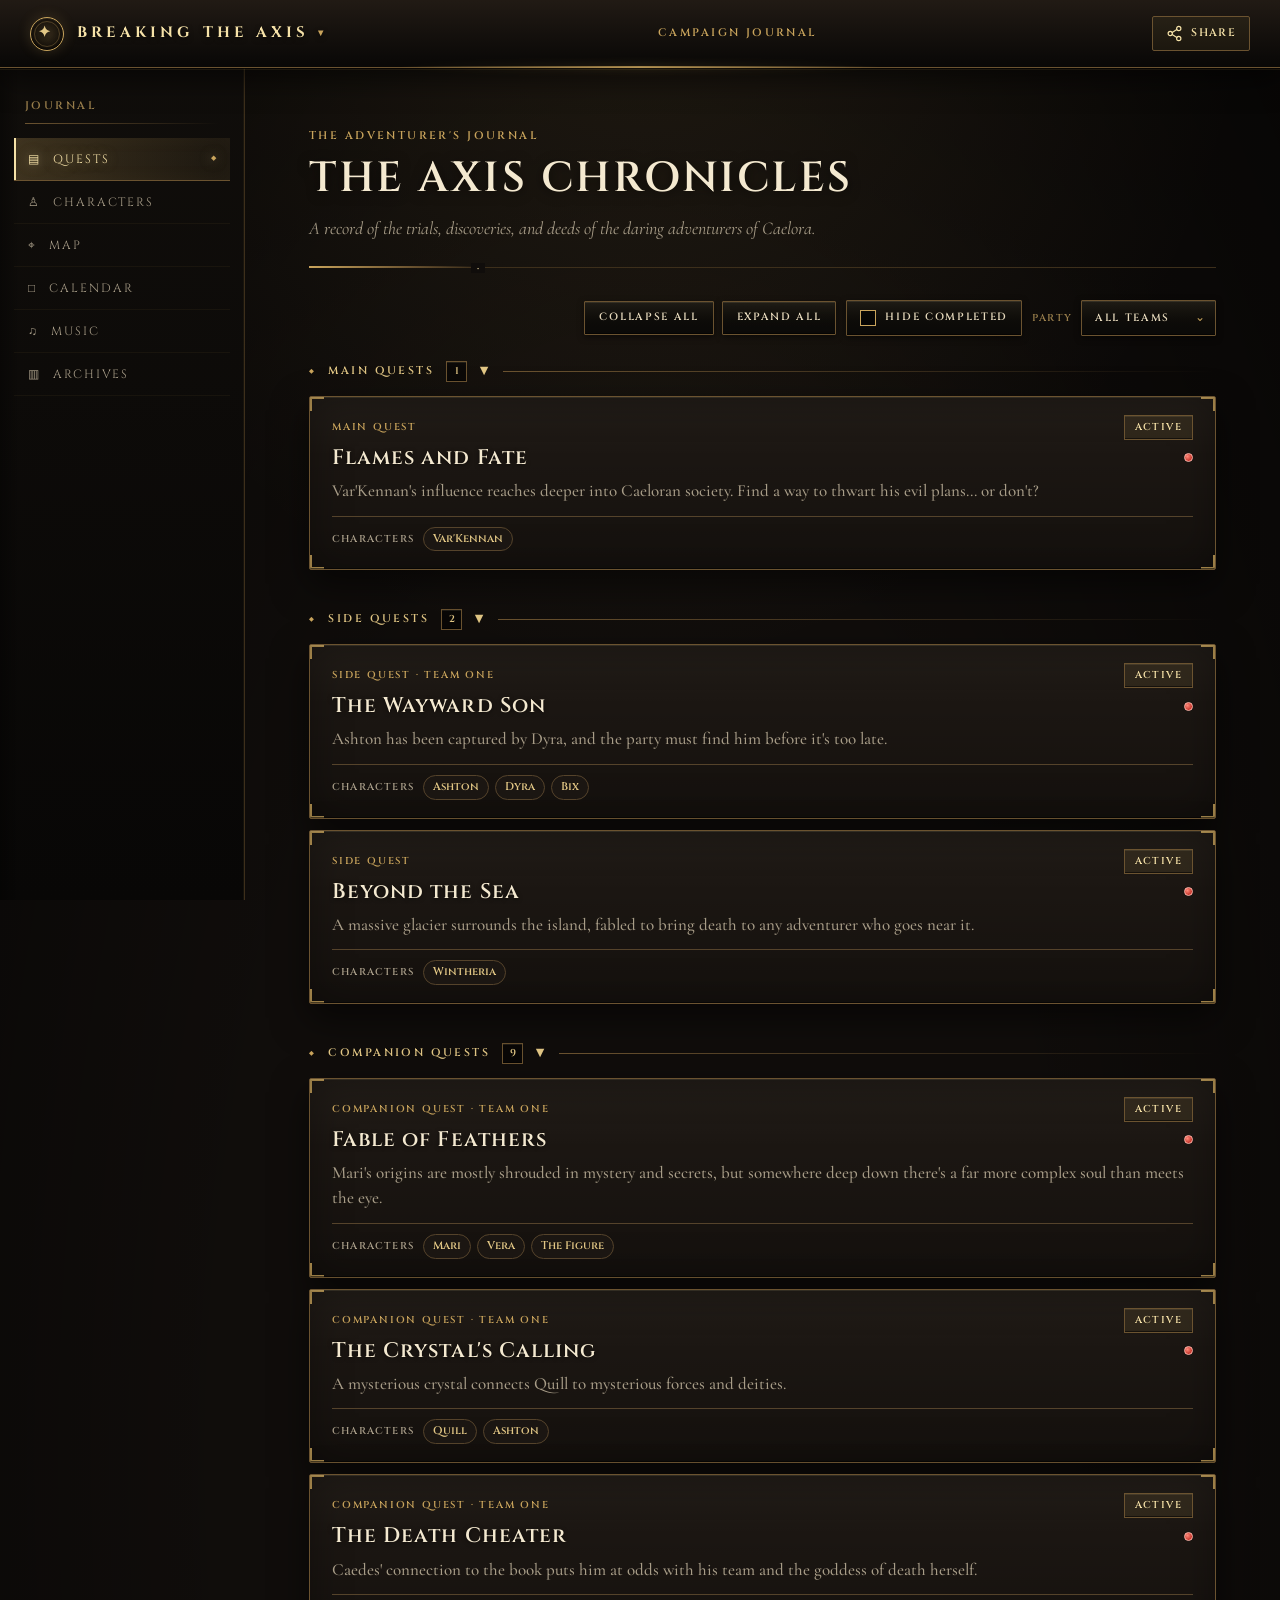
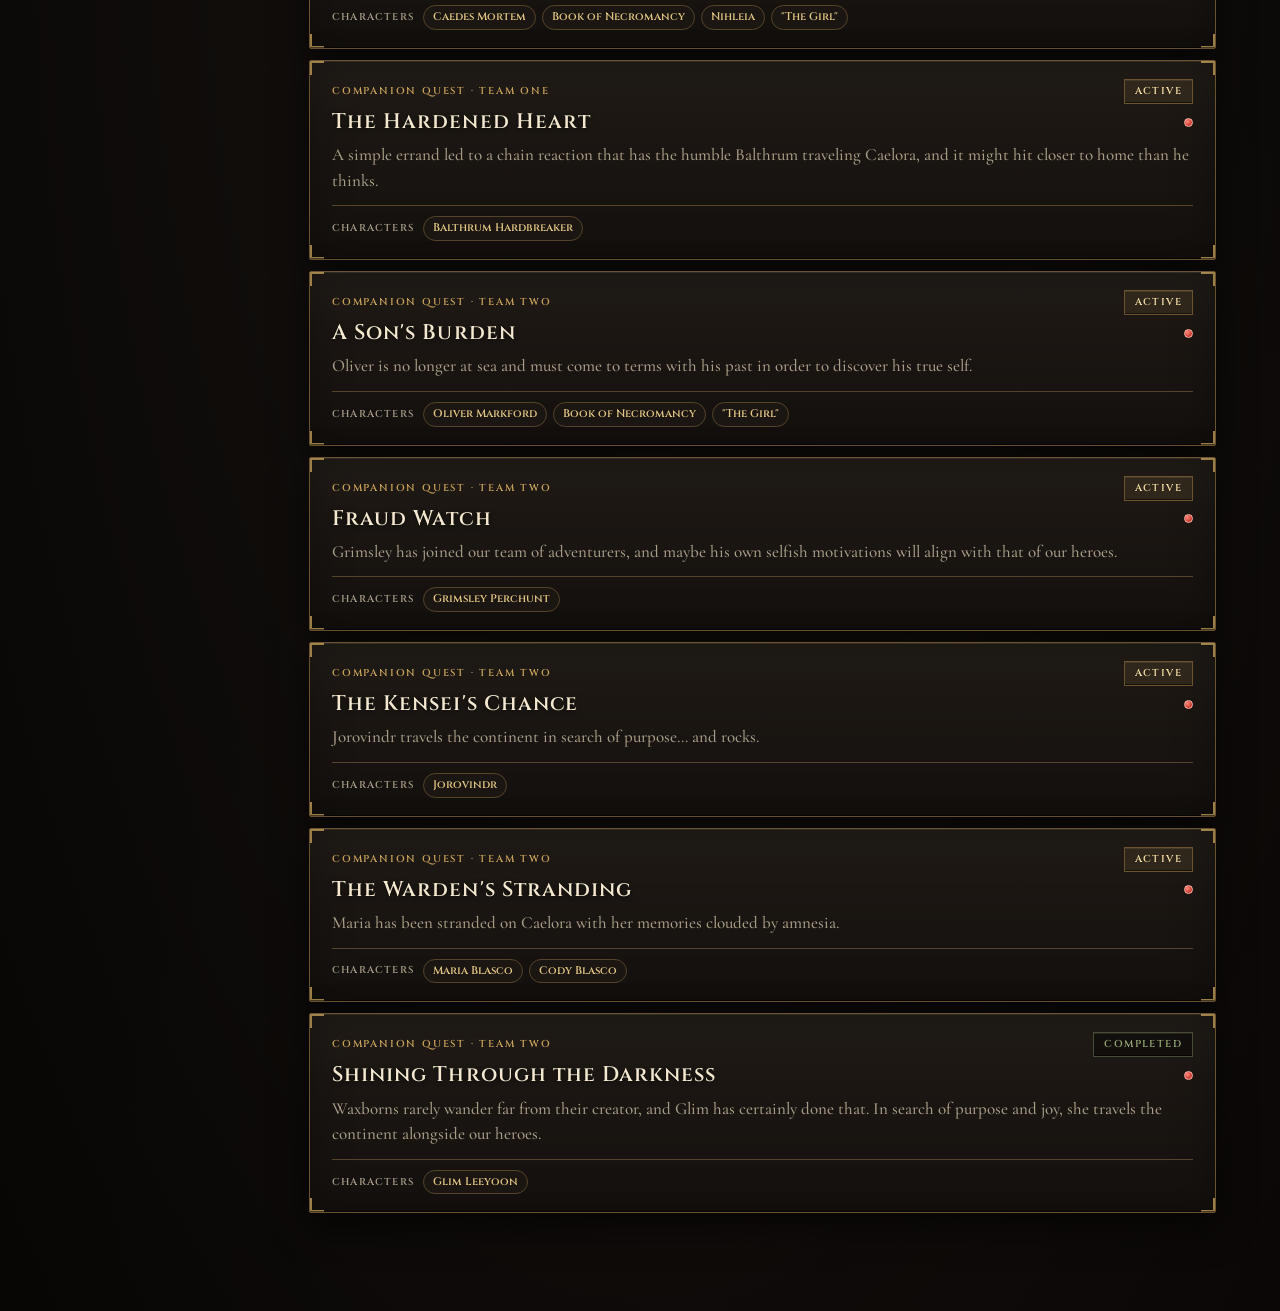
==== commit 45c9e533: "sharing feature" ====
--- a/index.html
+++ b/index.html
@@ -147,6 +147,20 @@
             <span id="campaign-header-label" class="header-label">
                 CAMPAIGN JOURNAL
             </span>
+
+            <button type="button" class="share-button" id="campaign-share-button" aria-label="Share this campaign"
+                title="Share this campaign">
+                <svg viewBox="0 0 24 24" width="17" height="17" fill="none" stroke="currentColor" stroke-width="1.7"
+                    stroke-linecap="round" stroke-linejoin="round" aria-hidden="true">
+                    <circle cx="18" cy="5" r="3"></circle>
+                    <circle cx="6" cy="12" r="3"></circle>
+                    <circle cx="18" cy="19" r="3"></circle>
+                    <path d="m8.7 10.5 6.6-4"></path>
+                    <path d="m8.7 13.5 6.6 4"></path>
+                </svg>
+                <span>Share</span>
+            </button>
+
 
         </header>
 
--- a/css/style.css
+++ b/css/style.css
@@ -6330,9 +6330,14 @@
    CAMPAIGN LIBRARY — GRAND ARCHIVE
    ========================================================= */
 
-body.campaign-library-open { overflow: hidden; }
-
-.campaign-library[hidden] { display: none !important; }
+body.campaign-library-open {
+    overflow: hidden;
+}
+
+.campaign-library[hidden] {
+    display: none !important;
+}
+
 .campaign-library {
     position: fixed;
     inset: 0;
@@ -6342,108 +6347,481 @@
     padding: clamp(12px, 3vw, 38px);
     color: var(--text-bright, #f4e9d0);
 }
+
 .campaign-library-backdrop {
-    position: absolute; inset: 0; width: 100%; height: 100%;
-    border: 0; cursor: default;
+    position: absolute;
+    inset: 0;
+    width: 100%;
+    height: 100%;
+    border: 0;
+    cursor: default;
     background: radial-gradient(ellipse at 50% 20%, rgba(90, 62, 29, .32), transparent 55%),
-                rgba(5, 4, 3, .88);
-    backdrop-filter: blur(10px); -webkit-backdrop-filter: blur(10px);
+        rgba(5, 4, 3, .88);
+    backdrop-filter: blur(10px);
+    -webkit-backdrop-filter: blur(10px);
     animation: campaign-library-fade-in .22s ease both;
 }
+
 .campaign-library-panel {
-    position: relative; z-index: 1;
-    width: min(1060px, 100%); max-height: min(92vh, 940px); overflow-y: auto;
+    position: relative;
+    z-index: 1;
+    width: min(1060px, 100%);
+    max-height: min(92vh, 940px);
+    overflow-y: auto;
     padding: clamp(25px, 5vw, 56px) clamp(16px, 4vw, 48px) 24px;
     text-align: center;
     background: linear-gradient(145deg, rgba(35, 27, 19, .985), rgba(12, 10, 8, .99) 70%);
     border: 1px solid color-mix(in srgb, var(--gold, #c9a45c) 65%, transparent);
-    box-shadow: 0 28px 100px rgba(0,0,0,.75), inset 0 0 0 5px rgba(201,164,92,.035), inset 0 0 70px rgba(201,164,92,.035);
+    box-shadow: 0 28px 100px rgba(0, 0, 0, .75), inset 0 0 0 5px rgba(201, 164, 92, .035), inset 0 0 70px rgba(201, 164, 92, .035);
     outline: none;
-    animation: campaign-library-rise .32s cubic-bezier(.2,.75,.25,1) both;
-}
-.campaign-library-panel::before, .campaign-library-panel::after {
-    content: ""; position: absolute; width: 34px; height: 34px; pointer-events: none; opacity: .8;
-    border-color: var(--gold, #c9a45c); border-style: solid;
-}
-.campaign-library-panel::before { top: 10px; left: 10px; border-width: 1px 0 0 1px; }
-.campaign-library-panel::after { right: 10px; bottom: 10px; border-width: 0 1px 1px 0; }
+    animation: campaign-library-rise .32s cubic-bezier(.2, .75, .25, 1) both;
+}
+
+.campaign-library-panel::before,
+.campaign-library-panel::after {
+    content: "";
+    position: absolute;
+    width: 34px;
+    height: 34px;
+    pointer-events: none;
+    opacity: .8;
+    border-color: var(--gold, #c9a45c);
+    border-style: solid;
+}
+
+.campaign-library-panel::before {
+    top: 10px;
+    left: 10px;
+    border-width: 1px 0 0 1px;
+}
+
+.campaign-library-panel::after {
+    right: 10px;
+    bottom: 10px;
+    border-width: 0 1px 1px 0;
+}
+
 .campaign-library-close {
-    position: absolute; top: 15px; right: 18px; width: 38px; height: 38px;
-    color: var(--muted, #a89d88); background: rgba(0,0,0,.22); border: 1px solid var(--border-light, #55432b);
-    font: 300 28px/1 sans-serif; cursor: pointer; transition: color .2s, border-color .2s, transform .2s;
-}
-.campaign-library-close:hover { color: var(--gold-bright, #f6e2a8); border-color: var(--gold, #c9a45c); transform: rotate(90deg); }
-.campaign-library-ornament { color: var(--gold, #c9a45c); font-size: 26px; line-height: 1; text-shadow: 0 0 22px rgba(201,164,92,.4); }
-.campaign-library-eyebrow, .campaign-library-footer {
-    color: var(--gold, #c9a45c); font-family: var(--font-label, serif); font-size: 10px; font-weight: 700;
-    letter-spacing: .28em; text-transform: uppercase;
-}
-.campaign-library-eyebrow { margin: 13px 0 10px; }
+    position: absolute;
+    top: 15px;
+    right: 18px;
+    width: 38px;
+    height: 38px;
+    color: var(--muted, #a89d88);
+    background: rgba(0, 0, 0, .22);
+    border: 1px solid var(--border-light, #55432b);
+    font: 300 28px/1 sans-serif;
+    cursor: pointer;
+    transition: color .2s, border-color .2s, transform .2s;
+}
+
+.campaign-library-close:hover {
+    color: var(--gold-bright, #f6e2a8);
+    border-color: var(--gold, #c9a45c);
+    transform: rotate(90deg);
+}
+
+.campaign-library-ornament {
+    color: var(--gold, #c9a45c);
+    font-size: 26px;
+    line-height: 1;
+    text-shadow: 0 0 22px rgba(201, 164, 92, .4);
+}
+
+.campaign-library-eyebrow,
+.campaign-library-footer {
+    color: var(--gold, #c9a45c);
+    font-family: var(--font-label, serif);
+    font-size: 10px;
+    font-weight: 700;
+    letter-spacing: .28em;
+    text-transform: uppercase;
+}
+
+.campaign-library-eyebrow {
+    margin: 13px 0 10px;
+}
+
 .campaign-library-panel h1 {
-    margin: 0; color: var(--text-bright, #f4e9d0); font-family: var(--font-display, Georgia, serif);
-    font-size: clamp(28px, 4.4vw, 48px); font-weight: 500; letter-spacing: .015em; line-height: 1.15;
-    text-shadow: 0 3px 18px rgba(0,0,0,.7);
-}
-.campaign-library-description { margin: 12px 0 0; color: var(--muted, #a89d88); font-family: var(--font-body, Georgia, serif); font-size: 14px; font-style: italic; }
-.campaign-library-rule { display: flex; align-items: center; gap: 13px; width: min(330px, 65%); margin: 24px auto 28px; color: var(--gold, #c9a45c); }
-.campaign-library-rule::before, .campaign-library-rule::after { content: ""; height: 1px; flex: 1; background: linear-gradient(90deg, transparent, var(--gold-dark, #6b5330)); }
-.campaign-library-rule::after { background: linear-gradient(90deg, var(--gold-dark, #6b5330), transparent); }
-.campaign-library-grid { display: grid; grid-template-columns: repeat(auto-fit, minmax(min(100%, 245px), 1fr)); gap: 18px; text-align: left; }
-.campaign-library-loading { grid-column: 1 / -1; padding: 35px 0; color: var(--muted, #a89d88); text-align: center; font-style: italic; }
+    margin: 0;
+    color: var(--text-bright, #f4e9d0);
+    font-family: var(--font-display, Georgia, serif);
+    font-size: clamp(28px, 4.4vw, 48px);
+    font-weight: 500;
+    letter-spacing: .015em;
+    line-height: 1.15;
+    text-shadow: 0 3px 18px rgba(0, 0, 0, .7);
+}
+
+.campaign-library-description {
+    margin: 12px 0 0;
+    color: var(--muted, #a89d88);
+    font-family: var(--font-body, Georgia, serif);
+    font-size: 14px;
+    font-style: italic;
+}
+
+.campaign-library-rule {
+    display: flex;
+    align-items: center;
+    gap: 13px;
+    width: min(330px, 65%);
+    margin: 24px auto 28px;
+    color: var(--gold, #c9a45c);
+}
+
+.campaign-library-rule::before,
+.campaign-library-rule::after {
+    content: "";
+    height: 1px;
+    flex: 1;
+    background: linear-gradient(90deg, transparent, var(--gold-dark, #6b5330));
+}
+
+.campaign-library-rule::after {
+    background: linear-gradient(90deg, var(--gold-dark, #6b5330), transparent);
+}
+
+.campaign-library-grid {
+    display: grid;
+    grid-template-columns: repeat(auto-fit, minmax(min(100%, 245px), 1fr));
+    gap: 18px;
+    text-align: left;
+}
+
+.campaign-library-loading {
+    grid-column: 1 / -1;
+    padding: 35px 0;
+    color: var(--muted, #a89d88);
+    text-align: center;
+    font-style: italic;
+}
+
 .campaign-volume {
     --volume-accent: var(--gold, #c9a45c);
-    display: flex; flex-direction: column; min-width: 0; padding: 0; overflow: hidden;
-    color: inherit; text-align: left; cursor: pointer;
-    background: linear-gradient(160deg, rgba(255,255,255,.025), transparent 45%), #100d0b;
+    display: flex;
+    flex-direction: column;
+    min-width: 0;
+    padding: 0;
+    overflow: hidden;
+    color: inherit;
+    text-align: left;
+    cursor: pointer;
+    background: linear-gradient(160deg, rgba(255, 255, 255, .025), transparent 45%), #100d0b;
     border: 1px solid color-mix(in srgb, var(--volume-accent) 36%, #211a12);
-    box-shadow: inset 0 0 0 3px rgba(255,255,255,.012), 0 8px 24px rgba(0,0,0,.2);
+    box-shadow: inset 0 0 0 3px rgba(255, 255, 255, .012), 0 8px 24px rgba(0, 0, 0, .2);
     transition: transform .24s ease, border-color .24s ease, box-shadow .24s ease;
-    animation: campaign-library-card-in .4s both; animation-delay: calc(var(--volume-index, 0) * 65ms);
-}
-.campaign-volume:hover, .campaign-volume:focus-visible {
-    transform: translateY(-5px); border-color: var(--volume-accent);
-    box-shadow: 0 13px 32px rgba(0,0,0,.4), 0 0 24px color-mix(in srgb, var(--volume-accent) 12%, transparent); outline: none;
-}
-.campaign-volume.is-current { border-color: color-mix(in srgb, var(--volume-accent) 75%, transparent); }
+    animation: campaign-library-card-in .4s both;
+    animation-delay: calc(var(--volume-index, 0) * 65ms);
+}
+
+.campaign-volume:hover,
+.campaign-volume:focus-visible {
+    transform: translateY(-5px);
+    border-color: var(--volume-accent);
+    box-shadow: 0 13px 32px rgba(0, 0, 0, .4), 0 0 24px color-mix(in srgb, var(--volume-accent) 12%, transparent);
+    outline: none;
+}
+
+.campaign-volume.is-current {
+    border-color: color-mix(in srgb, var(--volume-accent) 75%, transparent);
+}
+
 .campaign-volume-art {
-    position: relative; display: grid; place-items: center; aspect-ratio: 16 / 9; overflow: hidden;
-    background-color: #17110c; background-position: center; background-size: cover;
+    position: relative;
+    display: grid;
+    place-items: center;
+    aspect-ratio: 16 / 9;
+    overflow: hidden;
+    background-color: #17110c;
+    background-position: center;
+    background-size: cover;
     border-bottom: 1px solid color-mix(in srgb, var(--volume-accent) 42%, transparent);
 }
-.campaign-volume-art.no-art { background: radial-gradient(ellipse at 50% 40%, color-mix(in srgb, var(--volume-accent) 22%, #17110c), #090807 75%); }
-.campaign-volume-art.has-art { background-position: center 35%; }
-.campaign-volume-art-wash { position: absolute; inset: 0; background: linear-gradient(180deg, rgba(0,0,0,.04), rgba(7,5,4,.24) 45%, rgba(7,5,4,.85)); transition: background .25s; }
-.campaign-volume:hover .campaign-volume-art-wash { background: linear-gradient(180deg, color-mix(in srgb, var(--volume-accent) 12%, transparent), rgba(7,5,4,.08) 45%, rgba(7,5,4,.78)); }
-.campaign-volume-sigil { position: absolute; top: 50%; left: 50%; transform: translate(-50%,-50%); color: var(--volume-accent); font-size: 34px; text-shadow: 0 2px 15px #000, 0 0 22px color-mix(in srgb, var(--volume-accent) 55%, transparent); opacity: .92; }
-.campaign-volume-current { position: absolute; right: 10px; top: 10px; padding: 5px 7px; color: #f4e9d0; background: rgba(8,6,5,.78); border: 1px solid color-mix(in srgb, var(--volume-accent) 60%, transparent); font-size: 8px; font-weight: 800; letter-spacing: .13em; }
-.campaign-volume-copy { display: flex; flex: 1; flex-direction: column; align-items: flex-start; padding: 17px 17px 16px; }
-.campaign-volume-kicker { color: var(--volume-accent); font-size: 9px; font-weight: 800; letter-spacing: .22em; text-transform: uppercase; }
-.campaign-volume-title { display: block; margin-top: 7px; color: var(--text-bright, #f4e9d0); font-family: var(--font-display, Georgia, serif); font-size: clamp(18px, 2vw, 22px); line-height: 1.2; }
-.campaign-volume-description { display: block; min-height: 3.3em; margin-top: 9px; color: var(--muted, #a89d88); font-family: var(--font-body, Georgia, serif); font-size: 12px; line-height: 1.6; }
-.campaign-volume-enter { display: flex; justify-content: space-between; align-items: center; gap: 10px; width: 100%; margin-top: 17px; padding-top: 12px; color: var(--volume-accent); border-top: 1px solid color-mix(in srgb, var(--volume-accent) 20%, transparent); font-size: 9px; font-weight: 800; letter-spacing: .16em; }
-.campaign-volume-enter span { font-size: 14px; transition: transform .2s; }
-.campaign-volume:hover .campaign-volume-enter span { transform: translate(3px,-2px); }
-.campaign-library-footer { margin: 26px 0 0; color: var(--muted-dark, #70675a); font-size: 8px; letter-spacing: .2em; }
-.campaign-library-footer span { padding: 0 8px; color: var(--gold, #c9a45c); }
-@keyframes campaign-library-fade-in { from { opacity: 0; } to { opacity: 1; } }
-@keyframes campaign-library-rise { from { opacity: 0; transform: translateY(12px) scale(.99); } to { opacity: 1; transform: translateY(0) scale(1); } }
-@keyframes campaign-library-card-in { from { opacity: 0; transform: translateY(8px); } to { opacity: 1; transform: translateY(0); } }
+
+.campaign-volume-art.no-art {
+    background: radial-gradient(ellipse at 50% 40%, color-mix(in srgb, var(--volume-accent) 22%, #17110c), #090807 75%);
+}
+
+.campaign-volume-art.has-art {
+    background-position: center 35%;
+}
+
+.campaign-volume-art-wash {
+    position: absolute;
+    inset: 0;
+    background: linear-gradient(180deg, rgba(0, 0, 0, .04), rgba(7, 5, 4, .24) 45%, rgba(7, 5, 4, .85));
+    transition: background .25s;
+}
+
+.campaign-volume:hover .campaign-volume-art-wash {
+    background: linear-gradient(180deg, color-mix(in srgb, var(--volume-accent) 12%, transparent), rgba(7, 5, 4, .08) 45%, rgba(7, 5, 4, .78));
+}
+
+.campaign-volume-sigil {
+    position: absolute;
+    top: 50%;
+    left: 50%;
+    transform: translate(-50%, -50%);
+    color: var(--volume-accent);
+    font-size: 34px;
+    text-shadow: 0 2px 15px #000, 0 0 22px color-mix(in srgb, var(--volume-accent) 55%, transparent);
+    opacity: .92;
+}
+
+.campaign-volume-current {
+    position: absolute;
+    right: 10px;
+    top: 10px;
+    padding: 5px 7px;
+    color: #f4e9d0;
+    background: rgba(8, 6, 5, .78);
+    border: 1px solid color-mix(in srgb, var(--volume-accent) 60%, transparent);
+    font-size: 8px;
+    font-weight: 800;
+    letter-spacing: .13em;
+}
+
+.campaign-volume-copy {
+    display: flex;
+    flex: 1;
+    flex-direction: column;
+    align-items: flex-start;
+    padding: 17px 17px 16px;
+}
+
+.campaign-volume-kicker {
+    color: var(--volume-accent);
+    font-size: 9px;
+    font-weight: 800;
+    letter-spacing: .22em;
+    text-transform: uppercase;
+}
+
+.campaign-volume-title {
+    display: block;
+    margin-top: 7px;
+    color: var(--text-bright, #f4e9d0);
+    font-family: var(--font-display, Georgia, serif);
+    font-size: clamp(18px, 2vw, 22px);
+    line-height: 1.2;
+}
+
+.campaign-volume-description {
+    display: block;
+    min-height: 3.3em;
+    margin-top: 9px;
+    color: var(--muted, #a89d88);
+    font-family: var(--font-body, Georgia, serif);
+    font-size: 12px;
+    line-height: 1.6;
+}
+
+.campaign-volume-enter {
+    display: flex;
+    justify-content: space-between;
+    align-items: center;
+    gap: 10px;
+    width: 100%;
+    margin-top: 17px;
+    padding-top: 12px;
+    color: var(--volume-accent);
+    border-top: 1px solid color-mix(in srgb, var(--volume-accent) 20%, transparent);
+    font-size: 9px;
+    font-weight: 800;
+    letter-spacing: .16em;
+}
+
+.campaign-volume-enter span {
+    font-size: 14px;
+    transition: transform .2s;
+}
+
+.campaign-volume:hover .campaign-volume-enter span {
+    transform: translate(3px, -2px);
+}
+
+.campaign-library-footer {
+    margin: 26px 0 0;
+    color: var(--muted-dark, #70675a);
+    font-size: 8px;
+    letter-spacing: .2em;
+}
+
+.campaign-library-footer span {
+    padding: 0 8px;
+    color: var(--gold, #c9a45c);
+}
+
+@keyframes campaign-library-fade-in {
+    from {
+        opacity: 0;
+    }
+
+    to {
+        opacity: 1;
+    }
+}
+
+@keyframes campaign-library-rise {
+    from {
+        opacity: 0;
+        transform: translateY(12px) scale(.99);
+    }
+
+    to {
+        opacity: 1;
+        transform: translateY(0) scale(1);
+    }
+}
+
+@keyframes campaign-library-card-in {
+    from {
+        opacity: 0;
+        transform: translateY(8px);
+    }
+
+    to {
+        opacity: 1;
+        transform: translateY(0);
+    }
+}
+
 @media (max-width: 600px) {
-    .campaign-library { padding: 8px; }
-    .campaign-library-panel { max-height: 96vh; padding: 34px 14px 18px; }
-    .campaign-library-close { top: 8px; right: 8px; width: 32px; height: 32px; }
-    .campaign-library-rule { margin: 18px auto 20px; }
-    .campaign-library-grid { grid-template-columns: 1fr; gap: 12px; }
-    .campaign-volume { display: grid; grid-template-columns: minmax(105px, 38%) minmax(0,1fr); }
-    .campaign-volume-art { height: 100%; min-height: 150px; aspect-ratio: auto; border-bottom: 0; border-right: 1px solid color-mix(in srgb, var(--volume-accent) 42%, transparent); }
-    .campaign-volume-sigil { font-size: 27px; }
-    .campaign-volume-copy { padding: 13px 12px; }
-    .campaign-volume-title { font-size: 17px; }
-    .campaign-volume-description { min-height: 0; margin-top: 6px; font-size: 11px; }
-    .campaign-volume-enter { margin-top: 11px; padding-top: 9px; font-size: 8px; }
-    .campaign-library-footer { line-height: 1.8; }
-}
+    .campaign-library {
+        padding: 8px;
+    }
+
+    .campaign-library-panel {
+        max-height: 96vh;
+        padding: 34px 14px 18px;
+    }
+
+    .campaign-library-close {
+        top: 8px;
+        right: 8px;
+        width: 32px;
+        height: 32px;
+    }
+
+    .campaign-library-rule {
+        margin: 18px auto 20px;
+    }
+
+    .campaign-library-grid {
+        grid-template-columns: 1fr;
+        gap: 12px;
+    }
+
+    .campaign-volume {
+        display: grid;
+        grid-template-columns: minmax(105px, 38%) minmax(0, 1fr);
+    }
+
+    .campaign-volume-art {
+        height: 100%;
+        min-height: 150px;
+        aspect-ratio: auto;
+        border-bottom: 0;
+        border-right: 1px solid color-mix(in srgb, var(--volume-accent) 42%, transparent);
+    }
+
+    .campaign-volume-sigil {
+        font-size: 27px;
+    }
+
+    .campaign-volume-copy {
+        padding: 13px 12px;
+    }
+
+    .campaign-volume-title {
+        font-size: 17px;
+    }
+
+    .campaign-volume-description {
+        min-height: 0;
+        margin-top: 6px;
+        font-size: 11px;
+    }
+
+    .campaign-volume-enter {
+        margin-top: 11px;
+        padding-top: 9px;
+        font-size: 8px;
+    }
+
+    .campaign-library-footer {
+        line-height: 1.8;
+    }
+}
+
 @media (prefers-reduced-motion: reduce) {
-    .campaign-library-backdrop, .campaign-library-panel, .campaign-volume { animation: none !important; }
-    .campaign-volume, .campaign-library-close, .campaign-volume-enter span { transition: none !important; }
-}
+
+    .campaign-library-backdrop,
+    .campaign-library-panel,
+    .campaign-volume {
+        animation: none !important;
+    }
+
+    .campaign-volume,
+    .campaign-library-close,
+    .campaign-volume-enter span {
+        transition: none !important;
+    }
+}
+
+/* =========================================================
+   CAMPAIGN SHARE BUTTON
+   ========================================================= */
+
+.share-button {
+    display: inline-flex;
+    align-items: center;
+    justify-content: center;
+    gap: 8px;
+    flex-shrink: 0;
+
+    padding: 8px 13px;
+
+    color: var(--gold-bright);
+    background: rgba(201, 164, 92, 0.07);
+    border: 1px solid var(--gold-dark);
+    border-radius: 2px;
+
+    font-family: var(--font-label);
+    font-size: 11px;
+    font-weight: 600;
+    letter-spacing: 0.12em;
+    text-transform: uppercase;
+
+    cursor: pointer;
+    transition:
+        background 0.18s ease,
+        border-color 0.18s ease,
+        color 0.18s ease;
+}
+
+.share-button:hover {
+    color: var(--parchment-bright);
+    background: rgba(201, 164, 92, 0.16);
+    border-color: var(--gold);
+}
+
+.share-button:active {
+    background: rgba(201, 164, 92, 0.22);
+}
+
+.share-button svg {
+    flex-shrink: 0;
+}
+
+@media (max-width: 480px) {
+    .share-button {
+        gap: 0;
+        padding: 9px;
+    }
+
+    .share-button span {
+        display: none;
+    }
+}
